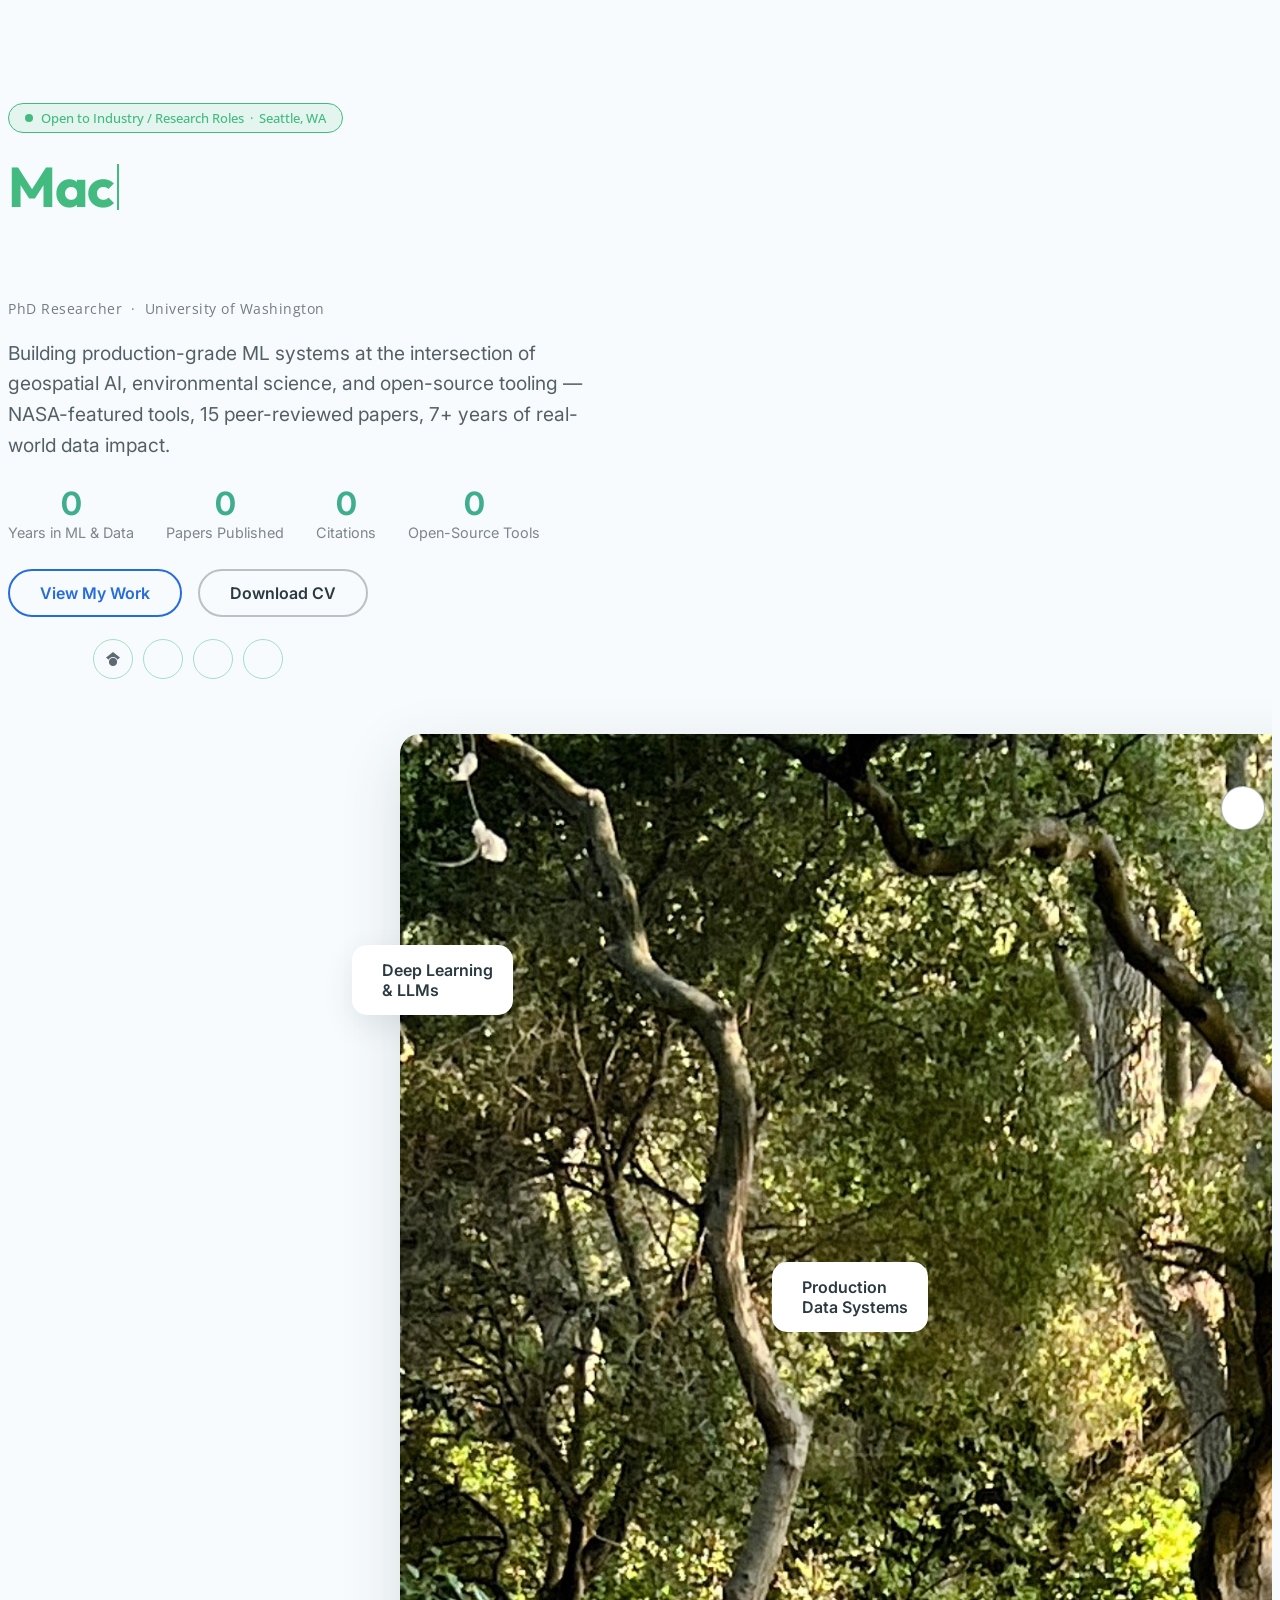
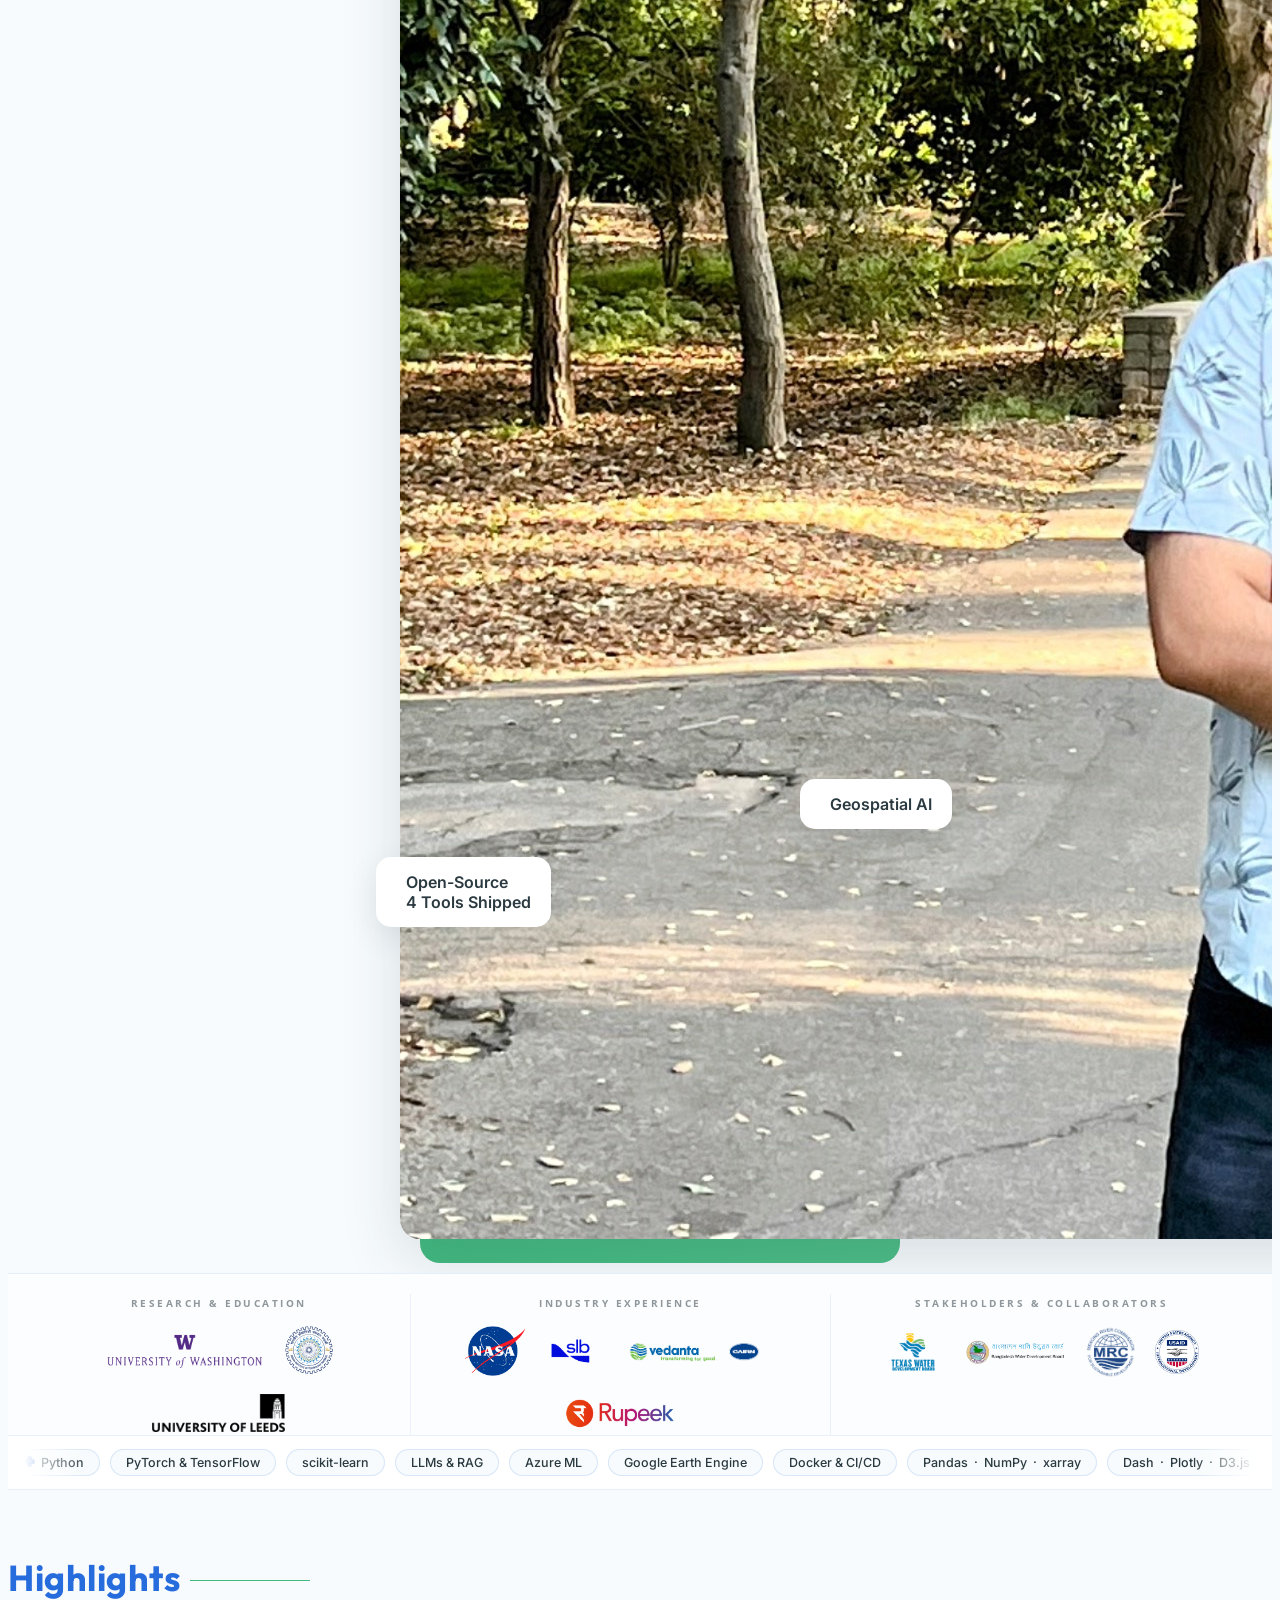
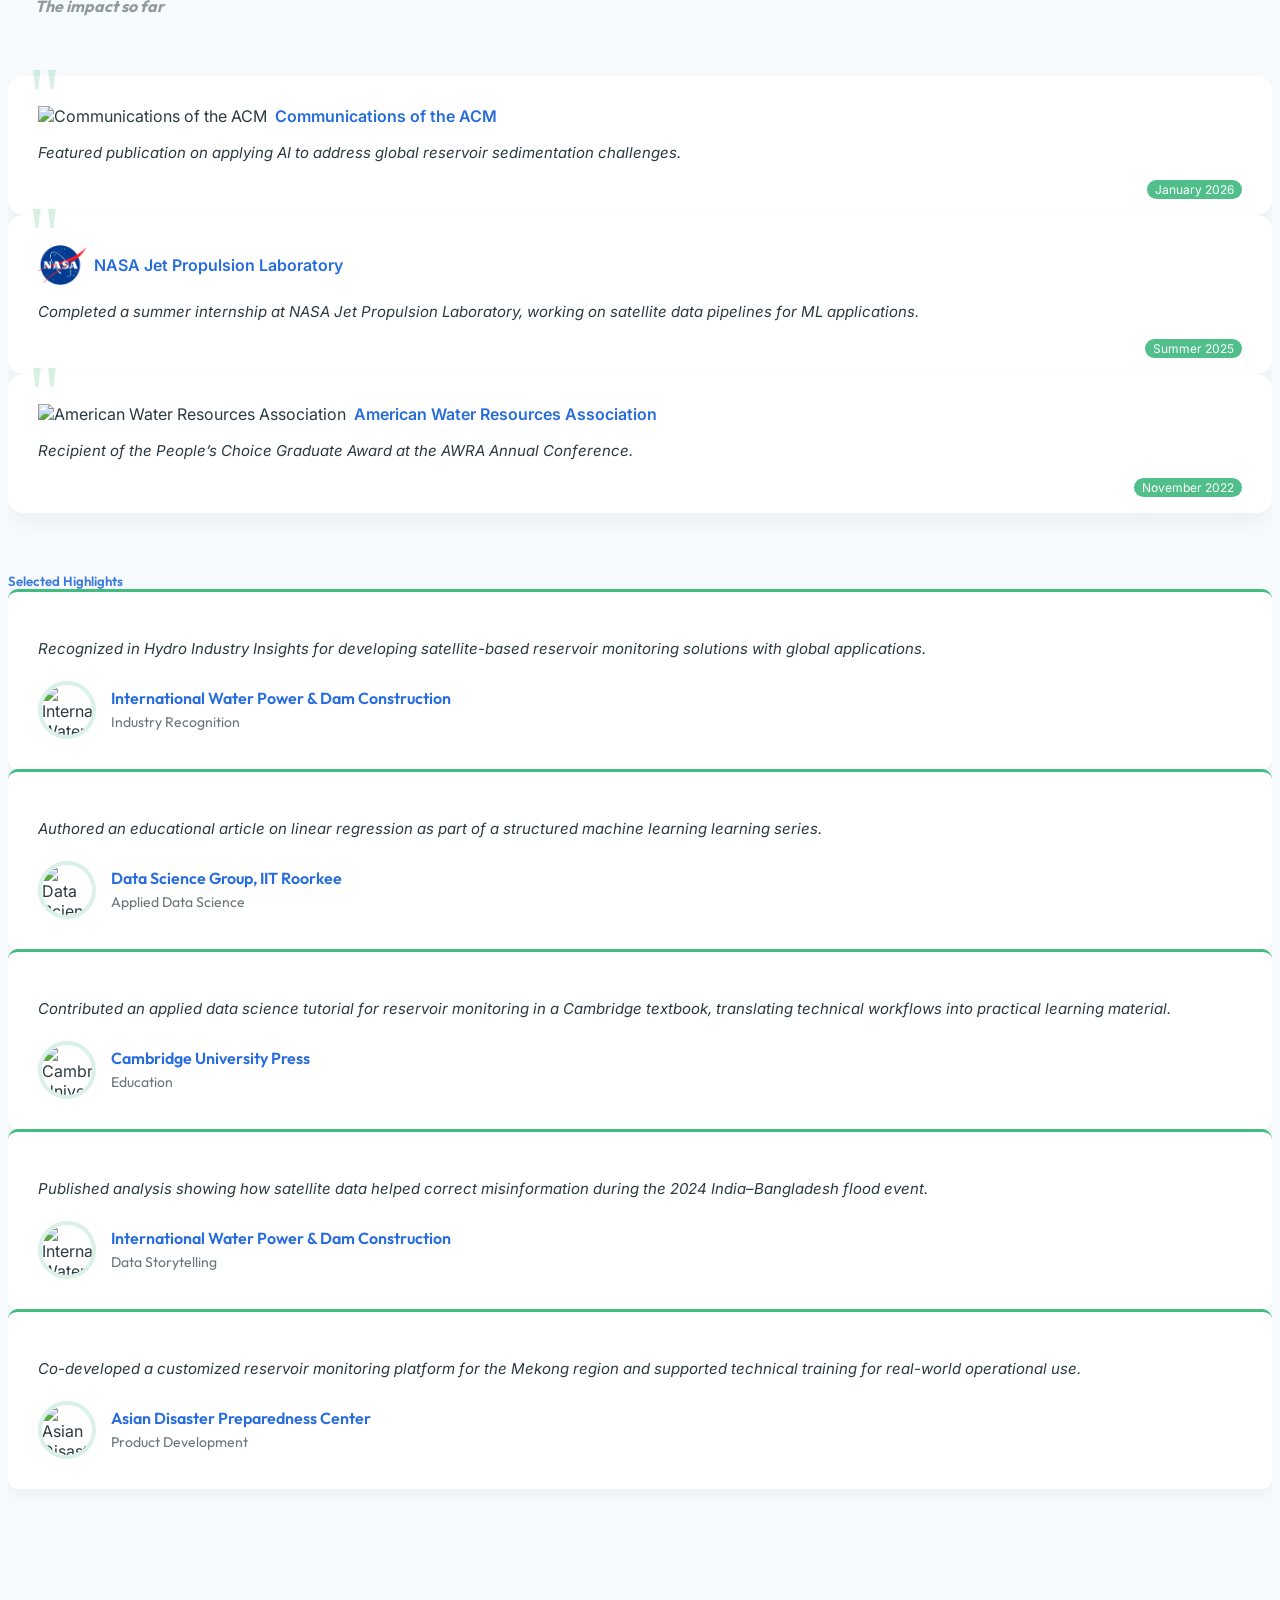
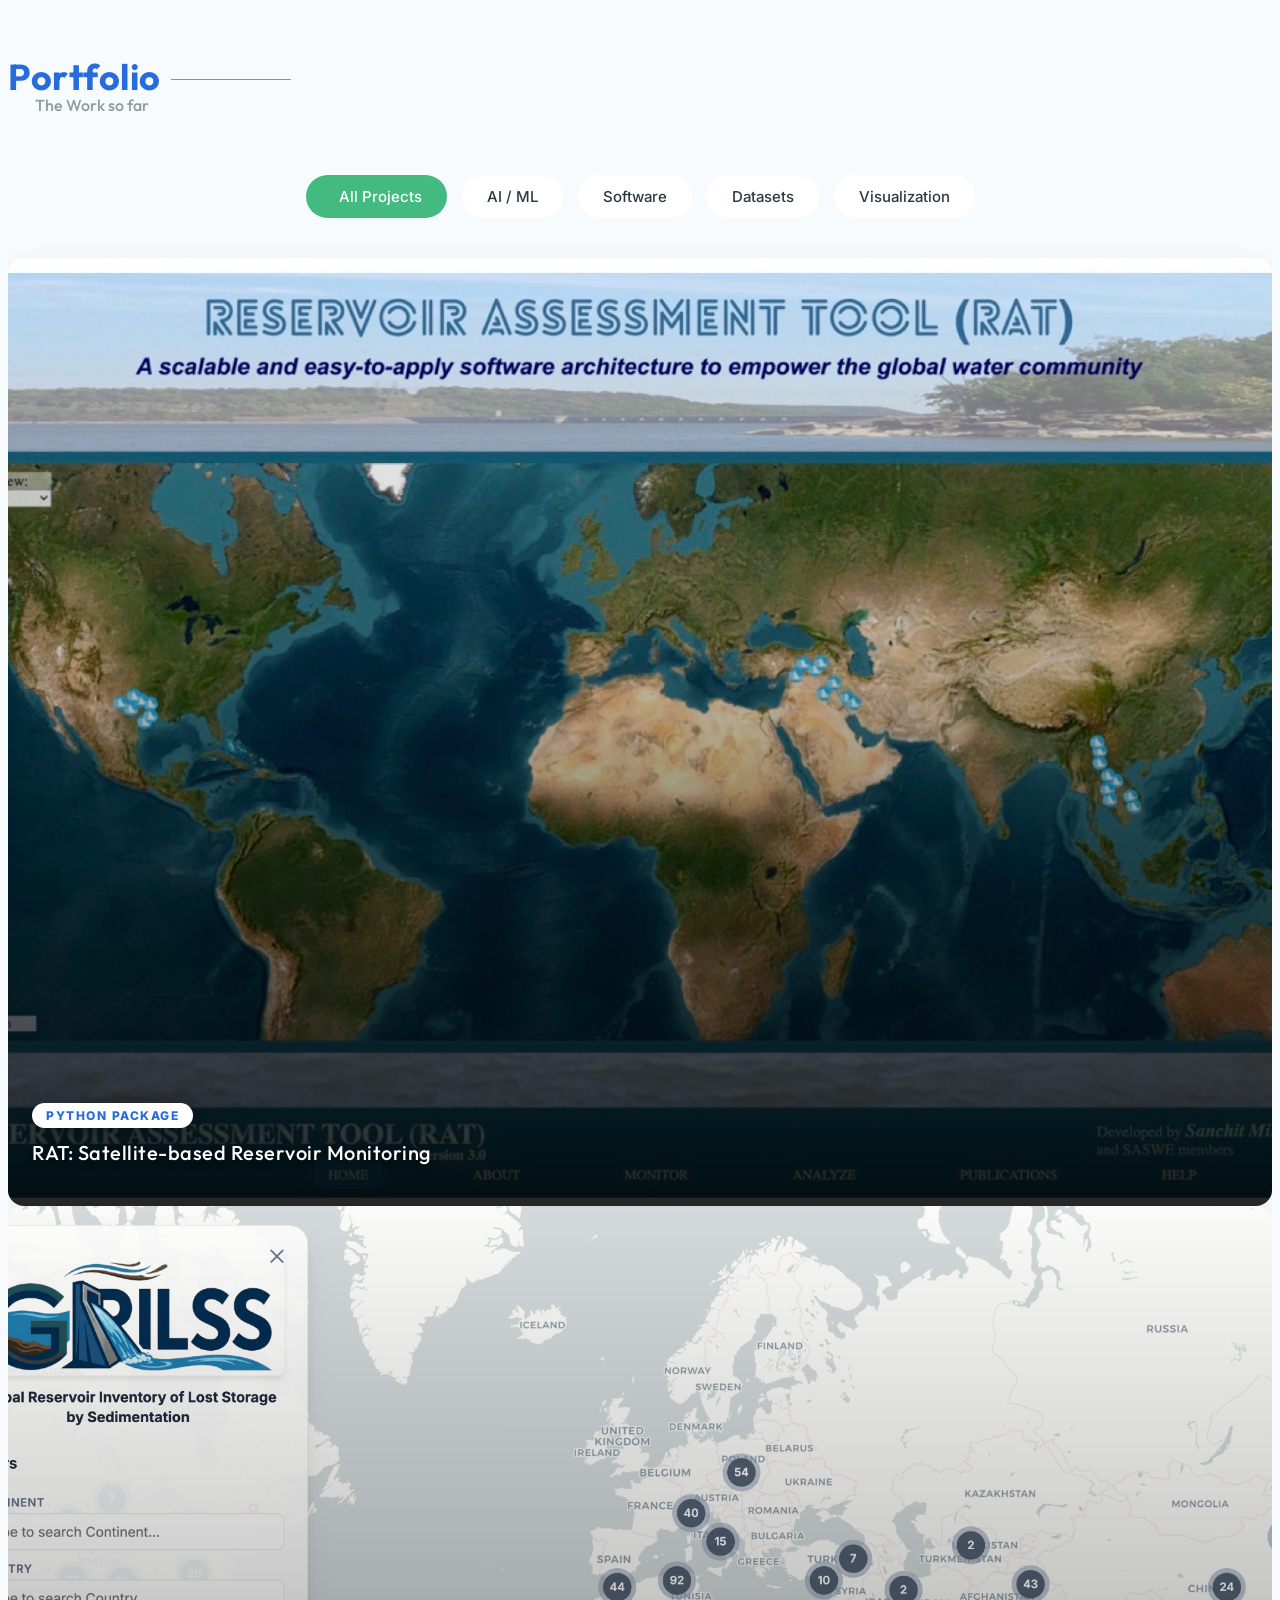
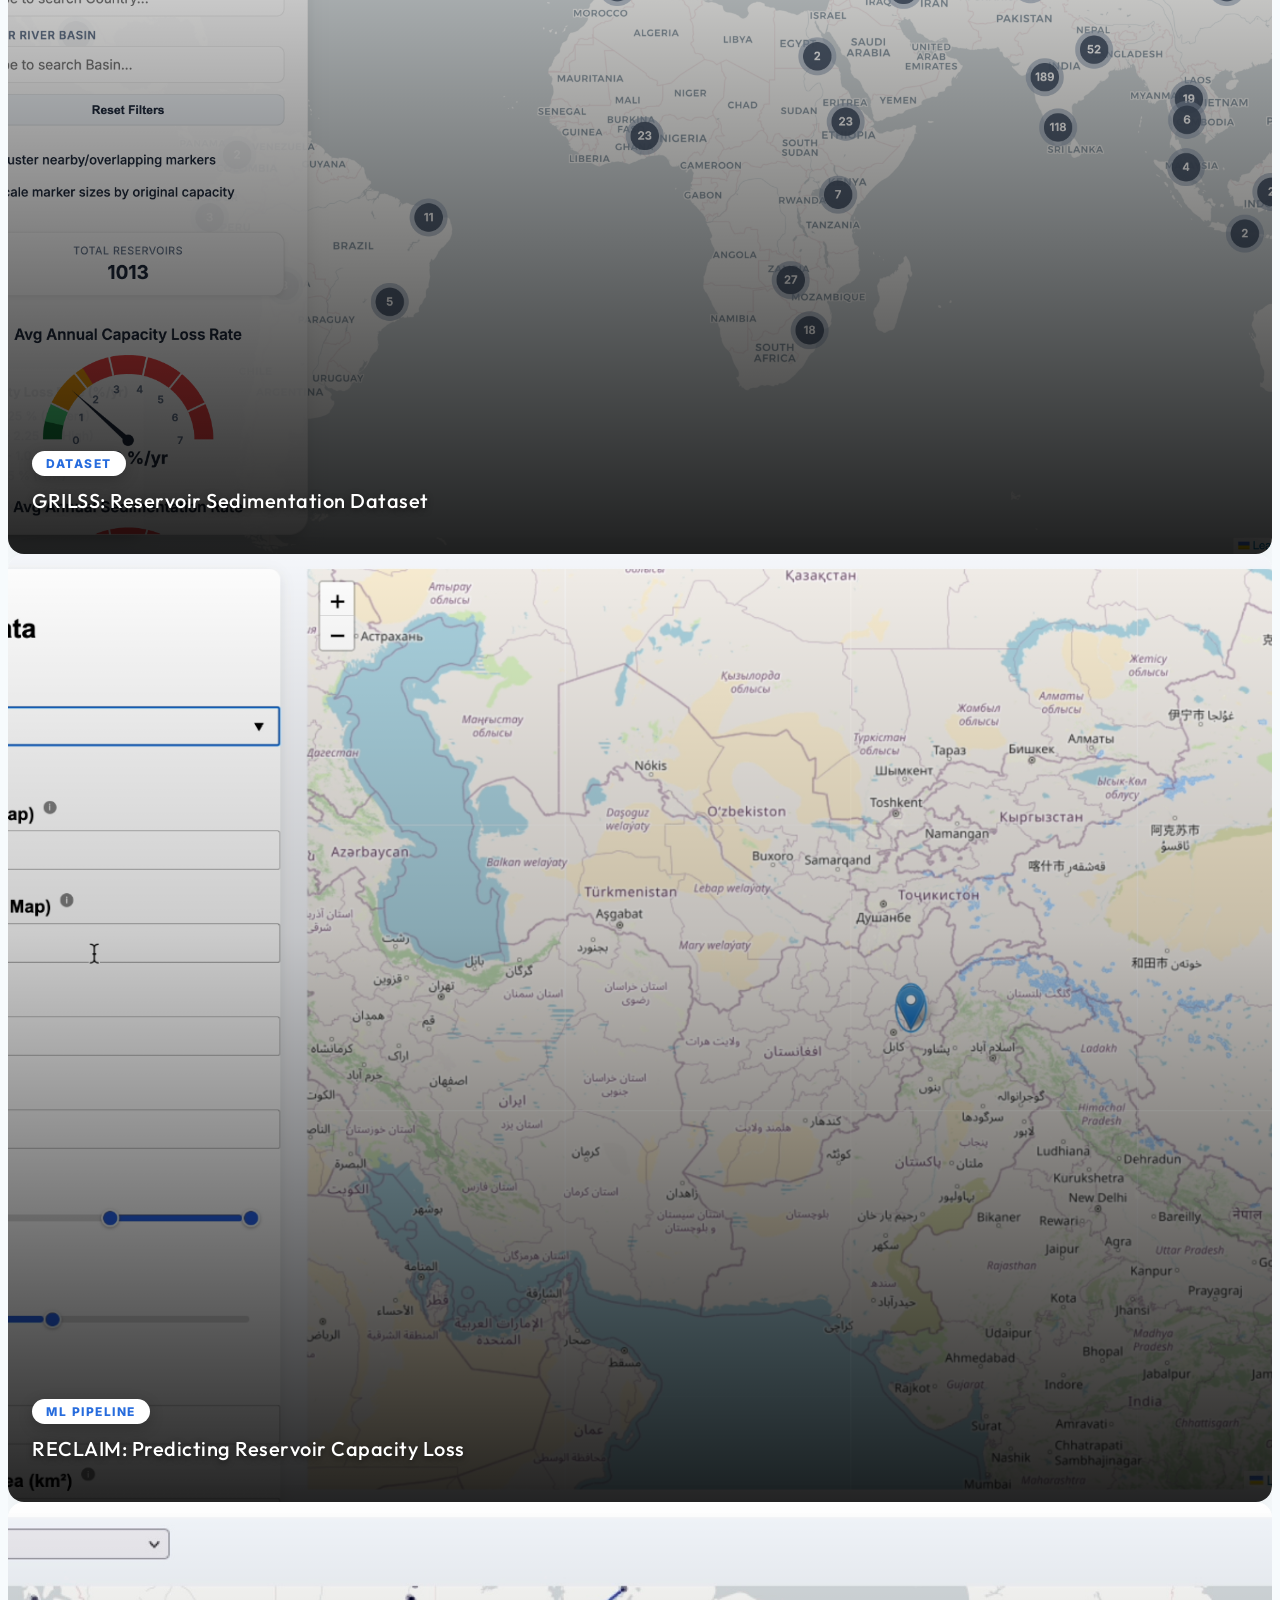
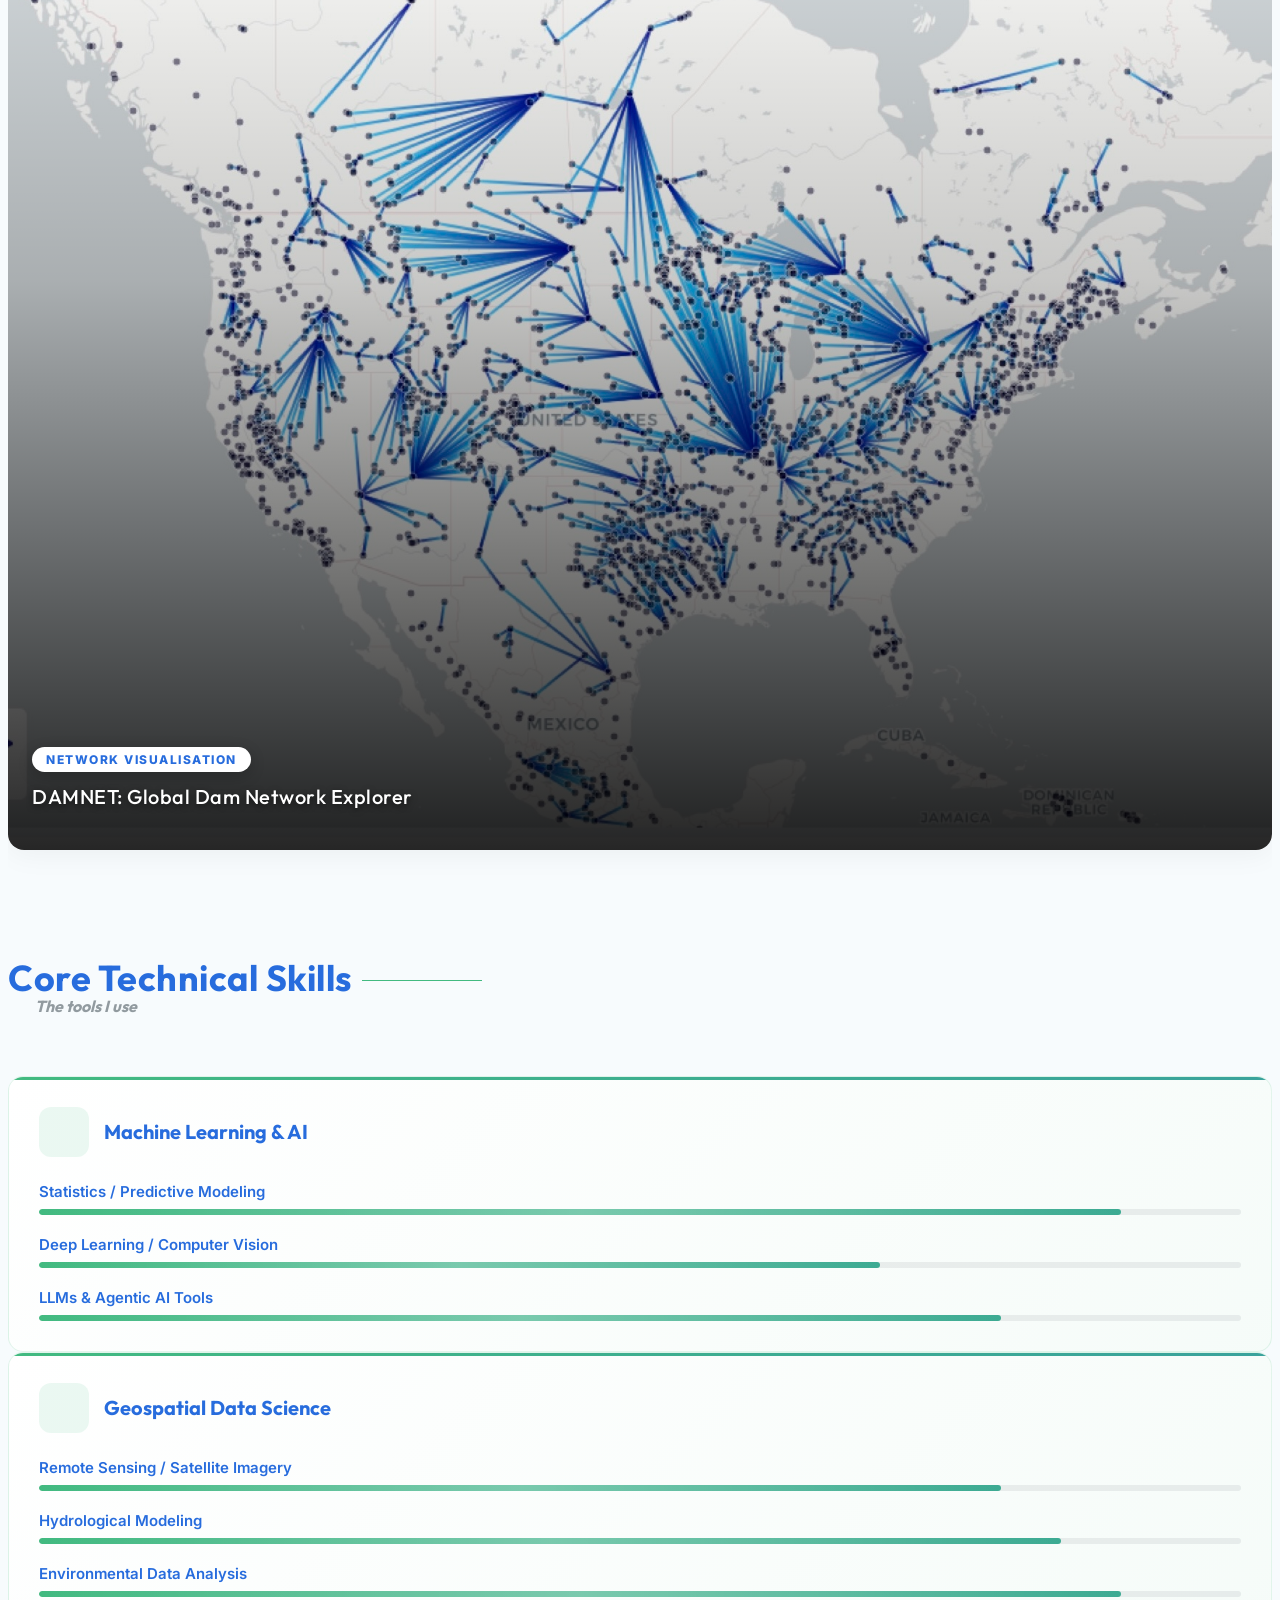
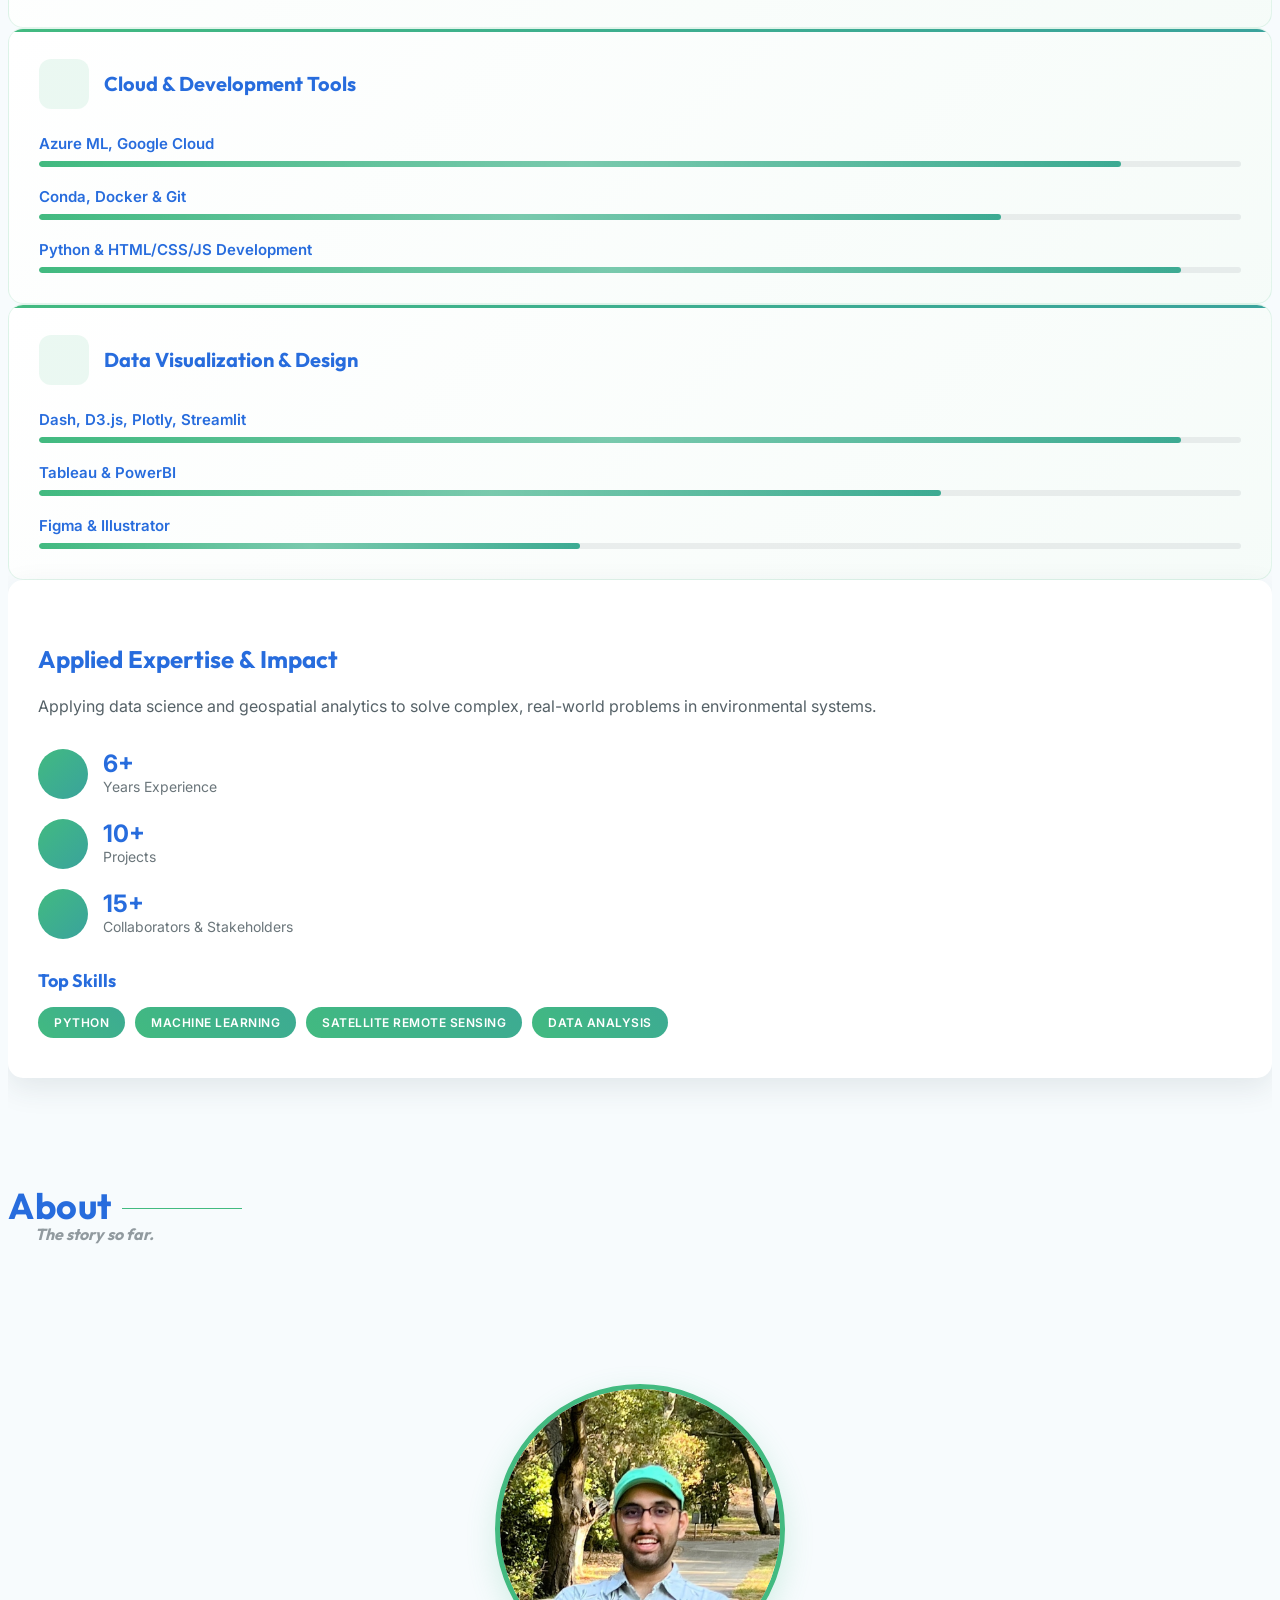
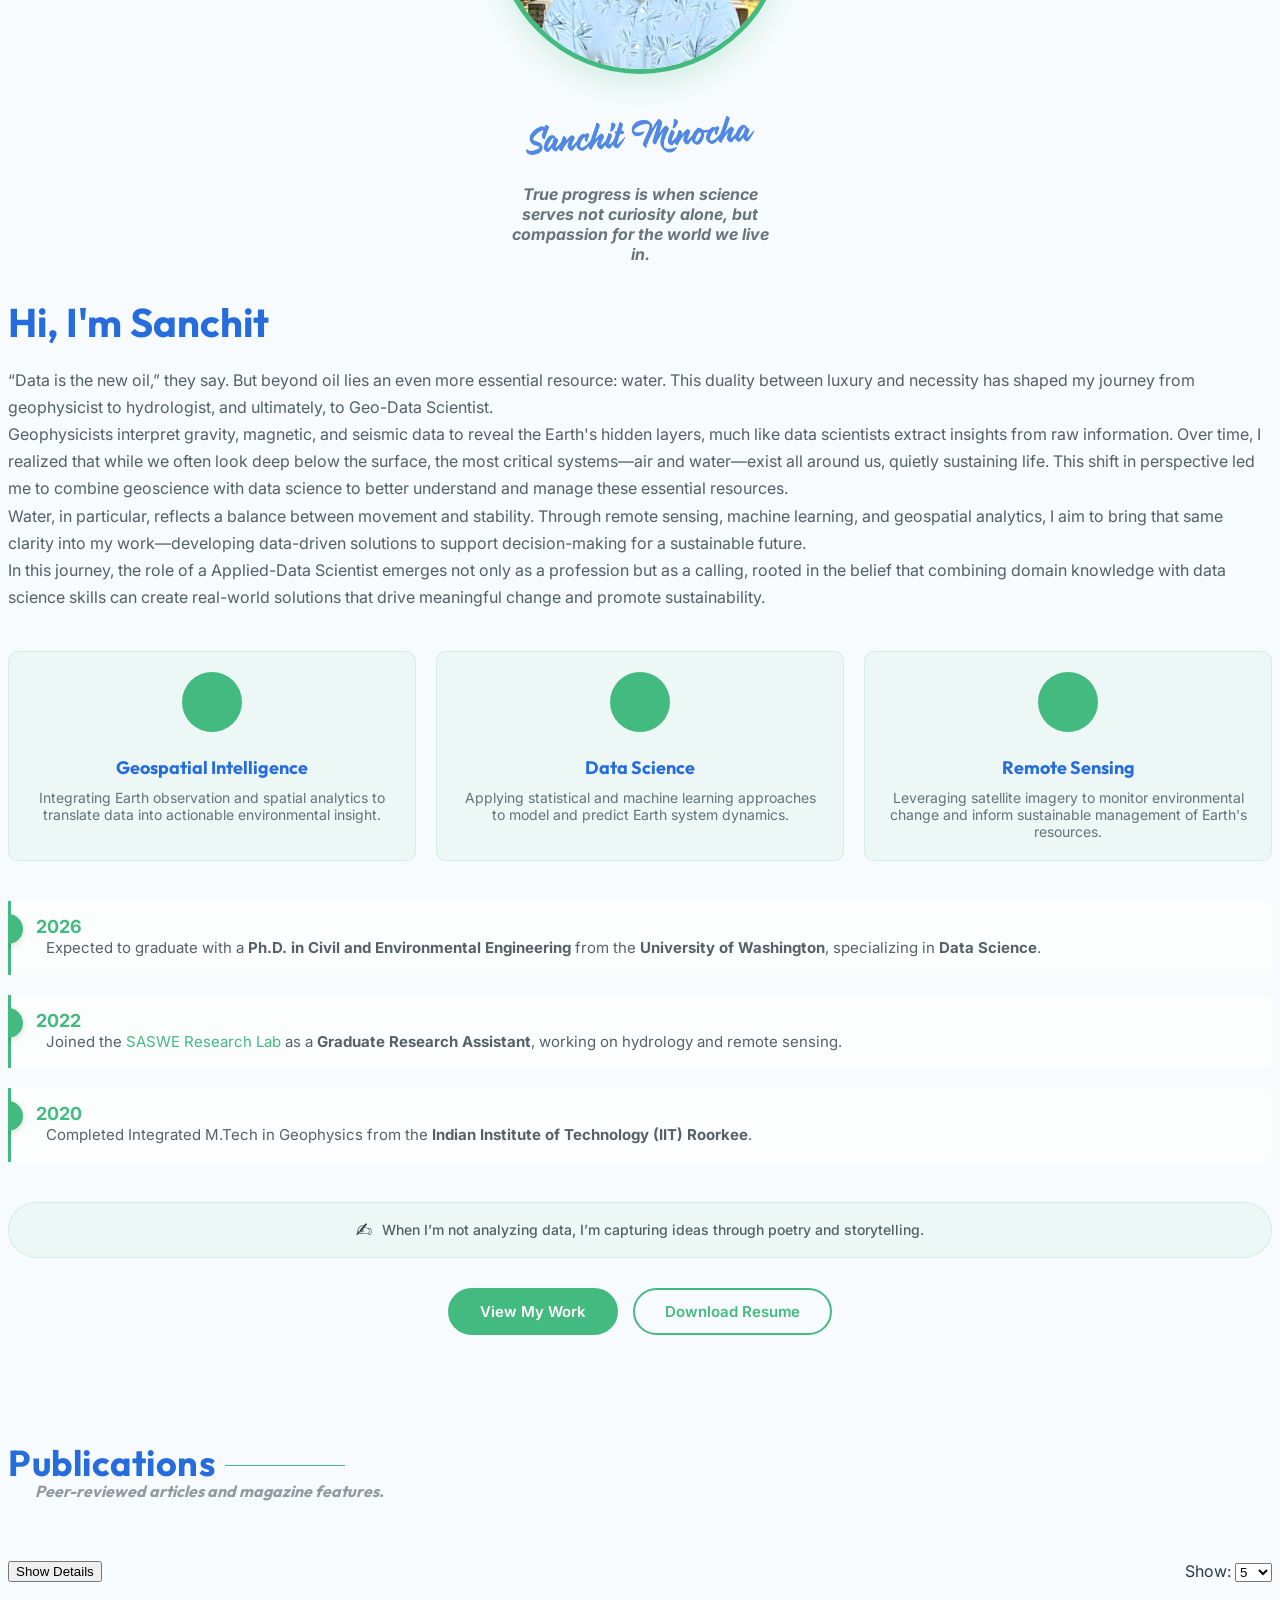
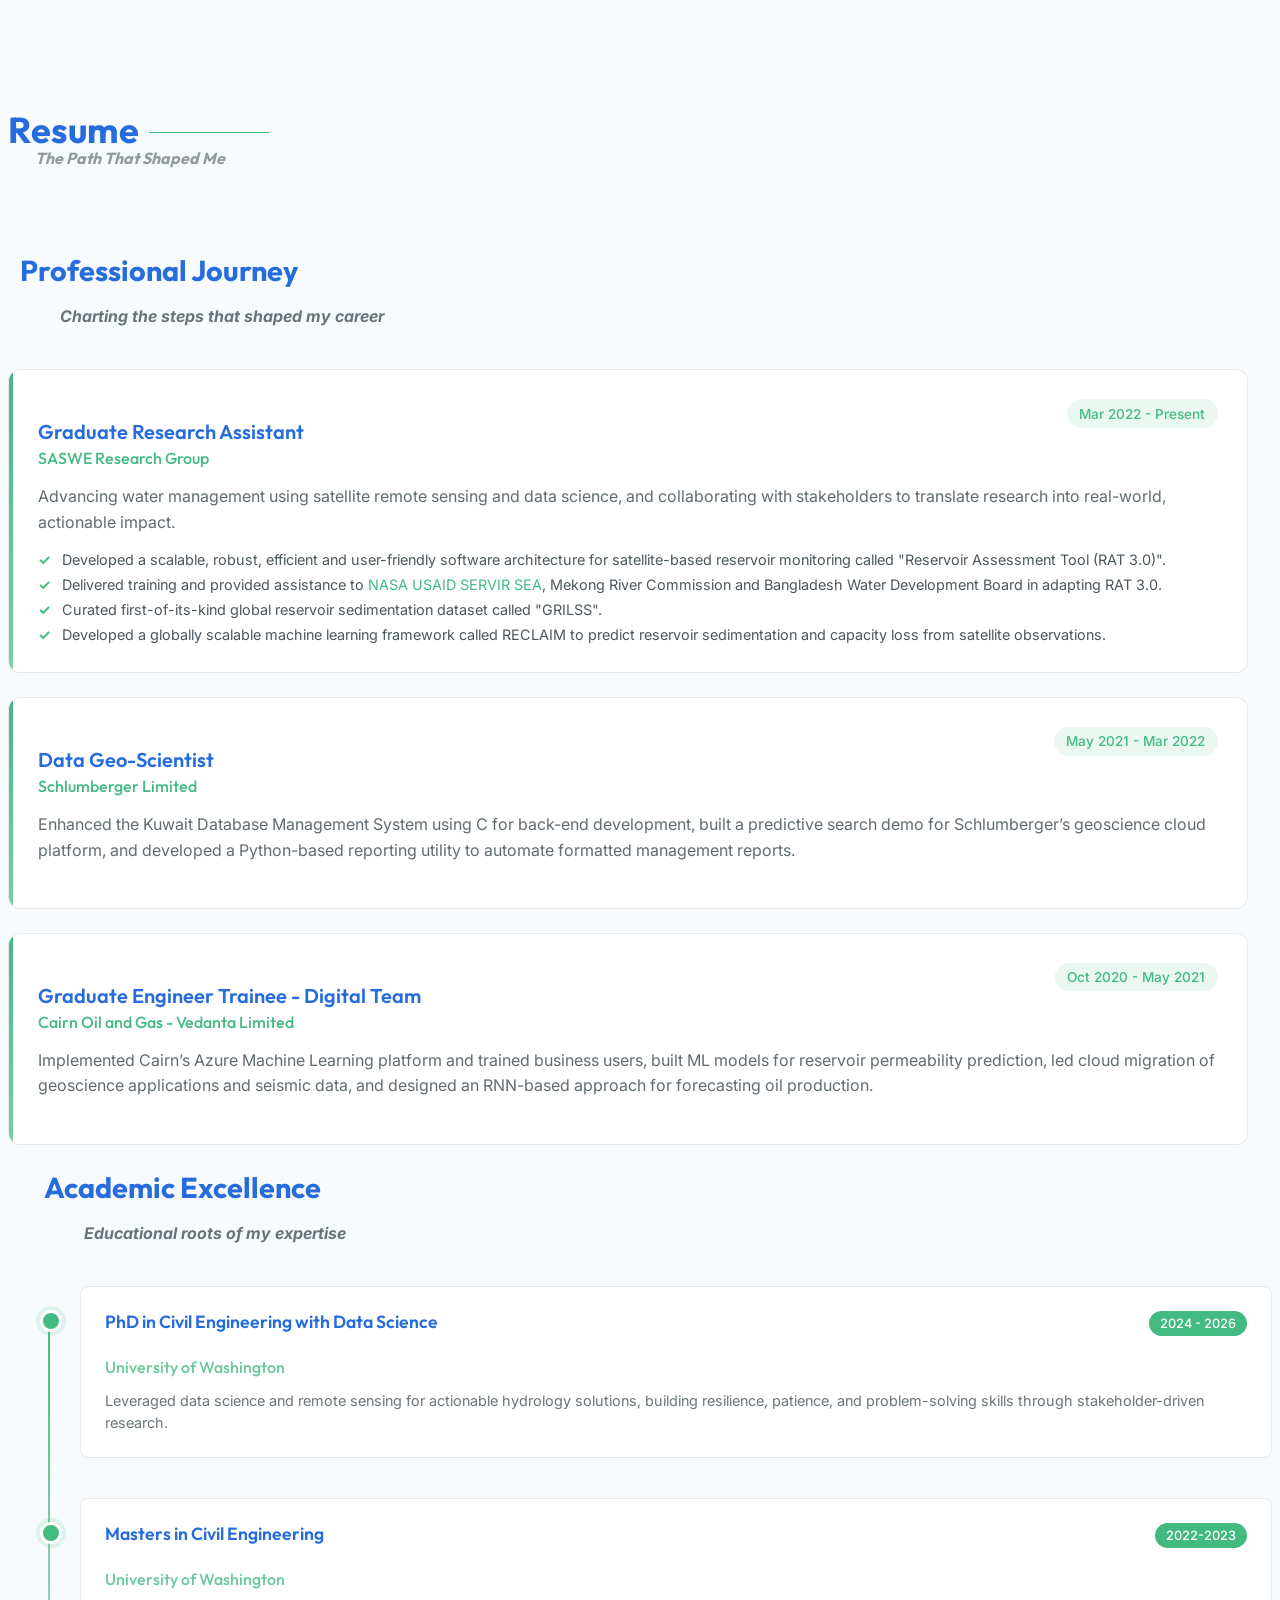
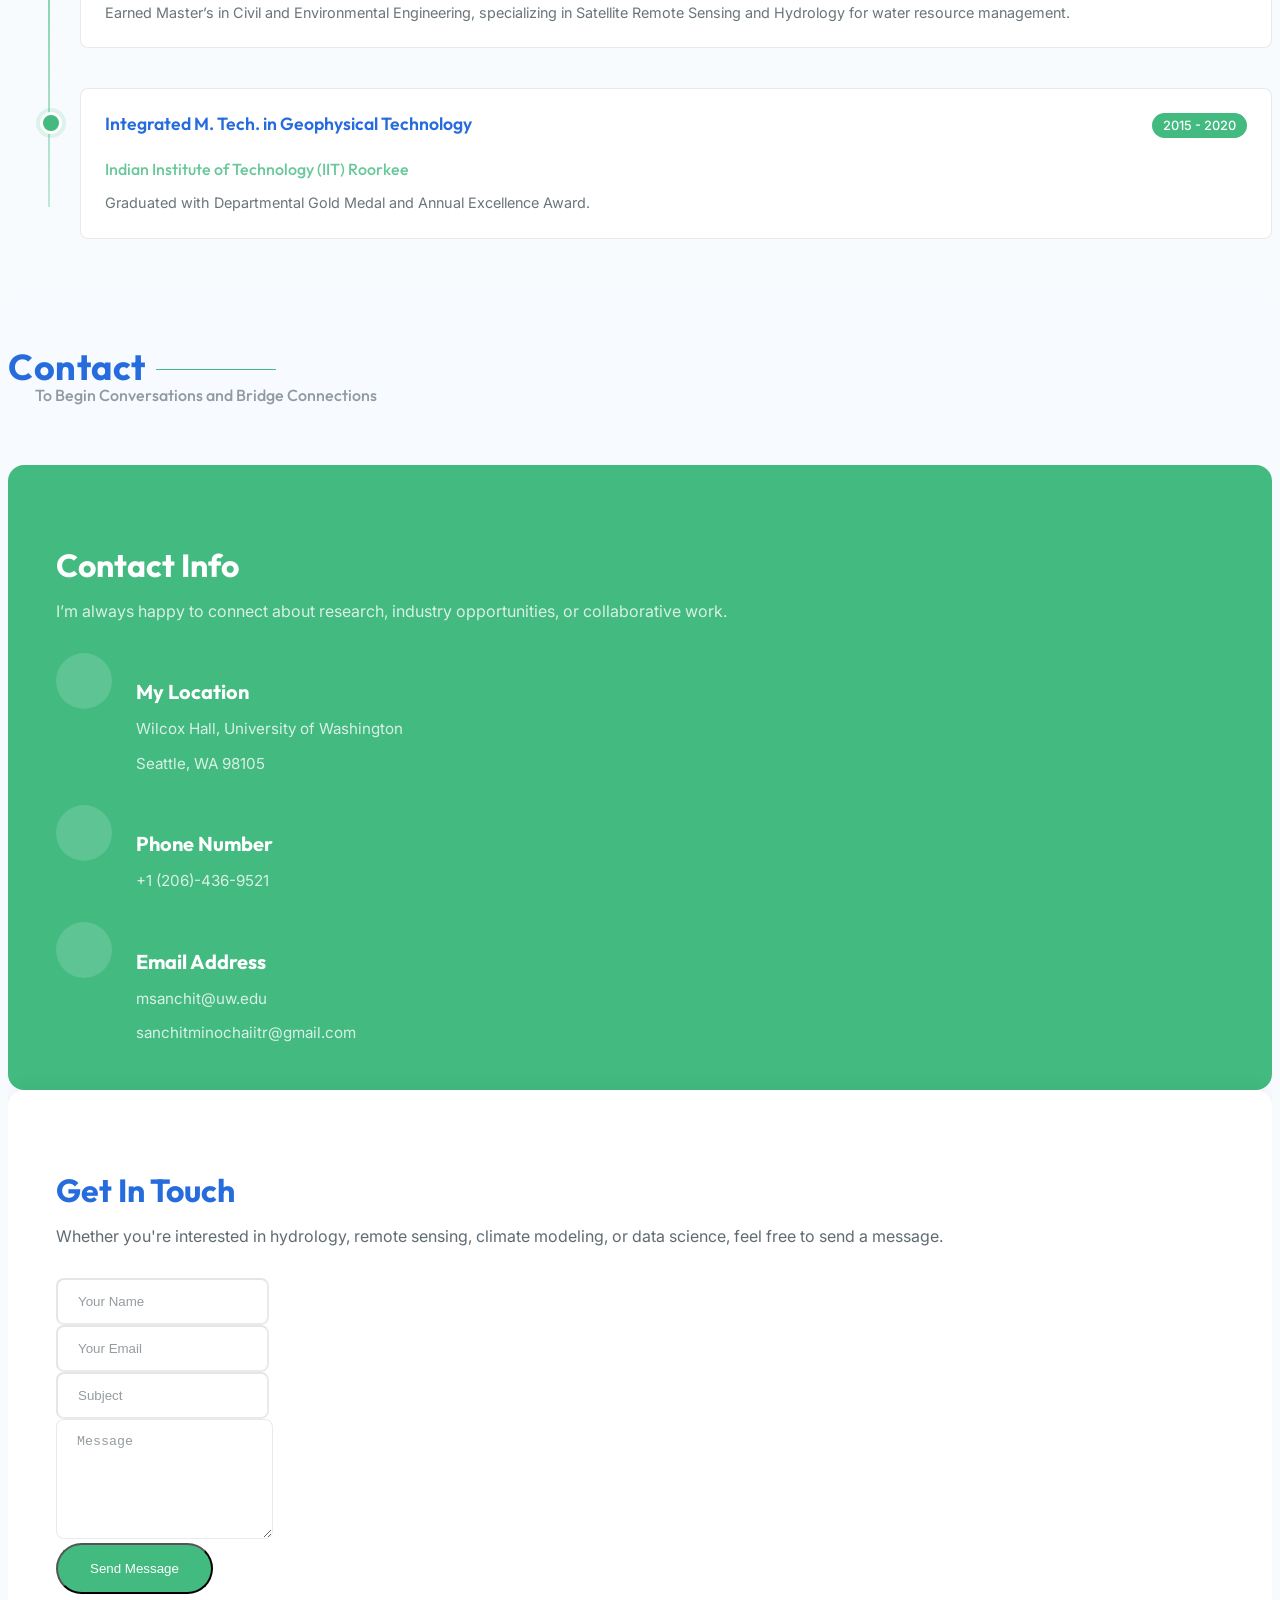
==== index.html @ d0133a41 "feat: update site favicon to new SM logo assets" ====
<!DOCTYPE html>
<html lang="en">

<head>
  <!-- Google tag (gtag.js) -->
  <script async src="https://www.googletagmanager.com/gtag/js?id=G-KWL5J6E2MZ"></script>
  <script>
    window.dataLayer = window.dataLayer || [];
    function gtag(){dataLayer.push(arguments);}
    gtag('js', new Date());

    gtag('config', 'G-KWL5J6E2MZ');
  </script>
  <meta charset="utf-8">
  <meta content="width=device-width, initial-scale=1.0" name="viewport">
  <title>Sanchit Minocha | Data & Geospatial Scientist</title>
  <meta name="description" content="Sanchit Minocha — Data Scientist at the intersection of geospatial analytics, remote sensing, and environmental systems. PhD researcher at UW Seattle with 15+ publications and 80+ citations.">
  <meta name="keywords" content="Sanchit Minocha, geospatial data science, remote sensing, machine learning, hydrology, reservoir monitoring, RAT, GRILSS, RECLAIM, University of Washington">

  <!-- Open Graph / Social Sharing -->
  <meta property="og:type" content="website">
  <meta property="og:title" content="Sanchit Minocha | Data & Geospatial Scientist">
  <meta property="og:description" content="Building data-driven solutions for real-world environmental impact — geospatial analytics, ML, and open-source research tools.">
  <meta property="og:image" content="assets/img/profile/main-profile-square-1.jpg">
  <meta name="twitter:card" content="summary_large_image">
  <meta name="twitter:title" content="Sanchit Minocha | Data & Geospatial Scientist">
  <meta name="twitter:description" content="Building data-driven solutions for real-world environmental impact — geospatial analytics, ML, and open-source research tools.">

  <!-- Favicons -->
  <link href="assets/img/misc/SM_logo.png" rel="icon">
  <link href="assets/img/apple-touch-icon.png" rel="apple-touch-icon">
  <link rel="stylesheet" href="https://cdnjs.cloudflare.com/ajax/libs/font-awesome/6.5.0/css/all.min.css">
  <link rel="stylesheet" href="https://cdn.jsdelivr.net/gh/jpswalsh/academicons@1/css/academicons.min.css">

  <!-- Fonts -->
  <link href="https://fonts.googleapis.com" rel="preconnect">
  <link href="https://fonts.gstatic.com" rel="preconnect" crossorigin>
  <link href="https://fonts.googleapis.com/css2?family=Inter:wght@300;400;500;600;700&family=Open+Sans:ital,wght@0,300;0,400;0,500;0,600;0,700;0,800;1,300;1,400;1,500;1,600;1,700;1,800&family=Outfit:wght@300;400;500;600;700;800&display=swap" rel="stylesheet">

  <!-- Vendor CSS Files -->
  <link href="assets/vendor/bootstrap/css/bootstrap.min.css" rel="stylesheet">
  <link href="assets/vendor/bootstrap-icons/bootstrap-icons.css" rel="stylesheet">
  <link href="assets/vendor/aos/aos.css" rel="stylesheet">
  <link href="assets/vendor/glightbox/css/glightbox.min.css" rel="stylesheet">
  <link href="assets/vendor/swiper/swiper-bundle.min.css" rel="stylesheet">

  <!-- Main CSS File -->
  <link href="assets/css/main.css" rel="stylesheet">

  <!-- Theme: apply saved preference immediately to prevent flash -->
  <script>(function(){var t=localStorage.getItem('sm-theme');if(t)document.documentElement.setAttribute('data-theme',t);}());</script>

  <!-- =======================================================
  * Template Name: Style
  * Template URL: https://bootstrapmade.com/style-bootstrap-portfolio-template/
  * Updated: Jul 02 2025 with Bootstrap v5.3.7
  * Author: BootstrapMade.com
  * License: https://bootstrapmade.com/license/
  ======================================================== -->
</head>

<body class="index-page">

  <!-- ======================================================
       SM Animated Splash / Preloader
  ======================================================== -->
  <div id="preloader">
    <div class="pl-wrapper">
      <div class="pl-logo-wrap">
        <svg class="pl-ring" viewBox="0 0 160 160" xmlns="http://www.w3.org/2000/svg">
          <defs>
            <linearGradient id="ringGrad" x1="0%" y1="0%" x2="100%" y2="100%">
              <stop offset="0%" style="stop-color:#276cdd"/>
              <stop offset="100%" style="stop-color:#42ba80"/>
            </linearGradient>
          </defs>
          <circle cx="80" cy="80" r="72" class="pl-ring-track"/>
          <circle cx="80" cy="80" r="72" class="pl-ring-progress" stroke="url(#ringGrad)"/>
        </svg>
        <div class="pl-monogram">
          <span class="pl-s">S</span><span class="pl-m">M</span>
        </div>
      </div>
      <div class="pl-name">Sanchit Minocha</div>
      <div class="pl-tagline">Machine Learning &nbsp;·&nbsp; Data Science &nbsp;·&nbsp; Research</div>
    </div>
  </div>
  <!-- /Preloader -->

  <header id="header" class="header d-flex align-items-center fixed-top">
    <div class="container-fluid position-relative d-flex align-items-center justify-content-between">

      <a href="index.html" class="logo d-flex align-items-center">
        <!-- Uncomment the line below if you also wish to use an image logo -->
        <!-- <img src="assets/img/logo.webp" alt=""> -->
        <!-- Uncomment the line below if you also wish to use an text logo -->
        <!-- <h1 class="sitename">Style</h1>  -->
      </a>

      <nav id="navmenu" class="navmenu">

        <div class="profile-img">
          <img src="assets/img/profile/main-profile-square-2.jpg" alt="" class="img-fluid rounded-circle">
        </div>

        <a href="index.html" class="logo d-flex align-items-center justify-content-center active">
          <!-- Uncomment the line below if you also wish to use an image logo -->
          <!-- <img src="assets/img/logo.webp" alt=""> -->
          <h1 class="sitename">Sanchit Minocha</h1>
        </a>

        <div class="social-links text-center">
          <a href="https://www.linkedin.com/in/sanchitminochaiitr/" target="_blank"><i class="bi bi-linkedin"></i></a>
          <a href="https://github.com/SanchitMinocha" target="_blank"><i class="bi bi-github"></i></a>
          <a href="https://scholar.google.com/citations?user=60hD2msAAAAJ&hl=en" target="_blank"><i class="fa-brands fa-google-scholar"></i></a>
          <a href="assets/data/Sanchit_Resume.pdf" target="_blank"><i class="bi bi-file-earmark-text"></i></a>
          <a href="https://orcid.org/0009-0007-1969-7521" target="_blank"><i class="ai ai-orcid"></i></a>
          <a href="https://www.youtube.com/@sanchitminocha479" target="_blank"><i class="bi bi-youtube"></i></a>
        </div>

        <ul>
          <li><a href="#hero">Home</a></li>
          <li><a href="#about">About</a></li>
          <li><a href="#portfolio">Portfolio</a></li>
          <li><a href="#skills">Skills</a></li>
          <li><a href="#publications">Publications</a></li>
          <li><a href="#resume">Resume</a></li>
          
          <!-- <li><a href="#services">Services</a></li>
          <li class="dropdown"><a href="#"><span>Dropdown</span> <i class="bi bi-chevron-down toggle-dropdown"></i></a>
            <ul>
              <li><a href="#">Dropdown 1</a></li>
              <li class="dropdown"><a href="#"><span>Deep Dropdown</span> <i class="bi bi-chevron-down toggle-dropdown"></i></a>
                <ul>
                  <li><a href="#">Deep Dropdown 1</a></li>
                  <li><a href="#">Deep Dropdown 2</a></li>
                  <li><a href="#">Deep Dropdown 3</a></li>
                  <li><a href="#">Deep Dropdown 4</a></li>
                  <li><a href="#">Deep Dropdown 5</a></li>
                </ul>
              </li>
              <li><a href="#">Dropdown 2</a></li>
              <li><a href="#">Dropdown 3</a></li>
              <li><a href="#">Dropdown 4</a></li>
            </ul>
          </li> -->
          <li><a href="#contact">Contact</a></li>
        </ul>
        <i class="mobile-nav-toggle d-xl-none bi bi-list"></i>
      </nav>

    </div>
  </header>

  <main class="main">

    <!-- Hero Section -->
    <section id="hero" class="hero section">

      <div class="container">
        <div class="row g-0 align-items-start">

          <div class="col-lg-6 hero-content" data-aos="fade-right" data-aos-delay="100">
            <div class="content-wrapper">

              <!-- Open-to-work availability badge -->
              <div class="hero-availability" data-aos="fade-right" data-aos-delay="50">
                <span class="avail-dot"></span>
                <span>Open to Industry / Research Roles &nbsp;·&nbsp; Seattle, WA</span>
              </div>

              <!-- Dual-cursor typewriter title -->
              <div class="hero-title-dual" aria-label="Machine Learning Engineer and Applied Data Scientist">
                <div class="dt-line">
                  <span class="dt-text dt-text-1"></span>
                </div>
                <div class="dt-line">
                  <span class="dt-text dt-text-2"></span>
                </div>
              </div>
              <p class="hero-subrole">PhD Researcher &nbsp;·&nbsp; University of Washington</p>
              <p class="lead">Building production-grade ML systems at the intersection of geospatial AI, environmental science, and open-source tooling — NASA-featured tools, 15 peer-reviewed papers, 7+ years of real-world data impact.</p>

              <div class="hero-stats" data-aos="fade-up" data-aos-delay="200">
                <div class="stat-item">
                  <span class="purecounter" data-purecounter-start="0" data-purecounter-end="7" data-purecounter-duration="2">0</span>
                  <span class="stat-label">Years in ML &amp; Data</span>
                </div>
                <div class="stat-item">
                  <span class="purecounter" data-purecounter-start="0" data-purecounter-end="15" data-purecounter-duration="2">0</span>
                  <span class="stat-label">Papers Published</span>
                </div>
                <div class="stat-item">
                  <span class="purecounter" data-purecounter-start="0" data-purecounter-end="83" data-purecounter-duration="2">0</span>
                  <span class="stat-label">Citations</span>
                </div>
                <div class="stat-item">
                  <span class="purecounter" data-purecounter-start="0" data-purecounter-end="4" data-purecounter-duration="1">0</span>
                  <span class="stat-label">Open-Source Tools</span>
                </div>
              </div>

              <div class="hero-cta-block" data-aos="fade-up" data-aos-delay="300">
                <div class="hero-actions">
                  <a href="#portfolio" class="btn btn-primary"><i class="bi bi-grid me-1"></i>View My Work</a>
                  <a href="assets/data/Sanchit_Resume.pdf" target="_blank" class="btn btn-outline"><i class="bi bi-download me-1"></i>Download CV</a>
                </div>
                <div class="hero-socials-row">
                  <a href="https://scholar.google.com/citations?user=60hD2msAAAAJ&hl=en" target="_blank" class="hero-social-btn" title="Google Scholar"><i class="fa-brands fa-google-scholar"></i></a>
                  <a href="https://www.linkedin.com/in/sanchitminochaiitr/" target="_blank" class="hero-social-btn" title="LinkedIn"><i class="bi bi-linkedin"></i></a>
                  <a href="https://github.com/SanchitMinocha" target="_blank" class="hero-social-btn" title="GitHub"><i class="bi bi-github"></i></a>
                  <a href="assets/data/Sanchit_Resume.pdf" target="_blank" class="hero-social-btn" title="Download Resume"><i class="bi bi-file-earmark-text"></i></a>
                </div>
              </div>

            </div>
          </div>

          <div class="col-lg-6 hero-image" data-aos="fade-left" data-aos-delay="200">
            <div class="image-container">
              <div class="floating-elements">
                <div class="floating-card card-1" data-aos="zoom-in" data-aos-delay="300">
                  <i class="bi bi-cpu"></i>
                  <span>Deep Learning<br>&amp; LLMs</span>
                </div>
                <div class="floating-card card-2" data-aos="zoom-in" data-aos-delay="400">
                  <i class="bi bi-geo-alt"></i>
                  <span>Geospatial AI</span>
                </div>
                <div class="floating-card card-3" data-aos="zoom-in" data-aos-delay="500">
                  <i class="bi bi-box-seam"></i>
                  <span>Open-Source<br>4 Tools Shipped</span>
                </div>
                <div class="floating-card card-4" data-aos="zoom-in" data-aos-delay="600">
                  <i class="bi bi-graph-up-arrow"></i>
                  <span>Production<br>Data Systems</span>
                </div>
              </div>
              <img src="assets/img/profile/main-profile-square-1.jpg" alt="Portfolio Hero" class="img-fluid hero-main-image">
              <div class="image-overlay"></div>
            </div>

          </div>

        </div>
      </div>

      <!-- Affiliation band — full-width, pinned to the bottom of the hero -->
      <div class="affiliation-section">
        <div class="container">
          <div class="affil-grid">

            <div class="affil-cell" data-affil-strip>
              <p class="affil-label">Research &amp; Education</p>
              <div class="affil-logos-row affil-research-logos"><!-- experience.js --></div>
            </div>

            <div class="affil-cell" data-affil-strip>
              <p class="affil-label">Industry Experience</p>
              <div class="affil-logos-row affil-industry-logos"><!-- experience.js --></div>
            </div>

            <div class="affil-cell" data-affil-strip>
              <p class="affil-label">Stakeholders &amp; Collaborators</p>
              <div class="affil-logos-row affil-collab-logos"><!-- experience.js --></div>
            </div>

          </div>
        </div>
      </div>

      <!-- Tech Stack Marquee -->
      <div class="tech-strip">
        <div class="tech-marquee-wrapper">
          <div class="tech-marquee-inner">
            <span class="tech-chip"><i class="fab fa-python"></i> Python</span>
            <span class="tech-chip">PyTorch &amp; TensorFlow</span>
            <span class="tech-chip">scikit-learn</span>
            <span class="tech-chip">LLMs &amp; RAG</span>
            <span class="tech-chip">Azure ML</span>
            <span class="tech-chip">Google Earth Engine</span>
            <span class="tech-chip">Docker &amp; CI/CD</span>
            <span class="tech-chip">Pandas &nbsp;·&nbsp; NumPy &nbsp;·&nbsp; xarray</span>
            <span class="tech-chip">Dash &nbsp;·&nbsp; Plotly &nbsp;·&nbsp; D3.js</span>
            <span class="tech-chip">SQL &amp; NoSQL</span>
            <span class="tech-chip">Remote Sensing</span>
            <span class="tech-chip">Geospatial AI</span>
            <span class="tech-chip">Git &amp; Open Source</span>
            <span class="tech-chip">Streamlit</span>
            <!-- duplicate set for seamless infinite scroll -->
            <span class="tech-chip"><i class="fab fa-python"></i> Python</span>
            <span class="tech-chip">PyTorch &amp; TensorFlow</span>
            <span class="tech-chip">scikit-learn</span>
            <span class="tech-chip">LLMs &amp; RAG</span>
            <span class="tech-chip">Azure ML</span>
            <span class="tech-chip">Google Earth Engine</span>
            <span class="tech-chip">Docker &amp; CI/CD</span>
            <span class="tech-chip">Pandas &nbsp;·&nbsp; NumPy &nbsp;·&nbsp; xarray</span>
            <span class="tech-chip">Dash &nbsp;·&nbsp; Plotly &nbsp;·&nbsp; D3.js</span>
            <span class="tech-chip">SQL &amp; NoSQL</span>
            <span class="tech-chip">Remote Sensing</span>
            <span class="tech-chip">Geospatial AI</span>
            <span class="tech-chip">Git &amp; Open Source</span>
            <span class="tech-chip">Streamlit</span>
          </div>
        </div>
      </div>
      <!-- /Tech Stack Marquee -->

    </section><!-- /Hero Section -->

    <!-- Highlights Section -->
    <section id="testimonials" class="testimonials section">
      <div class="container section-title">
        <h2>Highlights</h2>
        <p>
          <strong>
            <em>
              &nbsp&nbsp&nbsp&nbsp&nbsp&nbsp&nbsp&nbsp The impact so far
            </em>
          </strong>
        </p>
      </div>

      <div class="container" data-aos="fade-up" data-aos-delay="100">

        <!-- Featured Highlights -->
        <div class="row">
          <div class="col-12">
            <div class="critic-reviews" data-aos="fade-up" data-aos-delay="300">
              <div class="row g-4" id="featured-highlights"></div>
            </div>
          </div>
        </div>

        <!-- Recent Highlights Slider -->
        <div class="row mt-4">
          <div class="col-12">
            <div class="section-subtitle mb-3">
              <h5>Selected Highlights</h5>
            </div>

            <div class="testimonials-container">
              <div class="swiper testimonials-slider init-swiper" data-aos="fade-up" data-aos-delay="400">
                <script type="application/json" class="swiper-config">
                  {
                    "loop": true,
                    "speed": 800,
                    "autoplay": {
                      "delay": 4000
                    },
                    "slidesPerView": 1,
                    "spaceBetween": 30,
                    "pagination": {
                      "el": ".swiper-pagination",
                      "type": "bullets",
                      "clickable": true,
                      "dynamicBullets": true
                    },
                    "breakpoints": {
                      "768": {
                        "slidesPerView": 3
                      },
                      "992": {
                        "slidesPerView": 3
                      }
                    }
                  }
                </script>

                <div class="swiper-wrapper" id="recent-highlights"></div>
                <div class="swiper-pagination"></div>
              </div>
            </div>
          </div>
        </div>

      </div>
    </section>

    <!-- Portfolio Section -->
    <section id="portfolio" class="portfolio section">

      <!-- Section Title -->
      <div class="container section-title">
        <h2>Portfolio</h2>
        <p>&nbsp&nbsp&nbsp&nbsp&nbsp&nbsp&nbsp&nbsp The Work so far</p>
      </div><!-- End Section Title -->

      <div class="container-fluid" data-aos="fade-up" data-aos-delay="100">

        <div class="isotope-layout" data-default-filter="*" data-layout="masonry" data-sort="original-order">

          <ul class="portfolio-filters isotope-filters" data-aos="fade-up" data-aos-delay="200">
            <li data-filter="*" class="filter-active">
              <i class="bi bi-grid-3x3"></i> All Projects
            </li>
            <li data-filter=".filter-ai-ml">
              AI / ML
            </li>
            <li data-filter=".filter-software">
              Software
            </li>
            <li data-filter=".filter-datasets">
              Datasets
            </li>
            <li data-filter=".filter-visualization">
              Visualization
            </li>
          </ul>

          <div
            class="row g-4 isotope-container"
            id="portfolio-container"
            data-aos="fade-up"
            data-aos-delay="300">
          </div>

        </div>

      </div>

    </section><!-- /Portfolio Section -->

    <!-- Skills Section -->
    <section id="skills" class="skills section">

      <div class="container section-title" data-aos="fade-up">
        <h2>Core Technical Skills</h2>
        <p><strong><em>&nbsp&nbsp&nbsp&nbsp&nbsp&nbsp&nbsp&nbsp The tools I use</em></strong></p>
      </div>

      <div class="container" data-aos="fade-up" data-aos-delay="100">

        <div class="row">
          <!-- Skills Grid -->
          <div class="col-lg-8">
            <div class="skills-grid">
              <div class="row g-4">

                <!-- Machine Learning & AI -->
                <div class="col-md-6" data-aos="flip-left" data-aos-delay="300">
                  <div class="skill-card">
                    <div class="skill-header">
                      <i class="bi bi-robot"></i>
                      <h3>Machine Learning & AI</h3>
                    </div>
                    <div class="skills-animation">
                      <div class="skill-item">
                        <div class="skill-info">
                          <span class="skill-name">Statistics / Predictive Modeling</span>
                          <!-- <span class="skill-percentage">90%</span> -->
                        </div>
                        <div class="skill-bar progress">
                          <div class="progress-bar" role="progressbar" style="width:90%" aria-valuenow="90" aria-valuemin="0" aria-valuemax="100"></div>
                        </div>
                      </div>

                      <div class="skill-item">
                        <div class="skill-info">
                          <span class="skill-name">Deep Learning / Computer Vision</span>
                          <!-- <span class="skill-percentage">70%</span> -->
                        </div>
                        <div class="skill-bar progress">
                          <div class="progress-bar" role="progressbar" style="width:70%" aria-valuenow="70" aria-valuemin="0" aria-valuemax="100"></div>
                        </div>
                      </div>

                      <div class="skill-item">
                        <div class="skill-info">
                          <span class="skill-name">LLMs & Agentic AI Tools</span>
                          <!-- <span class="skill-percentage">80%</span> -->
                        </div>
                        <div class="skill-bar progress">
                          <div class="progress-bar" role="progressbar" style="width:80%" aria-valuenow="80" aria-valuemin="0" aria-valuemax="100"></div>
                        </div>
                      </div>
                    </div>
                  </div>
                </div>

                <!-- Geospatial Data Science -->
                <div class="col-md-6" data-aos="flip-left" data-aos-delay="200">
                  <div class="skill-card">
                    <div class="skill-header">
                      <i class="bi bi-bar-chart"></i>
                      <h3>Geospatial Data Science</h3>
                    </div>
                    <div class="skills-animation">
                      <div class="skill-item">
                        <div class="skill-info">
                          <span class="skill-name">Remote Sensing / Satellite Imagery</span>
                          <!-- <span class="skill-percentage">80%</span> -->
                        </div>
                        <div class="skill-bar progress">
                          <div class="progress-bar" role="progressbar" style="width:80%" aria-valuenow="80" aria-valuemin="0" aria-valuemax="100"></div>
                        </div>
                      </div>

                      <div class="skill-item">
                        <div class="skill-info">
                          <span class="skill-name">Hydrological Modeling</span>
                          <!-- <span class="skill-percentage">85%</span> -->
                        </div>
                        <div class="skill-bar progress">
                          <div class="progress-bar" role="progressbar" style="width:85%" aria-valuenow="85" aria-valuemin="0" aria-valuemax="100"></div>
                        </div>
                      </div>

                      <div class="skill-item">
                        <div class="skill-info">
                          <span class="skill-name">Environmental Data Analysis</span>
                          <!-- <span class="skill-percentage">90%</span> -->
                        </div>
                        <div class="skill-bar progress">
                          <div class="progress-bar" role="progressbar" style="width:90%" aria-valuenow="90" aria-valuemin="0" aria-valuemax="100"></div>
                        </div>
                      </div>
                    </div>
                  </div>
                </div>

                <!-- Cloud & Development Tools -->
                <div class="col-md-6" data-aos="flip-left" data-aos-delay="400">
                  <div class="skill-card">
                    <div class="skill-header">
                      <i class="bi bi-cloud"></i>
                      <h3>Cloud & Development Tools</h3>
                    </div>
                    <div class="skills-animation">
                      <div class="skill-item">
                        <div class="skill-info">
                          <span class="skill-name">Azure ML, Google Cloud</span>
                          <!-- <span class="skill-percentage">90%</span> -->
                        </div>
                        <div class="skill-bar progress">
                          <div class="progress-bar" role="progressbar" style="width:90%" aria-valuenow="90" aria-valuemin="0" aria-valuemax="100"></div>
                        </div>
                      </div>

                      <div class="skill-item">
                        <div class="skill-info">
                          <span class="skill-name">Conda, Docker & Git</span>
                          <!-- <span class="skill-percentage">55%</span> -->
                        </div>
                        <div class="skill-bar progress">
                          <div class="progress-bar" role="progressbar" style="width:80%" aria-valuenow="80" aria-valuemin="0" aria-valuemax="100"></div>
                        </div>
                      </div>

                      <div class="skill-item">
                        <div class="skill-info">
                          <span class="skill-name">Python & HTML/CSS/JS Development</span>
                          <!-- <span class="skill-percentage">95%</span> -->
                        </div>
                        <div class="skill-bar progress">
                          <div class="progress-bar" role="progressbar" style="width:95%" aria-valuenow="95" aria-valuemin="0" aria-valuemax="100"></div>
                        </div>
                      </div>
                    </div>
                  </div>
                </div>

                <!-- Data Visualization & Design -->
                <div class="col-md-6" data-aos="flip-left" data-aos-delay="500">
                  <div class="skill-card">
                    <div class="skill-header">
                      <i class="bi bi-pie-chart"></i>
                      <h3>Data Visualization & Design</h3>
                    </div>
                    <div class="skills-animation">
                      <div class="skill-item">
                        <div class="skill-info">
                          <span class="skill-name">Dash, D3.js, Plotly, Streamlit</span>
                          <!-- <span class="skill-percentage">95%</span> -->
                        </div>
                        <div class="skill-bar progress">
                          <div class="progress-bar" role="progressbar" style="width:95%" aria-valuenow="95" aria-valuemin="0" aria-valuemax="100"></div>
                        </div>
                      </div>

                      <div class="skill-item">
                        <div class="skill-info">
                          <span class="skill-name">Tableau & PowerBI</span>
                          <!-- <span class="skill-percentage">75%</span> -->
                        </div>
                        <div class="skill-bar progress">
                          <div class="progress-bar" role="progressbar" style="width:75%" aria-valuenow="75" aria-valuemin="0" aria-valuemax="100"></div>
                        </div>
                      </div>

                      <div class="skill-item">
                        <div class="skill-info">
                          <span class="skill-name">Figma & Illustrator</span>
                          <!-- <span class="skill-percentage">45%</span> -->
                        </div>
                        <div class="skill-bar progress">
                          <div class="progress-bar" role="progressbar" style="width:45%" aria-valuenow="45" aria-valuemin="0" aria-valuemax="100"></div>
                        </div>
                      </div>
                    </div>
                  </div>
                </div>

              </div>
            </div>
          </div>
          <!-- End Skills Grid -->

          <!-- Skills Summary Panel -->
          <div class="col-lg-4">
            <div class="skills-summary" data-aos="fade-left" data-aos-delay="200">
              <h3>Applied Expertise & Impact</h3>
              <p>Applying data science and geospatial analytics to solve complex, real-world problems in environmental systems.</p>

              <div class="summary-stats">
                <div class="stat-item" data-aos="zoom-in" data-aos-delay="300">
                  <div class="stat-circle">
                    <i class="bi bi-trophy"></i>
                  </div>
                  <div class="stat-info">
                    <span class="stat-number">6+</span>
                    <span class="stat-label">Years Experience</span>
                  </div>
                </div>

                <div class="stat-item" data-aos="zoom-in" data-aos-delay="400">
                  <div class="stat-circle">
                    <i class="bi bi-diagram-3"></i>
                  </div>
                  <div class="stat-info">
                    <span class="stat-number">10+</span>
                    <span class="stat-label">Projects</span>
                  </div>
                </div>

                <div class="stat-item" data-aos="zoom-in" data-aos-delay="500">
                  <div class="stat-circle">
                    <i class="bi bi-people"></i>
                  </div>
                  <div class="stat-info">
                    <span class="stat-number">15+</span>
                    <span class="stat-label">Collaborators & Stakeholders</span>
                  </div>
                </div>
              </div>

              <div class="skills-badges" data-aos="fade-up" data-aos-delay="600">
                <h4>Top Skills</h4>
                <div class="badge-list">
                  <div class="skill-badge">Python</div>
                  <div class="skill-badge">Machine Learning</div>
                  <div class="skill-badge">Satellite Remote Sensing</div>
                  <div class="skill-badge">Data Analysis</div>
                </div>
              </div>
            </div>
          </div>
          <!-- End Summary Panel -->

        </div>
      </div>

    </section>
    <!-- End Skills Section -->

    <!-- About Section -->
    <section id="about" class="about section">

      <!-- Section Title -->
      <div class="container section-title">
        <h2>About</h2>
        <p> 
          <strong><em>&nbsp&nbsp&nbsp&nbsp&nbsp&nbsp&nbsp&nbsp The story so far.</em></strong>
        </p>
      </div><!-- End Section Title -->

      <div class="container" data-aos="fade-up" data-aos-delay="100">

        <div class="row align-items-start">

          <div class="col-lg-5" data-aos="fade-right" data-aos-delay="200">
            <div class="profile-image-wrapper">
              <div class="profile-image">
                <img src="assets/img/profile/main-profile-square-2.jpg" alt="Profile" class="img-fluid">
              </div>
              <div class="signature-section">
                <img src="assets/img/misc/web_signature_bl.png" alt="Signature" class="signature">
                <p class="quote"><strong><em>True progress is when science serves not curiosity alone, but compassion for the world we live in.</em></strong></p>
                
              </div>
            </div>
          </div>

          <div class="col-lg-7" data-aos="fade-left" data-aos-delay="300">
            <div class="about-content">
              <div class="intro">
                <h2>Hi, I'm Sanchit</h2>
                <p>
                  “Data is the new oil,” they say. But beyond oil lies an even more essential resource: water. This duality between luxury and necessity has shaped my journey from geophysicist to hydrologist, and ultimately, to Geo-Data Scientist. 
                  <br>
                  Geophysicists interpret gravity, magnetic, and seismic data to reveal the Earth's hidden layers, much like data scientists extract insights from raw information. Over time, I realized that while we often look deep below the surface, the most critical systems—air and water—exist all around us, quietly sustaining life. This shift in perspective led me to combine geoscience with data science to better understand and manage these essential resources. 
                  <br>
                  Water, in particular, reflects a balance between movement and stability. Through remote sensing, machine learning, and geospatial analytics, I aim to bring that same clarity into my work—developing data-driven solutions to support decision-making for a sustainable future.
                  <br>
                  In this journey, the role of a Applied-Data Scientist emerges not only as a profession but as a calling, rooted in the belief that combining domain knowledge with data science skills can create real-world solutions that drive meaningful change and promote sustainability.
                </p>
              </div>

              <div class="skills-grid">
                <div class="skill-item" data-aos="zoom-in" data-aos-delay="400">
                  <div class="skill-icon">
                    <i class="bi bi-globe-asia-australia"></i>
                  </div>
                  <h4>Geospatial Intelligence</h4>
                  <p>Integrating Earth observation and spatial analytics to translate data into actionable environmental insight.</p>
                </div>
                <div class="skill-item" data-aos="zoom-in" data-aos-delay="450">
                  <div class="skill-icon">
                    <i class="bi bi-bar-chart-line"></i>
                  </div>
                  <h4>Data Science</h4>
                  <p>Applying statistical and machine learning approaches to model and predict Earth system dynamics.</p>
                </div>
                <div class="skill-item" data-aos="zoom-in" data-aos-delay="500">
                  <div class="skill-icon">
                    <i class="bi bi-broadcast"></i>
                  </div>
                  <h4>Remote Sensing</h4>
                  <p>Leveraging satellite imagery to monitor environmental change and inform sustainable management of Earth's resources.</p>
                </div>
              </div>

              <div class="journey-timeline" data-aos="fade-up" data-aos-delay="300">
                <div class="timeline-item">
                  <div class="timeline-icon"><i class="bi bi-mortarboard"></i></div>
                  <div class="timeline-content">
                    <div class="year">2026</div>
                    <div class="description">
                      Expected to graduate with a <strong>Ph.D. in Civil and Environmental Engineering</strong> from the 
                      <strong>University of Washington</strong>, specializing in <strong>Data Science</strong>.
                    </div>
                  </div>
                </div>

                
                <div class="timeline-item">
                  <div class="timeline-icon"><i class="bi bi-briefcase"></i></div>
                  <div class="timeline-content">
                    <div class="year">2022</div>
                    <div class="description">
                      Joined the <a href="https://www.saswe.net/" class="underline">SASWE Research Lab</a> as a 
                      <strong>Graduate Research Assistant</strong>, working on hydrology and remote sensing.
                    </div>
                  </div>
                </div>

                
                <div class="timeline-item">
                  <div class="timeline-icon"><i class="bi bi-book"></i></div>
                  <div class="timeline-content">
                    <div class="year">2020</div>
                    <div class="description">
                      Completed Integrated M.Tech in Geophysics from the <strong>Indian Institute of Technology (IIT) Roorkee</strong>.
                    </div>
                  </div>
                </div>
              </div>

              <div class="cta-section" data-aos="fade-up" data-aos-delay="400">
                <div class="fun-fact">
                  <span class="emoji">✍️</span>
                  <span class="text">When I’m not analyzing data, I’m capturing ideas through poetry and storytelling.</span>
                </div>
                <div class="action-buttons">
                  <a href="#portfolio" class="btn btn-primary">View My Work</a>
                  <a href="assets/data/Sanchit_Resume.pdf" class="btn btn-outline">Download Resume</a>
                </div>
              </div>

            </div>
          </div>

        </div>

      </div>

    </section><!-- /About Section -->

    <!-- Publications Section -->
    <section id="publications" class="faq section">

      <div class="container section-title" data-aos="fade-up">
        <h2>Publications</h2>
        <p><strong><em>&nbsp&nbsp&nbsp&nbsp&nbsp&nbsp&nbsp&nbsp Peer-reviewed articles and magazine features. </em></strong></p>
      </div>
      <!-- Show more control -->
      <div id="pub-show-more" class="container" data-aos="fade-up" data-aos-delay="400">
        <button id="toggle-all-pubs" class="btn btn-sm btn-outline-primary">
          <i class="bi bi-plus-circle me-1"></i> Show Details
        </button>
        <div class="pub-limit-control">
          <label for="pub-limit">Show:</label>
          <select id="pub-limit" class="form-select d-inline w-auto">
            <option value="5">5</option>
            <option value="10">10</option>
            <option value="15">15</option>
            <option value="all">All</option>
          </select>

          <!-- hidden link -->
          <a id="pub-all-link" href="publications.html" target="_blank" rel="noopener" hidden></a>
        </div>
      </div>
      <div id="pub-list" class="container faq-container" data-aos="fade-up" data-aos-delay="400"></div>
    </section>

    

    <!-- Resume Section -->
    <section id="resume" class="resume section">

      <!-- Section Title -->
      <div class="container section-title">
        <h2>Resume</h2>
        <p><strong><em>&nbsp&nbsp&nbsp&nbsp&nbsp&nbsp&nbsp&nbsp The Path That Shaped Me </em></strong></p>
      </div><!-- End Section Title -->

      <div class="container" data-aos="fade-up" data-aos-delay="100">

        <div class="row">
          <div class="col-lg-6" data-aos="fade-right" data-aos-delay="200">
            <div class="experience-section">
              <div class="section-header">
                <h2><i class="bi bi-briefcase"></i> Professional Journey</h2>
                <p class="section-subtitle"> 
                  <strong><em>&nbsp&nbsp&nbsp&nbsp&nbsp&nbsp&nbsp&nbsp&nbsp&nbsp&nbsp&nbsp Charting the steps that shaped my career </em></strong> 
                </p>
              </div>

              <div class="experience-cards">
                <div class="experience-card" data-aos="zoom-in" data-aos-delay="300">
                  <div class="card-header">
                    <div class="role-info">
                      <h3>Graduate Research Assistant</h3>
                      <h4><a href="https://saswe.net">SASWE Research Group</a></h4>
                    </div>
                    <span class="duration">Mar 2022 - Present</span>
                  </div>
                  <div class="card-body">
                    <p>Advancing water management using satellite remote sensing and data science, and collaborating with stakeholders to translate research into real-world, actionable impact.</p>
                    <ul class="achievements">
                      <li>Developed a scalable, robust, efficient and user-friendly software architecture for satellite-based reservoir monitoring called "Reservoir Assessment Tool (RAT 3.0)".</li>
                      <li>Delivered training and provided assistance to <a href="https://servir.adpc.net">NASA USAID SERVIR SEA</a>, Mekong River Commission and Bangladesh Water Development Board in adapting RAT 3.0.</li>
                      <li>Curated first-of-its-kind global reservoir sedimentation dataset called "GRILSS".</li>
                      <li>Developed a globally scalable machine learning framework called RECLAIM to predict reservoir sedimentation and capacity loss from satellite observations.</li>
                    </ul>
                  </div>
                </div>

                <div class="experience-card" data-aos="zoom-in" data-aos-delay="400">
                  <div class="card-header">
                    <div class="role-info">
                      <h3>Data Geo-Scientist</h3>
                      <h4>Schlumberger Limited</h4>
                    </div>
                    <span class="duration">May 2021 - Mar 2022</span>
                  </div>
                  <div class="card-body">
                    <p>Enhanced the Kuwait Database Management System using C for back-end development, built a predictive search demo for Schlumberger’s geoscience cloud platform, and developed a Python-based reporting utility to automate formatted management reports.</p>
                  </div>
                </div>

                <div class="experience-card" data-aos="zoom-in" data-aos-delay="500">
                  <div class="card-header">
                    <div class="role-info">
                      <h3>Graduate Engineer Trainee - Digital Team</h3>
                      <h4>Cairn Oil and Gas - Vedanta Limited</h4>
                    </div>
                    <span class="duration">Oct 2020 - May 2021</span>
                  </div>
                  <div class="card-body">
                    <p>Implemented Cairn’s Azure Machine Learning platform and trained business users, built ML models for reservoir permeability prediction, led cloud migration of geoscience applications and seismic data, and designed an RNN-based approach for forecasting oil production.</p>
                  </div>
                </div>
              </div>
            </div>
          </div>

          <div class="col-lg-6" data-aos="fade-left" data-aos-delay="200">
            <div class="education-section">
              <div class="section-header">
                <h2><i class="bi bi-mortarboard"></i> Academic Excellence</h2>
                <p class="section-subtitle">
                  <strong><em>&nbsp&nbsp&nbsp&nbsp&nbsp&nbsp&nbsp&nbsp&nbsp&nbsp&nbsp&nbsp Educational roots of my expertise </em></strong>
                </p>
              </div>

              <div class="education-timeline">
                <div class="timeline-track"></div>
                
                <div class="education-item" data-aos="slide-up" data-aos-delay="400">
                  <div class="timeline-marker"></div>
                  <div class="education-content">
                    <div class="degree-header">
                      <h3>PhD in Civil Engineering with Data Science</h3>
                      <span class="year">2024 - 2026</span>
                    </div>
                    <h4 class="institution">University of Washington</h4>
                    <p>Leveraged data science and remote sensing for actionable hydrology solutions, building resilience, patience, and problem-solving skills through stakeholder-driven research.</p>
                  </div>
                </div>

                <div class="education-item" data-aos="slide-up" data-aos-delay="500">
                  <div class="timeline-marker"></div>
                  <div class="education-content">
                    <div class="degree-header">
                      <h3>Masters in Civil Engineering</h3>
                      <span class="year">2022-2023</span>
                    </div>
                    <h4 class="institution">University of Washington</h4>
                    <p>Earned Master’s in Civil and Environmental Engineering, specializing in Satellite Remote Sensing and Hydrology for water resource management.</p>
                  </div>
                </div>

                <div class="education-item" data-aos="slide-up" data-aos-delay="300">
                  <div class="timeline-marker"></div>
                  <div class="education-content">
                    <div class="degree-header">
                      <h3>Integrated M. Tech. in Geophysical Technology</h3>
                      <span class="year">2015 - 2020</span>
                    </div>
                    <h4 class="institution">Indian Institute of Technology (IIT) Roorkee </h4>
                    <p>Graduated with Departmental Gold Medal and Annual Excellence Award.</p>
                  </div>
                </div>

              </div>
            </div>
          </div>
        </div>

      </div>

    </section><!-- /Resume Section -->


    <!-- Contact Section -->
    <section id="contact" class="contact section light-background">

      <!-- Section Title -->
      <div class="container section-title">
        <h2>Contact</h2>
        <p>&nbsp&nbsp&nbsp&nbsp&nbsp&nbsp&nbsp&nbsp To Begin Conversations and Bridge Connections</p>
      </div><!-- End Section Title -->

      <div class="container" data-aos="fade-up" data-aos-delay="100">

        <div class="row g-4 g-lg-5">
          <div class="col-lg-5">
            <div class="info-box" data-aos="fade-up" data-aos-delay="200">
              <h3>Contact Info</h3>
              <p>I’m always happy to connect about research, industry opportunities, or collaborative work.</p>

              <div class="info-item" data-aos="fade-up" data-aos-delay="300">
                <div class="icon-box">
                  <i class="bi bi-geo-alt"></i>
                </div>
                <div class="content">
                  <h4>My Location</h4>
                  <p>Wilcox Hall, University of Washington</p>
                  <p>Seattle, WA 98105</p>
                </div>
              </div>

              <div class="info-item" data-aos="fade-up" data-aos-delay="400">
                <div class="icon-box">
                  <i class="bi bi-telephone"></i>
                </div>
                <div class="content">
                  <h4>Phone Number</h4>
                  <p>+1 (206)-436-9521</p>
                  <!-- <p>+1 6678 254445 41</p> -->
                </div>
              </div>

              <div class="info-item" data-aos="fade-up" data-aos-delay="500">
                <div class="icon-box">
                  <i class="bi bi-envelope"></i>
                </div>
                <div class="content">
                  <h4>Email Address</h4>
                  <p>msanchit@uw.edu</p>
                  <p>sanchitminochaiitr@gmail.com</p>
                </div>
              </div>
            </div>
          </div>

          <div class="col-lg-7">
            <div class="contact-form" data-aos="fade-up" data-aos-delay="300">
              <h3>Get In Touch</h3>
              <p>Whether you're interested in hydrology, remote sensing, climate modeling, or data science, feel free to send a message.</p>

              <form action="https://api.web3forms.com/submit" method="POST" class="php-email-form" data-aos="fade-up" data-aos-delay="200">

                <!-- Your Web3Forms Access Key -->
                <input type="hidden" name="access_key" value="79cbf69d-5ea2-4caa-a930-96ab7d65f75f">

                <!-- Optional: To prevent spam -->
                <input type="hidden" name="subject" value="New message from your website contact form">
                <input type="checkbox" name="botcheck" class="d-none" style="display:none;">

                <div class="row gy-4">

                  <div class="col-md-6">
                    <input type="text" name="name" class="form-control" placeholder="Your Name" required>
                  </div>

                  <div class="col-md-6">
                    <input type="email" class="form-control" name="email" placeholder="Your Email" required>
                  </div>

                  <div class="col-12">
                    <input type="text" class="form-control" name="user_subject" placeholder="Subject" required>
                  </div>

                  <div class="col-12">
                    <textarea class="form-control" name="message" rows="6" placeholder="Message" required></textarea>
                  </div>

                  <div class="col-12 text-center">
                    <div class="loading">Loading</div>
                    <div class="error-message"></div>
                    <div class="sent-message">Your message has been sent. Thank you!</div>

                    <button type="submit" class="btn">Send Message</button>
                  </div>

                </div>
              </form>


            </div>
          </div>

        </div>

      </div>

    </section><!-- /Contact Section -->

  </main>

  <footer id="footer" class="footer footer-background">

    <div class="container">
      <div class="copyright text-center ">
        <p>© <strong class="px-1 sitename">Sanchit Minocha</strong> <span>2022-2026. All Rights Reserved.</span></p>
      </div>
      <div class="social-links d-flex justify-content-center">
        <a href="https://www.youtube.com/@sanchitminocha479"><i class="bi bi-youtube"></i></a>
        <a href="https://www.instagram.com/sat.chit.n.bliss/"><i class="bi bi-instagram"></i></a>
        <a href="https://www.linkedin.com/in/sanchitminochaiitr/"><i class="bi bi-linkedin"></i></a>
      </div>
      <div class="credits">
        <!-- All the links in the footer should remain intact. -->
        <!-- You can delete the links only if you've purchased the pro version. -->
        <!-- Licensing information: https://bootstrapmade.com/license/ -->
        <!-- Purchase the pro version with working PHP/AJAX contact form: [buy-url] -->
        Developed & Modified by Sanchit Minocha | Based on template from <a href="https://bootstrapmade.com/">BootstrapMade</a>
      </div>
    </div>

  </footer>

  <!-- Scroll Top -->
  <a href="#" id="scroll-top" class="scroll-top d-flex align-items-center justify-content-center"><i class="bi bi-arrow-up-short"></i></a>

  <!-- Theme Toggle -->
  <button id="theme-toggle" class="theme-toggle" title="Switch Theme" aria-label="Switch Theme">
    <i class="bi bi-moon-stars-fill"></i>
  </button>

  <!-- Vendor JS Files -->
  <script src="assets/vendor/bootstrap/js/bootstrap.bundle.min.js"></script>
  <script src="assets/vendor/aos/aos.js"></script>
  <script src="assets/vendor/purecounter/purecounter_vanilla.js"></script>
  <script src="assets/vendor/typed.js/typed.umd.js"></script>
  <script src="assets/vendor/waypoints/noframework.waypoints.js"></script>
  <script src="assets/vendor/glightbox/js/glightbox.min.js"></script>
  <script src="assets/vendor/imagesloaded/imagesloaded.pkgd.min.js"></script>
  <script src="assets/vendor/isotope-layout/isotope.pkgd.min.js"></script>
  <script src="assets/vendor/swiper/swiper-bundle.min.js"></script>

  <!-- Theme Switcher -->
  <script src="assets/js/theme.js"></script>

  <!-- Main JS File -->
  <script src="assets/js/publications.js"></script>
  <script src="assets/js/main.js"></script>
  <script src="assets/js/portfolios.js"></script>
  <script src="assets/js/highlights.js"></script>
  <script src="assets/js/experience.js"></script>

</body>

</html>
---- assets/css/main.css ----
/**
* Template Name: Style
* Template URL: https://bootstrapmade.com/style-bootstrap-portfolio-template/
* Updated: Jul 02 2025 with Bootstrap v5.3.7
* Author: BootstrapMade.com
* License: https://bootstrapmade.com/license/
*/

@charset "UTF-8";

/*--------------------------------------------------------------
# Font & Color Variables
# Help: https://bootstrapmade.com/color-system/
--------------------------------------------------------------*/
/* Fonts */
:root {
  --default-font: "Inter", system-ui, -apple-system, "Segoe UI", sans-serif;
  --heading-font: "Outfit", sans-serif;
  --nav-font: "Open Sans", sans-serif;
}

/* Global Colors - The following color variables are used throughout the website. Updating them here will change the color scheme of the entire website */
:root { 
  --background-color: #F7FBFD; /* Background color for the entire website, including individual sections */
  --default-color: #2B3A41; /* Default color used for the majority of the text content across the entire website */
  --heading-color: rgb(39, 108, 221); /* Color for headings, subheadings and title throughout the website */
  --accent-color: #42ba80; /* Accent color that represents your brand on the website. It's used for buttons, links, and other elements that need to stand out */
  --surface-color: #ffffff; /* The surface color is used as a background of boxed elements within sections, such as cards, icon boxes, or other elements that require a visual separation from the global background. */
  --contrast-color: #ffffff; /* Contrast color for text, ensuring readability against backgrounds of accent, heading, or default colors. */
}

/* Nav Menu Colors - The following color variables are used specifically for the navigation menu. They are separate from the global colors to allow for more customization options */
:root {
  --nav-color: #2B3A41;  /* The default color of the main navmenu links */
  --nav-hover-color: #6b98a8; /* Applied to main navmenu links when they are hovered over or active */
  --nav-mobile-background-color: #102545; /* Used as the background color for mobile navigation menu */
  --nav-dropdown-background-color: #2083A9; /* Used as the background color for dropdown items that appear when hovering over primary navigation items */
  --nav-dropdown-color: #b5e3f1; /* Used for navigation links of the dropdown items in the navigation menu. */
  --nav-dropdown-hover-color: #ffffff; /* Similar to --nav-hover-color, this color is applied to dropdown navigation links when they are hovered over. */
}

/* Color Presets - These classes override global colors when applied to any section or element, providing reuse of the sam color scheme. */

.light-background {
  --background-color: #f7faff;
  --surface-color: #ffffff;
}

.dark-background {
  --background-color: #065cc2;
  --default-color: #ffffff;
  --heading-color: #ffffff;
  --accent-color: #afcdf1;
  --surface-color: #2973cc;
  --contrast-color: #ffffff;
}

.footer-background {
  --background-color: #153d2c;
  --default-color: #ffffff;
  --heading-color: #ffffff;
  --accent-color: #afcdf1;
  --surface-color: #2973cc;
  --contrast-color: #ffffff;
}

/*--------------------------------------------------------------
# Color Themes
# Six palettes — 4 light, 2 dark — applied via [data-theme] on <html>.
# Toggle button wired in assets/js/theme.js.
# To change which light/dark pair the button cycles through, edit
# LIGHT_THEME / DARK_THEME at the top of theme.js.
#
# Light themes : ocean | amber | forest | rose
# Dark  themes : midnight | aurora
--------------------------------------------------------------*/

/* ── Ocean (default light — blue/teal) ─────────────────────── */
[data-theme="ocean"] {
  --background-color:              #F7FBFD;
  --default-color:                 #2B3A41;
  --heading-color:                 #276cdd;
  --accent-color:                  #42ba80;
  --surface-color:                 #ffffff;
  --contrast-color:                #ffffff;
  --nav-color:                     #2B3A41;
  --nav-hover-color:               #6b98a8;
  --nav-mobile-background-color:   #102545;
  --nav-dropdown-background-color: #2083A9;
  --nav-dropdown-color:            #b5e3f1;
  --nav-dropdown-hover-color:      #ffffff;
}
[data-theme="ocean"] .light-background  { --background-color: #f7faff; --surface-color: #ffffff; }
[data-theme="ocean"] .dark-background   { --background-color: #065cc2; --default-color: #ffffff; --heading-color: #ffffff; --accent-color: #afcdf1; --surface-color: #2973cc; --contrast-color: #ffffff; }
[data-theme="ocean"] .footer-background { --background-color: #153d2c; --default-color: #ffffff; --heading-color: #ffffff; --accent-color: #afcdf1; --surface-color: #1e5e3a; --contrast-color: #ffffff; }

/* ── Amber (warm, earthy — orange/gold) ────────────────────── */
[data-theme="amber"] {
  --background-color:              #FDF8F0;
  --default-color:                 #3D2B1F;
  --heading-color:                 #B8560A;
  --accent-color:                  #E8930F;
  --surface-color:                 #ffffff;
  --contrast-color:                #ffffff;
  --nav-color:                     #3D2B1F;
  --nav-hover-color:               #E8930F;
  --nav-mobile-background-color:   #2C1A0E;
  --nav-dropdown-background-color: #B8560A;
  --nav-dropdown-color:            #FFD5A0;
  --nav-dropdown-hover-color:      #ffffff;
}
[data-theme="amber"] .light-background  { --background-color: #FEF4E6; --surface-color: #ffffff; }
[data-theme="amber"] .dark-background   { --background-color: #8B3A0A; --default-color: #ffffff; --heading-color: #FFE0A0; --accent-color: #FFB830; --surface-color: #C0560F; --contrast-color: #ffffff; }
[data-theme="amber"] .footer-background { --background-color: #2C1A0E; --default-color: #ffffff; --heading-color: #FFD5A0; --accent-color: #E8930F; --surface-color: #3D2410; --contrast-color: #ffffff; }

/* ── Forest (nature — green) ───────────────────────────────── */
[data-theme="forest"] {
  --background-color:              #F0F7F2;
  --default-color:                 #1A3025;
  --heading-color:                 #2D6A4F;
  --accent-color:                  #52B788;
  --surface-color:                 #ffffff;
  --contrast-color:                #ffffff;
  --nav-color:                     #1A3025;
  --nav-hover-color:               #52B788;
  --nav-mobile-background-color:   #0D2018;
  --nav-dropdown-background-color: #2D6A4F;
  --nav-dropdown-color:            #B7E4C7;
  --nav-dropdown-hover-color:      #ffffff;
}
[data-theme="forest"] .light-background  { --background-color: #E8F5ED; --surface-color: #ffffff; }
[data-theme="forest"] .dark-background   { --background-color: #1B4332; --default-color: #ffffff; --heading-color: #B7E4C7; --accent-color: #74C69D; --surface-color: #2D6A4F; --contrast-color: #ffffff; }
[data-theme="forest"] .footer-background { --background-color: #0D2018; --default-color: #ffffff; --heading-color: #B7E4C7; --accent-color: #52B788; --surface-color: #1B4332; --contrast-color: #ffffff; }

/* ── Rose (soft pink / rose-gold) ──────────────────────────── */
[data-theme="rose"] {
  --background-color:              #FDF5F7;
  --default-color:                 #3D1F28;
  --heading-color:                 #A8385C;
  --accent-color:                  #D4547A;
  --surface-color:                 #ffffff;
  --contrast-color:                #ffffff;
  --nav-color:                     #3D1F28;
  --nav-hover-color:               #D4547A;
  --nav-mobile-background-color:   #2C0E1A;
  --nav-dropdown-background-color: #A8385C;
  --nav-dropdown-color:            #FFD0DE;
  --nav-dropdown-hover-color:      #ffffff;
}
[data-theme="rose"] .light-background  { --background-color: #FDE8EF; --surface-color: #ffffff; }
[data-theme="rose"] .dark-background   { --background-color: #801035; --default-color: #ffffff; --heading-color: #FFD0DE; --accent-color: #FFB8CC; --surface-color: #A8385C; --contrast-color: #ffffff; }
[data-theme="rose"] .footer-background { --background-color: #2C0E1A; --default-color: #ffffff; --heading-color: #FFD0DE; --accent-color: #D4547A; --surface-color: #3D1525; --contrast-color: #ffffff; }

/* ── Midnight (dark — GitHub-style blue) ───────────────────── */
[data-theme="midnight"] {
  --background-color:              #0D1117;
  --default-color:                 #C9D1D9;
  --heading-color:                 #58A6FF;
  --accent-color:                  #3FB950;
  --surface-color:                 #161B22;
  --contrast-color:                #ffffff;
  --nav-color:                     #C9D1D9;
  --nav-hover-color:               #58A6FF;
  --nav-mobile-background-color:   #010409;
  --nav-dropdown-background-color: #1C2128;
  --nav-dropdown-color:            #8B949E;
  --nav-dropdown-hover-color:      #ffffff;
}
[data-theme="midnight"] .light-background  { --background-color: #161B22; --surface-color: #21262D; }
[data-theme="midnight"] .dark-background   { --background-color: #1C2128; --default-color: #E6EDF3; --heading-color: #79C0FF; --accent-color: #56D364; --surface-color: #2D333B; --contrast-color: #ffffff; }
[data-theme="midnight"] .footer-background { --background-color: #010409; --default-color: #8B949E; --heading-color: #58A6FF; --accent-color: #3FB950; --surface-color: #161B22; --contrast-color: #ffffff; }

/* ── Aurora (dark — deep teal / space) ─────────────────────── */
[data-theme="aurora"] {
  --background-color:              #0B1120;
  --default-color:                 #B2C8D8;
  --heading-color:                 #64DFDF;
  --accent-color:                  #80FFDB;
  --surface-color:                 #111E30;
  --contrast-color:                #ffffff;
  --nav-color:                     #B2C8D8;
  --nav-hover-color:               #80FFDB;
  --nav-mobile-background-color:   #060D18;
  --nav-dropdown-background-color: #111E30;
  --nav-dropdown-color:            #64DFDF;
  --nav-dropdown-hover-color:      #ffffff;
}
[data-theme="aurora"] .light-background  { --background-color: #111E30; --surface-color: #172640; }
[data-theme="aurora"] .dark-background   { --background-color: #172640; --default-color: #D0E8F2; --heading-color: #80FFDB; --accent-color: #64DFDF; --surface-color: #1E3050; --contrast-color: #ffffff; }
[data-theme="aurora"] .footer-background { --background-color: #060D18; --default-color: #6B8FA8; --heading-color: #64DFDF; --accent-color: #80FFDB; --surface-color: #0B1120; --contrast-color: #ffffff; }

/* Smooth scroll */
:root {
  scroll-behavior: smooth;
}

/*--------------------------------------------------------------
# General Styling & Shared Classes
--------------------------------------------------------------*/
body {
  color: var(--default-color);
  background-color: var(--background-color);
  font-family: var(--default-font);
}

a {
  color: var(--accent-color);
  text-decoration: none;
  transition: 0.3s;
}

a:hover {
  color: color-mix(in srgb, var(--accent-color), transparent 25%);
  text-decoration: none;
}

h1,
h2,
h3,
h4,
h5,
h6 {
  color: var(--heading-color);
  font-family: var(--heading-font);
}

/* PHP Email Form Messages
------------------------------*/
.php-email-form .error-message {
  display: none;
  background: #df1529;
  color: #ffffff;
  text-align: left;
  padding: 15px;
  margin-bottom: 24px;
  font-weight: 600;
}

.php-email-form .sent-message {
  display: none;
  color: #ffffff;
  background: #059652;
  text-align: center;
  padding: 15px;
  margin-bottom: 24px;
  font-weight: 600;
}

.php-email-form .loading {
  display: none;
  background: var(--surface-color);
  text-align: center;
  padding: 15px;
  margin-bottom: 24px;
}

.php-email-form .loading:before {
  content: "";
  display: inline-block;
  border-radius: 50%;
  width: 24px;
  height: 24px;
  margin: 0 10px -6px 0;
  border: 3px solid var(--accent-color);
  border-top-color: var(--surface-color);
  animation: php-email-form-loading 1s linear infinite;
}

@keyframes php-email-form-loading {
  0% {
    transform: rotate(0deg);
  }

  100% {
    transform: rotate(360deg);
  }
}

/*--------------------------------------------------------------
# Global Header
--------------------------------------------------------------*/
.header {
  --background-color: rgba(255, 255, 255, 0);
  color: var(--default-color);
  background-color: var(--background-color);
  padding: 15px 0;
  transition: all 0.5s;
  z-index: 997;
}

.header .logo {
  line-height: 1;
}

.header .logo img {
  max-height: 32px;
  margin-right: 8px;
}

.header .logo h1 {
  font-size: 30px;
  margin: 0;
  font-weight: 700;
  color: var(--heading-color);
}

/*--------------------------------------------------------------
# Navigation Menu
--------------------------------------------------------------*/
/* Navmenu */
.mobile-nav-toggle {
  color: var(--nav-color);
  position: fixed;
  top: 20px;
  right: 20px;
  font-size: 32px;
  line-height: 0;
  cursor: pointer;
  display: block !important;
  z-index: 998;
  transition: 0.3s;
}

.mobile-nav-toggle:hover {
  color: var(--nav-hover-color);
}

.navmenu {
  position: fixed;
  top: 0;
  bottom: 0;
  right: -300px;
  z-index: 997;
  transition: 0.3s;
  width: 300px;
  overflow: hidden;
}

.navmenu .profile-img img {
  margin: 15px auto;
  display: block;
  width: 160px;
  border: 8px solid color-mix(in srgb, var(--contrast-color), transparent 85%);
}

.navmenu .logo {
  line-height: 1;
  margin-bottom: 15px;
}

.navmenu .logo img {
  max-height: 32px;
  margin-right: 8px;
}

.navmenu .logo h1 {
  font-size: 24px;
  margin: 0;
  font-weight: 700;
  color: var(--contrast-color);
}

.navmenu .social-links {
  margin: 0 0 20px 0;
}

.navmenu .social-links a {
  font-size: 16px;
  display: inline-flex;
  align-items: center;
  justify-content: center;
  padding: 0;
  background: color-mix(in srgb, var(--contrast-color), transparent 90%);
  color: var(--contrast-color);
  margin: 0 2px;
  border-radius: 50%;
  width: 40px;
  height: 40px;
  transition: 0.3s;
}

.navmenu .social-links a i {
  margin: 0;
}

.navmenu .social-links a:hover {
  color: var(--contrast-color);
  background: var(--accent-color);
}

.navmenu ul {
  display: block;
  list-style: none;
  padding: 10px 0;
  margin: 0;
  overflow-y: auto;
  transition: 0.3s;
  z-index: 998;
}

.navmenu a,
.navmenu a:focus {
  color: var(--nav-dropdown-color);
  padding: 10px 20px;
  font-family: var(--nav-font);
  font-size: 17px;
  font-weight: 500;
  display: flex;
  align-items: center;
  justify-content: space-between;
  white-space: nowrap;
  transition: 0.3s;
}

.navmenu a i,
.navmenu a:focus i {
  font-size: 12px;
  line-height: 0;
  margin-left: 5px;
  width: 30px;
  height: 30px;
  display: flex;
  align-items: center;
  justify-content: center;
  border-radius: 50%;
  transition: 0.3s;
  background-color: color-mix(in srgb, var(--accent-color), transparent 90%);
}

.navmenu a i:hover,
.navmenu a:focus i:hover {
  background-color: var(--accent-color);
  color: var(--contrast-color);
}

.navmenu a:hover,
.navmenu .active,
.navmenu .active:focus {
  color: var(--nav-dropdown-hover-color);
}

.navmenu .active i,
.navmenu .active:focus i {
  background-color: var(--accent-color);
  color: var(--contrast-color);
  transform: rotate(180deg);
}

.navmenu .dropdown ul {
  position: static;
  display: none;
  z-index: 99;
  padding: 10px 0;
  margin: 10px 20px;
  box-shadow: none;
  transition: all 0.5s ease-in-out;
}

.navmenu .dropdown>.dropdown-active {
  display: block;
  background-color: var(--nav-dropdown-background-color);
  border: 1px solid color-mix(in srgb, var(--nav-dropdown-color), transparent 90%);
}

.mobile-nav-active {
  overflow: hidden;
}

.mobile-nav-active .mobile-nav-toggle {
  right: 310px;
  font-size: 36px;
}

.mobile-nav-active .navmenu {
  position: fixed;
  overflow: hidden;
  top: 0;
  bottom: 0;
  right: 0;
  background-color: var(--nav-mobile-background-color);
  transition: 0.3s;
}

/*--------------------------------------------------------------
# Global Footer
--------------------------------------------------------------*/
.footer {
  color: var(--default-color);
  background-color: var(--background-color);
  font-size: 14px;
  padding: 40px 0;
  position: relative;
}

.footer .copyright p {
  margin-bottom: 0;
}

.footer .social-links {
  margin-top: 20px;
}

.footer .social-links a {
  display: flex;
  align-items: center;
  justify-content: center;
  width: 40px;
  height: 40px;
  border-radius: 50%;
  border: 1px solid color-mix(in srgb, var(--default-color), transparent 50%);
  font-size: 16px;
  color: color-mix(in srgb, var(--default-color), transparent 50%);
  margin: 0 5px;
  transition: 0.3s;
}

.footer .social-links a:hover {
  color: var(--accent-color);
  border-color: var(--accent-color);
}

.footer .credits {
  margin-top: 10px;
  font-size: 13px;
  text-align: center;
}

/*--------------------------------------------------------------
# Scroll Top Button
--------------------------------------------------------------*/
.scroll-top {
  position: fixed;
  visibility: hidden;
  opacity: 0;
  right: 15px;
  bottom: -15px;
  z-index: 99999;
  background-color: var(--accent-color);
  width: 44px;
  height: 44px;
  border-radius: 50px;
  transition: all 0.4s;
}

.scroll-top i {
  font-size: 24px;
  color: var(--contrast-color);
  line-height: 0;
}

.scroll-top:hover {
  background-color: color-mix(in srgb, var(--accent-color), transparent 20%);
  color: var(--contrast-color);
}

.scroll-top.active {
  visibility: visible;
  opacity: 1;
  bottom: 15px;
}

/*--------------------------------------------------------------
# Theme Toggle Button
--------------------------------------------------------------*/
.theme-toggle {
  position: fixed;
  right: 15px;
  bottom: 70px; /* sits just above the scroll-top button */
  z-index: 99999;
  background-color: var(--surface-color);
  border: 1px solid color-mix(in srgb, var(--default-color), transparent 65%);
  color: var(--heading-color);
  width: 44px;
  height: 44px;
  border-radius: 50px;
  cursor: pointer;
  display: flex;
  align-items: center;
  justify-content: center;
  transition: all 0.4s;
  box-shadow: 0 2px 10px color-mix(in srgb, var(--default-color), transparent 80%);
}

.theme-toggle i {
  font-size: 18px;
  line-height: 0;
  pointer-events: none;
}

.theme-toggle:hover {
  background-color: var(--accent-color);
  color: var(--contrast-color);
  border-color: var(--accent-color);
}

/*--------------------------------------------------------------
# Disable aos animation delay on mobile devices
--------------------------------------------------------------*/
@media screen and (max-width: 768px) {
  [data-aos-delay] {
    transition-delay: 0 !important;
  }
}

/*--------------------------------------------------------------
# Global Page Titles & Breadcrumbs
--------------------------------------------------------------*/
.page-title {
  color: var(--default-color);
  background-color: var(--background-color);
  padding: 25px 0;
  position: relative;
}

.page-title h1 {
  font-size: 24px;
  font-weight: 700;
}

.page-title .breadcrumbs ol {
  display: flex;
  flex-wrap: wrap;
  list-style: none;
  padding-right: 14px;
  margin: 0;
  font-size: 14px;
  font-weight: 400;
}

.page-title .breadcrumbs ol li+li {
  padding-left: 10px;
}

.page-title .breadcrumbs ol li+li::before {
  content: "/";
  display: inline-block;
  padding-right: 10px;
  color: color-mix(in srgb, var(--default-color), transparent 70%);
}

/*--------------------------------------------------------------
# Global Sections
--------------------------------------------------------------*/
section,
.section {
  color: var(--default-color);
  background-color: var(--background-color);
  padding: 60px 0;
  overflow: clip;
}

/*--------------------------------------------------------------
# Global Section Titles
--------------------------------------------------------------*/
.section-title {
  padding-bottom: 60px;
  position: relative;
}

.section-title h2 {
  font-size: 36px;
  font-weight: 700;
  padding: 0;
  line-height: 1px;
  margin: 0;
  letter-spacing: 0.5px;
  position: relative;
}

.section-title h2::after {
  content: "";
  width: 120px;
  height: 1px;
  display: inline-block;
  background: var(--accent-color);
  margin: 10px 10px;
}

.section-title p {
  color: color-mix(in srgb, var(--default-color), transparent 50%);
  margin: 5px 0 0 0;
  font-size: 16px;
  font-weight: 500;
  font-family: var(--heading-font);
}

/*--------------------------------------------------------------
# Hero Section
--------------------------------------------------------------*/
.hero {
  padding: 50px 0 0; /* bottom padding removed — affiliation band is the footer */
  position: relative;
  overflow: hidden;
  min-height: 100vh;
  display: flex;
  flex-direction: column;  /* stack: content row + affiliation band */
  justify-content: center;
}


.hero::before {
  content: "";
  position: absolute;
  top: 0;
  left: 0;
  right: 0;
  bottom: 0;
  background: url("../img/bg/abstract-bg-1.webp") no-repeat center center;
  background-size: cover;
  opacity: 0.08;
  z-index: 1;
  pointer-events: none;  /* must not block clicks/hover on affiliation or tech strip */
}

.hero .container {
  position: relative;
  z-index: 2;
}

@media (max-width: 991px) {
  .hero .hero-content {
    padding: 60px 30px;
    text-align: center;
  }
}

@media (max-width: 576px) {
  .hero .hero-content {
    padding: 80px 20px;
  }
}

.hero .content-wrapper {
  max-width: 600px;
  padding-top: 15px;  /* align badge top with photo top on desktop */
}

.hero .hero-title {
  font-size: 3.5rem;
  font-weight: 700;
  margin-bottom: 1.5rem;
  line-height: 1.2;
  /* Reserve height for 2 lines — prevents layout shift as typed prefix changes length */
  min-height: calc(3.5rem * 1.2 * 2);
}

@media (max-width: 768px) {
  .hero .hero-title {
    font-size: 2.8rem;
  }
}

@media (max-width: 576px) {
  .hero .hero-title {
    font-size: 2.2rem;
  }
}

.hero .hero-title .typed {
  color: var(--accent-color);
  position: relative;
}

.hero .lead {
  font-size: 1.2rem;
  color: color-mix(in srgb, var(--default-color), transparent 20%);
  margin-bottom: 1.75rem;
  line-height: 1.6;
}

@media (max-width: 768px) {
  .hero .lead {
    font-size: 1.1rem;
    margin-bottom: 1.25rem;
  }
}

.hero .hero-stats {
  display: flex;
  gap: 2rem;
  margin-bottom: 1.75rem;
}

@media (max-width: 768px) {
  .hero .hero-stats {
    justify-content: center;
    gap: 1.5rem;
    margin-bottom: 1.25rem;
  }
}

@media (max-width: 576px) {
  .hero .hero-stats {
    flex-direction: column;
    gap: 1rem;
  }
}

.hero .hero-stats .stat-item {
  display: flex;
  flex-direction: column;
  align-items: center;
}

.hero .hero-stats .stat-item .purecounter {
  font-size: 2rem;
  font-weight: 700;
  color: color-mix(in srgb, var(--heading-color) 15%, var(--accent-color) 85%);
  line-height: 1;
}

.hero .hero-stats .stat-item .stat-label {
  font-size: 0.9rem;
  color: color-mix(in srgb, var(--default-color), transparent 40%);
  margin-top: 0.25rem;
}

/* Outer wrapper: column flex — buttons on top, socials centred below */
.hero-cta-block {
  display: inline-flex;
  flex-direction: column;
  align-items: flex-start;
  gap: 0.75rem;
  margin-bottom: 2.5rem;
}

@media (max-width: 768px) {
  .hero-cta-block {
    align-items: center;
    width: 100%;
  }
}

.hero .hero-actions {
  display: flex;
  gap: 1rem;
}

@media (max-width: 576px) {
  .hero .hero-actions {
    flex-direction: column;
    align-items: stretch;
  }
}

.hero .hero-actions .btn {
  padding: 12px 30px;
  font-weight: 600;
  border-radius: 50px;
  text-decoration: none;
  transition: all 0.3s ease;
}

.hero .hero-actions .btn.btn-primary {
  background-color: transparent;
  color: var(--heading-color);
  border: 2px solid var(--heading-color);
}

.hero .hero-actions .btn.btn-primary:hover {
  background-color: var(--accent-color);
  color: var(--contrast-color);
  border: 2px solid var(--accent-color);
}

.hero .hero-actions .btn.btn-outline {
  background-color: transparent;
  color: var(--default-color);
  border: 2px solid color-mix(in srgb, var(--default-color), transparent 70%);
}

.hero .hero-actions .btn.btn-outline:hover {
  background-color: var(--accent-color);
  color: var(--contrast-color);
  border-color: var(--accent-color);
}

.hero .social-links {
  display: flex;
  gap: 1rem;
}

@media (max-width: 768px) {
  .hero .social-links {
    justify-content: center;
  }
}

.hero .social-links a {
  width: 45px;
  height: 45px;
  display: flex;
  align-items: center;
  justify-content: center;
  border-radius: 50%;
  background-color: var(--surface-color);
  color: var(--default-color);
  text-decoration: none;
  transition: all 0.3s ease;
  box-shadow: 0 2px 10px color-mix(in srgb, var(--default-color), transparent 90%);
}

.hero .social-links a:hover {
  background-color: var(--accent-color);
  color: var(--contrast-color);
  transform: translateY(-3px);
}

.hero .social-links a i {
  font-size: 1.2rem;
}

.hero .hero-image {
  position: relative;
  display: flex;
  align-items: flex-start;
  justify-content: center;
  padding: 15px 30px 30px;
}

@media (max-width: 991px) {
  .hero .hero-image {
    min-height: auto;
    padding: 40px 30px;
  }
}

.hero .image-container {
  position: relative;
  max-width: 480px;
  width: 100%;
  margin: 0 auto;
}

.hero .hero-main-image {
  border-radius: 20px;
  box-shadow: 0 20px 60px color-mix(in srgb, var(--default-color), transparent 85%);
  position: relative;
  z-index: 2;
}

.hero .image-overlay {
  position: absolute;
  top: 20px;
  left: 20px;
  right: -20px;
  bottom: -20px;
  background: linear-gradient(45deg, var(--accent-color), color-mix(in srgb, var(--accent-color), transparent 30%));
  border-radius: 20px;
  z-index: 1;
}

.hero .floating-elements {
  position: absolute;
  top: 0;
  left: 0;
  right: 0;
  bottom: 0;
  z-index: 3;
}

.hero .floating-card {
  position: absolute;
  background-color: var(--surface-color);
  padding: 15px 20px;
  border-radius: 15px;
  box-shadow: 0 10px 30px color-mix(in srgb, var(--default-color), transparent 90%);
  display: flex;
  align-items: center;
  gap: 10px;
  white-space: nowrap;
  animation: float 6s ease-in-out infinite;
}

@media (max-width: 768px) {
  .hero .floating-card {
    padding: 10px 15px;
    font-size: 0.9rem;
  }
}

.hero .floating-card i {
  font-size: 1.5rem;
  color: var(--accent-color);
}

@media (max-width: 768px) {
  .hero .floating-card i {
    font-size: 1.2rem;
  }
}

.hero .floating-card span {
  font-weight: 600;
  color: var(--default-color);
}

.hero .floating-card.card-1 {
  top: 10%;
  left: -10%;
  animation-delay: 0s;
}

@media (max-width: 768px) {
  .hero .floating-card.card-1 {
    top: 5%;
    left: -5%;
  }
}

.hero .floating-card.card-2 {
  top: 78%;
  right: -15%;
  animation-delay: 2s;
}

@media (max-width: 768px) {
  .hero .floating-card.card-2 {
    top: 68%;
    right: -10%;
  }
}

.hero .floating-card.card-3 {
  bottom: 15%;
  left: -5%;
  animation-delay: 4s;
}

@media (max-width: 768px) {
  .hero .floating-card.card-3 {
    bottom: 10%;
    left: 0%;
  }
}

.hero .floating-card.card-4 {
  top: 25%;
  right: -10%;
  animation-delay: 1s;
}

@media (max-width: 768px) {
  .hero .floating-card.card-4 {
    top: 5%;
    right: 0%;
  }
}

@keyframes float {

  0%,
  100% {
    transform: translateY(0px);
  }

  50% {
    transform: translateY(-20px);
  }
}

/*--------------------------------------------------------------
# About Section
--------------------------------------------------------------*/
.about .profile-image-wrapper {
  position: relative;
  margin-top: 80px;
}

.about .profile-image-wrapper .profile-image {
  position: relative;
  width: 280px;
  height: 280px;
  margin: 0 auto 40px;
  border-radius: 50%;
  overflow: hidden;
  border: 5px solid var(--accent-color);
  box-shadow: 0 10px 30px color-mix(in srgb, var(--accent-color), transparent 80%);
}

.about .profile-image-wrapper .profile-image img {
  width: 100%;
  height: 100%;
  object-fit: cover;
}

@media (max-width: 768px) {
  .about .profile-image-wrapper .profile-image {
    width: 200px;
    height: 200px;
  }
}

.about .profile-image-wrapper .signature-section {
  text-align: center;
}

.about .profile-image-wrapper .signature-section .signature {
  max-width: 230px;
  height: auto;
  margin-bottom: 20px;
  opacity: 0.8;
}

.about .profile-image-wrapper .signature-section .quote {
  font-style: italic;
  color: color-mix(in srgb, var(--default-color), transparent 30%);
  font-size: 16px;
  margin: 0;
  max-width: 270px;
  margin: 0 auto;
}

.about .about-content .intro {
  margin-bottom: 40px;
}

.about .about-content .intro h2 {
  font-size: 2.5rem;
  margin-bottom: 20px;
  font-weight: 700;
}

@media (max-width: 768px) {
  .about .about-content .intro h2 {
    font-size: 2rem;
    text-align: center;
  }
}

.about .about-content .intro p {
  font-size: 16px;
  line-height: 1.7;
  color: color-mix(in srgb, var(--default-color), transparent 20%);
}

@media (max-width: 768px) {
  .about .about-content .intro p {
    text-align: center;
  }
}

.about .about-content .skills-grid {
  display: grid;
  grid-template-columns: repeat(auto-fit, minmax(200px, 1fr));
  gap: 20px;
  margin-bottom: 40px;
}

.about .about-content .skills-grid .skill-item {
  text-align: center;
  padding: 20px;
  border-radius: 10px;
  background: color-mix(in srgb, var(--accent-color), transparent 94%);
  border: 1px solid color-mix(in srgb, var(--accent-color), transparent 85%);
  transition: all 0.3s ease;
}

.about .about-content .skills-grid .skill-item:hover {
  transform: translateY(-5px);
  box-shadow: 0 10px 25px color-mix(in srgb, var(--accent-color), transparent 85%);
}

.about .about-content .skills-grid .skill-item .skill-icon {
  width: 60px;
  height: 60px;
  margin: 0 auto 15px;
  display: flex;
  align-items: center;
  justify-content: center;
  background: var(--accent-color);
  border-radius: 50%;
  color: var(--contrast-color);
  font-size: 24px;
}

.about .about-content .skills-grid .skill-item h4 {
  font-size: 18px;
  margin-bottom: 10px;
  color: var(--heading-color);
}

.about .about-content .skills-grid .skill-item p {
  font-size: 14px;
  color: color-mix(in srgb, var(--default-color), transparent 30%);
  margin: 0;
}



.about .about-content .journey-timeline {
  margin-bottom: 40px;
  position: relative;
}

.about .about-content .journey-timeline .timeline-icon {
  position: absolute;
  left: -15px;
  transform: translateY(-30%); 
  width: 30px;
  height: 30px;
  background-color: var(--accent-color);
  color: #fff;
  border-radius: 50%;
  display: flex;
  align-items: center;
  justify-content: center;
  font-size: 16px;
  box-shadow: 0 2px 6px rgba(0,0,0,0.15);
  transition: all 0.3s ease;
}

.about .about-content .journey-timeline .timeline-item:hover .timeline-icon {
  transform: scale(1.2);
  background-color: color-mix(in srgb, var(--accent-color), transparent 40%);
}

@media (max-width: 576px) {
  .about .about-content .journey-timeline .timeline-icon {
    position: relative;
    left: 0;
    margin-bottom: 8px;
  }
}

.about .about-content .journey-timeline .timeline-item {
  display: flex;
  align-items: center;
  margin-bottom: 20px;
  padding: 15px;
  border-left: 3px solid var(--accent-color);
  background: color-mix(in srgb, var(--surface-color), transparent 30%);
  border-radius: 0 8px 8px 0;
  transition: all 0.3s ease;
}

.about .about-content .journey-timeline .timeline-item:hover {
  background: color-mix(in srgb, var(--accent-color), transparent 95%);
  border-left-color: color-mix(in srgb, var(--accent-color), transparent 10%);
}

.about .about-content .journey-timeline .timeline-item:last-child {
  margin-bottom: 0;
}

.about .about-content .journey-timeline .timeline-item .year {
  font-weight: 700;
  color: var(--accent-color);
  font-size: 18px;
  min-width: 80px;
  margin-left: 10px;
  margin-right: 20px;
}

.about .about-content .journey-timeline .timeline-item .description {
  margin-left: 20px;
  color: color-mix(in srgb, var(--default-color), transparent 20%);
  font-size: 15px;
  line-height: 1.5;
}

@media (max-width: 576px) {
  .about .about-content .journey-timeline .timeline-item {
    flex-direction: column;
    align-items: flex-start;
  }

  .about .about-content .journey-timeline .timeline-item .year {
    margin-right: 0;
    margin-bottom: 8px;
  }
}

.about .about-content .cta-section .fun-fact {
  display: flex;
  align-items: center;
  justify-content: center;
  margin-bottom: 30px;
  padding: 15px 25px;
  background: color-mix(in srgb, var(--accent-color), transparent 94%);
  border-radius: 50px;
  border: 1px solid color-mix(in srgb, var(--accent-color), transparent 85%);
}

.about .about-content .cta-section .fun-fact .emoji {
  font-size: 20px;
  margin-right: 10px;
}

.about .about-content .cta-section .fun-fact .text {
  color: color-mix(in srgb, var(--default-color), transparent 20%);
  font-size: 14px;
  font-weight: 500;
}

@media (max-width: 768px) {
  .about .about-content .cta-section .fun-fact {
    justify-content: center;
    text-align: center;
  }
}

.about .about-content .cta-section .action-buttons {
  display: flex;
  gap: 15px;
  justify-content: center;
}

@media (max-width: 576px) {
  .about .about-content .cta-section .action-buttons {
    flex-direction: column;
    align-items: center;
  }
}

.about .about-content .cta-section .action-buttons .btn {
  padding: 12px 30px;
  font-weight: 600;
  border-radius: 50px;
  text-decoration: none;
  transition: all 0.3s ease;
  font-size: 15px;
}

.about .about-content .cta-section .action-buttons .btn.btn-primary {
  background: var(--accent-color);
  color: var(--contrast-color);
  border: 2px solid var(--accent-color);
}

.about .about-content .cta-section .action-buttons .btn.btn-primary:hover {
  background: color-mix(in srgb, var(--accent-color), black 10%);
  border-color: color-mix(in srgb, var(--accent-color), black 10%);
  transform: translateY(-2px);
}

.about .about-content .cta-section .action-buttons .btn.btn-outline {
  background: transparent;
  color: var(--accent-color);
  border: 2px solid var(--accent-color);
}

.about .about-content .cta-section .action-buttons .btn.btn-outline:hover {
  background: var(--accent-color);
  color: var(--contrast-color);
  transform: translateY(-2px);
}

@media (max-width: 992px) {
  .about .profile-image-wrapper {
    margin-bottom: 40px;
  }
}

/*--------------------------------------------------------------
# Skills Section
--------------------------------------------------------------*/
.skills .skills-grid .skill-card {
  background: linear-gradient(135deg, var(--surface-color) 0%, color-mix(in srgb, var(--surface-color), var(--accent-color) 5%) 100%);
  border-radius: 15px;
  padding: 30px;
  height: 100%;
  position: relative;
  overflow: hidden;
  border: 1px solid color-mix(in srgb, var(--accent-color), transparent 85%);
  transition: all 0.3s ease;
}

.skills .skills-grid .skill-card:before {
  content: "";
  position: absolute;
  top: 0;
  left: 0;
  width: 100%;
  height: 3px;
  background: linear-gradient(90deg, var(--accent-color), color-mix(in srgb, var(--accent-color), var(--heading-color) 30%));
}

.skills .skills-grid .skill-card:hover {
  transform: translateY(-10px);
  box-shadow: 0 20px 40px color-mix(in srgb, var(--accent-color), transparent 80%);
  border-color: color-mix(in srgb, var(--accent-color), transparent 60%);
}

.skills .skills-grid .skill-card .skill-header {
  display: flex;
  align-items: center;
  margin-bottom: 25px;
  gap: 15px;
}

.skills .skills-grid .skill-card .skill-header i {
  font-size: 28px;
  color: var(--accent-color);
  width: 50px;
  height: 50px;
  display: flex;
  align-items: center;
  justify-content: center;
  background: color-mix(in srgb, var(--accent-color), transparent 90%);
  border-radius: 12px;
}

.skills .skills-grid .skill-card .skill-header h3 {
  font-size: 20px;
  margin: 0;
  color: var(--heading-color);
}

.skills .skills-grid .skill-card .skill-item {
  margin-bottom: 20px;
}

.skills .skills-grid .skill-card .skill-item:last-child {
  margin-bottom: 0;
}

.skills .skills-grid .skill-card .skill-item .skill-info {
  display: flex;
  justify-content: space-between;
  align-items: center;
  margin-bottom: 8px;
}

.skills .skills-grid .skill-card .skill-item .skill-info .skill-name {
  font-weight: 600;
  color: var(--heading-color);
  font-size: 15px;
}

.skills .skills-grid .skill-card .skill-item .skill-info .skill-percentage {
  font-size: 14px;
  font-weight: 700;
  color: var(--accent-color);
}

.skills .skills-grid .skill-card .skill-item .skill-bar {
  height: 6px;
  background: color-mix(in srgb, var(--default-color), transparent 92%);
  border-radius: 10px;
  overflow: hidden;
  position: relative;
}

.skills .skills-grid .skill-card .skill-item .skill-bar .progress-bar {
  height: 100%;
  background: linear-gradient(45deg, var(--accent-color), color-mix(in srgb, var(--accent-color), var(--heading-color) 20%));
  border-radius: 10px;
  width: 0;
  transition: width 1.8s cubic-bezier(0.4, 0, 0.2, 1);
  position: relative;
}

.skills .skills-grid .skill-card .skill-item .skill-bar .progress-bar:after {
  content: "";
  position: absolute;
  top: 0;
  left: 0;
  right: 0;
  bottom: 0;
  background: linear-gradient(90deg, transparent, rgba(255, 255, 255, 0.3), transparent);
  animation: shimmer 2s infinite;
}

.skills .skills-summary {
  background: var(--surface-color);
  padding: 40px 30px;
  border-radius: 15px;
  height: fit-content;
  position: sticky;
  top: 20px;
  box-shadow: 0 10px 30px color-mix(in srgb, var(--default-color), transparent 90%);
}

.skills .skills-summary h3 {
  color: var(--heading-color);
  margin-bottom: 20px;
  font-size: 24px;
}

.skills .skills-summary p {
  color: color-mix(in srgb, var(--default-color), transparent 20%);
  margin-bottom: 30px;
  line-height: 1.6;
}

.skills .skills-summary .summary-stats {
  margin-bottom: 30px;
}

.skills .skills-summary .summary-stats .stat-item {
  display: flex;
  align-items: center;
  margin-bottom: 20px;
  gap: 15px;
}

.skills .skills-summary .summary-stats .stat-item:last-child {
  margin-bottom: 0;
}

.skills .skills-summary .summary-stats .stat-item .stat-circle {
  width: 50px;
  height: 50px;
  border-radius: 50%;
  background: linear-gradient(135deg, var(--accent-color), color-mix(in srgb, var(--accent-color), var(--heading-color) 30%));
  display: flex;
  align-items: center;
  justify-content: center;
  flex-shrink: 0;
}

.skills .skills-summary .summary-stats .stat-item .stat-circle i {
  color: var(--contrast-color);
  font-size: 20px;
}

.skills .skills-summary .summary-stats .stat-item .stat-info .stat-number {
  display: block;
  font-size: 24px;
  font-weight: 700;
  color: var(--heading-color);
  line-height: 1;
}

.skills .skills-summary .summary-stats .stat-item .stat-info .stat-label {
  font-size: 14px;
  color: color-mix(in srgb, var(--default-color), transparent 30%);
}

.skills .skills-summary .skills-badges h4 {
  color: var(--heading-color);
  margin-bottom: 15px;
  font-size: 18px;
}

.skills .skills-summary .skills-badges .badge-list {
  display: flex;
  flex-wrap: wrap;
  gap: 10px;
}

.skills .skills-summary .skills-badges .badge-list .skill-badge {
  background: linear-gradient(45deg, var(--accent-color), color-mix(in srgb, var(--accent-color), var(--heading-color) 20%));
  color: var(--contrast-color);
  padding: 8px 16px;
  border-radius: 20px;
  font-size: 12px;
  font-weight: 600;
  text-transform: uppercase;
  letter-spacing: 0.5px;
}

@keyframes shimmer {
  0% {
    transform: translateX(-100%);
  }

  100% {
    transform: translateX(100%);
  }
}

@media (max-width: 991px) {
  .skills .skills-summary {
    margin-top: 30px;
    position: relative;
    top: auto;
  }
}

@media (max-width: 767px) {
  .skills .skills-grid .skill-card {
    padding: 25px 20px;
  }

  .skills .skills-grid .skill-card .skill-header {
    flex-direction: column;
    text-align: center;
    gap: 10px;
  }

  .skills .skills-grid .skill-card .skill-header h3 {
    font-size: 18px;
  }

  .skills .skills-summary {
    padding: 30px 20px;
  }

  .skills .skills-summary .summary-stats .stat-item .stat-circle {
    width: 45px;
    height: 45px;
  }

  .skills .skills-summary .summary-stats .stat-item .stat-circle i {
    font-size: 18px;
  }

  .skills .skills-summary .summary-stats .stat-item .stat-info .stat-number {
    font-size: 20px;
  }
}

/*--------------------------------------------------------------
# Resume Section
--------------------------------------------------------------*/
.resume .section-header {
  margin-bottom: 2.5rem;
}

.resume .section-header h2 {
  font-size: 1.8rem;
  font-weight: 700;
  margin-bottom: 1rem;
  display: flex;
  align-items: center;
  gap: 0.75rem;
}

.resume .section-header h2 i {
  color: var(--accent-color);
  font-size: 1.5rem;
}

.resume .section-header .section-subtitle {
  color: color-mix(in srgb, var(--default-color), transparent 30%);
  font-size: 1rem;
  line-height: 1.6;
}

.resume .experience-section {
  padding-right: 1.5rem;
}

.resume .experience-section .experience-cards .experience-card {
  background: var(--surface-color);
  border: 1px solid color-mix(in srgb, var(--default-color), transparent 90%);
  border-radius: 12px;
  padding: 1.8rem;
  margin-bottom: 1.5rem;
  transition: all 0.3s ease;
  position: relative;
  overflow: hidden;
}

.resume .experience-section .experience-cards .experience-card::before {
  content: "";
  position: absolute;
  top: 0;
  left: 0;
  width: 4px;
  height: 100%;
  background: linear-gradient(135deg, var(--accent-color), color-mix(in srgb, var(--accent-color), transparent 30%));
}

.resume .experience-section .experience-cards .experience-card:hover {
  box-shadow: 0 8px 30px color-mix(in srgb, var(--default-color), transparent 85%);
  transform: translateY(-5px);
}

.resume .experience-section .experience-cards .experience-card .card-header {
  display: flex;
  justify-content: space-between;
  align-items: flex-start;
  margin-bottom: 1rem;
}

.resume .experience-section .experience-cards .experience-card .card-header .role-info h3 {
  color: var(--heading-color);
  font-size: 1.25rem;
  font-weight: 600;
  margin-bottom: 0.25rem;
}

.resume .experience-section .experience-cards .experience-card .card-header .role-info h4 {
  color: var(--accent-color);
  font-size: 1rem;
  font-weight: 500;
  margin: 0;
}

.resume .experience-section .experience-cards .experience-card .card-header .duration {
  background: color-mix(in srgb, var(--accent-color), transparent 90%);
  color: var(--accent-color);
  padding: 0.4rem 0.8rem;
  border-radius: 20px;
  font-size: 0.85rem;
  font-weight: 500;
  white-space: nowrap;
}

.resume .experience-section .experience-cards .experience-card .card-body p {
  color: color-mix(in srgb, var(--default-color), transparent 25%);
  margin-bottom: 1rem;
  line-height: 1.6;
}

.resume .experience-section .experience-cards .experience-card .card-body .achievements {
  margin: 0;
  padding-left: 0;
  list-style: none;
}

.resume .experience-section .experience-cards .experience-card .card-body .achievements li {
  position: relative;
  padding-left: 1.5rem;
  margin-bottom: 0.5rem;
  color: color-mix(in srgb, var(--default-color), transparent 15%);
  font-size: 0.9rem;
}

.resume .experience-section .experience-cards .experience-card .card-body .achievements li::before {
  content: "✓";
  position: absolute;
  left: 0;
  top: 0;
  color: var(--accent-color);
  font-weight: bold;
}

.resume .experience-section .experience-cards .experience-card .card-body .achievements li:last-child {
  margin-bottom: 0;
}

.resume .education-section {
  padding-left: 1.5rem;
}

.resume .education-section .education-timeline {
  position: relative;
}

.resume .education-section .education-timeline .timeline-track {
  position: absolute;
  left: 1rem;
  top: 2rem;
  bottom: 2rem;
  width: 2px;
  background: linear-gradient(to bottom, var(--accent-color), color-mix(in srgb, var(--accent-color), transparent 70%));
}

.resume .education-section .education-timeline .education-item {
  position: relative;
  padding-left: 3rem;
  margin-bottom: 2.5rem;
}

.resume .education-section .education-timeline .education-item:last-child {
  margin-bottom: 0;
}

.resume .education-section .education-timeline .education-item .timeline-marker {
  position: absolute;
  left: 0.5rem;
  top: 1.5rem;
  width: 1rem;
  height: 1rem;
  background: var(--accent-color);
  border: 3px solid var(--surface-color);
  border-radius: 50%;
  box-shadow: 0 0 0 4px color-mix(in srgb, var(--accent-color), transparent 85%);
}

.resume .education-section .education-timeline .education-item .education-content {
  background: var(--surface-color);
  border: 1px solid color-mix(in srgb, var(--default-color), transparent 90%);
  border-radius: 8px;
  padding: 1.5rem;
  transition: all 0.3s ease;
}

.resume .education-section .education-timeline .education-item .education-content:hover {
  box-shadow: 0 5px 20px color-mix(in srgb, var(--default-color), transparent 90%);
}

.resume .education-section .education-timeline .education-item .education-content .degree-header {
  display: flex;
  justify-content: space-between;
  align-items: flex-start;
  margin-bottom: 0.5rem;
}

.resume .education-section .education-timeline .education-item .education-content .degree-header h3 {
  color: var(--heading-color);
  font-size: 1.1rem;
  font-weight: 600;
  margin: 0;
  line-height: 1.3;
}

.resume .education-section .education-timeline .education-item .education-content .degree-header .year {
  background: var(--accent-color);
  color: var(--contrast-color);
  padding: 0.3rem 0.7rem;
  border-radius: 15px;
  font-size: 0.8rem;
  font-weight: 500;
  white-space: nowrap;
}

.resume .education-section .education-timeline .education-item .education-content .institution {
  color: color-mix(in srgb, var(--accent-color), transparent 20%);
  font-size: 1rem;
  font-weight: 500;
  margin-bottom: 0.8rem;
}

.resume .education-section .education-timeline .education-item .education-content p {
  color: color-mix(in srgb, var(--default-color), transparent 30%);
  margin: 0;
  font-size: 0.9rem;
  line-height: 1.5;
}

@media (max-width: 992px) {

  .resume .experience-section,
  .resume .education-section {
    padding-left: 0;
    padding-right: 0;
    margin-bottom: 3rem;
  }

  .resume .section-header h2 {
    font-size: 1.6rem;
  }

  .resume .experience-cards .experience-card .card-header {
    flex-direction: column;
    gap: 0.8rem;
  }

  .resume .experience-cards .experience-card .card-header .duration {
    align-self: flex-start;
  }

  .resume .education-timeline .education-item .education-content .degree-header {
    flex-direction: column;
    gap: 0.5rem;
  }

  .resume .education-timeline .education-item .education-content .degree-header .year {
    align-self: flex-start;
  }
}

@media (max-width: 576px) {
  .resume .section-header h2 {
    font-size: 1.4rem;
  }

  .resume .section-header h2 i {
    font-size: 1.2rem;
  }

  .resume .experience-cards .experience-card {
    padding: 1.3rem;
  }

  .resume .education-timeline .timeline-track {
    left: 0.5rem;
  }

  .resume .education-timeline .education-item {
    padding-left: 2rem;
  }

  .resume .education-timeline .education-item .timeline-marker {
    left: 0;
  }
}

/*--------------------------------------------------------------
# Services Section
--------------------------------------------------------------*/
.services .service-item {
  height: 100%;
  padding: 2rem;
  background-color: var(--surface-color);
  border-radius: 12px;
  box-shadow: 0 5px 25px -5px rgba(0, 0, 0, 0.05);
  transition: all 0.3s ease-in-out;
  position: relative;
  overflow: hidden;
}

.services .service-item::before {
  content: "";
  position: absolute;
  top: 0;
  left: 0;
  width: 3px;
  height: 0;
  background-color: var(--accent-color);
  transition: height 0.3s ease-in-out;
}

.services .service-item:hover {
  transform: translateY(-5px);
  box-shadow: 0 8px 30px -5px rgba(0, 0, 0, 0.08);
}

.services .service-item:hover::before {
  height: 100%;
}

.services .service-item:hover .icon i {
  transform: scale(1.1) rotate(5deg);
  color: var(--accent-color);
}

.services .service-item:hover .link-item i {
  transform: translateX(5px);
}

.services .service-item .icon {
  margin-bottom: 1.5rem;
}

.services .service-item .icon i {
  font-size: 2.5rem;
  color: color-mix(in srgb, var(--accent-color), transparent 15%);
  transition: all 0.3s ease-in-out;
}

.services .service-item h3 {
  font-size: 1.5rem;
  margin-bottom: 1rem;
  font-weight: 600;
  color: var(--heading-color);
  font-family: var(--heading-font);
}

.services .service-item p {
  color: color-mix(in srgb, var(--default-color), transparent 25%);
  font-size: 1rem;
  line-height: 1.6;
  margin-bottom: 1.5rem;
}

.services .service-item .card-links {
  margin-top: auto;
}

.services .service-item .card-links .link-item {
  display: inline-flex;
  align-items: center;
  color: var(--accent-color);
  font-weight: 500;
  font-size: 0.95rem;
  transition: color 0.3s ease;
}

.services .service-item .card-links .link-item i {
  margin-left: 0.5rem;
  font-size: 1.1rem;
  transition: transform 0.3s ease;
}

.services .service-item .card-links .link-item:hover {
  color: color-mix(in srgb, var(--accent-color), transparent 25%);
}

@media (max-width: 991px) {
  .services .card-item {
    padding: 1.75rem;
  }

  .services .card-item h3 {
    font-size: 1.35rem;
  }

  .services .card-item .icon i {
    font-size: 2.25rem;
  }
}

@media (max-width: 767px) {
  .services .card-item {
    padding: 1.5rem;
  }

  .services .card-item h3 {
    font-size: 1.25rem;
  }

  .services .card-item .icon i {
    font-size: 2rem;
  }

  .services .card-item:hover {
    transform: translateY(-3px);
  }
}

/*--------------------------------------------------------------
# Portfolio Section
--------------------------------------------------------------*/
.project-badges img {
  margin: 4px 6px 4px 0;
  height: 19px;
}

.portfolio .portfolio-filters {
  display: flex;
  justify-content: center;
  flex-wrap: wrap;
  gap: 15px;
  padding: 0;
  margin: 0 0 40px;
  list-style: none;
}

.portfolio .portfolio-filters li {
  font-size: 15px;
  font-weight: 500;
  padding: 12px 25px;
  cursor: pointer;
  background: var(--surface-color);
  color: var(--default-color);
  border-radius: 30px;
  display: flex;
  align-items: center;
  gap: 8px;
  transition: all 0.3s ease;
}

.portfolio .portfolio-filters li i {
  font-size: 1.1em;
  transition: transform 0.3s ease;
}

.portfolio .portfolio-filters li:hover {
  color: var(--accent-color);
  transform: translateY(-2px);
  background: color-mix(in srgb, var(--accent-color), transparent 92%);
}

.portfolio .portfolio-filters li:hover i {
  transform: scale(1.1);
}

.portfolio .portfolio-filters li.filter-active {
  background: var(--accent-color);
  color: var(--contrast-color);
}

@media (max-width: 768px) {
  .portfolio .portfolio-filters {
    gap: 10px;
  }

  .portfolio .portfolio-filters li {
    padding: 8px 20px;
    font-size: 14px;
  }
}

.portfolio .portfolio-entry {
  position: relative;
  border-radius: 16px;
  overflow: hidden;
  background: var(--surface-color);
  box-shadow: 0 4px 30px rgba(0, 0, 0, 0.05);
}

.portfolio .portfolio-entry .entry-image {
  position: relative;
  margin: 0;
  overflow: hidden;
  aspect-ratio: 16/9;
}

.portfolio .portfolio-entry .entry-image img {
  width: 100%;
  height: 100%;
  object-fit: cover;
  transition: transform 0.6s cubic-bezier(0.4, 0, 0.2, 1);
}

.portfolio .portfolio-entry .entry-image .entry-overlay {
  position: absolute;
  inset: 0;
  background: linear-gradient(180deg, rgba(0, 0, 0, 0) 0%, rgba(0, 0, 0, 0.2) 40%, rgba(0, 0, 0, 0.85) 100%);
  display: flex;
  align-items: flex-end;
  padding: 24px;
}

.portfolio .portfolio-entry .entry-image .entry-overlay .overlay-content {
  width: 100%;
  transform: translateY(0);
  transition: transform 0.4s cubic-bezier(0.4, 0, 0.2, 1);
}

.portfolio .portfolio-entry .entry-image .entry-overlay .entry-meta {
  color: var(--heading-color);
  background: var(--surface-color);
  font-size: 12px;
  font-weight: 800;
  text-transform: uppercase;
  letter-spacing: 1.5px;
  margin-bottom: 12px;
  padding: 5px 14px;
  border-radius: 30px;
  display: inline-block;
  box-shadow: 0 4px 15px rgba(0, 0, 0, 0.2);
}

.portfolio .portfolio-entry .entry-image .entry-overlay .entry-title {
  color: var(--contrast-color);
  font-size: 20px;
  font-weight: 500;
  font-family: var(--heading-font), sans-serif;
  line-height: 1.3;
  margin: 0;
  letter-spacing: 0.5px;
  text-shadow: 0 2px 6px rgba(0, 0, 0, 0.6);
}

.portfolio .portfolio-entry .entry-image .entry-overlay .entry-links {
  display: flex;
  gap: 12px;
  margin-top: 16px;
  opacity: 0;
  max-height: 0;
  overflow: hidden;
  transform: translateY(10px);
  transition: all 0.35s ease;
}

.portfolio .portfolio-entry .entry-image .entry-overlay .entry-links a {
  width: 44px;
  height: 44px;
  display: flex;
  align-items: center;
  justify-content: center;
  background: rgba(255, 255, 255, 0.95);
  color: var(--accent-color);
  border-radius: 12px;
  font-size: 18px;
  transition: all 0.3s ease;
}

.portfolio .portfolio-entry .entry-image .entry-overlay .entry-links a:hover {
  background: var(--accent-color);
  color: var(--contrast-color);
  transform: translateY(-2px);
}

.portfolio .portfolio-entry:hover .entry-image img {
  transform: scale(1.05);
}

.portfolio .portfolio-entry:hover .entry-image .entry-overlay .overlay-content {
  transform: translateY(-10px);
}

.portfolio .portfolio-entry:hover .entry-image .entry-overlay .entry-links {
  opacity: 1;
  max-height: 60px;
  transform: translateY(0);
}

.portfolio .portfolio-entry .entry-image .entry-overlay .entry-links a {
  width: 46px;
  height: 46px;
  display: flex;
  align-items: center;
  justify-content: center;
  background: var(--surface-color);
  color: var(--accent-color);
  border-radius: 12px;
  font-size: 20px;
  transition: all 0.3s ease;
  opacity: 0;
  transform: translateY(20px);
}

.portfolio .portfolio-entry .entry-image .entry-overlay .entry-links a:hover {
  background: var(--accent-color);
  color: var(--contrast-color);
  transform: translateY(-2px);
}

.portfolio .portfolio-entry .entry-image .entry-overlay .entry-links a:nth-child(1) {
  transition-delay: 0.1s;
}

.portfolio .portfolio-entry .entry-image .entry-overlay .entry-links a:nth-child(2) {
  transition-delay: 0.2s;
}

.portfolio .portfolio-entry:hover .entry-image img {
  transform: scale(1.05);
}

.portfolio .portfolio-entry:hover .entry-image .entry-overlay {
  opacity: 1;
  transform: translateY(0);
}

.portfolio .portfolio-entry:hover .entry-image .entry-overlay .overlay-content {
  transform: translateY(0);
}

.portfolio .portfolio-entry:hover .entry-image .entry-overlay .entry-links a {
  opacity: 1;
  transform: translateY(0);
}

@media (max-width: 768px) {
  .portfolio .portfolio-entry .entry-image .entry-overlay {
    padding: 20px;
  }

  .portfolio .portfolio-entry .entry-image .entry-overlay .entry-title {
    font-size: 20px;
    margin-bottom: 15px;
  }

  .portfolio .portfolio-entry .entry-image .entry-overlay .entry-links a {
    width: 40px;
    height: 40px;
    font-size: 18px;
  }
}

.portfolio .portfolio-item .entry-image {
  aspect-ratio: 4/3;
}

@media (min-width: 1200px) {
  .portfolio .portfolio-item .entry-title {
    font-size: 20px;
  }
}

@media (min-width: 768px) {
  .portfolio .row {
    margin-left: -10px;
    margin-right: -10px;
  }

  .portfolio .row .portfolio-item {
    padding-left: 10px;
    padding-right: 10px;
  }
}

@media (min-width: 992px) {
  .portfolio .row {
    margin-left: -12px;
    margin-right: -12px;
  }

  .portfolio .row .portfolio-item {
    padding-left: 12px;
    padding-right: 12px;
  }
}

@media (min-width: 1200px) {
  .portfolio .row {
    margin-left: -15px;
    margin-right: -15px;
  }

  .portfolio .row .portfolio-item {
    padding-left: 15px;
    padding-right: 15px;
  }
}

@media (min-width: 1200px) {
  .portfolio .entry-overlay {
    padding: 25px;
  }
}

@media (min-width: 992px) and (max-width: 1199px) {
  .portfolio .entry-overlay {
    padding: 20px;
  }
}

@media (max-width: 991px) {
  .portfolio .entry-overlay {
    padding: 20px;
  }
}

/*--------------------------------------------------------------
# Testimonials Section
--------------------------------------------------------------*/
.testimonials {
  padding: 80px 0;
  overflow: hidden;
}

.testimonials .critic-reviews {
  margin-bottom: 60px;
}

.testimonials .critic-reviews .critic-review {
  position: relative;
  background-color: var(--surface-color);
  padding: 30px;
  border-radius: 15px;
  position: relative;
  box-shadow: 0 10px 25px rgba(0, 0, 0, 0.05);
  height: 100%;
  transition: transform 0.3s ease;
  cursor: pointer;
}

.testimonials .critic-reviews .critic-review .review-quote {
  position: absolute;
  top: -20px;
  left: 20px;
  font-size: 80px;
  font-family: Georgia, serif;
  color: var(--accent-color);
  opacity: 0.2;
  line-height: 1;
}

.testimonials .critic-reviews .critic-review .stars {
  margin-bottom: 15px;
  display: flex;
}

.testimonials .critic-reviews .critic-review .stars i {
  color: #FFD700;
  margin-right: 3px;
  font-size: 18px;
}

.testimonials .critic-reviews .critic-review p {
  font-size: 15px;
  line-height: 1.6;
  margin-bottom: 20px;
  color: var(--default-color);
  font-style: italic;
}

.testimonials .critic-reviews .critic-review .critic-info .critic-name {
  font-weight: 600;
  color: var(--heading-color);
  font-size: 16px;
}

.testimonials .critic-reviews .critic-review:hover {
  transform: translateY(-10px);
}


/* Additional css for critic reviews to media mentions (start) */

/* Position quote + logo on same horizontal line with spacing */
.critic-review .review-top {
  display: flex;
  align-items: center;
  margin-bottom: 15px;
}

/* Apply spacing between quote and logo */
.critic-review .review-quote {
  position: static; /* remove absolute positioning */
  font-size: 40px;
  margin-right: 10px;
  opacity: 0.25;
}

/* Logo + name side-by-side */
.critic-review .media-header {
  display: flex;
  align-items: center;
  gap: 8px;
}

/* Restrict logo size */
.critic-review .media-header img {
  max-height: 40px;
}

/* Adjust the critic name style */
.critic-review .media-header .critic-name {
  font-weight: 600;
  color: var(--heading-color);
  font-size: 16px;
}

/* Additional css for critic reviews to media mentions (end) */

/* Additional css for highlights section (start) */
.highlight-link {
  cursor: pointer;
  transition: transform 0.2s ease, box-shadow 0.2s ease;
}

.highlight-link:hover {
  transform: translateY(-4px);
}

.section-subtitle h5 {
  font-weight: 600;
  margin-bottom: 0;
  opacity: 0.9;
}

.highlight-note-row {
  display: flex;
  justify-content: flex-end;
  margin-top: 8px;
}

.highlight-note {
  position: absolute;
  bottom: 16px;
  right: 30px;

  display: inline-block;
  padding: 2px 8px;
  font-size: 0.75rem;
  background: color-mix(in srgb, var(--accent-color), transparent 8%);
  color: var(--contrast-color);
  border-radius: 12px;
  white-space: nowrap;
}

/* Additional css for highlights section (end) */



.testimonials .testimonials-container {
  margin-bottom: 5px;
}

.testimonials .testimonials-container .swiper-wrapper {
  height: auto !important;
  padding-bottom: 20px;
}

.testimonials-slider .swiper-slide {
  height: auto;
  display: flex;
}

.testimonials .testimonials-container .testimonial-item {
  display: flex;
  flex-direction: column;
  justify-content: space-between;
  height: 100%;
  width: 100%;
  background-color: var(--surface-color);
  padding: 30px;
  border-radius: 10px;
  box-shadow: 0 5px 15px rgba(0, 0, 0, 0.05);
  height: 100%;
  border-top: 3px solid var(--accent-color);
  cursor: pointer;
}

.testimonials .testimonials-container .testimonial-item .stars {
  margin-bottom: 15px;
  display: flex;
}

.testimonials .testimonials-container .testimonial-item .stars i {
  color: #FFD700;
  margin-right: 3px;
  font-size: 16px;
}

.testimonials .testimonials-container .testimonial-item p {
  font-size: 15px;
  font-style: italic;
  margin-bottom: 20px;
  color: var(--default-color);
  line-height: 1.6;
  flex-grow: 1;
}

.testimonials .testimonials-container .testimonial-item .testimonial-profile {
  display: flex;
  align-items: center;
}

.testimonials .testimonials-container .testimonial-item .testimonial-profile img {
  width: 50px;
  height: 50px;
  border-radius: 50%;
  border: 4px solid color-mix(in srgb, var(--accent-color), transparent 80%);
  margin-right: 15px;
}

.testimonials .testimonials-container .testimonial-item .testimonial-profile div h3 {
  font-size: 16px;
  font-weight: 600;
  margin: 0 0 5px;
  color: var(--heading-color);
}

.testimonials .testimonials-container .testimonial-item .testimonial-profile div h4 {
  font-size: 14px;
  color: color-mix(in srgb, var(--default-color), transparent 30%);
  margin: 0;
  font-weight: normal;
}

.testimonials .testimonials-container .swiper-pagination {
  margin-top: 20px;
  position: relative;
}

.testimonials .testimonials-container .swiper-pagination .swiper-pagination-bullet {
  width: 10px;
  height: 10px;
  background-color: color-mix(in srgb, var(--accent-color), transparent 70%);
  opacity: 1;
}

.testimonials .testimonials-container .swiper-pagination .swiper-pagination-bullet.swiper-pagination-bullet-active {
  background-color: var(--accent-color);
  width: 20px;
  border-radius: 10px;
}

.testimonials .overall-rating {
  background-color: var(--surface-color);
  padding: 40px;
  border-radius: 15px;
  box-shadow: 0 10px 25px rgba(0, 0, 0, 0.05);
  display: inline-block;
}

.testimonials .overall-rating .rating-number {
  font-size: 48px;
  font-weight: 700;
  color: var(--heading-color);
  line-height: 1;
  margin-bottom: 10px;
}

.testimonials .overall-rating .rating-stars {
  margin-bottom: 15px;
}

.testimonials .overall-rating .rating-stars i {
  color: #FFD700;
  font-size: 22px;
  margin: 0 3px;
}

.testimonials .overall-rating p {
  color: var(--default-color);
  font-size: 15px;
  margin-bottom: 15px;
}

.testimonials .overall-rating .rating-platforms {
  display: flex;
  justify-content: center;
  flex-wrap: wrap;
  gap: 15px;
}

.testimonials .overall-rating .rating-platforms span {
  font-size: 14px;
  color: var(--accent-color);
  background-color: color-mix(in srgb, var(--accent-color), transparent 90%);
  padding: 5px 15px;
  border-radius: 20px;
}

@media (max-width: 992px) {
  .testimonials .section-header h2 {
    font-size: 28px;
  }

  .testimonials .critic-reviews .critic-review {
    margin-bottom: 30px;
  }

  .testimonials .testimonials-container .testimonial-item {
    margin-bottom: 30px;
  }
}

@media (max-width: 768px) {
  .testimonials {
    padding: 60px 0;
  }

  .testimonials .section-header h2 {
    font-size: 24px;
  }

  .testimonials .overall-rating {
    padding: 30px;
  }

  .testimonials .overall-rating .rating-number {
    font-size: 36px;
  }

  .testimonials .overall-rating .rating-stars i {
    font-size: 18px;
  }
}
/* Publications Section */
/* Publications reuse FAQ structure but styled tighter */

/* Base FAQ item style */
.faq .faq-container .faq-item {
  background-color: var(--surface-color);
  position: relative;
  padding: 12px 20px;
  margin-bottom: 10px;
  border: 1px solid color-mix(in srgb, var(--default-color), transparent 85%);
  border-radius: 6px;
  overflow: hidden;
  cursor: pointer;
  transition: background 0.3s, border-color 0.3s;
}

/* Compact when collapsed */
.faq .faq-container .faq-item:not(.faq-active) {
  min-height: auto;
  display: flex;
  align-items: center;
}

/* Citation style in collapsed state */
.faq .faq-container .faq-item:not(.faq-active) .pub-citation {
  display: inline;
  font-size: 15px;
  line-height: 1.3;
  margin-top: 0;
}

.faq .faq-container .faq-item:not(.faq-active) .pub-citation .citation-authors {
  color: color-mix(in srgb, var(--default-color), transparent 3%);
  font-weight: 500;
}

.faq .faq-container .faq-item:not(.faq-active) .pub-citation .citation-title {
  color: var(--heading-color);
  font-weight: 600;
}

.faq .faq-container .faq-item:not(.faq-active) .pub-citation .citation-journal {
  color: color-mix(in srgb, var(--default-color), transparent 30%);
  font-style: italic;
}

/* Abstract visible only in citation or expanded */
.faq .faq-container .faq-item.faq-active .pub-citation {
  display: none;
}

/* FAQ content hidden by default */
.faq .faq-container .faq-item .faq-content {
  display: none;
  opacity: 0;
  transition: opacity 0.3s ease-in-out;
}

/* Show when active */
.faq .faq-container .faq-item.faq-active .faq-content {
  display: block;
  opacity: 1;
}

/* Title colors when expanded */
.faq .faq-container .faq-item.faq-active h3 .pub-title {
  color: var(--heading-color);
}

/* Title */
.faq .faq-container .faq-item h3 {
  display: flex;
  align-items: flex-start;
  font-weight: 600;
  font-size: 16px;
  margin: 0;
  line-height: 1.3;
  width: 100%;
}

/* Active style */
.faq .faq-container .faq-item.faq-active {
  background-color: color-mix(in srgb, var(--accent-color), transparent 97%);
  border-left: 3px solid var(--accent-color);
  max-height: none;
}

#pub-show-more {
  margin-top: 0px;
  margin-bottom: 20px;
  display: flex;
  justify-content: space-between;
  align-items: center;
}

#toggle-all-pubs {
  transition: all 0.3s ease;
}

/* Buttons and text inside expanded state */
#publications .pub-header-expanded {
  display: flex;
  justify-content: space-between;
  align-items: flex-start;
  gap: 20px;
  margin-bottom: 10px;
}

@media (max-width: 768px) {
  #publications .pub-header-expanded {
    flex-direction: column;
    gap: 10px;
  }
}

#publications .pub-buttons {
  display: flex;
  flex-wrap: wrap;
  gap: 8px;
  justify-content: flex-end;
}

@media (max-width: 768px) {
  #publications .pub-buttons {
    justify-content: flex-start;
  }
}

#publications .pub-abstract {
  display: none;
  margin-top: 15px;
  font-size: 14px;
  color: color-mix(in srgb, var(--default-color), transparent 10%);
  padding: 15px;
  background: color-mix(in srgb, var(--accent-color), transparent 95%);
  border-radius: 4px;
  border-left: 2px solid var(--accent-color);
}


/*--------------------------------------------------------------
# Faq Section
--------------------------------------------------------------*/
.faq {
  padding-top: 60px;
  padding-bottom: 60px;
}

.faq .faq-container .faq-item {
  background-color: var(--surface-color);
  position: relative;
  padding: 12px 20px;
  margin-bottom: 12px;
  border: 1px solid color-mix(in srgb, var(--default-color), transparent 85%);
  border-radius: 5px;
  overflow: hidden;
}

.faq .faq-container .faq-item:last-child {
  margin-bottom: 0;
}

.faq .faq-container .faq-item h3 .pub-title{
  font-weight: 600;
  font-size: 16px;
  line-height: 24px;
  margin: 0 30px 0 0;
  transition: 0.3s;
  cursor: pointer;
  display: none;
  align-items: flex-start;
}

.faq .faq-container .faq-item h3 .num{
  color: var(--accent-color);
  padding-right: 5px;
  font-weight: 700;
  margin-right: 10px; 
  flex-shrink: 0;
}

.faq .faq-container .faq-item h3 .pub-year{
  font-weight: 500;
  color: var(--accent-color);
  align-items: flex-end;
  /* margin-left: 10px; */
  font-size: 15px;
  white-space: nowrap;
}

.faq .faq-container .faq-item h3:hover {
  color: var(--accent-color);
}

.faq .faq-container .faq-item .faq-content {
  display: none;
  grid-template-rows: 0fr;
  transition: none;
  visibility: hidden;
  opacity: 0;
  width: 3%;
}

.faq .faq-container .faq-item .faq-content p {
  margin-bottom: 0;
  overflow: hidden;
}

.faq .faq-container .faq-item .faq-toggle {
  position: relative;
  font-size: 16px;
  line-height: 0;
  transition: 0.3s;
  cursor: pointer;
}

.faq .faq-container .faq-item .faq-toggle:hover {
  color: var(--accent-color);
}

.faq .faq-container .faq-active {
  background-color: color-mix(in srgb, var(--accent-color), transparent 97%);
  border-color: color-mix(in srgb, var(--accent-color), transparent 80%);
}

.faq .faq-container .faq-active h3 {
  color: var(--accent-color);
}

.faq .faq-container .faq-active h3 .pub-title{
  display: flex;
}

.faq .faq-container .faq-active .faq-content {
  display: grid;
  grid-template-rows: 1fr;
  visibility: visible;
  opacity: 1;
  width: 100%;
  transition:
    grid-template-rows 0.3s ease-in-out,
    opacity 0.3s ease-in-out,
    width 0.6s ease-in-out;
}

.faq .faq-container .faq-active .faq-content .pub-journal{
  color: color-mix(in srgb, var(--default-color), transparent 40%);
}

.faq .faq-container .faq-active .faq-content .pub-buttons{
  min-width: 205px;
}

.faq .faq-container .faq-active .faq-toggle {
  transform: rotate(90deg);
  color: var(--accent-color);
}

/*--------------------------------------------------------------
# Contact Section
--------------------------------------------------------------*/
.contact .info-box {
  background-color: var(--accent-color);
  color: var(--contrast-color);
  padding: 3rem;
  border-radius: 1rem;
  height: 100%;
}

.contact .info-box h3 {
  color: var(--contrast-color);
  font-size: 2rem;
  margin-bottom: 1rem;
}

@media (max-width: 767.98px) {
  .contact .info-box h3 {
    font-size: 1.75rem;
  }
}

.contact .info-box p {
  opacity: 0.8;
  margin-bottom: 2rem;
}

.contact .info-box a {
  color: var(--contrast-color);
}

@media (max-width: 992px) {
  .contact .info-box {
    padding: 1.5rem;
  }
}

.contact .info-item {
  display: flex;
  gap: 1.5rem;
  margin-bottom: 2rem;
}

.contact .info-item:last-child {
  margin-bottom: 0;
}

.contact .info-item .icon-box {
  width: 3.5rem;
  height: 3.5rem;
  background-color: color-mix(in srgb, var(--contrast-color), transparent 85%);
  border-radius: 50%;
  display: flex;
  align-items: center;
  justify-content: center;
  flex-shrink: 0;
  transition: 0.3s;
}

.contact .info-item .icon-box i {
  font-size: 1.5rem;
  color: var(--contrast-color);
}

.contact .info-item:hover .icon-box {
  background-color: color-mix(in srgb, var(--contrast-color), transparent 70%);
}

.contact .info-item .content h4 {
  color: var(--contrast-color);
  font-size: 1.25rem;
  margin-bottom: 0.5rem;
  font-weight: 700;
}

.contact .info-item .content p {
  margin-bottom: 0.25rem;
  font-size: 0.95rem;
}

.contact .info-item .content p:last-child {
  margin-bottom: 0;
}

.contact .contact-form {
  background-color: var(--surface-color);
  padding: 3rem;
  border-radius: 1rem;
  height: 100%;
  box-shadow: 0 0 25px rgba(0, 0, 0, 0.05);
}

@media (max-width: 992px) {
  .contact .contact-form {
    padding: 1.5rem;
  }
}

.contact .contact-form h3 {
  font-size: 2rem;
  margin-bottom: 1rem;
}

@media (max-width: 768px) {
  .contact .contact-form h3 {
    font-size: 1.75rem;
  }
}

.contact .contact-form p {
  color: color-mix(in srgb, var(--default-color), transparent 25%);
  margin-bottom: 2rem;
}

.contact .contact-form .form-control,
.contact .contact-form .form-select {
  padding: 0.875rem 1.25rem;
  border-color: color-mix(in srgb, var(--default-color), transparent 90%);
  border-radius: 0.5rem;
  background-color: color-mix(in srgb, var(--surface-color) 90%, white 5%);
  color: var(--default-color);
}

.contact .contact-form .form-control:focus,
.contact .contact-form .form-select:focus {
  box-shadow: none;
  border-color: var(--accent-color);
}

.contact .contact-form .form-control::placeholder,
.contact .contact-form .form-select::placeholder {
  color: color-mix(in srgb, var(--default-color), transparent 50%);
}

.contact .contact-form .btn {
  background-color: var(--accent-color);
  color: var(--contrast-color);
  padding: 1rem 2rem;
  border-radius: 2rem;
  display: inline-flex;
  align-items: center;
  gap: 0.5rem;
  transition: 0.3s;
}

.contact .contact-form .btn i {
  font-size: 1.25rem;
}

.contact .contact-form .btn:hover {
  background-color: color-mix(in srgb, var(--accent-color), var(--contrast-color) 20%);
}

/*--------------------------------------------------------------
# Portfolio Details Section
--------------------------------------------------------------*/
.portfolio-details {
  --section-spacing: 2.5rem;
}

.portfolio-details .portfolio-details-media {
  position: relative;
}

.portfolio-details .portfolio-details-media .main-image {
  margin-bottom: 1rem;
  border-radius: 20px;
  overflow: hidden;
  box-shadow: 0 10px 30px rgba(0, 0, 0, 0.08);
}

.portfolio-details .portfolio-details-media .main-image .portfolio-details-slider {
  position: relative;
}

.portfolio-details .portfolio-details-media .main-image .portfolio-details-slider .swiper-wrapper {
  height: auto !important;
}

.portfolio-details .portfolio-details-media .main-image .portfolio-details-slider .swiper-slide img {
  aspect-ratio: 3/2;
  object-fit: cover;
  width: 100%;
}

.portfolio-details .portfolio-details-media .main-image .portfolio-details-slider .swiper-button-next,
.portfolio-details .portfolio-details-media .main-image .portfolio-details-slider .swiper-button-prev {
  background-color: var(--contrast-color);
  width: 40px;
  height: 40px;
  border-radius: 50%;
  transition: all 0.3s ease;
}

.portfolio-details .portfolio-details-media .main-image .portfolio-details-slider .swiper-button-next:after,
.portfolio-details .portfolio-details-media .main-image .portfolio-details-slider .swiper-button-prev:after {
  font-size: 16px;
  color: var(--accent-color);
  font-weight: bold;
}

.portfolio-details .portfolio-details-media .main-image .portfolio-details-slider .swiper-button-next:hover,
.portfolio-details .portfolio-details-media .main-image .portfolio-details-slider .swiper-button-prev:hover {
  background-color: var(--accent-color);
}

.portfolio-details .portfolio-details-media .main-image .portfolio-details-slider .swiper-button-next:hover:after,
.portfolio-details .portfolio-details-media .main-image .portfolio-details-slider .swiper-button-prev:hover:after {
  color: var(--contrast-color);
}

.portfolio-details .portfolio-details-media .thumbnail-grid img {
  height: 80px;
  object-fit: cover;
  border-radius: 8px;
  cursor: pointer;
  transition: all 0.3s ease;
  box-shadow: 0 4px 10px rgba(0, 0, 0, 0.05);
}

.portfolio-details .portfolio-details-media .thumbnail-grid img:hover {
  transform: translateY(-5px);
  box-shadow: 0 8px 15px rgba(0, 0, 0, 0.1);
}

.portfolio-details .portfolio-details-media .tech-stack-badges {
  display: flex;
  flex-wrap: wrap;
  gap: 10px;
  margin-top: 1.5rem;
}

.portfolio-details .portfolio-details-media .tech-stack-badges span {
  display: inline-block;
  padding: 7px 16px;
  font-size: 13px;
  font-weight: 600;
  letter-spacing: 0.3px;
  border-radius: 6px;
  background: color-mix(in srgb, var(--accent-color), transparent 92%);
  color: var(--accent-color);
  border: 1.5px solid color-mix(in srgb, var(--accent-color), transparent 50%);
  transition: all 0.3s ease;
}

.portfolio-details .portfolio-details-media .tech-stack-badges span:hover {
  background: color-mix(in srgb, var(--accent-color), transparent 82%);
  transform: translateY(-2px);
}

.portfolio-details .portfolio-details-content {
  padding: 0 0 0 2rem;
  height: 100%;
  display: flex;
  flex-direction: column;
}

.portfolio-details .portfolio-details-content .project-meta {
  display: flex;
  flex-wrap: wrap;
  justify-content: space-between;
  margin-bottom: 1.5rem;
}

.portfolio-details .portfolio-details-content .project-meta .badge-wrapper .project-badge {
  display: inline-block;
  padding: 8px 16px;
  background-color: color-mix(in srgb, var(--accent-color), transparent 90%);
  color: var(--accent-color);
  border-radius: 30px;
  font-weight: 600;
  font-size: 14px;
}

.portfolio-details .portfolio-details-content .project-meta .date-client {
  display: flex;
  gap: 1.5rem;
}

.portfolio-details .portfolio-details-content .project-meta .date-client .meta-item {
  display: flex;
  align-items: center;
  font-size: 14px;
  color: color-mix(in srgb, var(--default-color), transparent 30%);
}

.portfolio-details .portfolio-details-content .project-meta .date-client .meta-item i {
  margin-right: 6px;
  color: var(--accent-color);
}

.portfolio-details .portfolio-details-content .project-title {
  font-size: 2.2rem;
  margin-bottom: 1rem;
  font-weight: 700;
  line-height: 1.2;
  color: var(--heading-color);
}

.portfolio-details .portfolio-details-content .project-website {
  display: flex;
  align-items: center;
  margin-bottom: 1.5rem;
}

.portfolio-details .portfolio-details-content .project-website i {
  font-size: 22px;
  color: var(--accent-color);
  margin-right: 8px;
}

.portfolio-details .portfolio-details-content .project-website a {
  font-weight: 500;
  transition: all 0.3s;
}

.portfolio-details .portfolio-details-content .project-website a:hover {
  letter-spacing: 0.5px;
}

.portfolio-details .portfolio-details-content .project-overview {
  margin-bottom: var(--section-spacing);
}

.portfolio-details .portfolio-details-content .project-overview .lead {
  font-size: 1.1rem;
  line-height: 1.7;
  color: color-mix(in srgb, var(--default-color), transparent 15%);
  margin-bottom: 1.5rem;
}

.portfolio-details .portfolio-details-content .project-overview .project-accordion .accordion-item {
  border: none;
  background: none;
  margin-bottom: 10px;
}

.portfolio-details .portfolio-details-content .project-overview .project-accordion .accordion-item .accordion-header .accordion-button {
  padding: 1rem;
  font-weight: 600;
  font-size: 1rem;
  color: var(--heading-color);
  background-color: color-mix(in srgb, var(--surface-color), transparent 70%);
  border-radius: 8px !important;
  box-shadow: none;
}

.portfolio-details .portfolio-details-content .project-overview .project-accordion .accordion-item .accordion-header .accordion-button:not(.collapsed) {
  background-color: var(--surface-color);
  color: var(--accent-color);
  border-bottom-left-radius: 0 !important;
  border-bottom-right-radius: 0 !important;
  box-shadow: 0 4px 10px rgba(0, 0, 0, 0.03);
}

.portfolio-details .portfolio-details-content .project-overview .project-accordion .accordion-item .accordion-header .accordion-button:not(.collapsed) i {
  color: var(--accent-color);
}

.portfolio-details .portfolio-details-content .project-overview .project-accordion .accordion-item .accordion-header .accordion-button::after {
  background-size: 14px;
  width: 14px;
  height: 14px;
}

.portfolio-details .portfolio-details-content .project-overview .project-accordion .accordion-item .accordion-header .accordion-button i {
  font-size: 1.1rem;
}

.portfolio-details .portfolio-details-content .project-overview .project-accordion .accordion-item .accordion-body {
  padding: 1rem;
  background-color: var(--surface-color);
  border-bottom-left-radius: 8px;
  border-bottom-right-radius: 8px;
}

.portfolio-details .portfolio-details-content .project-overview .project-accordion .accordion-item .accordion-body p {
  margin-bottom: 0;
  color: color-mix(in srgb, var(--default-color), transparent 25%);
  line-height: 1.6;
}

.portfolio-details .portfolio-details-content .project-features {
  margin-bottom: var(--section-spacing);
}

.portfolio-details .portfolio-details-content .project-features h3 {
  display: flex;
  align-items: center;
  font-size: 1.25rem;
  margin-bottom: 1.2rem;
}

.portfolio-details .portfolio-details-content .project-features h3 i {
  margin-right: 10px;
  color: var(--accent-color);
  font-size: 1.1em;
}

.portfolio-details .portfolio-details-content .project-features .feature-list {
  list-style: none;
  padding-left: 0;
}

.portfolio-details .portfolio-details-content .project-features .feature-list li {
  display: flex;
  align-items: center;
  padding: 8px 0;
  font-size: 15px;
  color: color-mix(in srgb, var(--default-color), transparent 15%);
}

.portfolio-details .portfolio-details-content .project-features .feature-list li i {
  color: var(--accent-color);
  margin-right: 10px;
  font-size: 1.1em;
}

.portfolio-details .cta-buttons {
  display: flex;
  flex-wrap: wrap;
  gap: 1rem;
  margin-top: 1.5rem;
}

.portfolio-details .cta-buttons .btn-view-project {
  padding: 12px 28px;
  background-color: var(--accent-color);
  color: var(--contrast-color);
  border-radius: 30px;
  font-weight: 500;
  transition: all 0.3s ease;
  display: inline-flex;
  align-items: center;
  gap: 8px;
}

.portfolio-details .cta-buttons .btn-view-project:hover {
  background-color: color-mix(in srgb, var(--accent-color), black 15%);
  transform: translateY(-3px);
  box-shadow: 0 8px 15px rgba(0, 0, 0, 0.1);
}

.portfolio-details .cta-buttons .btn-outlined {
  padding: 12px 28px;
  background-color: transparent;
  color: var(--heading-color);
  border: 2px solid var(--heading-color);
  border-radius: 30px;
  font-weight: 500;
  transition: all 0.3s ease;
  display: inline-flex;
  align-items: center;
  gap: 8px;
}

.portfolio-details .cta-buttons .btn-outlined:hover {
  background-color: var(--heading-color);
  color: var(--contrast-color);
  transform: translateY(-3px);
  box-shadow: 0 8px 15px rgba(0, 0, 0, 0.1);
}

@media (max-width: 1199.98px) {
  .portfolio-details .portfolio-details-content {
    padding-left: 1rem;
  }
}

@media (max-width: 991.98px) {
  .portfolio-details .portfolio-details-content {
    padding: 2rem 0 0 0;
  }

  .portfolio-details .cta-buttons {
    margin-top: 2rem;
  }
}

@media (max-width: 767.98px) {
  .portfolio-details .project-meta {
    flex-direction: column;
    gap: 1rem;
  }

  .portfolio-details .project-meta .date-client {
    flex-direction: column;
    gap: 0.5rem;
  }

  .portfolio-details .cta-buttons {
    flex-direction: column;
    width: 100%;
  }

  .portfolio-details .cta-buttons a {
    width: 100%;
    text-align: center;
  }
}

/*--------------------------------------------------------------
# Service Details Section
--------------------------------------------------------------*/
.service-details .service-hero {
  position: relative;
  margin-bottom: 40px;
  border-radius: 12px;
  overflow: hidden;
}

.service-details .service-hero img {
  width: 100%;
  height: 400px;
  object-fit: cover;
}

.service-details .service-hero .service-badge {
  position: absolute;
  top: 20px;
  right: 20px;
  background: var(--accent-color);
  color: var(--contrast-color);
  padding: 8px 20px;
  border-radius: 25px;
  font-size: 14px;
  font-weight: 600;
}

.service-details .service-content .service-header {
  margin-bottom: 40px;
}

.service-details .service-content .service-header h2 {
  font-size: 32px;
  font-weight: 700;
  margin-bottom: 20px;
  color: var(--heading-color);
}

.service-details .service-content .service-header .service-intro {
  font-size: 18px;
  line-height: 1.7;
  color: color-mix(in srgb, var(--default-color), transparent 20%);
}

.service-details .service-content h4 {
  font-size: 24px;
  font-weight: 600;
  margin-bottom: 30px;
  color: var(--heading-color);
}

.service-details .service-features {
  margin-bottom: 50px;
}

.service-details .service-features .feature-item {
  display: flex;
  align-items: flex-start;
  padding: 20px;
  background: var(--surface-color);
  border-radius: 8px;
  border: 1px solid color-mix(in srgb, var(--default-color), transparent 90%);
  transition: all 0.3s ease;
}

.service-details .service-features .feature-item:hover {
  box-shadow: 0 8px 25px color-mix(in srgb, var(--default-color), transparent 90%);
  transform: translateY(-2px);
}

.service-details .service-features .feature-item .feature-icon {
  background: color-mix(in srgb, var(--accent-color), transparent 90%);
  width: 60px;
  height: 60px;
  border-radius: 50%;
  display: flex;
  align-items: center;
  justify-content: center;
  margin-right: 20px;
  flex-shrink: 0;
}

.service-details .service-features .feature-item .feature-icon i {
  font-size: 24px;
  color: var(--accent-color);
}

.service-details .service-features .feature-item .feature-content h5 {
  font-size: 18px;
  font-weight: 600;
  margin-bottom: 8px;
  color: var(--heading-color);
}

.service-details .service-features .feature-item .feature-content p {
  font-size: 14px;
  margin: 0;
  color: color-mix(in srgb, var(--default-color), transparent 30%);
}

.service-details .service-process {
  margin-bottom: 50px;
}

.service-details .service-process .process-steps .process-step {
  display: flex;
  margin-bottom: 30px;
  position: relative;
}

.service-details .service-process .process-steps .process-step:not(:last-child)::after {
  content: "";
  position: absolute;
  left: 25px;
  top: 60px;
  width: 2px;
  height: 40px;
  background: color-mix(in srgb, var(--accent-color), transparent 70%);
}

.service-details .service-process .process-steps .process-step .step-number {
  background: var(--accent-color);
  color: var(--contrast-color);
  width: 50px;
  height: 50px;
  border-radius: 50%;
  display: flex;
  align-items: center;
  justify-content: center;
  font-weight: 700;
  margin-right: 25px;
  flex-shrink: 0;
  font-size: 16px;
}

.service-details .service-process .process-steps .process-step .step-content h5 {
  font-size: 20px;
  font-weight: 600;
  margin-bottom: 10px;
  color: var(--heading-color);
}

.service-details .service-process .process-steps .process-step .step-content p {
  font-size: 15px;
  line-height: 1.6;
  margin: 0;
  color: color-mix(in srgb, var(--default-color), transparent 20%);
}

.service-details .service-gallery {
  margin-bottom: 30px;
}

.service-details .service-gallery img {
  transition: transform 0.3s ease;
}

.service-details .service-gallery img:hover {
  transform: scale(1.05);
}

.service-details .service-sidebar .service-menu {
  background: var(--surface-color);
  padding: 30px;
  border-radius: 10px;
  margin-bottom: 30px;
  border: 1px solid color-mix(in srgb, var(--default-color), transparent 90%);
}

.service-details .service-sidebar .service-menu h4 {
  font-size: 20px;
  font-weight: 600;
  margin-bottom: 25px;
  color: var(--heading-color);
}

.service-details .service-sidebar .service-menu .menu-list .menu-item {
  display: flex;
  align-items: center;
  padding: 15px 0;
  border-bottom: 1px solid color-mix(in srgb, var(--default-color), transparent 90%);
  color: var(--default-color);
  text-decoration: none;
  transition: all 0.3s ease;
}

.service-details .service-sidebar .service-menu .menu-list .menu-item:last-child {
  border-bottom: none;
}

.service-details .service-sidebar .service-menu .menu-list .menu-item:hover,
.service-details .service-sidebar .service-menu .menu-list .menu-item.active {
  color: var(--accent-color);
  padding-left: 10px;
}

.service-details .service-sidebar .service-menu .menu-list .menu-item:hover i,
.service-details .service-sidebar .service-menu .menu-list .menu-item.active i {
  color: var(--accent-color);
}

.service-details .service-sidebar .service-menu .menu-list .menu-item i {
  margin-right: 12px;
  font-size: 16px;
  color: color-mix(in srgb, var(--default-color), transparent 40%);
  transition: color 0.3s ease;
}

.service-details .service-sidebar .service-menu .menu-list .menu-item span {
  font-weight: 500;
}

.service-details .service-sidebar .service-info {
  background: var(--surface-color);
  padding: 30px;
  border-radius: 10px;
  margin-bottom: 30px;
  border: 1px solid color-mix(in srgb, var(--default-color), transparent 90%);
}

.service-details .service-sidebar .service-info h4 {
  font-size: 20px;
  font-weight: 600;
  margin-bottom: 25px;
  color: var(--heading-color);
}

.service-details .service-sidebar .service-info .info-list .info-item {
  display: flex;
  justify-content: space-between;
  align-items: center;
  padding: 12px 0;
  border-bottom: 1px solid color-mix(in srgb, var(--default-color), transparent 90%);
}

.service-details .service-sidebar .service-info .info-list .info-item:last-child {
  border-bottom: none;
}

.service-details .service-sidebar .service-info .info-list .info-item .info-label {
  font-weight: 500;
  color: var(--default-color);
}

.service-details .service-sidebar .service-info .info-list .info-item .info-value {
  font-weight: 600;
  color: var(--accent-color);
}

.service-details .service-sidebar .contact-card {
  background: linear-gradient(135deg, var(--accent-color), color-mix(in srgb, var(--accent-color), #000 20%));
  padding: 30px;
  border-radius: 10px;
  color: var(--contrast-color);
}

.service-details .service-sidebar .contact-card .contact-content h4 {
  font-size: 20px;
  font-weight: 600;
  margin-bottom: 15px;
  color: var(--contrast-color);
}

.service-details .service-sidebar .contact-card .contact-content p {
  margin-bottom: 20px;
  opacity: 0.9;
  font-size: 14px;
  line-height: 1.6;
}

.service-details .service-sidebar .contact-card .contact-content .contact-info {
  margin-bottom: 25px;
}

.service-details .service-sidebar .contact-card .contact-content .contact-info .contact-item {
  display: flex;
  align-items: center;
  margin-bottom: 10px;
}

.service-details .service-sidebar .contact-card .contact-content .contact-info .contact-item i {
  margin-right: 10px;
  opacity: 0.8;
}

.service-details .service-sidebar .contact-card .contact-content .contact-info .contact-item span {
  font-size: 14px;
}

.service-details .service-sidebar .contact-card .contact-content .btn {
  background: var(--contrast-color);
  color: var(--accent-color);
  border: none;
  padding: 12px 25px;
  font-weight: 600;
  border-radius: 6px;
  transition: all 0.3s ease;
}

.service-details .service-sidebar .contact-card .contact-content .btn:hover {
  background: color-mix(in srgb, var(--contrast-color), transparent 10%);
  transform: translateY(-2px);
}

@media (max-width: 768px) {
  .service-details .service-hero img {
    height: 250px;
  }

  .service-details .service-hero .service-badge {
    top: 15px;
    right: 15px;
    padding: 6px 15px;
    font-size: 12px;
  }

  .service-details .service-content .service-header h2 {
    font-size: 24px;
  }

  .service-details .feature-item {
    padding: 15px !important;
  }

  .service-details .feature-item .feature-icon {
    width: 50px !important;
    height: 50px !important;
    margin-right: 15px !important;
  }

  .service-details .feature-item .feature-icon i {
    font-size: 20px !important;
  }

  .service-details .service-sidebar {
    margin-top: 30px;
  }
}

/*--------------------------------------------------------------
# Starter Section Section
--------------------------------------------------------------*/
.starter-section {
  /* Add your styles here */
}

/*--------------------------------------------------------------
# SM Animated Preloader / Splash Screen
--------------------------------------------------------------*/
#preloader {
  position: fixed;
  inset: 0;
  background: #080e1c;
  z-index: 99999;
  display: flex;
  align-items: center;
  justify-content: center;
  transition: opacity 0.85s cubic-bezier(0.4, 0, 0.2, 1),
              visibility 0.85s ease;
}

#preloader.pl-loaded {
  opacity: 0;
  visibility: hidden;
  pointer-events: none;
}

.pl-wrapper {
  display: flex;
  flex-direction: column;
  align-items: center;
  gap: 28px;
}

/* --- Ring --- */
.pl-logo-wrap {
  position: relative;
  width: 160px;
  height: 160px;
  display: flex;
  align-items: center;
  justify-content: center;
}

.pl-ring {
  position: absolute;
  inset: 0;
  width: 100%;
  height: 100%;
  transform: rotate(-90deg);
}

.pl-ring-track {
  fill: none;
  stroke: rgba(255, 255, 255, 0.07);
  stroke-width: 2;
}

.pl-ring-progress {
  fill: none;
  stroke-width: 2.5;
  stroke-linecap: round;
  /* circumference of r=72: 2 * π * 72 ≈ 452.4 */
  stroke-dasharray: 453;
  stroke-dashoffset: 453;
  animation: pl-draw-ring 1.1s cubic-bezier(0.4, 0, 0.2, 1) 0.3s forwards;
  filter: drop-shadow(0 0 10px rgba(39, 108, 221, 0.7));
}

@keyframes pl-draw-ring {
  to { stroke-dashoffset: 0; }
}

/* --- SM Monogram --- */
.pl-monogram {
  display: flex;
  align-items: center;
  font-family: "Outfit", sans-serif;
  font-weight: 700;
  font-size: 74px;
  line-height: 1;
  letter-spacing: -6px;
  user-select: none;
}

.pl-s {
  color: #276cdd;
  opacity: 0;
  display: inline-block;
  transform: translateX(-22px);
  animation: pl-slide-s 0.55s cubic-bezier(0.23, 1, 0.32, 1) 1.25s forwards;
  text-shadow: 0 0 28px rgba(39, 108, 221, 0.8);
}

.pl-m {
  color: #42ba80;
  opacity: 0;
  display: inline-block;
  transform: translateX(22px);
  animation: pl-slide-m 0.55s cubic-bezier(0.23, 1, 0.32, 1) 1.5s forwards;
  text-shadow: 0 0 28px rgba(66, 186, 128, 0.8);
}

@keyframes pl-slide-s {
  to { opacity: 1; transform: translateX(0); }
}

@keyframes pl-slide-m {
  to { opacity: 1; transform: translateX(0); }
}

/* --- Name --- */
.pl-name {
  color: rgba(255, 255, 255, 0.88);
  font-family: "Open Sans", sans-serif;
  font-size: 14px;
  font-weight: 300;
  letter-spacing: 7px;
  text-transform: uppercase;
  opacity: 0;
  animation: pl-fade-up 0.65s ease 2.0s forwards;
}

/* --- Tagline --- */
.pl-tagline {
  color: rgba(255, 255, 255, 0.5);
  font-family: "Open Sans", sans-serif;
  font-size: 13px;
  letter-spacing: 3px;
  text-transform: uppercase;
  opacity: 0;
  animation: pl-fade-up 0.65s ease 2.3s forwards;
}

@keyframes pl-fade-up {
  from { opacity: 0; transform: translateY(14px); }
  to   { opacity: 1; transform: translateY(0); }
}

@media (max-width: 480px) {
  .pl-monogram { font-size: 58px; }
  .pl-logo-wrap { width: 130px; height: 130px; }
  .pl-name { font-size: 12px; letter-spacing: 5px; }
}

/*--------------------------------------------------------------
# Social Icons Row (below hero CTAs)
--------------------------------------------------------------*/
.hero-socials-row {
  padding-top: 10px;
  display: flex;
  align-items: center;
  gap: 10px;
  align-self: center;  /* centre under the wider CTA buttons row */
}

.hero-social-btn {
  width: 38px;
  height: 38px;
  border-radius: 50%;
  border: 1.5px solid color-mix(in srgb, var(--accent-color), transparent 55%);
  display: flex;
  align-items: center;
  justify-content: center;
  color: color-mix(in srgb, var(--default-color), transparent 25%);
  font-size: 14px;
  text-decoration: none;
  transition: border-color 0.25s ease, color 0.25s ease, transform 0.25s ease;
}

.hero-social-btn:hover {
  border-color: var(--heading-color);
  color: var(--heading-color);
  transform: translateY(-3px);
}

/*--------------------------------------------------------------
# Role Fader — Hero Title
--------------------------------------------------------------*/
.hero-title-dual {
  font-family: var(--heading-font);
  font-size: 3.5rem;
  font-weight: 700;
  letter-spacing: -0.02em;
  line-height: 1.2;
  margin-bottom: 1.5rem;
  /* Reserve two full lines so layout never shifts during transitions */
  min-height: calc(3.5rem * 1.2 * 2);
}

.dt-line {
  display: block;
  white-space: nowrap;
  overflow: hidden;  /* clip the slide so text doesn't escape the line box */
}

.dt-text {
  display: inline-block;  /* required for transform to apply */
}

.dt-text-1 { color: var(--accent-color);  }  /* green */
.dt-text-2 { color: var(--heading-color); }  /* blue  */

/* Exit: fade up */
.dt-text.dt-out {
  animation: dt-fade-out 0.42s ease forwards;
}

/* Enter: rise from below */
.dt-text.dt-in {
  animation: dt-fade-in 0.42s ease forwards;
}

@keyframes dt-fade-out {
  from { opacity: 1; transform: translateY(0);     }
  to   { opacity: 0; transform: translateY(-14px); }
}

@keyframes dt-fade-in {
  from { opacity: 0; transform: translateY(14px); }
  to   { opacity: 1; transform: translateY(0);    }
}

/* Blinking cursor for typewriter/stagger/scramble modes */
.dt-cursor {
  display: inline-block;
  width: 2px;
  height: 0.82em;
  background: currentColor;
  margin-left: 3px;
  vertical-align: -0.05em;
  animation: dt-blink 0.8s step-end infinite;
}

@keyframes dt-blink {
  0%, 100% { opacity: 1; }
  50%       { opacity: 0; }
}

@media (max-width: 768px) {
  .hero-title-dual {
    font-size: 2.5rem;
    min-height: calc(2.5rem * 1.2 * 2);
  }
  .dt-line { white-space: normal; }
}

@media (max-width: 576px) {
  .hero-title-dual {
    font-size: 1.9rem;
    min-height: calc(1.9rem * 1.2 * 2);
  }
}

/*--------------------------------------------------------------
# Hero — Availability Badge & Subrole
--------------------------------------------------------------*/
.hero-availability {
  display: inline-flex;
  align-items: center;
  gap: 8px;
  background: color-mix(in srgb, var(--accent-color), transparent 90%);
  border: 1px solid var(--accent-color);
  border-radius: 20px;
  padding: 5px 16px;
  font-size: 13px;
  font-family: var(--nav-font);
  font-weight: 500;
  color: var(--accent-color);
  margin-bottom: 20px;
  cursor: default;
}

.avail-dot {
  width: 8px;
  height: 8px;
  background: var(--accent-color);
  border-radius: 50%;
  flex-shrink: 0;
  animation: avail-pulse 2s ease-in-out infinite;
}

@keyframes avail-pulse {
  0%, 100% { box-shadow: 0 0 0 0 color-mix(in srgb, var(--accent-color), transparent 55%); }
  50%       { box-shadow: 0 0 0 7px color-mix(in srgb, var(--accent-color), transparent 20%); }
}

.hero .hero-subrole {
  font-family: var(--nav-font);
  font-size: 14px;
  font-weight: 400;
  color: color-mix(in srgb, var(--default-color), transparent 35%);
  letter-spacing: 0.5px;
  margin-top: -0.75rem;
  margin-bottom: 1.2rem;
}

/*--------------------------------------------------------------
# Tech Stack Marquee Strip
--------------------------------------------------------------*/
.tech-strip {
  padding: 13px 0;
  background: var(--surface-color);
  border-top: 1px solid rgba(39, 108, 221, 0.10);
  border-bottom: 1px solid rgba(39, 108, 221, 0.10);
  overflow: visible;  /* allow hovered chips to lift above the strip edge */
  position: relative;
  z-index: 10;  /* decisively above affiliation section (z-index: 2) */
  isolation: isolate;  /* ensure a definite stacking context */
}

/* Fade edges */
.tech-strip::before,
.tech-strip::after {
  content: '';
  position: absolute;
  top: 0;
  bottom: 0;
  width: 80px;
  z-index: 2;
  pointer-events: none;
}

.tech-strip::before {
  left: 0;
  background: linear-gradient(to right, var(--surface-color) 20%, transparent);
}

.tech-strip::after {
  right: 0;
  background: linear-gradient(to left, var(--surface-color) 20%, transparent);
}

.tech-marquee-wrapper {
  overflow-x: clip;    /* clip horizontal marquee overflow without locking overflow-y */
  overflow-y: visible; /* let hovered chips lift upward past the wrapper edge */
}

.tech-marquee-inner {
  display: flex;
  align-items: center;
  gap: 10px;
  width: max-content;
  animation: marquee-scroll 38s linear infinite;
}

/* Pause the scroll whenever the cursor enters anywhere in the strip */
.tech-strip:hover .tech-marquee-inner {
  animation-play-state: paused;
}

@keyframes marquee-scroll {
  from { transform: translateX(0); }
  to   { transform: translateX(-50%); }
}

.tech-chip {
  display: inline-flex;
  align-items: center;
  gap: 6px;
  padding: 5px 15px;
  border-radius: 20px;
  background: var(--background-color);
  border: 1px solid rgba(39, 108, 221, 0.15);
  color: var(--default-color);
  font-size: 12.5px;
  font-family: var(--default-font);
  font-weight: 500;
  white-space: nowrap;
  cursor: pointer;
  transition: background 0.2s, border-color 0.2s, color 0.2s, transform 0.2s;
}

.tech-chip i {
  color: var(--heading-color);
  font-size: 12px;
  transition: color 0.2s;
}

.tech-chip:hover {
  background: color-mix(in srgb, var(--heading-color), transparent 88%);
  border-color: var(--heading-color);
  color: var(--heading-color);
  transform: translateY(-2px);
  position: relative;
  z-index: 5;  /* lift above neighbouring chips within the strip */
}

.tech-chip:hover i {
  color: var(--accent-color);
}

/*--------------------------------------------------------------
# Affiliation — pinned bottom band inside hero section
--------------------------------------------------------------*/
.affiliation-section {
  padding: 0;
  background: color-mix(in srgb, var(--surface-color), var(--background-color) 40%);
  border-top: 1px solid rgba(39, 108, 221, 0.10);
  margin-top: auto;  /* pushes band to the bottom when hero is taller than content */
  width: 100%;
  position: relative;
  z-index: 2;  /* above hero::before overlay */
}

.affiliation-section .container {
  max-width: 100%;
  padding-left: 20px;
  padding-right: 20px;
  padding-top: 20px;
  

}

/* Columns sized by logo count — Research(3) · Industry(4) · Collaborators(5) */
.affil-grid {
  display: grid;
  grid-template-columns: 5fr 5.5fr 5.5fr;
}

/* Each column cell */
.affil-cell {
  padding: 2px 20px;
  display: flex;
  flex-direction: column;
  align-items: center;       /* centre everything horizontally */
  border-right: 1px solid rgba(39, 108, 221, 0.08);
  transition: background 0.25s ease;
}
.affil-cell:last-child {
  border-right: none;
}

/* Centered category label */
.affil-label {
  font-family: var(--nav-font);
  font-size: 10px;
  font-weight: 700;
  letter-spacing: 2.5px;
  text-transform: uppercase;
  text-align: center;
  color: color-mix(in srgb, var(--default-color), transparent 48%);
  margin: 0 0 16px 0;
}

/* Logo row — centered, wraps if needed */
.affil-logos-row {
  display: flex;
  align-items: center;
  justify-content: center;
  flex-wrap: wrap;
  gap: 20px;
  min-height: 52px;   /* prevent layout shift while JS renders */
}

/* Logo anchor */
.affil-logo-link {
  display: inline-flex;
  align-items: center;
  justify-content: center;
  text-decoration: none;
}

/* Logo image — muted tint at rest that sits with the site's blue palette */
.affil-logo {
  display: block;
  width: auto;
  height: auto;
  object-fit: contain;
  /*
   * grayscale(1)  : strip all colour so logos don't compete
   * sepia(0.25)   : add a faint warm-cool haze instead of cold grey
   * opacity(0.42) : subdued, reads as background not foreground
   */
  filter: grayscale(1) sepia(0.25) opacity(0.58);
  transition: filter 0.45s ease, transform 0.3s ease;
  animation: logo-bob 3.5s ease-in-out infinite;
}

@keyframes logo-bob {
  0%, 100% { transform: translateY(0); }
  50%       { transform: translateY(-4px); }
}

/* Stagger the bob so logos don't all bounce in sync */
.affil-logo-link:nth-child(1) .affil-logo { animation-delay: 0s; }
.affil-logo-link:nth-child(2) .affil-logo { animation-delay: 0.5s; }
.affil-logo-link:nth-child(3) .affil-logo { animation-delay: 1.0s; }
.affil-logo-link:nth-child(4) .affil-logo { animation-delay: 1.5s; }
.affil-logo-link:nth-child(5) .affil-logo { animation-delay: 2.0s; }

/* Pause bob on hover so the lift-on-hover transform isn't fighting the animation */
.affil-logo-link:hover .affil-logo { animation-play-state: paused; }

/*
 * Hover the ENTIRE affiliation section → every logo goes full colour
 * simultaneously. No per-cell, no scroll trigger — clean and intentional.
 */
.affiliation-section:hover .affil-logo {
  filter: grayscale(0) opacity(1);
}

/* Individual logo: lift on hover (bob is paused so this runs cleanly) */
.affil-logo-link:hover .affil-logo {
  transform: translateY(-4px);
}

/*--------------------------------------------------------------
# Affiliation Logo Color Mode
# Controlled by AFFIL_LOGO_COLORED in assets/js/experience.js.
# Set to true → JS adds .affil-logos-colored → full-colour logos.
# Set to false (default) → grayscale/muted treatment below.
--------------------------------------------------------------*/
.affiliation-section.affil-logos-colored .affil-logo,
.affiliation-section.affil-logos-colored:hover .affil-logo,
.affiliation-section.affil-logos-colored .affil-logo-link:hover .affil-logo {
  filter: none;  /* override all grayscale/sepia/opacity filters */
  opacity: 1;
}

/* ── Mobile ──────────────────────────────────────────────────── */
@media (max-width: 768px) {
  /* Stack to single column; each section gets a bottom separator */
  .affil-grid {
    grid-template-columns: 1fr;
  }
  .affil-cell {
    border-right: none;
    border-bottom: 1px solid rgba(39, 108, 221, 0.08);
    padding: 18px 16px;
  }
  .affil-cell:last-child { border-bottom: none; }
  .affil-logos-row { gap: 14px; }
}

@media (max-width: 480px) {
  .affil-cell { padding: 14px 12px; }
  .affil-logos-row { gap: 10px; }
}
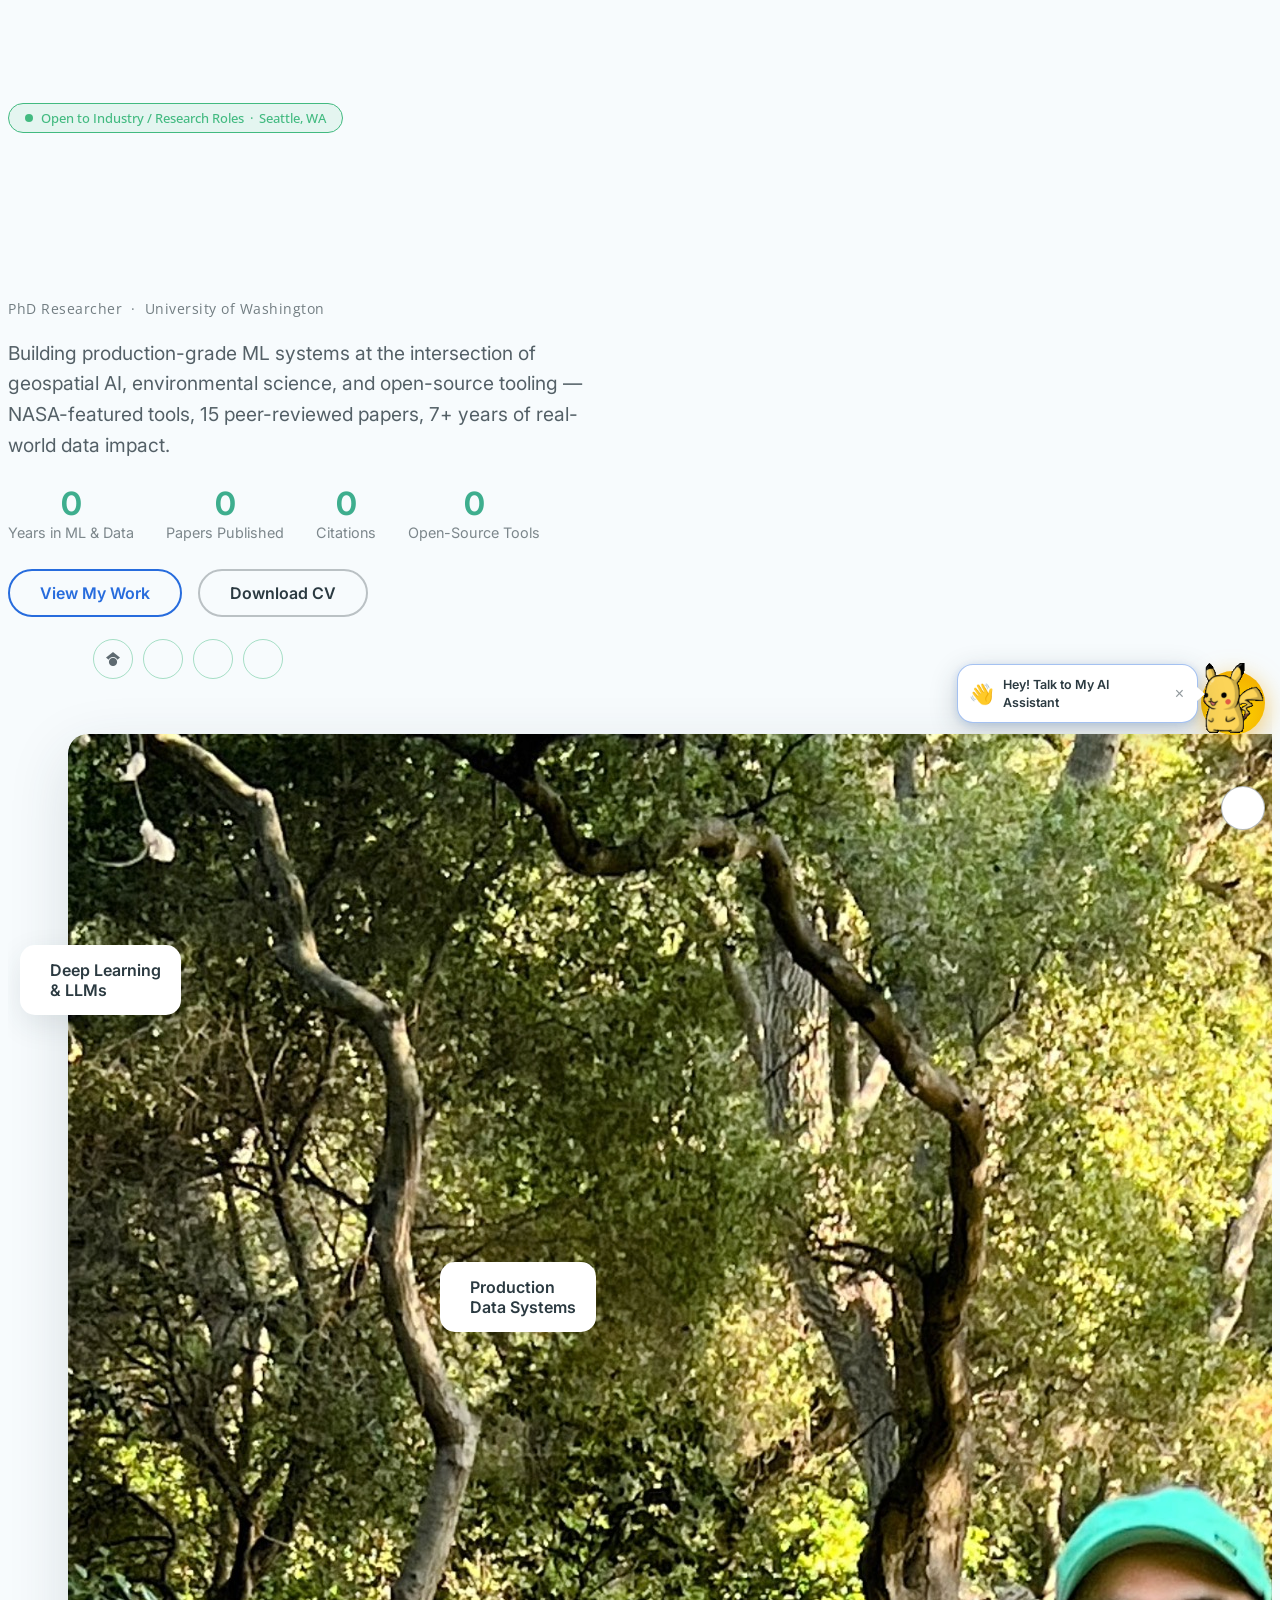
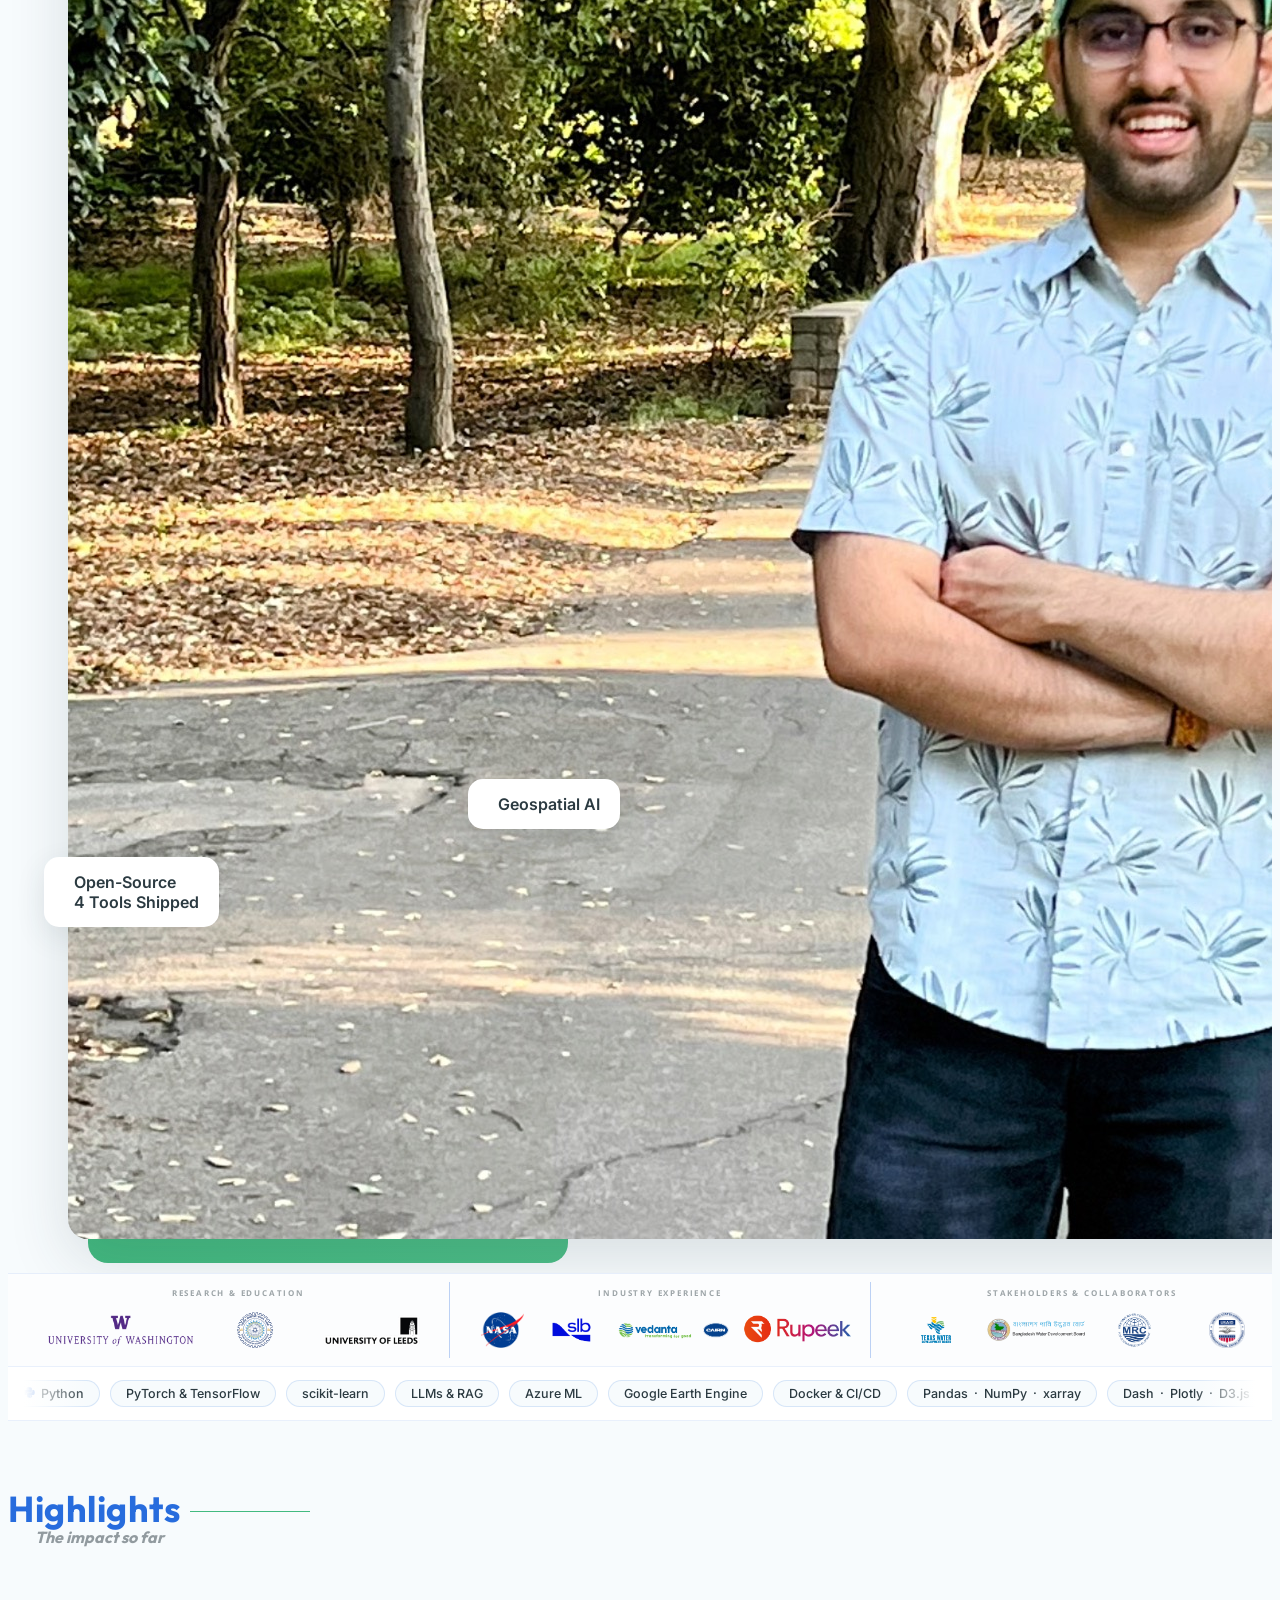
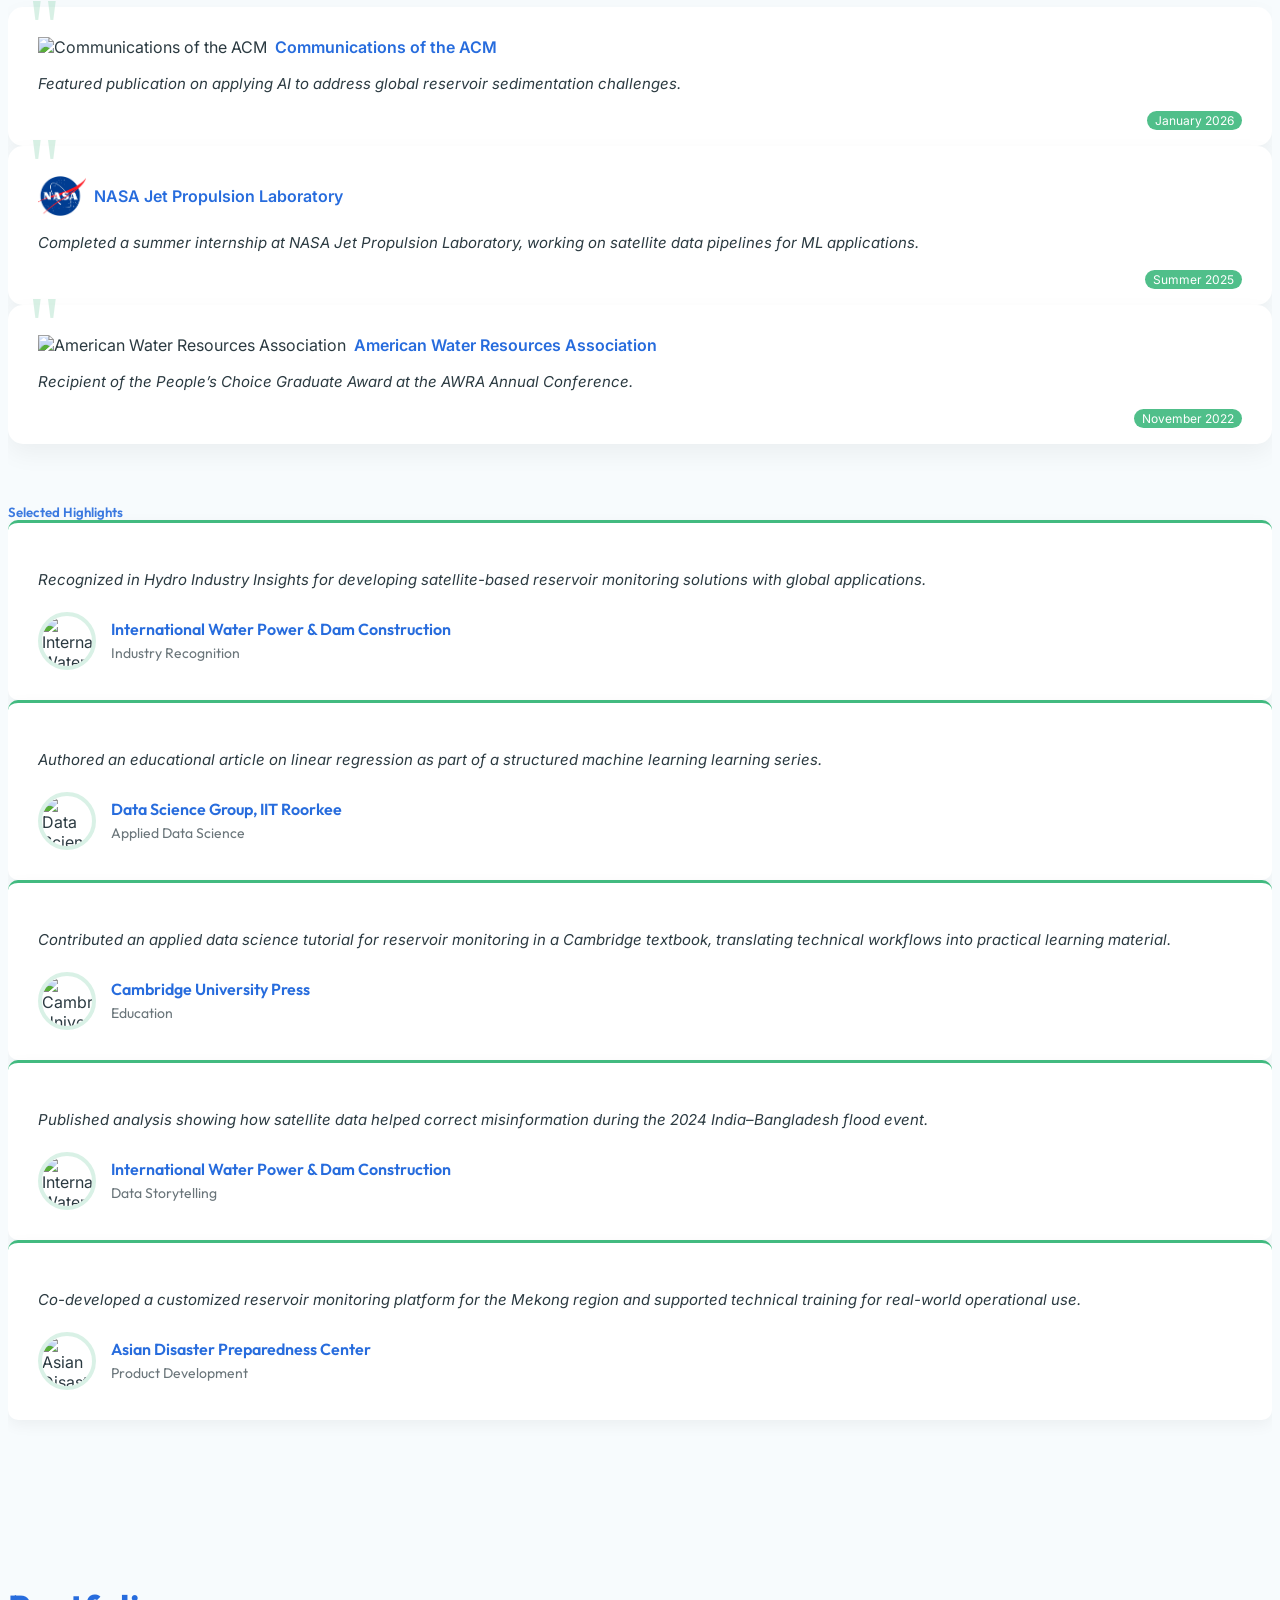
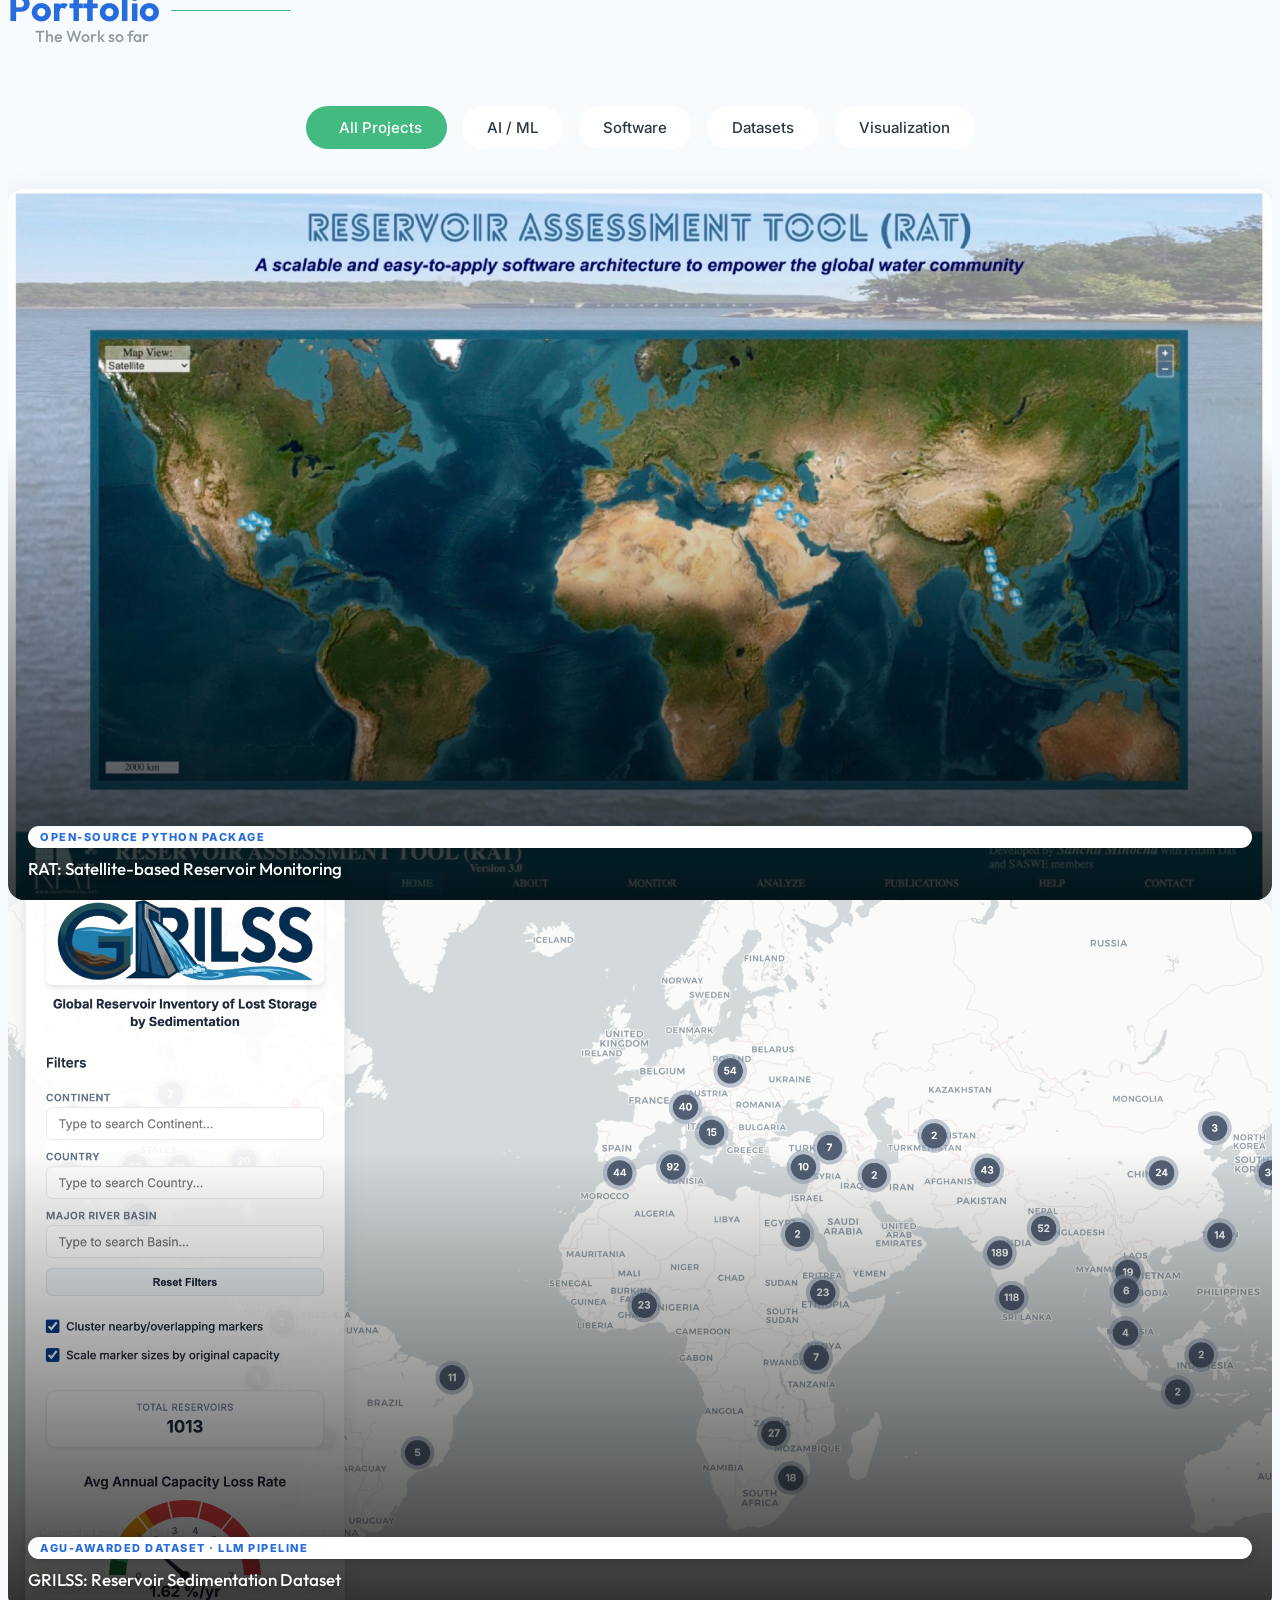
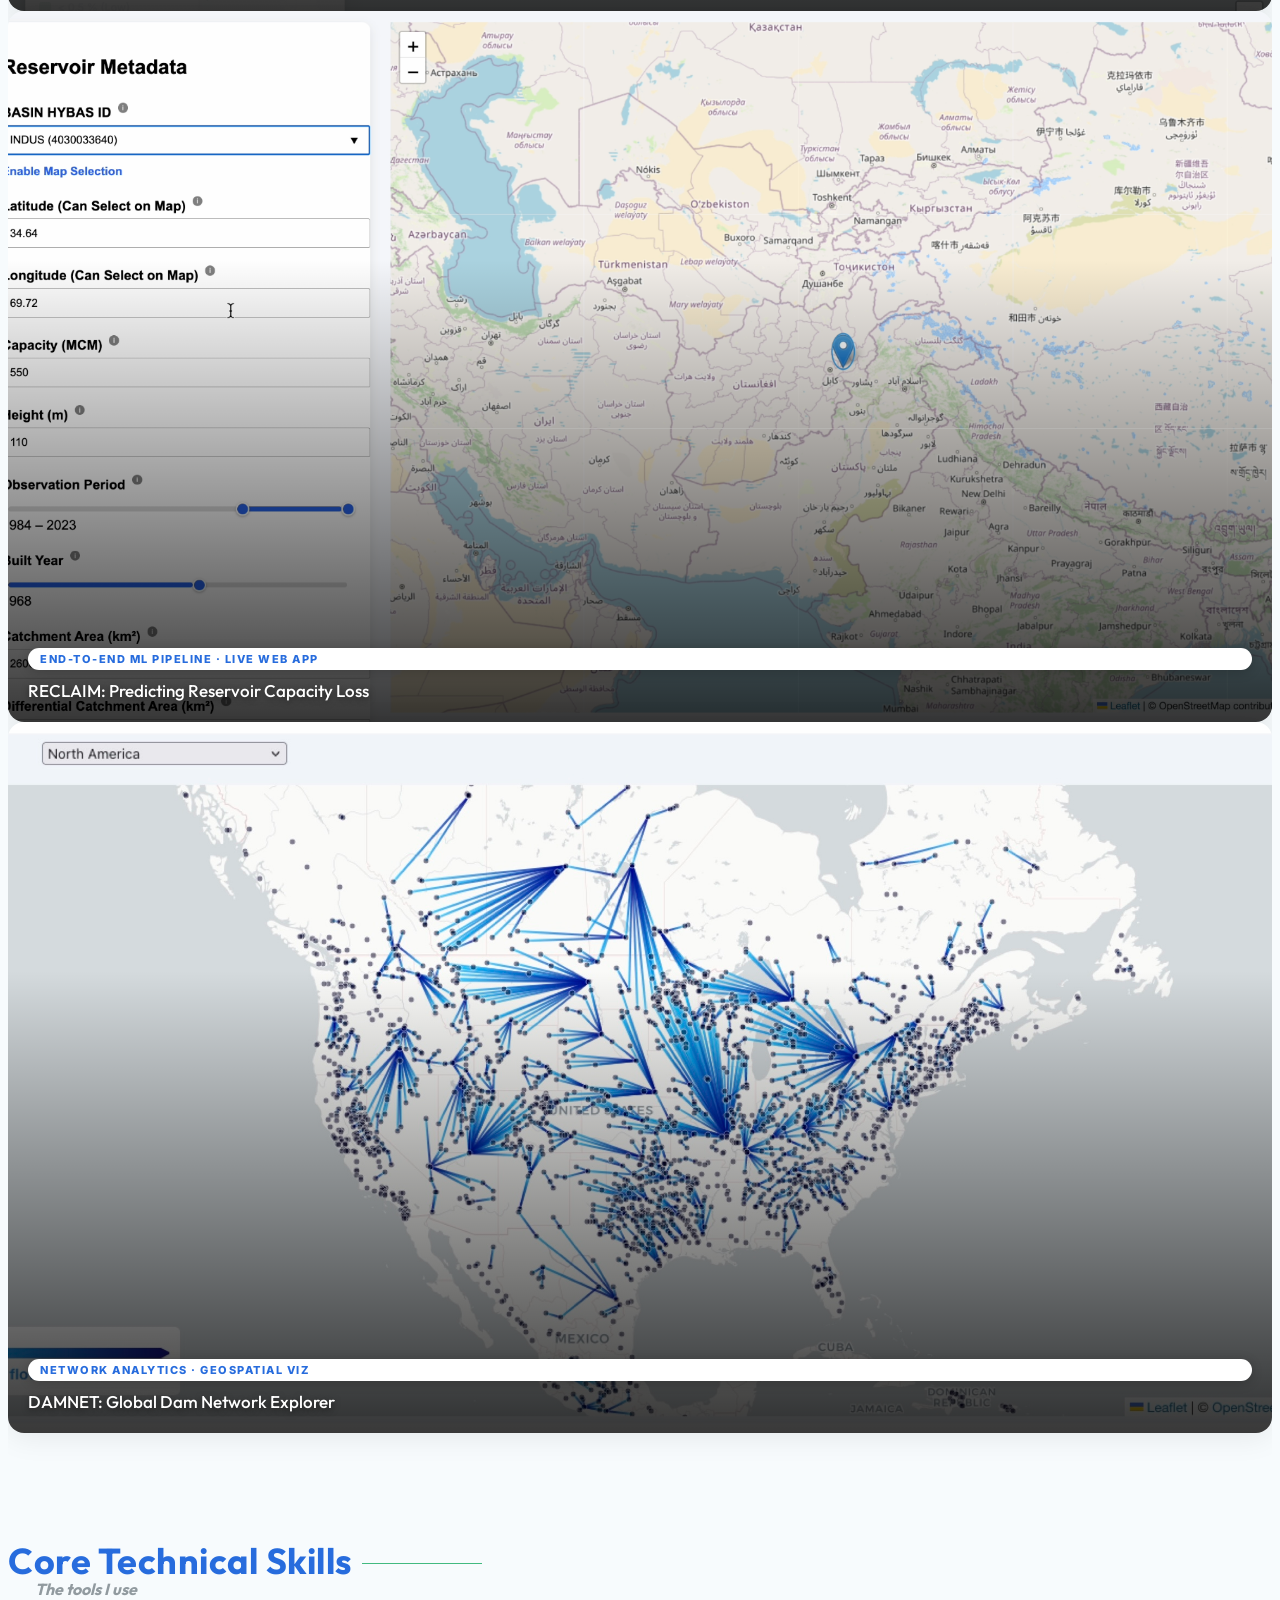
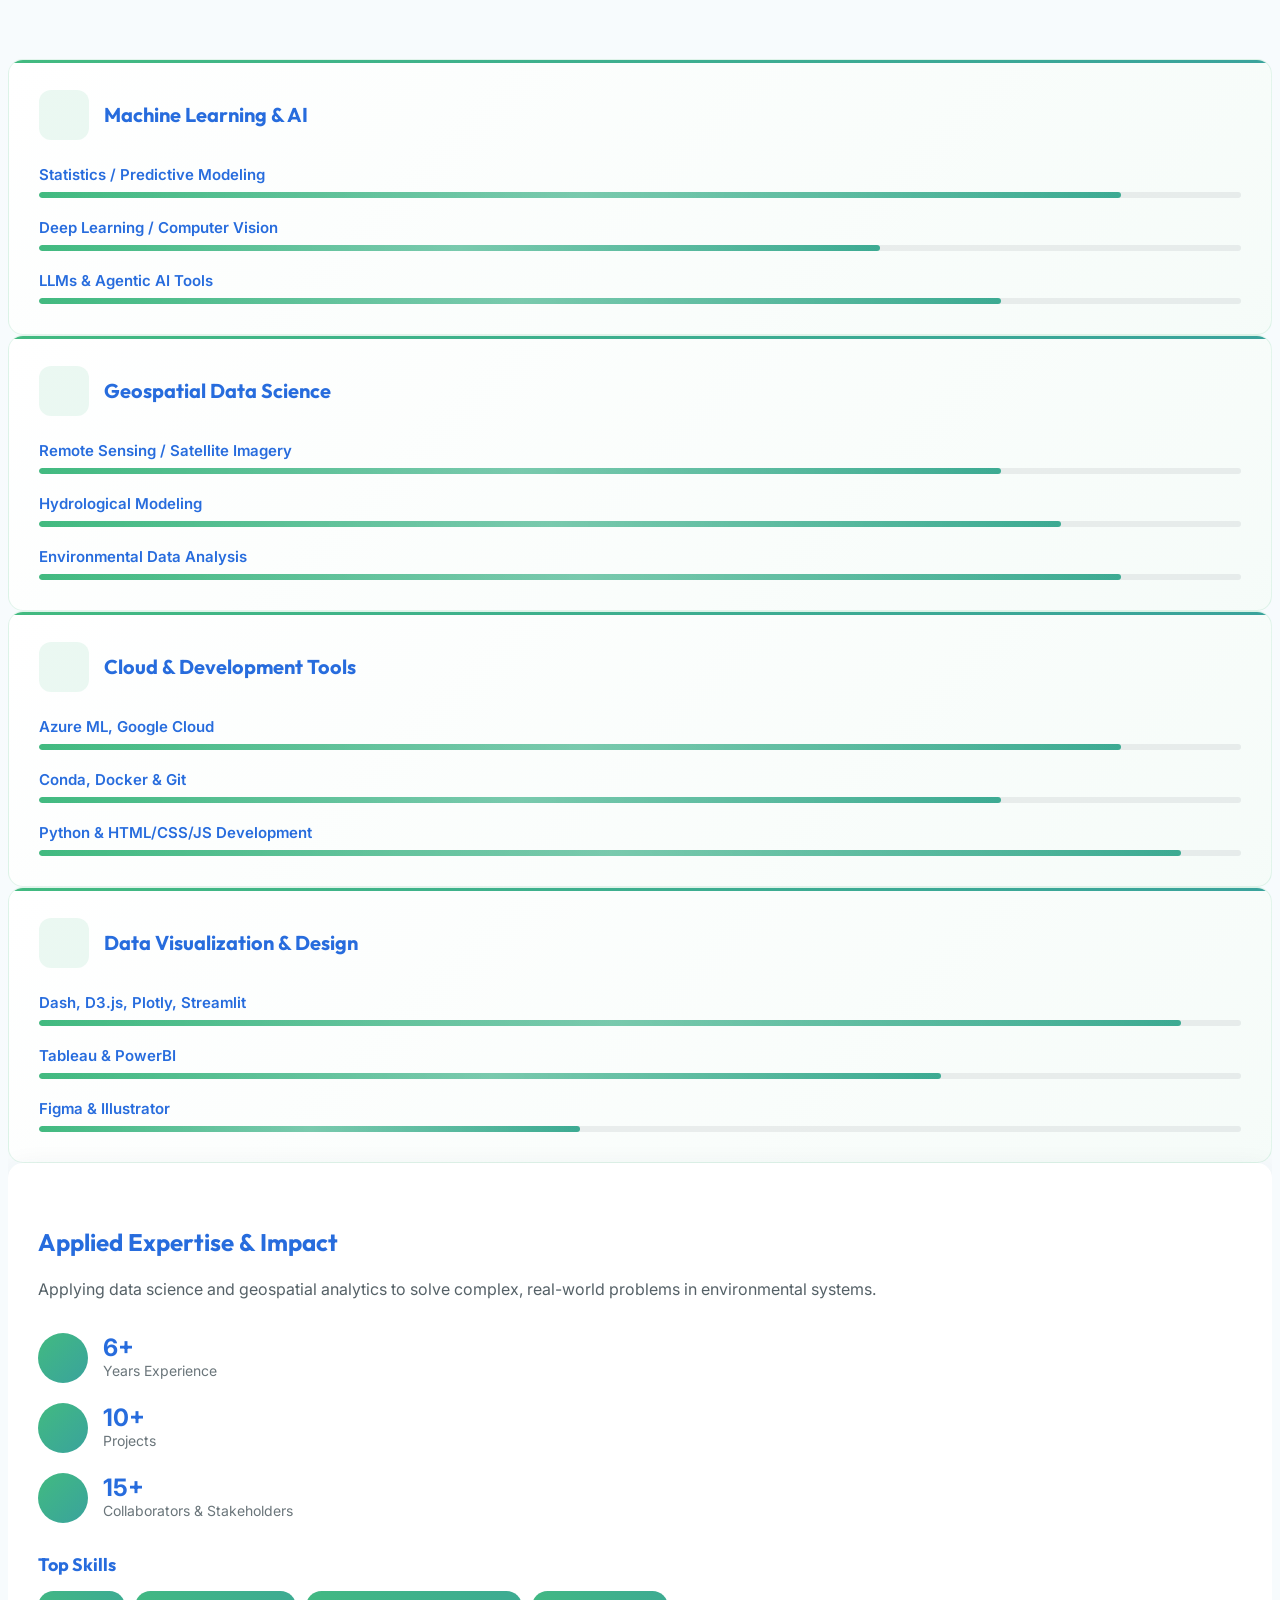
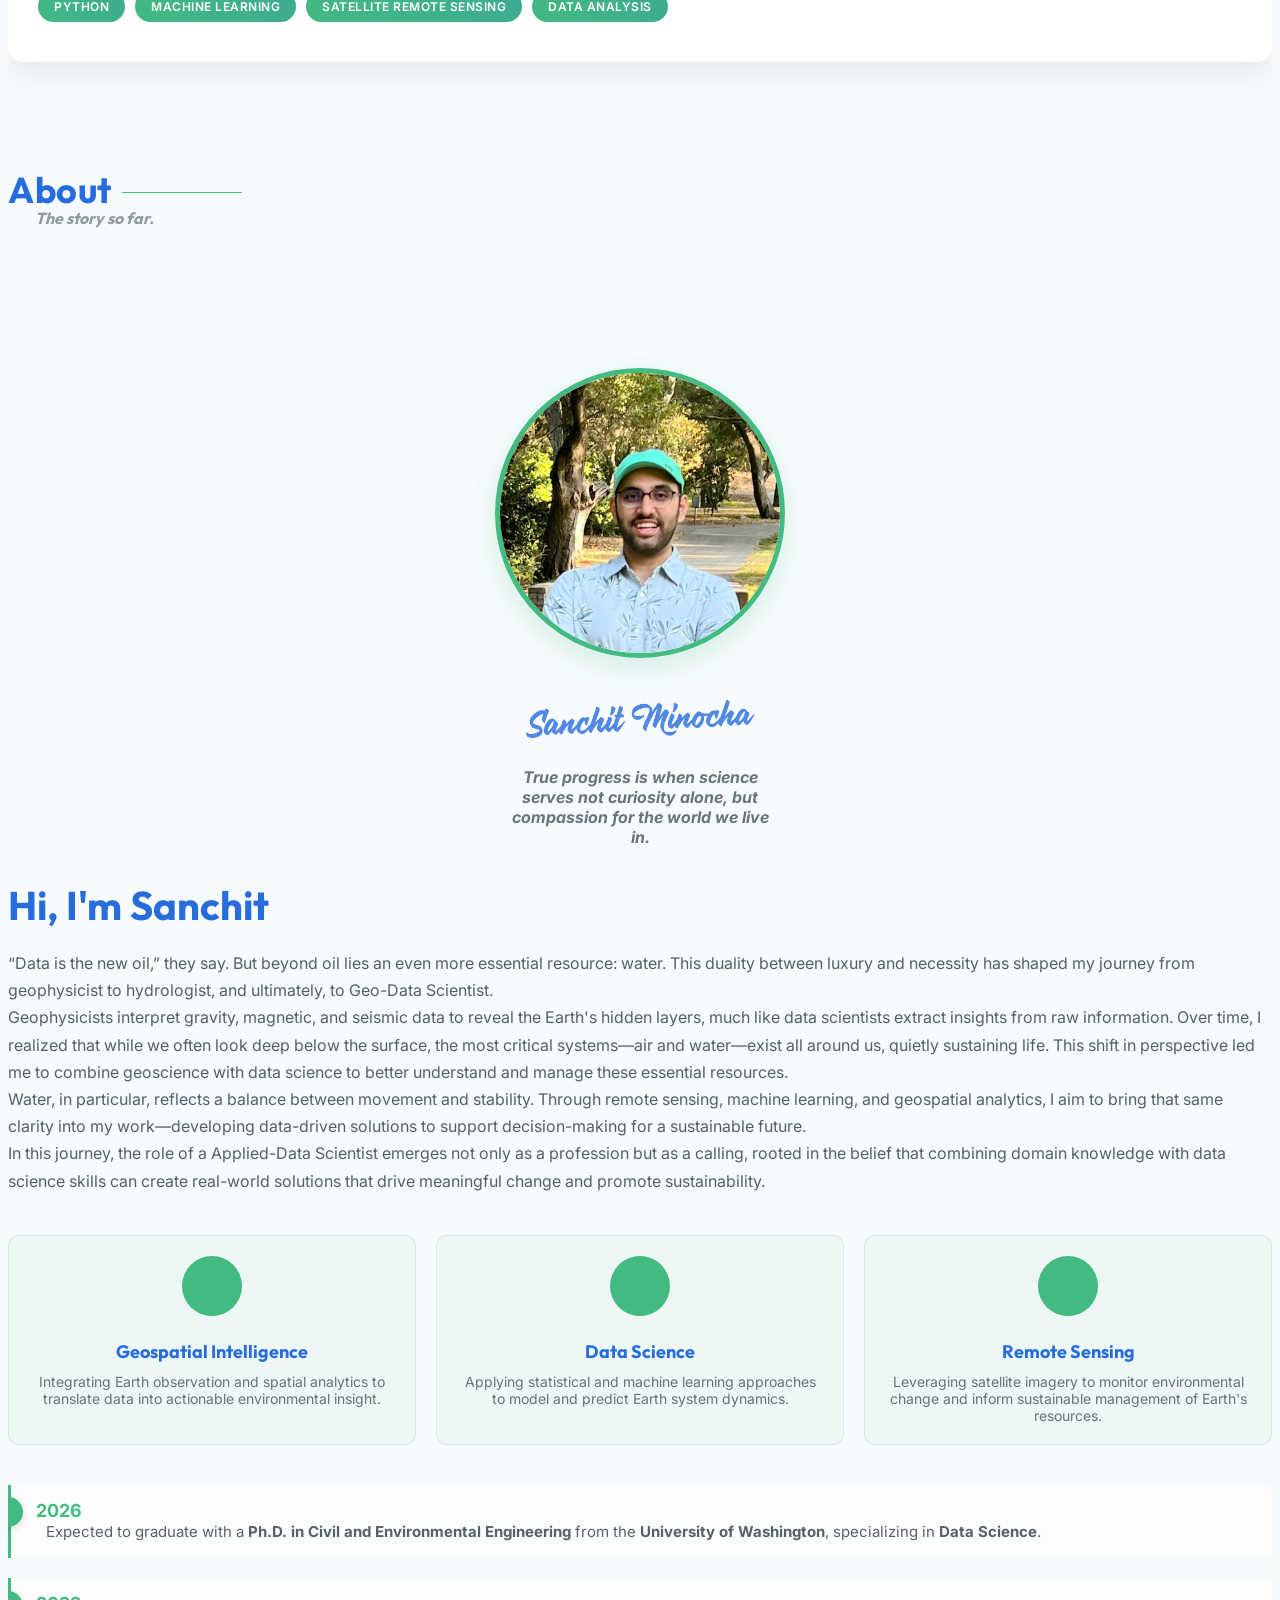
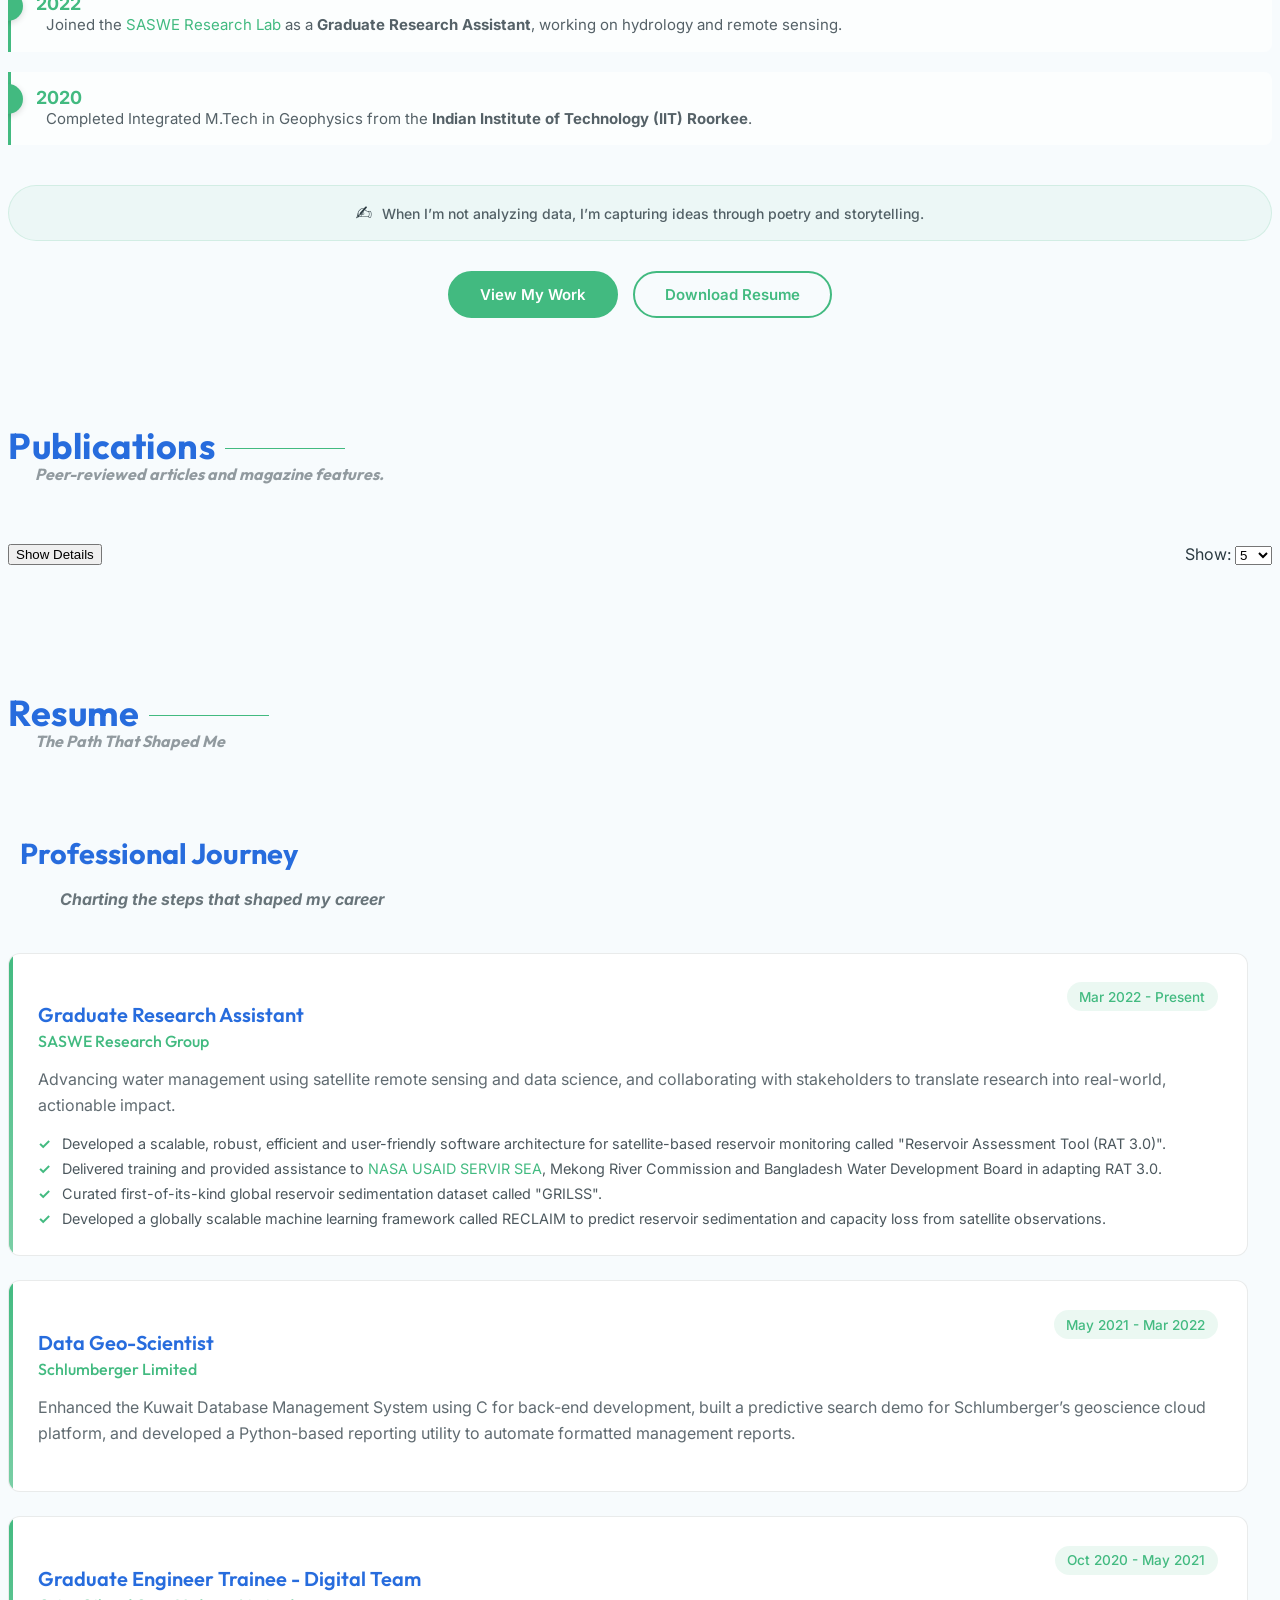
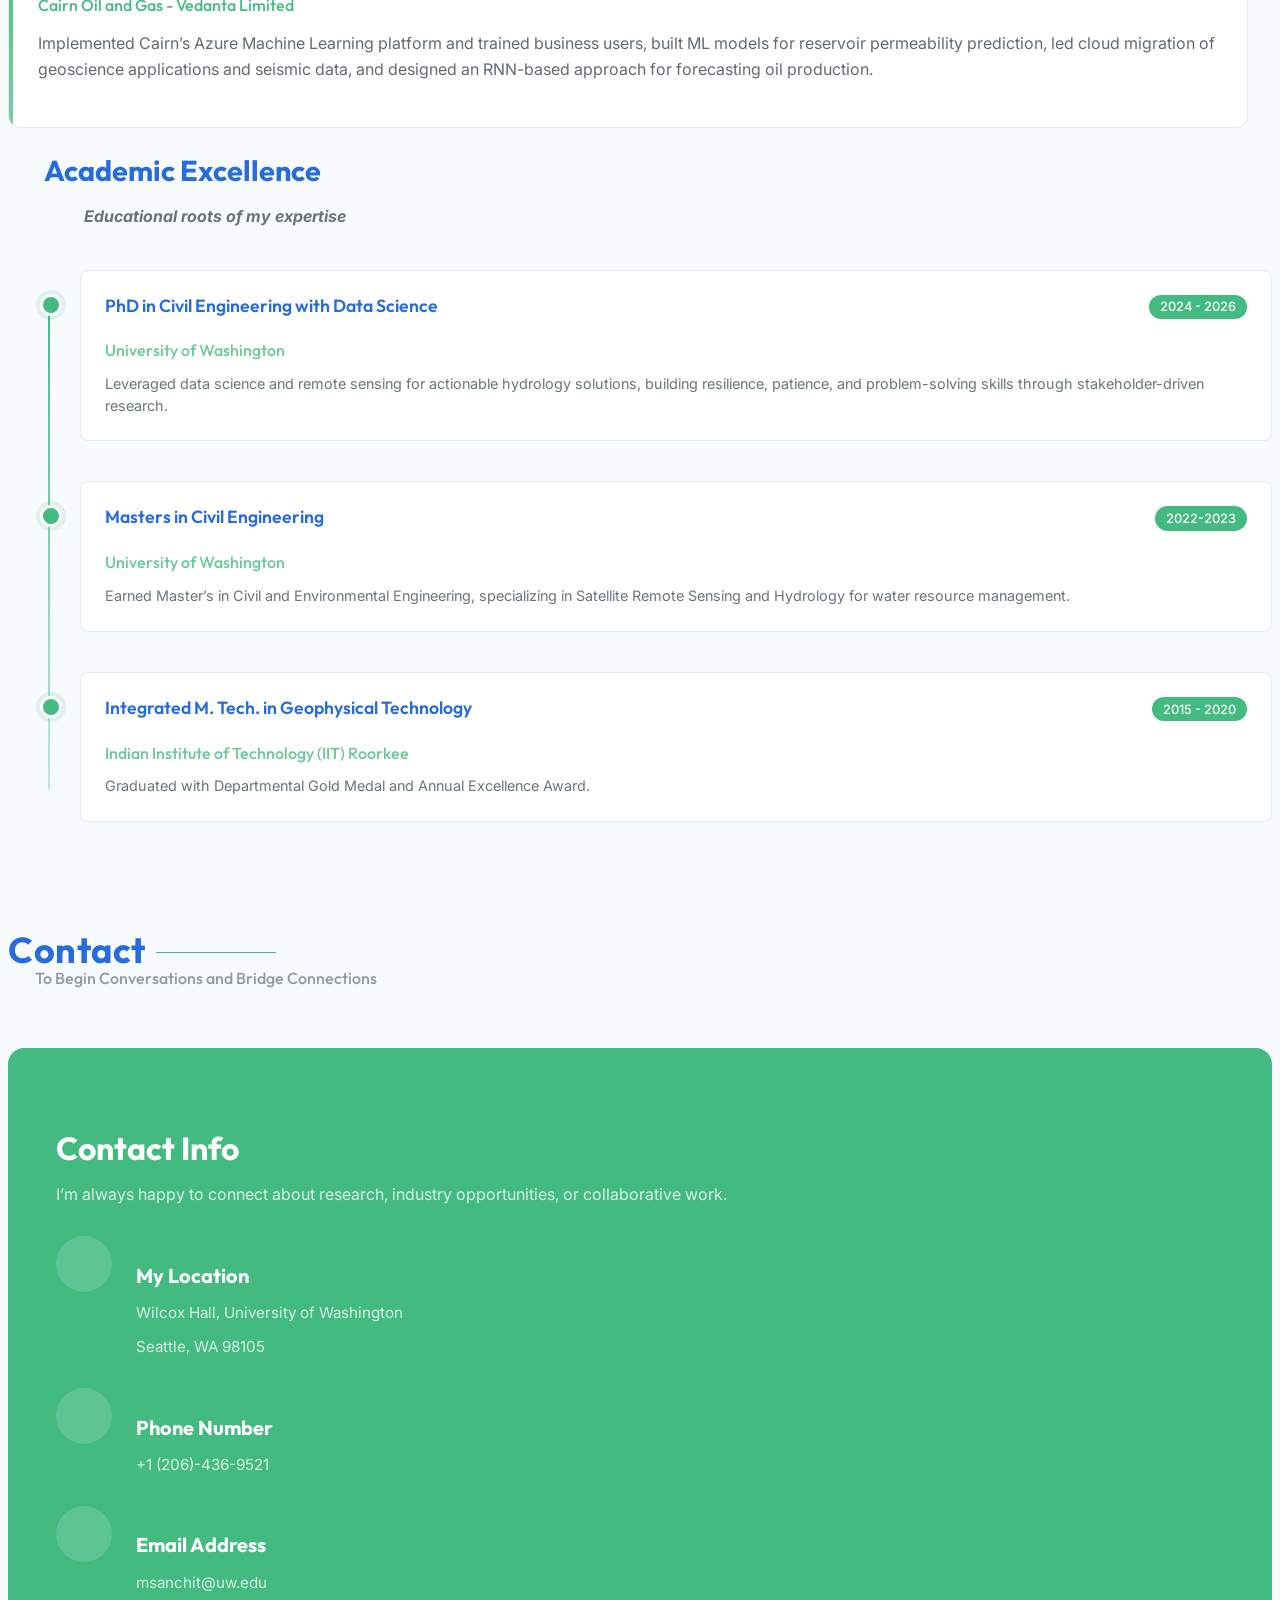
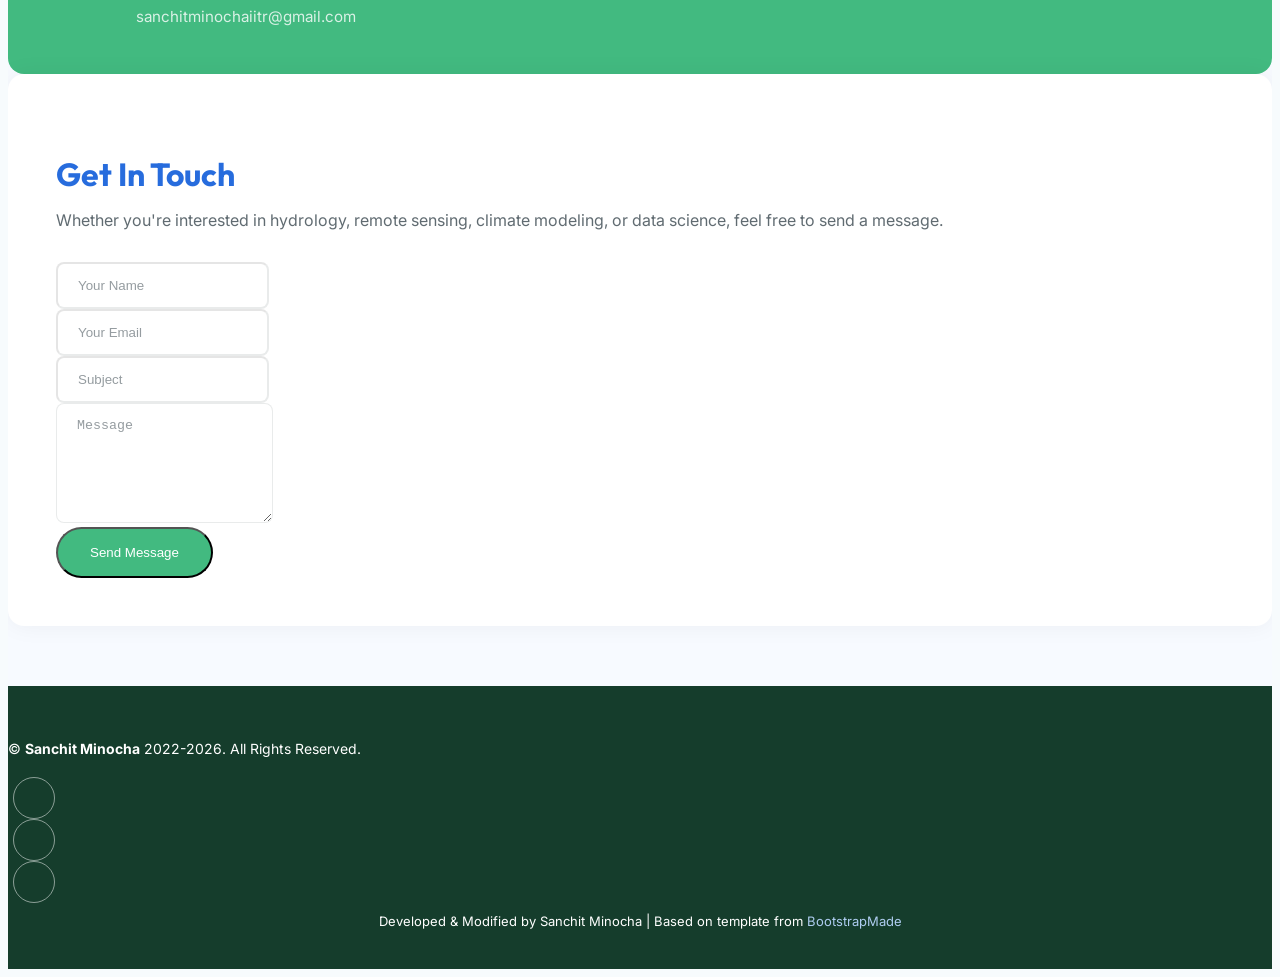
==== commit 1d060c85: "feat: implement Pikachu-themed AI chatbot with dynamic UI and data consolidation pipeline" ====
--- a/index.html
+++ b/index.html
@@ -6,7 +6,7 @@
   <script async src="https://www.googletagmanager.com/gtag/js?id=G-KWL5J6E2MZ"></script>
   <script>
     window.dataLayer = window.dataLayer || [];
-    function gtag(){dataLayer.push(arguments);}
+    function gtag() { dataLayer.push(arguments); }
     gtag('js', new Date());
 
     gtag('config', 'G-KWL5J6E2MZ');
@@ -14,17 +14,21 @@
   <meta charset="utf-8">
   <meta content="width=device-width, initial-scale=1.0" name="viewport">
   <title>Sanchit Minocha | Data & Geospatial Scientist</title>
-  <meta name="description" content="Sanchit Minocha — Data Scientist at the intersection of geospatial analytics, remote sensing, and environmental systems. PhD researcher at UW Seattle with 15+ publications and 80+ citations.">
-  <meta name="keywords" content="Sanchit Minocha, geospatial data science, remote sensing, machine learning, hydrology, reservoir monitoring, RAT, GRILSS, RECLAIM, University of Washington">
+  <meta name="description"
+    content="Sanchit Minocha — Data Scientist at the intersection of geospatial analytics, remote sensing, and environmental systems. PhD researcher at UW Seattle with 15+ publications and 80+ citations.">
+  <meta name="keywords"
+    content="Sanchit Minocha, geospatial data science, remote sensing, machine learning, hydrology, reservoir monitoring, RAT, GRILSS, RECLAIM, University of Washington">
 
   <!-- Open Graph / Social Sharing -->
   <meta property="og:type" content="website">
   <meta property="og:title" content="Sanchit Minocha | Data & Geospatial Scientist">
-  <meta property="og:description" content="Building data-driven solutions for real-world environmental impact — geospatial analytics, ML, and open-source research tools.">
+  <meta property="og:description"
+    content="Building data-driven solutions for real-world environmental impact — geospatial analytics, ML, and open-source research tools.">
   <meta property="og:image" content="assets/img/profile/main-profile-square-1.jpg">
   <meta name="twitter:card" content="summary_large_image">
   <meta name="twitter:title" content="Sanchit Minocha | Data & Geospatial Scientist">
-  <meta name="twitter:description" content="Building data-driven solutions for real-world environmental impact — geospatial analytics, ML, and open-source research tools.">
+  <meta name="twitter:description"
+    content="Building data-driven solutions for real-world environmental impact — geospatial analytics, ML, and open-source research tools.">
 
   <!-- Favicons -->
   <link href="assets/img/misc/SM_logo.png" rel="icon">
@@ -35,7 +39,9 @@
   <!-- Fonts -->
   <link href="https://fonts.googleapis.com" rel="preconnect">
   <link href="https://fonts.gstatic.com" rel="preconnect" crossorigin>
-  <link href="https://fonts.googleapis.com/css2?family=Inter:wght@300;400;500;600;700&family=Open+Sans:ital,wght@0,300;0,400;0,500;0,600;0,700;0,800;1,300;1,400;1,500;1,600;1,700;1,800&family=Outfit:wght@300;400;500;600;700;800&display=swap" rel="stylesheet">
+  <link
+    href="https://fonts.googleapis.com/css2?family=Inter:wght@300;400;500;600;700&family=Open+Sans:ital,wght@0,300;0,400;0,500;0,600;0,700;0,800;1,300;1,400;1,500;1,600;1,700;1,800&family=Outfit:wght@300;400;500;600;700;800&display=swap"
+    rel="stylesheet">
 
   <!-- Vendor CSS Files -->
   <link href="assets/vendor/bootstrap/css/bootstrap.min.css" rel="stylesheet">
@@ -48,7 +54,7 @@
   <link href="assets/css/main.css" rel="stylesheet">
 
   <!-- Theme: apply saved preference immediately to prevent flash -->
-  <script>(function(){var t=localStorage.getItem('sm-theme');if(t)document.documentElement.setAttribute('data-theme',t);}());</script>
+  <script>(function () { var t = localStorage.getItem('sm-theme'); if (t) document.documentElement.setAttribute('data-theme', t); }());</script>
 
   <!-- =======================================================
   * Template Name: Style
@@ -70,12 +76,12 @@
         <svg class="pl-ring" viewBox="0 0 160 160" xmlns="http://www.w3.org/2000/svg">
           <defs>
             <linearGradient id="ringGrad" x1="0%" y1="0%" x2="100%" y2="100%">
-              <stop offset="0%" style="stop-color:#276cdd"/>
-              <stop offset="100%" style="stop-color:#42ba80"/>
+              <stop offset="0%" style="stop-color:var(--heading-color)" />
+              <stop offset="100%" style="stop-color:var(--accent-color)" />
             </linearGradient>
           </defs>
-          <circle cx="80" cy="80" r="72" class="pl-ring-track"/>
-          <circle cx="80" cy="80" r="72" class="pl-ring-progress" stroke="url(#ringGrad)"/>
+          <circle cx="80" cy="80" r="72" class="pl-ring-track" />
+          <circle cx="80" cy="80" r="72" class="pl-ring-progress" stroke="url(#ringGrad)" />
         </svg>
         <div class="pl-monogram">
           <span class="pl-s">S</span><span class="pl-m">M</span>
@@ -112,7 +118,8 @@
         <div class="social-links text-center">
           <a href="https://www.linkedin.com/in/sanchitminochaiitr/" target="_blank"><i class="bi bi-linkedin"></i></a>
           <a href="https://github.com/SanchitMinocha" target="_blank"><i class="bi bi-github"></i></a>
-          <a href="https://scholar.google.com/citations?user=60hD2msAAAAJ&hl=en" target="_blank"><i class="fa-brands fa-google-scholar"></i></a>
+          <a href="https://scholar.google.com/citations?user=60hD2msAAAAJ&hl=en" target="_blank"><i
+              class="fa-brands fa-google-scholar"></i></a>
           <a href="assets/data/Sanchit_Resume.pdf" target="_blank"><i class="bi bi-file-earmark-text"></i></a>
           <a href="https://orcid.org/0009-0007-1969-7521" target="_blank"><i class="ai ai-orcid"></i></a>
           <a href="https://www.youtube.com/@sanchitminocha479" target="_blank"><i class="bi bi-youtube"></i></a>
@@ -125,7 +132,7 @@
           <li><a href="#skills">Skills</a></li>
           <li><a href="#publications">Publications</a></li>
           <li><a href="#resume">Resume</a></li>
-          
+
           <!-- <li><a href="#services">Services</a></li>
           <li class="dropdown"><a href="#"><span>Dropdown</span> <i class="bi bi-chevron-down toggle-dropdown"></i></a>
             <ul>
@@ -158,7 +165,7 @@
     <section id="hero" class="hero section">
 
       <div class="container">
-        <div class="row g-0 align-items-start">
+        <div class="row g-0 align-items-start w-100">
 
           <div class="col-lg-6 hero-content" data-aos="fade-right" data-aos-delay="100">
             <div class="content-wrapper">
@@ -179,23 +186,29 @@
                 </div>
               </div>
               <p class="hero-subrole">PhD Researcher &nbsp;·&nbsp; University of Washington</p>
-              <p class="lead">Building production-grade ML systems at the intersection of geospatial AI, environmental science, and open-source tooling — NASA-featured tools, 15 peer-reviewed papers, 7+ years of real-world data impact.</p>
+              <p class="lead">Building production-grade ML systems at the intersection of geospatial AI, environmental
+                science, and open-source tooling — NASA-featured tools, 15 peer-reviewed papers, 7+ years of real-world
+                data impact.</p>
 
               <div class="hero-stats" data-aos="fade-up" data-aos-delay="200">
                 <div class="stat-item">
-                  <span class="purecounter" data-purecounter-start="0" data-purecounter-end="7" data-purecounter-duration="2">0</span>
+                  <span class="purecounter" data-purecounter-start="0" data-purecounter-end="7"
+                    data-purecounter-duration="2">0</span>
                   <span class="stat-label">Years in ML &amp; Data</span>
                 </div>
                 <div class="stat-item">
-                  <span class="purecounter" data-purecounter-start="0" data-purecounter-end="15" data-purecounter-duration="2">0</span>
+                  <span class="purecounter" data-purecounter-start="0" data-purecounter-end="15"
+                    data-purecounter-duration="2">0</span>
                   <span class="stat-label">Papers Published</span>
                 </div>
                 <div class="stat-item">
-                  <span class="purecounter" data-purecounter-start="0" data-purecounter-end="83" data-purecounter-duration="2">0</span>
+                  <span class="purecounter" data-purecounter-start="0" data-purecounter-end="83"
+                    data-purecounter-duration="2">0</span>
                   <span class="stat-label">Citations</span>
                 </div>
                 <div class="stat-item">
-                  <span class="purecounter" data-purecounter-start="0" data-purecounter-end="4" data-purecounter-duration="1">0</span>
+                  <span class="purecounter" data-purecounter-start="0" data-purecounter-end="4"
+                    data-purecounter-duration="1">0</span>
                   <span class="stat-label">Open-Source Tools</span>
                 </div>
               </div>
@@ -203,13 +216,18 @@
               <div class="hero-cta-block" data-aos="fade-up" data-aos-delay="300">
                 <div class="hero-actions">
                   <a href="#portfolio" class="btn btn-primary"><i class="bi bi-grid me-1"></i>View My Work</a>
-                  <a href="assets/data/Sanchit_Resume.pdf" target="_blank" class="btn btn-outline"><i class="bi bi-download me-1"></i>Download CV</a>
+                  <a href="assets/data/Sanchit_Resume.pdf" target="_blank" class="btn btn-outline"><i
+                      class="bi bi-download me-1"></i>Download CV</a>
                 </div>
                 <div class="hero-socials-row">
-                  <a href="https://scholar.google.com/citations?user=60hD2msAAAAJ&hl=en" target="_blank" class="hero-social-btn" title="Google Scholar"><i class="fa-brands fa-google-scholar"></i></a>
-                  <a href="https://www.linkedin.com/in/sanchitminochaiitr/" target="_blank" class="hero-social-btn" title="LinkedIn"><i class="bi bi-linkedin"></i></a>
-                  <a href="https://github.com/SanchitMinocha" target="_blank" class="hero-social-btn" title="GitHub"><i class="bi bi-github"></i></a>
-                  <a href="assets/data/Sanchit_Resume.pdf" target="_blank" class="hero-social-btn" title="Download Resume"><i class="bi bi-file-earmark-text"></i></a>
+                  <a href="https://scholar.google.com/citations?user=60hD2msAAAAJ&hl=en" target="_blank"
+                    class="hero-social-btn" title="Google Scholar"><i class="fa-brands fa-google-scholar"></i></a>
+                  <a href="https://www.linkedin.com/in/sanchitminochaiitr/" target="_blank" class="hero-social-btn"
+                    title="LinkedIn"><i class="bi bi-linkedin"></i></a>
+                  <a href="https://github.com/SanchitMinocha" target="_blank" class="hero-social-btn" title="GitHub"><i
+                      class="bi bi-github"></i></a>
+                  <a href="assets/data/Sanchit_Resume.pdf" target="_blank" class="hero-social-btn"
+                    title="Download Resume"><i class="bi bi-file-earmark-text"></i></a>
                 </div>
               </div>
 
@@ -236,7 +254,8 @@
                   <span>Production<br>Data Systems</span>
                 </div>
               </div>
-              <img src="assets/img/profile/main-profile-square-1.jpg" alt="Portfolio Hero" class="img-fluid hero-main-image">
+              <img src="assets/img/profile/main-profile-square-1.jpg" alt="Portfolio Hero"
+                class="img-fluid hero-main-image">
               <div class="image-overlay"></div>
             </div>
 
@@ -247,7 +266,7 @@
 
       <!-- Affiliation band — full-width, pinned to the bottom of the hero -->
       <div class="affiliation-section">
-        <div class="container">
+        <div class="affil-wrapper">
           <div class="affil-grid">
 
             <div class="affil-cell" data-affil-strip>
@@ -409,11 +428,7 @@
             </li>
           </ul>
 
-          <div
-            class="row g-4 isotope-container"
-            id="portfolio-container"
-            data-aos="fade-up"
-            data-aos-delay="300">
+          <div class="row g-4 isotope-container" id="portfolio-container" data-aos="fade-up" data-aos-delay="300">
           </div>
 
         </div>
@@ -452,7 +467,8 @@
                           <!-- <span class="skill-percentage">90%</span> -->
                         </div>
                         <div class="skill-bar progress">
-                          <div class="progress-bar" role="progressbar" style="width:90%" aria-valuenow="90" aria-valuemin="0" aria-valuemax="100"></div>
+                          <div class="progress-bar" role="progressbar" style="width:90%" aria-valuenow="90"
+                            aria-valuemin="0" aria-valuemax="100"></div>
                         </div>
                       </div>
 
@@ -462,7 +478,8 @@
                           <!-- <span class="skill-percentage">70%</span> -->
                         </div>
                         <div class="skill-bar progress">
-                          <div class="progress-bar" role="progressbar" style="width:70%" aria-valuenow="70" aria-valuemin="0" aria-valuemax="100"></div>
+                          <div class="progress-bar" role="progressbar" style="width:70%" aria-valuenow="70"
+                            aria-valuemin="0" aria-valuemax="100"></div>
                         </div>
                       </div>
 
@@ -472,7 +489,8 @@
                           <!-- <span class="skill-percentage">80%</span> -->
                         </div>
                         <div class="skill-bar progress">
-                          <div class="progress-bar" role="progressbar" style="width:80%" aria-valuenow="80" aria-valuemin="0" aria-valuemax="100"></div>
+                          <div class="progress-bar" role="progressbar" style="width:80%" aria-valuenow="80"
+                            aria-valuemin="0" aria-valuemax="100"></div>
                         </div>
                       </div>
                     </div>
@@ -493,7 +511,8 @@
                           <!-- <span class="skill-percentage">80%</span> -->
                         </div>
                         <div class="skill-bar progress">
-                          <div class="progress-bar" role="progressbar" style="width:80%" aria-valuenow="80" aria-valuemin="0" aria-valuemax="100"></div>
+                          <div class="progress-bar" role="progressbar" style="width:80%" aria-valuenow="80"
+                            aria-valuemin="0" aria-valuemax="100"></div>
                         </div>
                       </div>
 
@@ -503,7 +522,8 @@
                           <!-- <span class="skill-percentage">85%</span> -->
                         </div>
                         <div class="skill-bar progress">
-                          <div class="progress-bar" role="progressbar" style="width:85%" aria-valuenow="85" aria-valuemin="0" aria-valuemax="100"></div>
+                          <div class="progress-bar" role="progressbar" style="width:85%" aria-valuenow="85"
+                            aria-valuemin="0" aria-valuemax="100"></div>
                         </div>
                       </div>
 
@@ -513,7 +533,8 @@
                           <!-- <span class="skill-percentage">90%</span> -->
                         </div>
                         <div class="skill-bar progress">
-                          <div class="progress-bar" role="progressbar" style="width:90%" aria-valuenow="90" aria-valuemin="0" aria-valuemax="100"></div>
+                          <div class="progress-bar" role="progressbar" style="width:90%" aria-valuenow="90"
+                            aria-valuemin="0" aria-valuemax="100"></div>
                         </div>
                       </div>
                     </div>
@@ -534,7 +555,8 @@
                           <!-- <span class="skill-percentage">90%</span> -->
                         </div>
                         <div class="skill-bar progress">
-                          <div class="progress-bar" role="progressbar" style="width:90%" aria-valuenow="90" aria-valuemin="0" aria-valuemax="100"></div>
+                          <div class="progress-bar" role="progressbar" style="width:90%" aria-valuenow="90"
+                            aria-valuemin="0" aria-valuemax="100"></div>
                         </div>
                       </div>
 
@@ -544,7 +566,8 @@
                           <!-- <span class="skill-percentage">55%</span> -->
                         </div>
                         <div class="skill-bar progress">
-                          <div class="progress-bar" role="progressbar" style="width:80%" aria-valuenow="80" aria-valuemin="0" aria-valuemax="100"></div>
+                          <div class="progress-bar" role="progressbar" style="width:80%" aria-valuenow="80"
+                            aria-valuemin="0" aria-valuemax="100"></div>
                         </div>
                       </div>
 
@@ -554,7 +577,8 @@
                           <!-- <span class="skill-percentage">95%</span> -->
                         </div>
                         <div class="skill-bar progress">
-                          <div class="progress-bar" role="progressbar" style="width:95%" aria-valuenow="95" aria-valuemin="0" aria-valuemax="100"></div>
+                          <div class="progress-bar" role="progressbar" style="width:95%" aria-valuenow="95"
+                            aria-valuemin="0" aria-valuemax="100"></div>
                         </div>
                       </div>
                     </div>
@@ -575,7 +599,8 @@
                           <!-- <span class="skill-percentage">95%</span> -->
                         </div>
                         <div class="skill-bar progress">
-                          <div class="progress-bar" role="progressbar" style="width:95%" aria-valuenow="95" aria-valuemin="0" aria-valuemax="100"></div>
+                          <div class="progress-bar" role="progressbar" style="width:95%" aria-valuenow="95"
+                            aria-valuemin="0" aria-valuemax="100"></div>
                         </div>
                       </div>
 
@@ -585,7 +610,8 @@
                           <!-- <span class="skill-percentage">75%</span> -->
                         </div>
                         <div class="skill-bar progress">
-                          <div class="progress-bar" role="progressbar" style="width:75%" aria-valuenow="75" aria-valuemin="0" aria-valuemax="100"></div>
+                          <div class="progress-bar" role="progressbar" style="width:75%" aria-valuenow="75"
+                            aria-valuemin="0" aria-valuemax="100"></div>
                         </div>
                       </div>
 
@@ -595,7 +621,8 @@
                           <!-- <span class="skill-percentage">45%</span> -->
                         </div>
                         <div class="skill-bar progress">
-                          <div class="progress-bar" role="progressbar" style="width:45%" aria-valuenow="45" aria-valuemin="0" aria-valuemax="100"></div>
+                          <div class="progress-bar" role="progressbar" style="width:45%" aria-valuenow="45"
+                            aria-valuemin="0" aria-valuemax="100"></div>
                         </div>
                       </div>
                     </div>
@@ -611,7 +638,8 @@
           <div class="col-lg-4">
             <div class="skills-summary" data-aos="fade-left" data-aos-delay="200">
               <h3>Applied Expertise & Impact</h3>
-              <p>Applying data science and geospatial analytics to solve complex, real-world problems in environmental systems.</p>
+              <p>Applying data science and geospatial analytics to solve complex, real-world problems in environmental
+                systems.</p>
 
               <div class="summary-stats">
                 <div class="stat-item" data-aos="zoom-in" data-aos-delay="300">
@@ -670,7 +698,7 @@
       <!-- Section Title -->
       <div class="container section-title">
         <h2>About</h2>
-        <p> 
+        <p>
           <strong><em>&nbsp&nbsp&nbsp&nbsp&nbsp&nbsp&nbsp&nbsp The story so far.</em></strong>
         </p>
       </div><!-- End Section Title -->
@@ -686,8 +714,9 @@
               </div>
               <div class="signature-section">
                 <img src="assets/img/misc/web_signature_bl.png" alt="Signature" class="signature">
-                <p class="quote"><strong><em>True progress is when science serves not curiosity alone, but compassion for the world we live in.</em></strong></p>
-                
+                <p class="quote"><strong><em>True progress is when science serves not curiosity alone, but compassion
+                      for the world we live in.</em></strong></p>
+
               </div>
             </div>
           </div>
@@ -697,13 +726,23 @@
               <div class="intro">
                 <h2>Hi, I'm Sanchit</h2>
                 <p>
-                  “Data is the new oil,” they say. But beyond oil lies an even more essential resource: water. This duality between luxury and necessity has shaped my journey from geophysicist to hydrologist, and ultimately, to Geo-Data Scientist. 
+                  “Data is the new oil,” they say. But beyond oil lies an even more essential resource: water. This
+                  duality between luxury and necessity has shaped my journey from geophysicist to hydrologist, and
+                  ultimately, to Geo-Data Scientist.
                   <br>
-                  Geophysicists interpret gravity, magnetic, and seismic data to reveal the Earth's hidden layers, much like data scientists extract insights from raw information. Over time, I realized that while we often look deep below the surface, the most critical systems—air and water—exist all around us, quietly sustaining life. This shift in perspective led me to combine geoscience with data science to better understand and manage these essential resources. 
+                  Geophysicists interpret gravity, magnetic, and seismic data to reveal the Earth's hidden layers, much
+                  like data scientists extract insights from raw information. Over time, I realized that while we often
+                  look deep below the surface, the most critical systems—air and water—exist all around us, quietly
+                  sustaining life. This shift in perspective led me to combine geoscience with data science to better
+                  understand and manage these essential resources.
                   <br>
-                  Water, in particular, reflects a balance between movement and stability. Through remote sensing, machine learning, and geospatial analytics, I aim to bring that same clarity into my work—developing data-driven solutions to support decision-making for a sustainable future.
+                  Water, in particular, reflects a balance between movement and stability. Through remote sensing,
+                  machine learning, and geospatial analytics, I aim to bring that same clarity into my work—developing
+                  data-driven solutions to support decision-making for a sustainable future.
                   <br>
-                  In this journey, the role of a Applied-Data Scientist emerges not only as a profession but as a calling, rooted in the belief that combining domain knowledge with data science skills can create real-world solutions that drive meaningful change and promote sustainability.
+                  In this journey, the role of a Applied-Data Scientist emerges not only as a profession but as a
+                  calling, rooted in the belief that combining domain knowledge with data science skills can create
+                  real-world solutions that drive meaningful change and promote sustainability.
                 </p>
               </div>
 
@@ -713,21 +752,24 @@
                     <i class="bi bi-globe-asia-australia"></i>
                   </div>
                   <h4>Geospatial Intelligence</h4>
-                  <p>Integrating Earth observation and spatial analytics to translate data into actionable environmental insight.</p>
+                  <p>Integrating Earth observation and spatial analytics to translate data into actionable environmental
+                    insight.</p>
                 </div>
                 <div class="skill-item" data-aos="zoom-in" data-aos-delay="450">
                   <div class="skill-icon">
                     <i class="bi bi-bar-chart-line"></i>
                   </div>
                   <h4>Data Science</h4>
-                  <p>Applying statistical and machine learning approaches to model and predict Earth system dynamics.</p>
+                  <p>Applying statistical and machine learning approaches to model and predict Earth system dynamics.
+                  </p>
                 </div>
                 <div class="skill-item" data-aos="zoom-in" data-aos-delay="500">
                   <div class="skill-icon">
                     <i class="bi bi-broadcast"></i>
                   </div>
                   <h4>Remote Sensing</h4>
-                  <p>Leveraging satellite imagery to monitor environmental change and inform sustainable management of Earth's resources.</p>
+                  <p>Leveraging satellite imagery to monitor environmental change and inform sustainable management of
+                    Earth's resources.</p>
                 </div>
               </div>
 
@@ -737,31 +779,32 @@
                   <div class="timeline-content">
                     <div class="year">2026</div>
                     <div class="description">
-                      Expected to graduate with a <strong>Ph.D. in Civil and Environmental Engineering</strong> from the 
+                      Expected to graduate with a <strong>Ph.D. in Civil and Environmental Engineering</strong> from the
                       <strong>University of Washington</strong>, specializing in <strong>Data Science</strong>.
                     </div>
                   </div>
                 </div>
 
-                
+
                 <div class="timeline-item">
                   <div class="timeline-icon"><i class="bi bi-briefcase"></i></div>
                   <div class="timeline-content">
                     <div class="year">2022</div>
                     <div class="description">
-                      Joined the <a href="https://www.saswe.net/" class="underline">SASWE Research Lab</a> as a 
+                      Joined the <a href="https://www.saswe.net/" class="underline">SASWE Research Lab</a> as a
                       <strong>Graduate Research Assistant</strong>, working on hydrology and remote sensing.
                     </div>
                   </div>
                 </div>
 
-                
+
                 <div class="timeline-item">
                   <div class="timeline-icon"><i class="bi bi-book"></i></div>
                   <div class="timeline-content">
                     <div class="year">2020</div>
                     <div class="description">
-                      Completed Integrated M.Tech in Geophysics from the <strong>Indian Institute of Technology (IIT) Roorkee</strong>.
+                      Completed Integrated M.Tech in Geophysics from the <strong>Indian Institute of Technology (IIT)
+                        Roorkee</strong>.
                     </div>
                   </div>
                 </div>
@@ -770,7 +813,8 @@
               <div class="cta-section" data-aos="fade-up" data-aos-delay="400">
                 <div class="fun-fact">
                   <span class="emoji">✍️</span>
-                  <span class="text">When I’m not analyzing data, I’m capturing ideas through poetry and storytelling.</span>
+                  <span class="text">When I’m not analyzing data, I’m capturing ideas through poetry and
+                    storytelling.</span>
                 </div>
                 <div class="action-buttons">
                   <a href="#portfolio" class="btn btn-primary">View My Work</a>
@@ -792,7 +836,8 @@
 
       <div class="container section-title" data-aos="fade-up">
         <h2>Publications</h2>
-        <p><strong><em>&nbsp&nbsp&nbsp&nbsp&nbsp&nbsp&nbsp&nbsp Peer-reviewed articles and magazine features. </em></strong></p>
+        <p><strong><em>&nbsp&nbsp&nbsp&nbsp&nbsp&nbsp&nbsp&nbsp Peer-reviewed articles and magazine features.
+            </em></strong></p>
       </div>
       <!-- Show more control -->
       <div id="pub-show-more" class="container" data-aos="fade-up" data-aos-delay="400">
@@ -815,7 +860,7 @@
       <div id="pub-list" class="container faq-container" data-aos="fade-up" data-aos-delay="400"></div>
     </section>
 
-    
+
 
     <!-- Resume Section -->
     <section id="resume" class="resume section">
@@ -833,8 +878,9 @@
             <div class="experience-section">
               <div class="section-header">
                 <h2><i class="bi bi-briefcase"></i> Professional Journey</h2>
-                <p class="section-subtitle"> 
-                  <strong><em>&nbsp&nbsp&nbsp&nbsp&nbsp&nbsp&nbsp&nbsp&nbsp&nbsp&nbsp&nbsp Charting the steps that shaped my career </em></strong> 
+                <p class="section-subtitle">
+                  <strong><em>&nbsp&nbsp&nbsp&nbsp&nbsp&nbsp&nbsp&nbsp&nbsp&nbsp&nbsp&nbsp Charting the steps that
+                      shaped my career </em></strong>
                 </p>
               </div>
 
@@ -848,12 +894,17 @@
                     <span class="duration">Mar 2022 - Present</span>
                   </div>
                   <div class="card-body">
-                    <p>Advancing water management using satellite remote sensing and data science, and collaborating with stakeholders to translate research into real-world, actionable impact.</p>
+                    <p>Advancing water management using satellite remote sensing and data science, and collaborating
+                      with stakeholders to translate research into real-world, actionable impact.</p>
                     <ul class="achievements">
-                      <li>Developed a scalable, robust, efficient and user-friendly software architecture for satellite-based reservoir monitoring called "Reservoir Assessment Tool (RAT 3.0)".</li>
-                      <li>Delivered training and provided assistance to <a href="https://servir.adpc.net">NASA USAID SERVIR SEA</a>, Mekong River Commission and Bangladesh Water Development Board in adapting RAT 3.0.</li>
+                      <li>Developed a scalable, robust, efficient and user-friendly software architecture for
+                        satellite-based reservoir monitoring called "Reservoir Assessment Tool (RAT 3.0)".</li>
+                      <li>Delivered training and provided assistance to <a href="https://servir.adpc.net">NASA USAID
+                          SERVIR SEA</a>, Mekong River Commission and Bangladesh Water Development Board in adapting RAT
+                        3.0.</li>
                       <li>Curated first-of-its-kind global reservoir sedimentation dataset called "GRILSS".</li>
-                      <li>Developed a globally scalable machine learning framework called RECLAIM to predict reservoir sedimentation and capacity loss from satellite observations.</li>
+                      <li>Developed a globally scalable machine learning framework called RECLAIM to predict reservoir
+                        sedimentation and capacity loss from satellite observations.</li>
                     </ul>
                   </div>
                 </div>
@@ -867,7 +918,9 @@
                     <span class="duration">May 2021 - Mar 2022</span>
                   </div>
                   <div class="card-body">
-                    <p>Enhanced the Kuwait Database Management System using C for back-end development, built a predictive search demo for Schlumberger’s geoscience cloud platform, and developed a Python-based reporting utility to automate formatted management reports.</p>
+                    <p>Enhanced the Kuwait Database Management System using C for back-end development, built a
+                      predictive search demo for Schlumberger’s geoscience cloud platform, and developed a Python-based
+                      reporting utility to automate formatted management reports.</p>
                   </div>
                 </div>
 
@@ -880,7 +933,9 @@
                     <span class="duration">Oct 2020 - May 2021</span>
                   </div>
                   <div class="card-body">
-                    <p>Implemented Cairn’s Azure Machine Learning platform and trained business users, built ML models for reservoir permeability prediction, led cloud migration of geoscience applications and seismic data, and designed an RNN-based approach for forecasting oil production.</p>
+                    <p>Implemented Cairn’s Azure Machine Learning platform and trained business users, built ML models
+                      for reservoir permeability prediction, led cloud migration of geoscience applications and seismic
+                      data, and designed an RNN-based approach for forecasting oil production.</p>
                   </div>
                 </div>
               </div>
@@ -892,13 +947,14 @@
               <div class="section-header">
                 <h2><i class="bi bi-mortarboard"></i> Academic Excellence</h2>
                 <p class="section-subtitle">
-                  <strong><em>&nbsp&nbsp&nbsp&nbsp&nbsp&nbsp&nbsp&nbsp&nbsp&nbsp&nbsp&nbsp Educational roots of my expertise </em></strong>
+                  <strong><em>&nbsp&nbsp&nbsp&nbsp&nbsp&nbsp&nbsp&nbsp&nbsp&nbsp&nbsp&nbsp Educational roots of my
+                      expertise </em></strong>
                 </p>
               </div>
 
               <div class="education-timeline">
                 <div class="timeline-track"></div>
-                
+
                 <div class="education-item" data-aos="slide-up" data-aos-delay="400">
                   <div class="timeline-marker"></div>
                   <div class="education-content">
@@ -907,7 +963,8 @@
                       <span class="year">2024 - 2026</span>
                     </div>
                     <h4 class="institution">University of Washington</h4>
-                    <p>Leveraged data science and remote sensing for actionable hydrology solutions, building resilience, patience, and problem-solving skills through stakeholder-driven research.</p>
+                    <p>Leveraged data science and remote sensing for actionable hydrology solutions, building
+                      resilience, patience, and problem-solving skills through stakeholder-driven research.</p>
                   </div>
                 </div>
 
@@ -919,7 +976,8 @@
                       <span class="year">2022-2023</span>
                     </div>
                     <h4 class="institution">University of Washington</h4>
-                    <p>Earned Master’s in Civil and Environmental Engineering, specializing in Satellite Remote Sensing and Hydrology for water resource management.</p>
+                    <p>Earned Master’s in Civil and Environmental Engineering, specializing in Satellite Remote Sensing
+                      and Hydrology for water resource management.</p>
                   </div>
                 </div>
 
@@ -1000,9 +1058,11 @@
           <div class="col-lg-7">
             <div class="contact-form" data-aos="fade-up" data-aos-delay="300">
               <h3>Get In Touch</h3>
-              <p>Whether you're interested in hydrology, remote sensing, climate modeling, or data science, feel free to send a message.</p>
-
-              <form action="https://api.web3forms.com/submit" method="POST" class="php-email-form" data-aos="fade-up" data-aos-delay="200">
+              <p>Whether you're interested in hydrology, remote sensing, climate modeling, or data science, feel free to
+                send a message.</p>
+
+              <form action="https://api.web3forms.com/submit" method="POST" class="php-email-form" data-aos="fade-up"
+                data-aos-delay="200">
 
                 <!-- Your Web3Forms Access Key -->
                 <input type="hidden" name="access_key" value="79cbf69d-5ea2-4caa-a930-96ab7d65f75f">
@@ -1068,14 +1128,16 @@
         <!-- You can delete the links only if you've purchased the pro version. -->
         <!-- Licensing information: https://bootstrapmade.com/license/ -->
         <!-- Purchase the pro version with working PHP/AJAX contact form: [buy-url] -->
-        Developed & Modified by Sanchit Minocha | Based on template from <a href="https://bootstrapmade.com/">BootstrapMade</a>
+        Developed & Modified by Sanchit Minocha | Based on template from <a
+          href="https://bootstrapmade.com/">BootstrapMade</a>
       </div>
     </div>
 
   </footer>
 
   <!-- Scroll Top -->
-  <a href="#" id="scroll-top" class="scroll-top d-flex align-items-center justify-content-center"><i class="bi bi-arrow-up-short"></i></a>
+  <a href="#" id="scroll-top" class="scroll-top d-flex align-items-center justify-content-center"><i
+      class="bi bi-arrow-up-short"></i></a>
 
   <!-- Theme Toggle -->
   <button id="theme-toggle" class="theme-toggle" title="Switch Theme" aria-label="Switch Theme">
@@ -1103,6 +1165,62 @@
   <script src="assets/js/highlights.js"></script>
   <script src="assets/js/experience.js"></script>
 
+  <!-- AI Chatbot -->
+  <div id="cb-popup">
+    <span class="cb-popup-icon">👋</span>
+    <span class="cb-popup-text">Hey! Talk to My AI Assistant</span>
+    <button id="cb-popup-dismiss" aria-label="Dismiss">&times;</button>
+  </div>
+
+  <button id="cb-launcher" aria-label="Open AI Assistant"></button>
+
+  <div id="cb-window" role="dialog" aria-label="AI Assistant Chat">
+    <div class="cb-header">
+      <div class="cb-header-info">
+        <div class="cb-header-avatar" id="cb-header-avatar"></div>
+        <div class="cb-header-text">
+          <h4>Pikachu &nbsp;·&nbsp; Sanchit's AI Assistant</h4>
+          <div class="cb-header-status">
+            <span class="cb-online-dot"></span>
+            <span class="cb-status-text">Online &nbsp;·&nbsp; Ask me anything</span>
+          </div>
+        </div>
+      </div>
+      <div class="cb-header-actions">
+        <button id="cb-close" aria-label="Close chat"><i class="bi bi-x-lg"></i></button>
+      </div>
+    </div>
+
+    <div class="cb-model-bar">
+      <div class="cb-model-track">
+        <div id="cb-model-pill"></div>
+        <button class="cb-model-btn" data-model="local">
+          <span class="cb-model-btn-name">🏠 Local AI</span>
+          <span class="cb-model-btn-desc">Unlimited · Slightly slower</span>
+        </button>
+        <button class="cb-model-btn active" data-model="cloud">
+          <span class="cb-model-btn-name">⚡ Groq Cloud</span>
+          <span class="cb-model-btn-desc">Fast · Rate-limited</span>
+        </button>
+      </div>
+      <select id="cb-length" aria-label="Response length">
+        <option value="short">✦ Short</option>
+        <option value="long">✦ Long</option>
+      </select>
+    </div>
+
+    <div id="cb-messages"></div>
+
+    <div class="cb-input-area">
+      <input id="cb-input" type="text" placeholder="Ask about research, projects…" autocomplete="off">
+      <button id="cb-send" aria-label="Send message">
+        <i class="bi bi-send-fill"></i>
+      </button>
+    </div>
+  </div>
+
+  <script src="assets/js/chatbot.js"></script>
+
 </body>
 
 </html>
--- a/assets/css/main.css
+++ b/assets/css/main.css
@@ -691,10 +691,17 @@
   padding: 50px 0 0; /* bottom padding removed — affiliation band is the footer */
   position: relative;
   overflow: hidden;
-  min-height: 100vh;
+  min-height: 100dvh;
   display: flex;
   flex-direction: column;  /* stack: content row + affiliation band */
-  justify-content: center;
+  justify-content: flex-start;
+}
+
+@media (max-width: 991px) {
+  .hero {
+    min-height: auto;
+    padding-bottom: 0;
+  }
 }
 
 
@@ -715,6 +722,9 @@
 .hero .container {
   position: relative;
   z-index: 2;
+  flex: 1;
+  display: flex;
+  align-items: center;
 }
 
 @media (max-width: 991px) {
@@ -970,6 +980,12 @@
   gap: 10px;
   white-space: nowrap;
   animation: float 6s ease-in-out infinite;
+}
+
+@media (max-width: 991px) {
+  .hero .floating-elements {
+    display: none;
+  }
 }
 
 @media (max-width: 768px) {
@@ -2057,183 +2073,152 @@
   }
 }
 
+/* ─── Portfolio Cards — 3-D Flip Interaction ──────────────── */
 .portfolio .portfolio-entry {
   position: relative;
   border-radius: 16px;
+  overflow: visible;        /* perspective requires visible overflow */
+  background: transparent;
+  box-shadow: 0 4px 30px rgba(0, 0, 0, 0.08);
+  perspective: 1200px;
+  cursor: pointer;
+}
+
+/* Flip container */
+.portfolio .portfolio-entry .flip-card-inner {
+  position: relative;
+  width: 100%;
+  aspect-ratio: 16/9;
+  transform-style: preserve-3d;
+  transition: transform 0.7s cubic-bezier(0.4, 0, 0.2, 1);
+}
+
+.portfolio .portfolio-entry:hover .flip-card-inner {
+  transform: rotateY(180deg);
+}
+
+/* Shared face styles */
+.portfolio .portfolio-entry .flip-front,
+.portfolio .portfolio-entry .flip-back {
+  position: absolute;
+  inset: 0;
+  backface-visibility: hidden;
+  -webkit-backface-visibility: hidden;
+  border-radius: 16px;
   overflow: hidden;
-  background: var(--surface-color);
-  box-shadow: 0 4px 30px rgba(0, 0, 0, 0.05);
-}
-
-.portfolio .portfolio-entry .entry-image {
-  position: relative;
-  margin: 0;
-  overflow: hidden;
-  aspect-ratio: 16/9;
-}
-
-.portfolio .portfolio-entry .entry-image img {
+}
+
+/* Back face starts at 180° so it's invisible at rest */
+.portfolio .portfolio-entry .flip-back {
+  transform: rotateY(180deg);
+}
+
+/* ─── FRONT FACE ─── */
+.portfolio .portfolio-entry .flip-front img.entry-static-img {
   width: 100%;
   height: 100%;
   object-fit: cover;
-  transition: transform 0.6s cubic-bezier(0.4, 0, 0.2, 1);
-}
-
-.portfolio .portfolio-entry .entry-image .entry-overlay {
+  display: block;
+}
+
+.portfolio .portfolio-entry .flip-front .front-overlay {
   position: absolute;
   inset: 0;
-  background: linear-gradient(180deg, rgba(0, 0, 0, 0) 0%, rgba(0, 0, 0, 0.2) 40%, rgba(0, 0, 0, 0.85) 100%);
-  display: flex;
-  align-items: flex-end;
-  padding: 24px;
-}
-
-.portfolio .portfolio-entry .entry-image .entry-overlay .overlay-content {
-  width: 100%;
-  transform: translateY(0);
-  transition: transform 0.4s cubic-bezier(0.4, 0, 0.2, 1);
-}
-
-.portfolio .portfolio-entry .entry-image .entry-overlay .entry-meta {
+  background: linear-gradient(180deg, rgba(0,0,0,0) 35%, rgba(0,0,0,0.78) 100%);
+  display: flex;
+  flex-direction: column;
+  justify-content: flex-end;
+  padding: 20px;
+}
+
+.portfolio .portfolio-entry .flip-front .entry-meta {
   color: var(--heading-color);
   background: var(--surface-color);
-  font-size: 12px;
+  font-size: 11px;
   font-weight: 800;
   text-transform: uppercase;
   letter-spacing: 1.5px;
-  margin-bottom: 12px;
-  padding: 5px 14px;
+  margin-bottom: 10px;
+  padding: 4px 12px;
   border-radius: 30px;
   display: inline-block;
-  box-shadow: 0 4px 15px rgba(0, 0, 0, 0.2);
-}
-
-.portfolio .portfolio-entry .entry-image .entry-overlay .entry-title {
-  color: var(--contrast-color);
-  font-size: 20px;
+  box-shadow: 0 2px 12px rgba(0, 0, 0, 0.2);
+}
+
+.portfolio .portfolio-entry .flip-front .entry-title {
+  color: #fff;
+  font-size: 17px;
   font-weight: 500;
   font-family: var(--heading-font), sans-serif;
   line-height: 1.3;
   margin: 0;
-  letter-spacing: 0.5px;
-  text-shadow: 0 2px 6px rgba(0, 0, 0, 0.6);
-}
-
-.portfolio .portfolio-entry .entry-image .entry-overlay .entry-links {
-  display: flex;
-  gap: 12px;
-  margin-top: 16px;
-  opacity: 0;
-  max-height: 0;
-  overflow: hidden;
-  transform: translateY(10px);
-  transition: all 0.35s ease;
-}
-
-.portfolio .portfolio-entry .entry-image .entry-overlay .entry-links a {
-  width: 44px;
-  height: 44px;
-  display: flex;
-  align-items: center;
-  justify-content: center;
-  background: rgba(255, 255, 255, 0.95);
-  color: var(--accent-color);
-  border-radius: 12px;
-  font-size: 18px;
-  transition: all 0.3s ease;
-}
-
-.portfolio .portfolio-entry .entry-image .entry-overlay .entry-links a:hover {
-  background: var(--accent-color);
-  color: var(--contrast-color);
-  transform: translateY(-2px);
-}
-
-.portfolio .portfolio-entry:hover .entry-image img {
-  transform: scale(1.05);
-}
-
-.portfolio .portfolio-entry:hover .entry-image .entry-overlay .overlay-content {
-  transform: translateY(-10px);
-}
-
-.portfolio .portfolio-entry:hover .entry-image .entry-overlay .entry-links {
-  opacity: 1;
-  max-height: 60px;
-  transform: translateY(0);
-}
-
-.portfolio .portfolio-entry .entry-image .entry-overlay .entry-links a {
-  width: 46px;
-  height: 46px;
+  text-shadow: 0 2px 6px rgba(0,0,0,0.5);
+}
+
+/* ─── BACK FACE ─── */
+.portfolio .portfolio-entry .flip-back img.entry-hover-gif {
+  position: absolute;
+  inset: 0;
+  width: 100%;
+  height: 100%;
+  object-fit: cover;
+  display: block;
+}
+
+.portfolio .portfolio-entry .flip-back .back-overlay {
+  position: absolute;
+  inset: 0;
+  background: linear-gradient(180deg, rgba(0,0,0,0.25) 0%, rgba(0,0,0,0.88) 100%);
+  display: flex;
+  flex-direction: column;
+  justify-content: flex-end;
+  padding: 20px;
+  z-index: 2;
+}
+
+.portfolio .portfolio-entry .flip-back .entry-impact {
+  color: rgba(255,255,255,0.92);
+  font-size: 13px;
+  font-weight: 500;
+  line-height: 1.55;
+  margin: 0 0 14px 0;
+}
+
+.portfolio .portfolio-entry .flip-back .entry-links {
+  display: flex;
+  gap: 10px;
+}
+
+.portfolio .portfolio-entry .flip-back .entry-links a {
+  width: 42px;
+  height: 42px;
   display: flex;
   align-items: center;
   justify-content: center;
   background: var(--surface-color);
   color: var(--accent-color);
   border-radius: 12px;
-  font-size: 20px;
-  transition: all 0.3s ease;
-  opacity: 0;
-  transform: translateY(20px);
-}
-
-.portfolio .portfolio-entry .entry-image .entry-overlay .entry-links a:hover {
+  font-size: 18px;
+  transition: all 0.25s ease;
+  text-decoration: none;
+}
+
+.portfolio .portfolio-entry .flip-back .entry-links a:hover {
   background: var(--accent-color);
-  color: var(--contrast-color);
+  color: #fff;
   transform: translateY(-2px);
 }
 
-.portfolio .portfolio-entry .entry-image .entry-overlay .entry-links a:nth-child(1) {
-  transition-delay: 0.1s;
-}
-
-.portfolio .portfolio-entry .entry-image .entry-overlay .entry-links a:nth-child(2) {
-  transition-delay: 0.2s;
-}
-
-.portfolio .portfolio-entry:hover .entry-image img {
-  transform: scale(1.05);
-}
-
-.portfolio .portfolio-entry:hover .entry-image .entry-overlay {
-  opacity: 1;
-  transform: translateY(0);
-}
-
-.portfolio .portfolio-entry:hover .entry-image .entry-overlay .overlay-content {
-  transform: translateY(0);
-}
-
-.portfolio .portfolio-entry:hover .entry-image .entry-overlay .entry-links a {
-  opacity: 1;
-  transform: translateY(0);
-}
-
 @media (max-width: 768px) {
-  .portfolio .portfolio-entry .entry-image .entry-overlay {
-    padding: 20px;
-  }
-
-  .portfolio .portfolio-entry .entry-image .entry-overlay .entry-title {
-    font-size: 20px;
-    margin-bottom: 15px;
-  }
-
-  .portfolio .portfolio-entry .entry-image .entry-overlay .entry-links a {
-    width: 40px;
-    height: 40px;
-    font-size: 18px;
-  }
-}
-
-.portfolio .portfolio-item .entry-image {
-  aspect-ratio: 4/3;
-}
-
-@media (min-width: 1200px) {
-  .portfolio .portfolio-item .entry-title {
-    font-size: 20px;
+  .portfolio .portfolio-entry .flip-front .front-overlay,
+  .portfolio .portfolio-entry .flip-back .back-overlay {
+    padding: 16px;
+  }
+  .portfolio .portfolio-entry .flip-front .entry-title {
+    font-size: 15px;
+  }
+  .portfolio .portfolio-entry .flip-back .entry-impact {
+    font-size: 12px;
   }
 }
 
@@ -2242,7 +2227,6 @@
     margin-left: -10px;
     margin-right: -10px;
   }
-
   .portfolio .row .portfolio-item {
     padding-left: 10px;
     padding-right: 10px;
@@ -2254,7 +2238,6 @@
     margin-left: -12px;
     margin-right: -12px;
   }
-
   .portfolio .row .portfolio-item {
     padding-left: 12px;
     padding-right: 12px;
@@ -2266,28 +2249,9 @@
     margin-left: -15px;
     margin-right: -15px;
   }
-
   .portfolio .row .portfolio-item {
     padding-left: 15px;
     padding-right: 15px;
-  }
-}
-
-@media (min-width: 1200px) {
-  .portfolio .entry-overlay {
-    padding: 25px;
-  }
-}
-
-@media (min-width: 992px) and (max-width: 1199px) {
-  .portfolio .entry-overlay {
-    padding: 20px;
-  }
-}
-
-@media (max-width: 991px) {
-  .portfolio .entry-overlay {
-    padding: 20px;
   }
 }
 
@@ -3723,7 +3687,7 @@
 #preloader {
   position: fixed;
   inset: 0;
-  background: #080e1c;
+  background: var(--background-color);
   z-index: 99999;
   display: flex;
   align-items: center;
@@ -3765,7 +3729,7 @@
 
 .pl-ring-track {
   fill: none;
-  stroke: rgba(255, 255, 255, 0.07);
+  stroke: color-mix(in srgb, var(--default-color), transparent 93%);
   stroke-width: 2;
 }
 
@@ -3777,7 +3741,7 @@
   stroke-dasharray: 453;
   stroke-dashoffset: 453;
   animation: pl-draw-ring 1.1s cubic-bezier(0.4, 0, 0.2, 1) 0.3s forwards;
-  filter: drop-shadow(0 0 10px rgba(39, 108, 221, 0.7));
+  filter: drop-shadow(0 0 10px color-mix(in srgb, var(--heading-color), transparent 30%));
 }
 
 @keyframes pl-draw-ring {
@@ -3797,21 +3761,21 @@
 }
 
 .pl-s {
-  color: #276cdd;
+  color: var(--heading-color);
   opacity: 0;
   display: inline-block;
   transform: translateX(-22px);
   animation: pl-slide-s 0.55s cubic-bezier(0.23, 1, 0.32, 1) 1.25s forwards;
-  text-shadow: 0 0 28px rgba(39, 108, 221, 0.8);
+  text-shadow: 0 0 28px color-mix(in srgb, var(--heading-color), transparent 20%);
 }
 
 .pl-m {
-  color: #42ba80;
+  color: var(--accent-color);
   opacity: 0;
   display: inline-block;
   transform: translateX(22px);
   animation: pl-slide-m 0.55s cubic-bezier(0.23, 1, 0.32, 1) 1.5s forwards;
-  text-shadow: 0 0 28px rgba(66, 186, 128, 0.8);
+  text-shadow: 0 0 28px color-mix(in srgb, var(--accent-color), transparent 20%);
 }
 
 @keyframes pl-slide-s {
@@ -3824,7 +3788,7 @@
 
 /* --- Name --- */
 .pl-name {
-  color: rgba(255, 255, 255, 0.88);
+  color: var(--default-color);
   font-family: "Open Sans", sans-serif;
   font-size: 14px;
   font-weight: 300;
@@ -3836,7 +3800,7 @@
 
 /* --- Tagline --- */
 .pl-tagline {
-  color: rgba(255, 255, 255, 0.5);
+  color: color-mix(in srgb, var(--default-color), transparent 45%);
   font-family: "Open Sans", sans-serif;
   font-size: 13px;
   letter-spacing: 3px;
@@ -4104,87 +4068,101 @@
 }
 
 /*--------------------------------------------------------------
-# Affiliation — pinned bottom band inside hero section
+# Affiliation — compact single-row band inside hero section
 --------------------------------------------------------------*/
 .affiliation-section {
   padding: 0;
   background: color-mix(in srgb, var(--surface-color), var(--background-color) 40%);
   border-top: 1px solid rgba(39, 108, 221, 0.10);
-  margin-top: auto;  /* pushes band to the bottom when hero is taller than content */
+  margin-top: auto;
   width: 100%;
   position: relative;
-  z-index: 2;  /* above hero::before overlay */
-}
-
-.affiliation-section .container {
-  max-width: 100%;
-  padding-left: 20px;
-  padding-right: 20px;
-  padding-top: 20px;
-  
-
-}
-
-/* Columns sized by logo count — Research(3) · Industry(4) · Collaborators(5) */
+  z-index: 2;
+  overflow: visible;   /* tagline tooltips must escape the band */
+}
+
+.affil-wrapper {
+  width: 100%;
+  padding: 8px 20px;
+}
+
+/* Single horizontal row — three groups side by side */
 .affil-grid {
-  display: grid;
-  grid-template-columns: 5fr 5.5fr 5.5fr;
-}
-
-/* Each column cell */
+  display: flex;
+  flex-direction: row;
+  align-items: center;
+  width: 100%;
+}
+
+/* Each group: label on top, logos below */
 .affil-cell {
-  padding: 2px 20px;
   display: flex;
   flex-direction: column;
-  align-items: center;       /* centre everything horizontally */
-  border-right: 1px solid rgba(39, 108, 221, 0.08);
-  transition: background 0.25s ease;
+  align-items: center;
+  gap: 6px;
+  padding: 8px 18px;
+  flex: 1;
+  border-right: 1px solid color-mix(in srgb, var(--heading-color), transparent 70%);
 }
 .affil-cell:last-child {
   border-right: none;
 }
 
-/* Centered category label */
+/* Horizontal category label above logos */
 .affil-label {
   font-family: var(--nav-font);
-  font-size: 10px;
+  font-size: 7.5px;
   font-weight: 700;
-  letter-spacing: 2.5px;
+  letter-spacing: 1.8px;
   text-transform: uppercase;
+  color: color-mix(in srgb, var(--default-color), transparent 55%);
+  writing-mode: horizontal-tb;
+  transform: none;
+  margin: 0 0 6px 0;
+  flex-shrink: 0;
+  white-space: nowrap;
+  line-height: 1;
   text-align: center;
-  color: color-mix(in srgb, var(--default-color), transparent 48%);
-  margin: 0 0 16px 0;
-}
-
-/* Logo row — centered, wraps if needed */
+  width: 100%;
+}
+
+/* Logo row — spread evenly across full cell width */
 .affil-logos-row {
   display: flex;
   align-items: center;
+  justify-content: space-evenly;
+  flex-wrap: nowrap;
+  gap: 0;
+  min-height: 40px;
+  width: 100%;
+}
+
+/* Logo item wrapper — each item claims equal share of the row width */
+.affil-logo-item {
+  position: relative;
+  display: flex;
+  flex: 1;
+  flex-direction: column;
+  align-items: center;
   justify-content: center;
-  flex-wrap: wrap;
-  gap: 20px;
-  min-height: 52px;   /* prevent layout shift while JS renders */
+  gap: 0;
 }
 
 /* Logo anchor */
 .affil-logo-link {
-  display: inline-flex;
+  display: flex;
   align-items: center;
   justify-content: center;
   text-decoration: none;
-}
-
-/* Logo image — muted tint at rest that sits with the site's blue palette */
+  width: 100%;
+}
+
+/* Logo image */
 .affil-logo {
   display: block;
   width: auto;
-  height: auto;
+  height: 36px;
   object-fit: contain;
-  /*
-   * grayscale(1)  : strip all colour so logos don't compete
-   * sepia(0.25)   : add a faint warm-cool haze instead of cold grey
-   * opacity(0.42) : subdued, reads as background not foreground
-   */
   filter: grayscale(1) sepia(0.25) opacity(0.58);
   transition: filter 0.45s ease, transform 0.3s ease;
   animation: logo-bob 3.5s ease-in-out infinite;
@@ -4192,61 +4170,640 @@
 
 @keyframes logo-bob {
   0%, 100% { transform: translateY(0); }
-  50%       { transform: translateY(-4px); }
-}
-
-/* Stagger the bob so logos don't all bounce in sync */
-.affil-logo-link:nth-child(1) .affil-logo { animation-delay: 0s; }
-.affil-logo-link:nth-child(2) .affil-logo { animation-delay: 0.5s; }
-.affil-logo-link:nth-child(3) .affil-logo { animation-delay: 1.0s; }
-.affil-logo-link:nth-child(4) .affil-logo { animation-delay: 1.5s; }
-.affil-logo-link:nth-child(5) .affil-logo { animation-delay: 2.0s; }
-
-/* Pause bob on hover so the lift-on-hover transform isn't fighting the animation */
-.affil-logo-link:hover .affil-logo { animation-play-state: paused; }
-
-/*
- * Hover the ENTIRE affiliation section → every logo goes full colour
- * simultaneously. No per-cell, no scroll trigger — clean and intentional.
- */
-.affiliation-section:hover .affil-logo {
-  filter: grayscale(0) opacity(1);
-}
-
-/* Individual logo: lift on hover (bob is paused so this runs cleanly) */
+  50%       { transform: translateY(-3px); }
+}
+
+.affil-logo-item:nth-child(1) .affil-logo { animation-delay: 0s; }
+.affil-logo-item:nth-child(2) .affil-logo { animation-delay: 0.5s; }
+.affil-logo-item:nth-child(3) .affil-logo { animation-delay: 1.0s; }
+.affil-logo-item:nth-child(4) .affil-logo { animation-delay: 1.5s; }
+.affil-logo-item:nth-child(5) .affil-logo { animation-delay: 2.0s; }
+
+.affil-logo-item:hover .affil-logo { animation-play-state: paused; }
+
+/* Tagline tooltip — appears ABOVE the logo only for the hovered logo */
+.affil-tagline {
+  position: absolute;
+  bottom: calc(100% + 6px);
+  left: 50%;
+  transform: translateX(-50%) translateY(6px);
+  font-size: 9.5px;
+  font-family: var(--nav-font);
+  font-weight: 600;
+  color: var(--heading-color);
+  opacity: 0;
+  transition: opacity 0.22s ease, transform 0.22s ease;
+  text-align: center;
+  white-space: nowrap;
+  pointer-events: none;
+  letter-spacing: 0.2px;
+  background: var(--surface-color);
+  padding: 3px 9px;
+  border-radius: 6px;
+  box-shadow: 0 2px 10px rgba(0,0,0,0.14);
+  z-index: 20;
+}
+
+/* Only the hovered logo shows its tagline */
+.affil-logo-item:hover .affil-tagline {
+  opacity: 1;
+  transform: translateX(-50%) translateY(0);
+}
+
+/* Individual logo: lift on hover */
+.affil-logo-item:hover .affil-logo,
 .affil-logo-link:hover .affil-logo {
-  transform: translateY(-4px);
+  transform: translateY(-3px);
 }
 
 /*--------------------------------------------------------------
 # Affiliation Logo Color Mode
-# Controlled by AFFIL_LOGO_COLORED in assets/js/experience.js.
-# Set to true → JS adds .affil-logos-colored → full-colour logos.
-# Set to false (default) → grayscale/muted treatment below.
+# Set AFFIL_LOGO_COLORED = true in experience.js → full colour.
 --------------------------------------------------------------*/
 .affiliation-section.affil-logos-colored .affil-logo,
-.affiliation-section.affil-logos-colored:hover .affil-logo,
-.affiliation-section.affil-logos-colored .affil-logo-link:hover .affil-logo {
-  filter: none;  /* override all grayscale/sepia/opacity filters */
+.affiliation-section.affil-logos-colored .affil-logo-link:hover .affil-logo,
+.affiliation-section.affil-logos-colored .affil-logo-item:hover .affil-logo {
+  filter: none;
   opacity: 1;
 }
 
-/* ── Mobile ──────────────────────────────────────────────────── */
+/* ── Mobile: stack vertically, logos wrap into multiple rows ── */
 @media (max-width: 768px) {
-  /* Stack to single column; each section gets a bottom separator */
   .affil-grid {
-    grid-template-columns: 1fr;
+    flex-direction: column;
+    gap: 0;
   }
   .affil-cell {
     border-right: none;
-    border-bottom: 1px solid rgba(39, 108, 221, 0.08);
-    padding: 18px 16px;
+    border-bottom: 1px solid color-mix(in srgb, var(--heading-color), transparent 70%);
+    padding: 10px 14px;
+    width: 100%;
+    flex-direction: column;
+    align-items: center;
   }
   .affil-cell:last-child { border-bottom: none; }
-  .affil-logos-row { gap: 14px; }
+  .affil-label {
+    font-size: 8px;
+    margin-bottom: 8px;
+    margin-right: 0;
+    text-align: center;
+    flex-shrink: 0;
+  }
+  .affil-logos-row {
+    flex-wrap: wrap;
+    gap: 10px 20px;
+    justify-content: space-evenly;
+    align-items: center;
+    width: 100%;
+  }
+  .affil-logo-item {
+    flex: 0 0 auto;
+  }
+  .affil-logo { height: 28px !important; }
 }
 
 @media (max-width: 480px) {
-  .affil-cell { padding: 14px 12px; }
-  .affil-logos-row { gap: 10px; }
-}+  .affil-cell { padding: 8px 10px; }
+  .affil-logos-row { gap: 8px 14px; }
+  .affil-logo { height: 24px !important; }
+}
+
+/*--------------------------------------------------------------
+# AI Chatbot
+--------------------------------------------------------------*/
+
+/* ── Launcher ── */
+#cb-launcher {
+  position: fixed;
+  right: 15px;
+  bottom: 165px;          /* well above theme toggle at 70px */
+  z-index: 99998;
+  width: 64px;
+  height: 64px;
+  border-radius: 50%;
+  background: radial-gradient(circle at 50% 65%, #FFD700, #F0A500);
+  border: none;
+  cursor: grab;
+  display: flex;
+  align-items: center;
+  justify-content: center;
+  box-shadow: 0 6px 24px rgba(240, 165, 0, 0.55);
+  transition: transform 0.25s cubic-bezier(0.34, 1.56, 0.64, 1),
+              box-shadow 0.25s ease;
+  overflow: visible;
+  padding: 0;
+  user-select: none;
+  -webkit-user-select: none;
+}
+
+/* Pikachu image inside launcher */
+#cb-launcher img.cb-launcher-img {
+  position: absolute;
+  bottom: 0;
+  left: 50%;
+  transform: translateX(-50%);
+  width: 72px;
+  height: 72px;
+  object-fit: contain;
+  pointer-events: none;
+  transition: transform 0.25s cubic-bezier(0.34, 1.56, 0.64, 1),
+              filter 0.25s ease;
+  z-index: 1;
+}
+
+#cb-launcher:hover img.cb-launcher-img {
+  transform: translateX(-50%) translateY(-14px) scale(1.18);
+  filter: drop-shadow(0 8px 12px rgba(0,0,0,0.32));
+}
+
+#cb-launcher.active img.cb-launcher-img {
+  transform: translateX(-50%) scale(0.88);
+}
+
+#cb-launcher:hover {
+  box-shadow: 0 4px 20px rgba(240, 165, 0, 0.55),
+              0 0 0 5px   rgba(255, 215, 0, 0.28);
+}
+
+#cb-launcher::before {
+  content: '';
+  position: absolute;
+  inset: 0;
+  border-radius: 50%;
+  background: radial-gradient(circle at 50% 65%, #FFD700, #F0A500);
+  opacity: 0.28;
+  animation: cb-pulse 2.6s ease-out infinite;
+  z-index: 0;
+}
+
+@keyframes cb-pulse {
+  0%   { transform: scale(1); opacity: 0.28; }
+  100% { transform: scale(2.2); opacity: 0; }
+}
+
+/* ── Popup toast ── */
+#cb-popup {
+  position: fixed;
+  right: 82px;
+  bottom: 177px;
+  z-index: 99999;
+  background-color: var(--surface-color);
+  border: 1.5px solid color-mix(in srgb, var(--heading-color), transparent 58%);
+  border-radius: 16px;
+  padding: 11px 13px 11px 11px;
+  display: flex;
+  align-items: center;
+  gap: 9px;
+  box-shadow: 0 8px 28px color-mix(in srgb, var(--default-color), transparent 78%),
+              0 2px 8px  color-mix(in srgb, var(--heading-color), transparent 82%);
+  max-width: 215px;
+  opacity: 0;
+  transform: translateX(12px) scale(0.92);
+  pointer-events: none;
+  transition: opacity 0.35s cubic-bezier(0.34, 1.56, 0.64, 1),
+              transform 0.35s cubic-bezier(0.34, 1.56, 0.64, 1);
+}
+
+#cb-popup.show { opacity: 1; transform: translateX(0) scale(1); pointer-events: auto; }
+
+#cb-popup::after {
+  content: '';
+  position: absolute;
+  right: -8px; top: 50%;
+  transform: translateY(-50%);
+  width: 0; height: 0;
+  border-top: 7px solid transparent;
+  border-bottom: 7px solid transparent;
+  border-left: 8px solid var(--surface-color);
+}
+
+.cb-popup-icon  { font-size: 20px; flex-shrink: 0; }
+
+.cb-popup-text {
+  font-family: 'Inter', -apple-system, BlinkMacSystemFont, 'Segoe UI', sans-serif;
+  font-size: 12.5px;
+  font-weight: 600;
+  color: var(--default-color);
+  line-height: 1.4;
+  flex: 1;
+}
+
+#cb-popup-dismiss {
+  background: none; border: none; cursor: pointer;
+  color: color-mix(in srgb, var(--default-color), transparent 48%);
+  font-size: 16px; padding: 0; line-height: 1; flex-shrink: 0;
+  transition: color 0.2s;
+}
+#cb-popup-dismiss:hover { color: var(--default-color); }
+
+/* ── Chat window ── */
+#cb-window {
+  position: fixed;
+  right: 15px;
+  bottom: 233px;          /* default — overridden by JS on open */
+  z-index: 99997;
+  width: 375px;
+  height: 550px;
+  background-color: var(--surface-color);
+  border-radius: 22px;
+  border: 1px solid color-mix(in srgb, var(--default-color), transparent 88%);
+  box-shadow: 0 20px 60px color-mix(in srgb, var(--default-color), transparent 66%),
+              0 4px  16px color-mix(in srgb, var(--heading-color), transparent 88%);
+  display: flex;
+  flex-direction: column;
+  overflow: hidden;
+  opacity: 0;
+  transform: translateY(20px) scale(0.94);
+  pointer-events: none;
+  transition: opacity 0.35s cubic-bezier(0.34, 1.56, 0.64, 1),
+              transform 0.35s cubic-bezier(0.34, 1.56, 0.64, 1);
+  transform-origin: bottom center;
+  font-family: 'Inter', -apple-system, BlinkMacSystemFont, 'Segoe UI', system-ui, sans-serif;
+  user-select: none;
+  -webkit-user-select: none;
+}
+
+#cb-window.open { opacity: 1; transform: translateY(0) scale(1); pointer-events: auto; }
+
+/* Allow text selection inside messages & input */
+#cb-messages, #cb-input { user-select: text; -webkit-user-select: text; }
+
+/* ── Header ── */
+.cb-header {
+  background: linear-gradient(135deg,
+    var(--heading-color) 0%,
+    color-mix(in srgb, var(--heading-color), var(--accent-color) 55%) 100%
+  );
+  padding: 13px 15px 11px;
+  display: flex;
+  align-items: center;
+  justify-content: space-between;
+  flex-shrink: 0;
+  cursor: grab;
+}
+
+.cb-header:active { cursor: grabbing; }
+
+.cb-header-info { display: flex; align-items: center; gap: 11px; }
+
+.cb-header-avatar {
+  width: 48px; height: 48px;
+  border-radius: 50%;
+  background: linear-gradient(145deg, rgba(255,255,255,0.32), rgba(255,255,255,0.14));
+  display: flex; align-items: center; justify-content: center;
+  flex-shrink: 0;
+  box-shadow: 0 2px 10px rgba(0,0,0,0.2);
+  border: 1.5px solid rgba(255,255,255,0.28);
+  overflow: hidden;
+}
+
+.cb-header-img {
+  width: 100%;
+  height: 100%;
+  object-fit: contain;
+  border-radius: 50%;
+}
+
+.cb-header-text h4 {
+  color: #fff;
+  font-size: 14.5px;
+  font-weight: 700;
+  margin: 0 0 3px;
+  letter-spacing: -0.01em;
+}
+
+.cb-header-status { display: flex; align-items: center; gap: 5px; }
+
+.cb-online-dot {
+  width: 7px; height: 7px;
+  background: #4ade80; border-radius: 50%; flex-shrink: 0;
+  animation: cb-blink 2.4s ease-in-out infinite;
+}
+
+@keyframes cb-blink { 0%, 100% { opacity: 1; } 50% { opacity: 0.3; } }
+
+.cb-status-text { color: rgba(255,255,255,0.72); font-size: 11px; }
+
+.cb-header-actions { display: flex; align-items: center; }
+
+#cb-close {
+  background: rgba(255,255,255,0.14);
+  border: 1px solid rgba(255,255,255,0.18);
+  color: #fff; width: 30px; height: 30px;
+  border-radius: 50%; cursor: pointer;
+  display: flex; align-items: center; justify-content: center;
+  font-size: 15px; line-height: 0;
+  transition: background 0.2s, transform 0.2s;
+}
+#cb-close:hover { background: rgba(255,255,255,0.28); transform: scale(1.08); }
+
+/* ── Model selector (segmented sliding pill) ── */
+.cb-model-bar {
+  padding: 8px 12px 6px;
+  border-bottom: 1px solid color-mix(in srgb, var(--default-color), transparent 91%);
+  flex-shrink: 0;
+  display: flex;
+  align-items: center;
+  gap: 8px;
+}
+.cb-model-track { flex: 1; }
+
+/* ── Response-length select ── */
+#cb-length {
+  flex-shrink: 0;
+  appearance: none;
+  -webkit-appearance: none;
+  background: color-mix(in srgb, var(--default-color), transparent 93%)
+    url("data:image/svg+xml,%3Csvg xmlns='http://www.w3.org/2000/svg' width='10' height='6'%3E%3Cpath d='M0 0l5 6 5-6z' fill='%23888'/%3E%3C/svg%3E")
+    no-repeat right 8px center / 8px 5px;
+  border: 1px solid color-mix(in srgb, var(--default-color), transparent 80%);
+  border-radius: 999px;
+  padding: 4px 24px 4px 10px;
+  font-size: 11px;
+  font-weight: 600;
+  color: var(--default-color);
+  cursor: pointer;
+  transition: background 0.2s, border-color 0.2s;
+  white-space: nowrap;
+}
+#cb-length:hover {
+  border-color: #F5C518;
+  background-color: color-mix(in srgb, #F5C518, transparent 85%);
+}
+#cb-length:focus { outline: none; border-color: #F5C518; }
+
+.cb-model-track {
+  position: relative;
+  display: flex;
+  background: color-mix(in srgb, var(--default-color), transparent 93%);
+  border-radius: 999px;
+  padding: 3px;
+}
+
+#cb-model-pill {
+  position: absolute;
+  top: 3px; left: 3px;
+  height: calc(100% - 6px);
+  width: calc(50% - 3px);
+  background: var(--surface-color);
+  border-radius: 999px;
+  box-shadow: 0 2px 6px color-mix(in srgb, var(--default-color), transparent 86%);
+  transition: transform 0.3s cubic-bezier(0.34, 1.56, 0.64, 1);
+  pointer-events: none;
+}
+
+.cb-model-btn {
+  flex: 1; position: relative; z-index: 1;
+  padding: 5px 6px 4px;
+  border: none; background: transparent; cursor: pointer;
+  border-radius: 999px; text-align: center; transition: opacity 0.2s;
+}
+
+.cb-model-btn-name {
+  display: block; font-size: 11.5px; font-weight: 700;
+  color: var(--heading-color); line-height: 1.3; letter-spacing: -0.01em;
+}
+
+.cb-model-btn-desc {
+  display: block; font-size: 9.5px;
+  color: color-mix(in srgb, var(--default-color), transparent 44%);
+  line-height: 1.2; margin-top: 1px;
+}
+
+/* ── Messages ── */
+#cb-messages {
+  flex: 1;
+  overflow-y: auto;
+  padding: 14px 12px 8px;
+  display: flex;
+  flex-direction: column;
+  gap: 4px;
+  scroll-behavior: smooth;
+  background: color-mix(in srgb, #f5c518, var(--background-color) 96%);
+}
+
+#cb-messages::-webkit-scrollbar { width: 3px; }
+#cb-messages::-webkit-scrollbar-track { background: transparent; }
+#cb-messages::-webkit-scrollbar-thumb {
+  background: color-mix(in srgb, var(--default-color), transparent 78%);
+  border-radius: 2px;
+}
+
+/* Message row */
+.cb-row {
+  display: flex;
+  align-items: flex-end;
+  gap: 7px;
+  animation: cb-slide-in 0.22s cubic-bezier(0.34, 1.4, 0.64, 1) both;
+}
+
+.cb-row--ai   { justify-content: flex-start; }
+.cb-row--user { justify-content: flex-end; margin-bottom: 4px; }
+
+@keyframes cb-slide-in {
+  from { opacity: 0; transform: translateY(10px) scale(0.97); }
+  to   { opacity: 1; transform: translateY(0)    scale(1); }
+}
+
+.cb-row-avatar {
+  width: 32px; height: 32px;
+  border-radius: 50%;
+  background: linear-gradient(145deg,
+    var(--heading-color),
+    color-mix(in srgb, var(--heading-color), var(--accent-color) 50%)
+  );
+  display: flex; align-items: center; justify-content: center;
+  flex-shrink: 0;
+  box-shadow: 0 2px 8px color-mix(in srgb, var(--heading-color), transparent 55%);
+  overflow: hidden;
+}
+
+.cb-msg-pika {
+  width: 100%;
+  height: 100%;
+  object-fit: contain;
+  border-radius: 50%;
+}
+
+/* ── Bubbles ── */
+.cb-bubble {
+  max-width: 78%;
+  padding: 9px 13px 5px;
+  border-radius: 18px;
+  position: relative;
+}
+
+/* AI bubble: soft yellow-tinted base (Pikachu theme) */
+.cb-bubble--ai {
+  background: color-mix(in srgb,
+    color-mix(in srgb, #f5c518, var(--surface-color) 72%),
+    var(--surface-color) 60%
+  );
+  border: 1px solid color-mix(in srgb, #f5c518, transparent 68%);
+  border-bottom-left-radius: 5px;
+  box-shadow: 0 1px 4px color-mix(in srgb, #e6b800, transparent 82%);
+}
+
+/* User bubble: Pikachu yellow-amber gradient */
+.cb-bubble--user {
+  background: linear-gradient(135deg,
+    #FFD700 0%,
+    #F5A623 100%
+  );
+  border-bottom-right-radius: 5px;
+  box-shadow: 0 3px 12px rgba(245, 166, 35, 0.38);
+}
+
+.cb-bubble--error {
+  background: color-mix(in srgb, #ef4444, transparent 82%) !important;
+  border-color: color-mix(in srgb, #ef4444, transparent 62%) !important;
+}
+
+.cb-bubble p {
+  margin: 0;
+  font-family: 'Inter', -apple-system, BlinkMacSystemFont, 'Segoe UI', system-ui, sans-serif;
+  font-size: 13.5px;
+  line-height: 1.6;
+  letter-spacing: -0.01em;
+  color: var(--default-color);
+}
+
+.cb-bubble--user p { color: #2d1800; }
+
+.cb-ts {
+  display: block;
+  font-family: 'Inter', -apple-system, BlinkMacSystemFont, 'Segoe UI', system-ui, sans-serif;
+  font-size: 10px;
+  margin-top: 4px;
+  opacity: 0.52;
+  text-align: right;
+  color: var(--default-color);
+  letter-spacing: 0.01em;
+}
+.cb-bubble--user .cb-ts { color: rgba(45, 24, 0, 0.6); }
+
+/* Typing dots */
+.cb-bubble--typing {
+  padding: 12px 16px !important;
+  display: flex !important;
+  align-items: center;
+  gap: 5px;
+}
+.cb-bubble--typing span {
+  width: 7px; height: 7px; border-radius: 50%;
+  background: color-mix(in srgb, var(--heading-color), transparent 22%);
+  animation: cb-bounce 1.3s ease-in-out infinite;
+}
+.cb-bubble--typing span:nth-child(2) { animation-delay: 0.18s; }
+.cb-bubble--typing span:nth-child(3) { animation-delay: 0.36s; }
+
+@keyframes cb-bounce {
+  0%, 60%, 100% { transform: translateY(0); }
+  30%           { transform: translateY(-8px); }
+}
+
+/* ── Suggestion chips ── */
+.cb-chips {
+  display: flex;
+  flex-wrap: wrap;
+  gap: 6px;
+  margin-top: 6px;
+  transition: opacity 0.2s ease;
+}
+
+.cb-chip {
+  font-family: 'Inter', -apple-system, BlinkMacSystemFont, 'Segoe UI', system-ui, sans-serif;
+  font-size: 12px;
+  font-weight: 500;
+  padding: 6px 12px;
+  border-radius: 999px;
+  border: 1.5px solid color-mix(in srgb, var(--heading-color), transparent 58%);
+  background: color-mix(in srgb, var(--heading-color), transparent 91%);
+  color: var(--heading-color);
+  cursor: pointer;
+  transition: all 0.2s ease;
+  white-space: nowrap;
+  line-height: 1.3;
+  letter-spacing: -0.01em;
+}
+
+.cb-chip:hover {
+  background: color-mix(in srgb, var(--heading-color), transparent 78%);
+  border-color: var(--heading-color);
+  transform: translateY(-1px);
+  box-shadow: 0 3px 10px color-mix(in srgb, var(--heading-color), transparent 70%);
+}
+
+/* ── Input area ── */
+.cb-input-area {
+  display: flex;
+  align-items: center;
+  gap: 8px;
+  padding: 10px 12px 12px;
+  background: var(--surface-color);
+  border-top: 1px solid color-mix(in srgb, var(--default-color), transparent 91%);
+  flex-shrink: 0;
+}
+
+#cb-input {
+  flex: 1;
+  font-family: 'Inter', -apple-system, BlinkMacSystemFont, 'Segoe UI', system-ui, sans-serif;
+  font-size: 13.5px;
+  letter-spacing: -0.01em;
+  border: 1.5px solid color-mix(in srgb, var(--default-color), transparent 80%);
+  border-radius: 22px;
+  padding: 9px 15px;
+  background: color-mix(in srgb, var(--heading-color), var(--background-color) 96%);
+  color: var(--default-color);
+  outline: none;
+  transition: border-color 0.2s, box-shadow 0.2s;
+  line-height: 1.4;
+  user-select: text;
+  -webkit-user-select: text;
+}
+
+#cb-input:focus {
+  border-color: var(--heading-color);
+  box-shadow: 0 0 0 3px color-mix(in srgb, var(--heading-color), transparent 84%);
+}
+
+#cb-input::placeholder {
+  color: color-mix(in srgb, var(--default-color), transparent 55%);
+}
+
+#cb-send {
+  width: 40px; height: 40px;
+  border-radius: 50%;
+  background: color-mix(in srgb, var(--heading-color), transparent 55%);
+  color: #fff; border: none; cursor: pointer;
+  display: flex; align-items: center; justify-content: center;
+  font-size: 15px; flex-shrink: 0;
+  transition: all 0.25s cubic-bezier(0.34, 1.56, 0.64, 1);
+}
+
+#cb-send.has-text {
+  background: linear-gradient(135deg,
+    var(--heading-color),
+    color-mix(in srgb, var(--heading-color), var(--accent-color) 42%)
+  );
+  box-shadow: 0 3px 12px color-mix(in srgb, var(--heading-color), transparent 50%);
+  transform: scale(1.06);
+}
+
+#cb-send:hover { transform: scale(1.12) rotate(6deg); }
+
+/* ── Mobile ── */
+@media (max-width: 480px) {
+  #cb-launcher { bottom: 155px; }
+
+  #cb-window {
+    right: 8px; left: 8px;
+    width: auto; height: 470px;
+    border-radius: 18px;
+  }
+
+  #cb-popup {
+    right: auto; left: 14px; bottom: 167px;
+  }
+  #cb-popup::after { display: none; }
+}
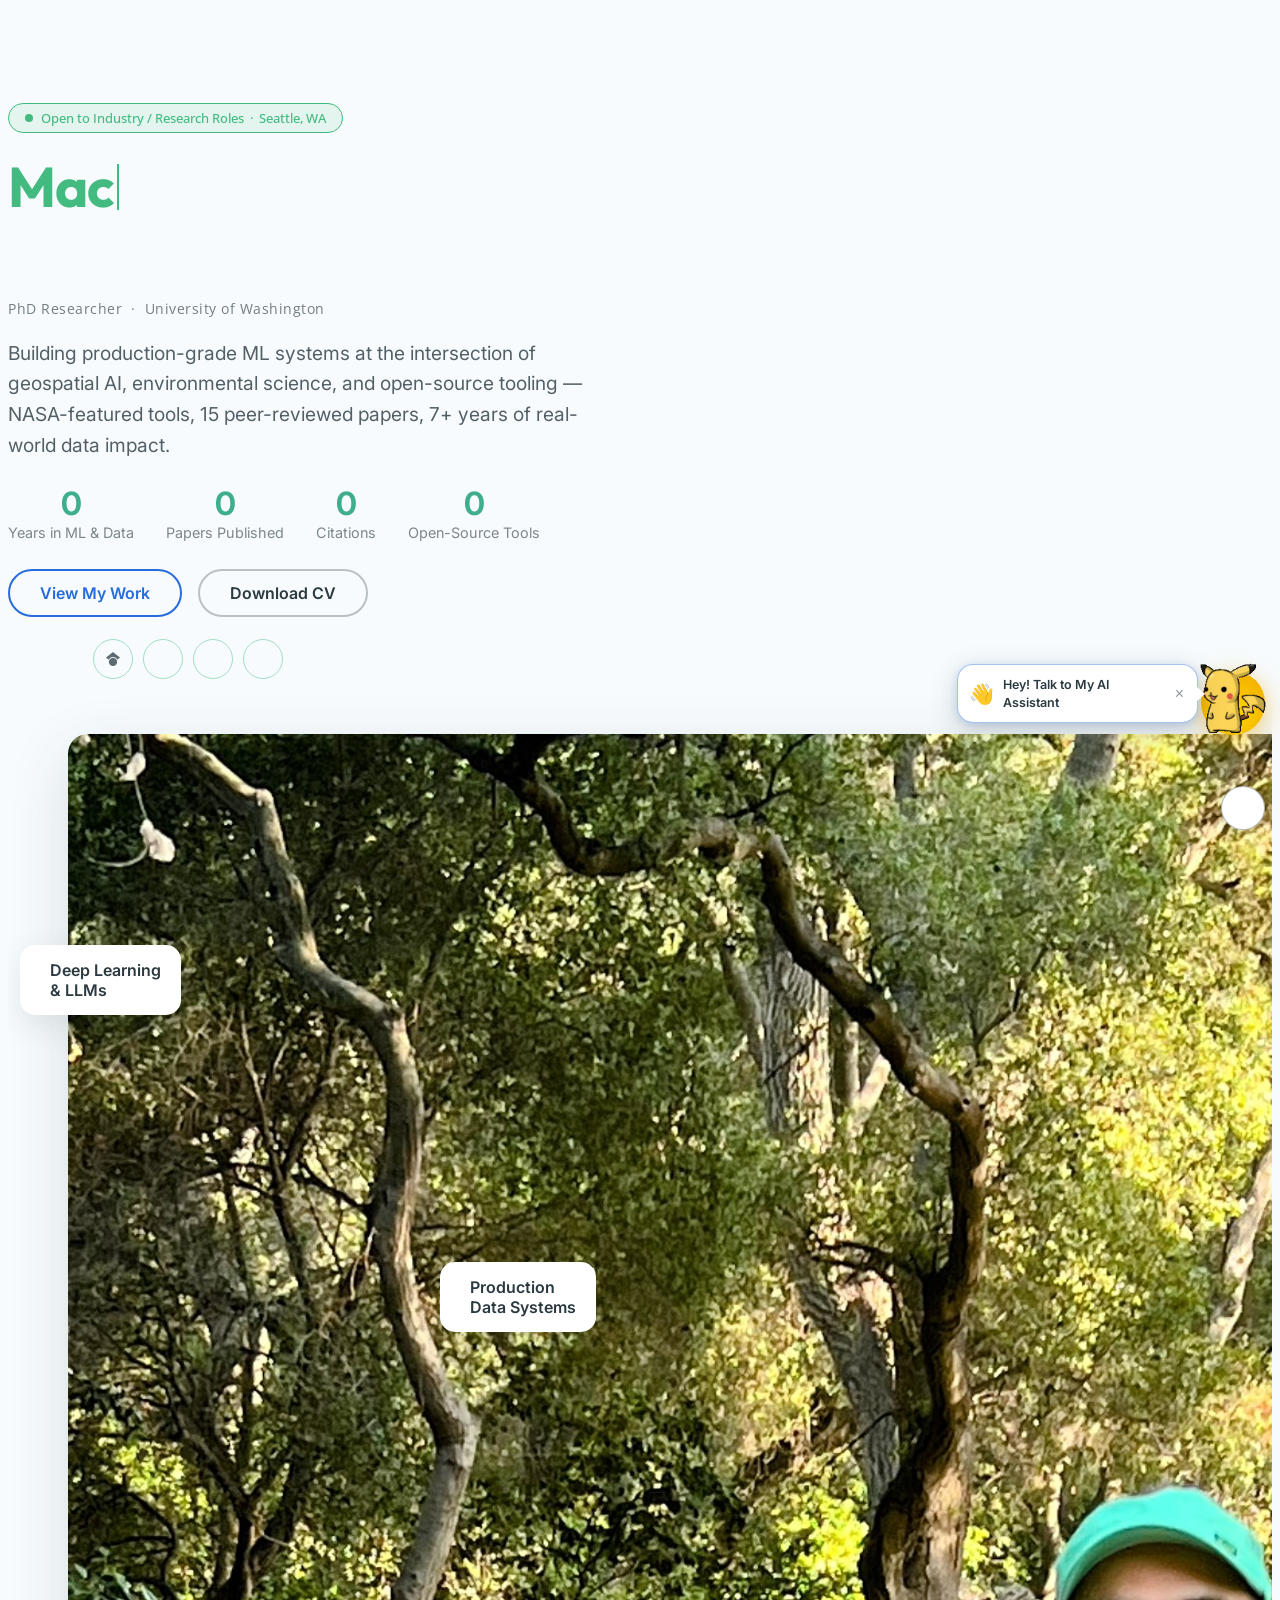
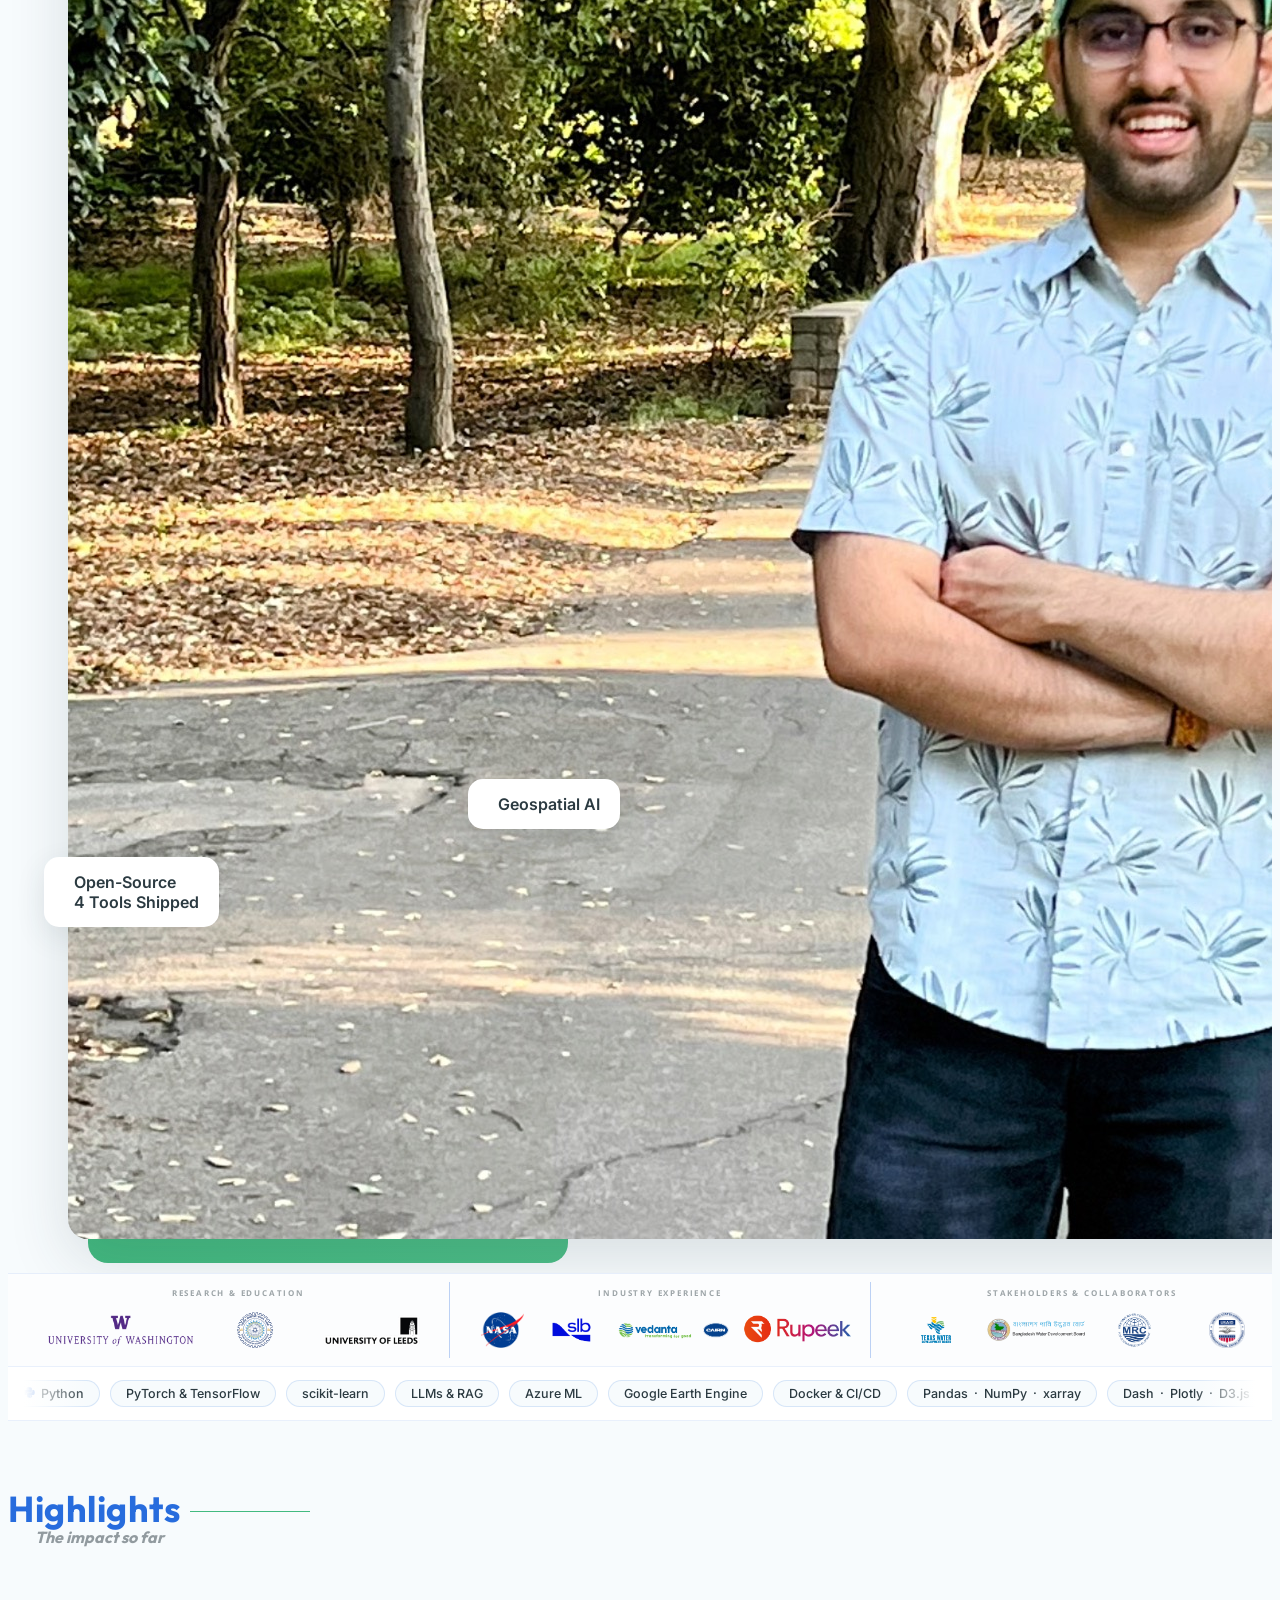
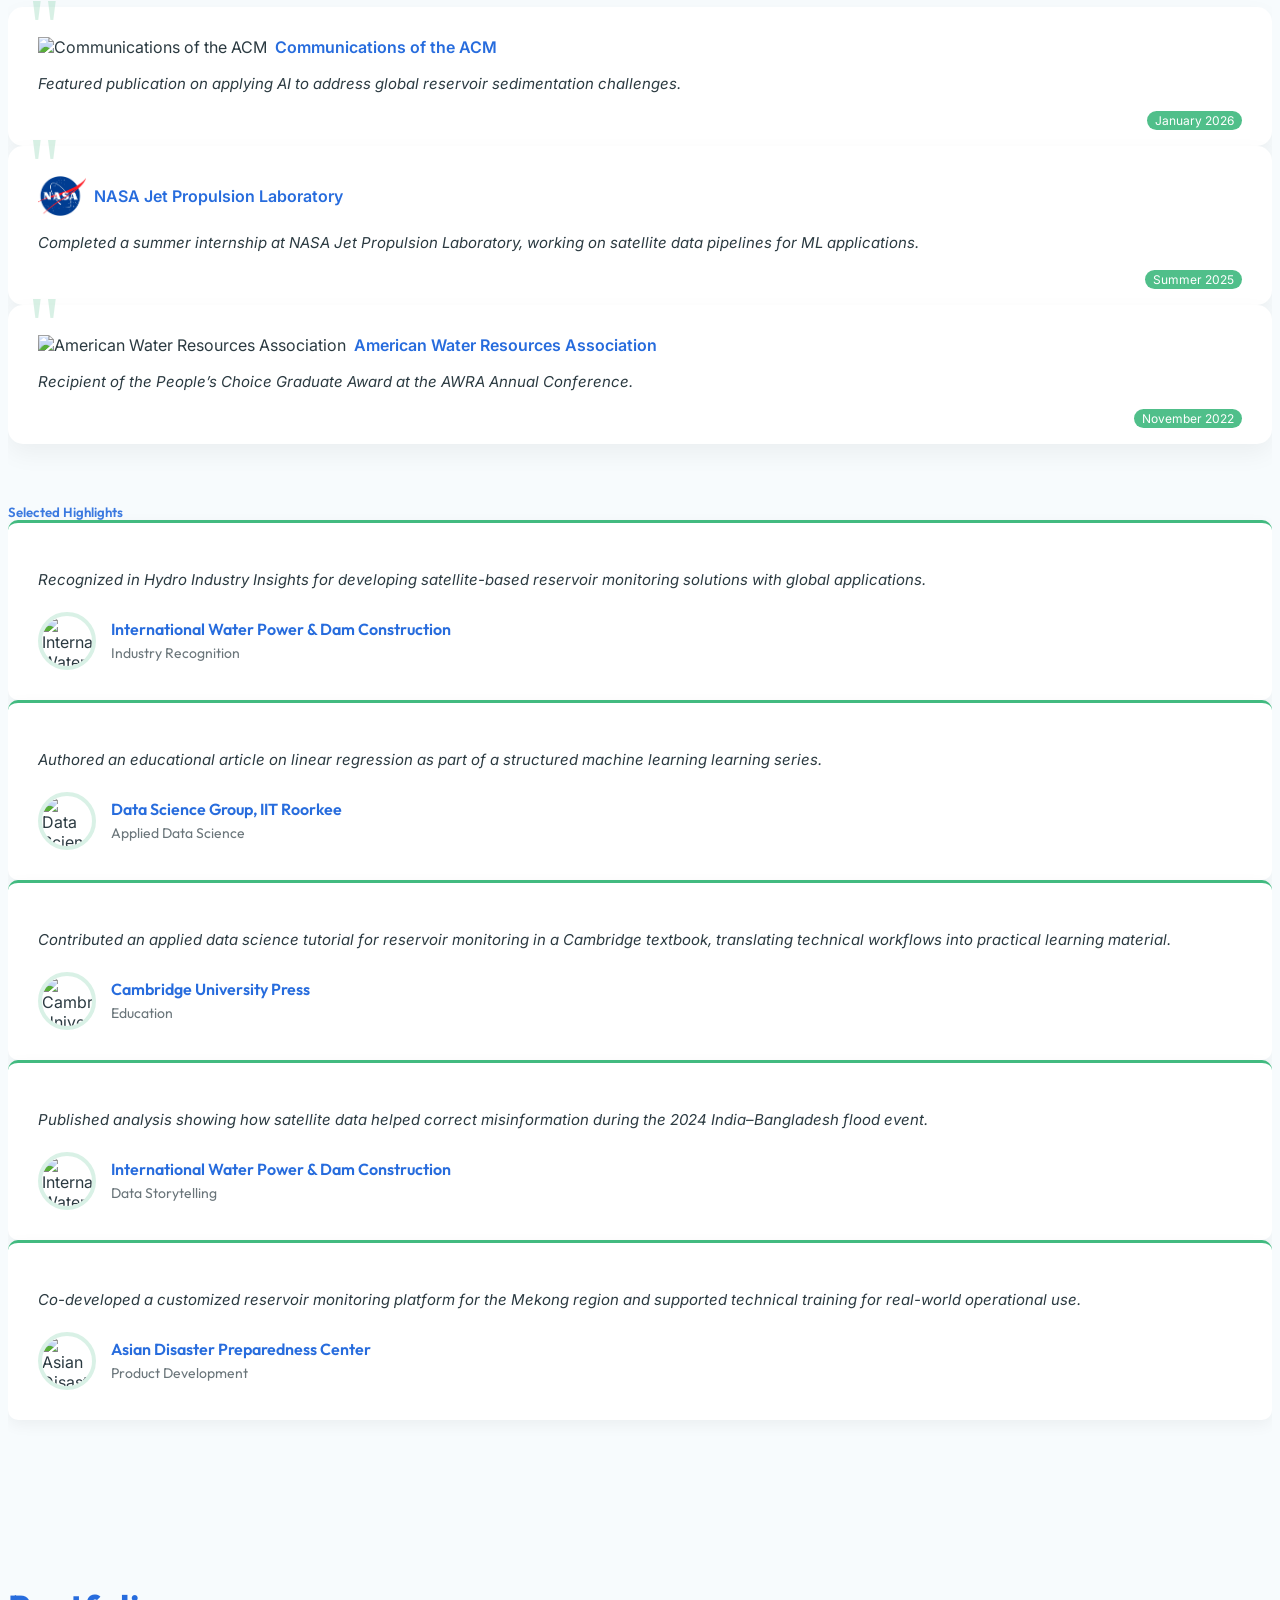
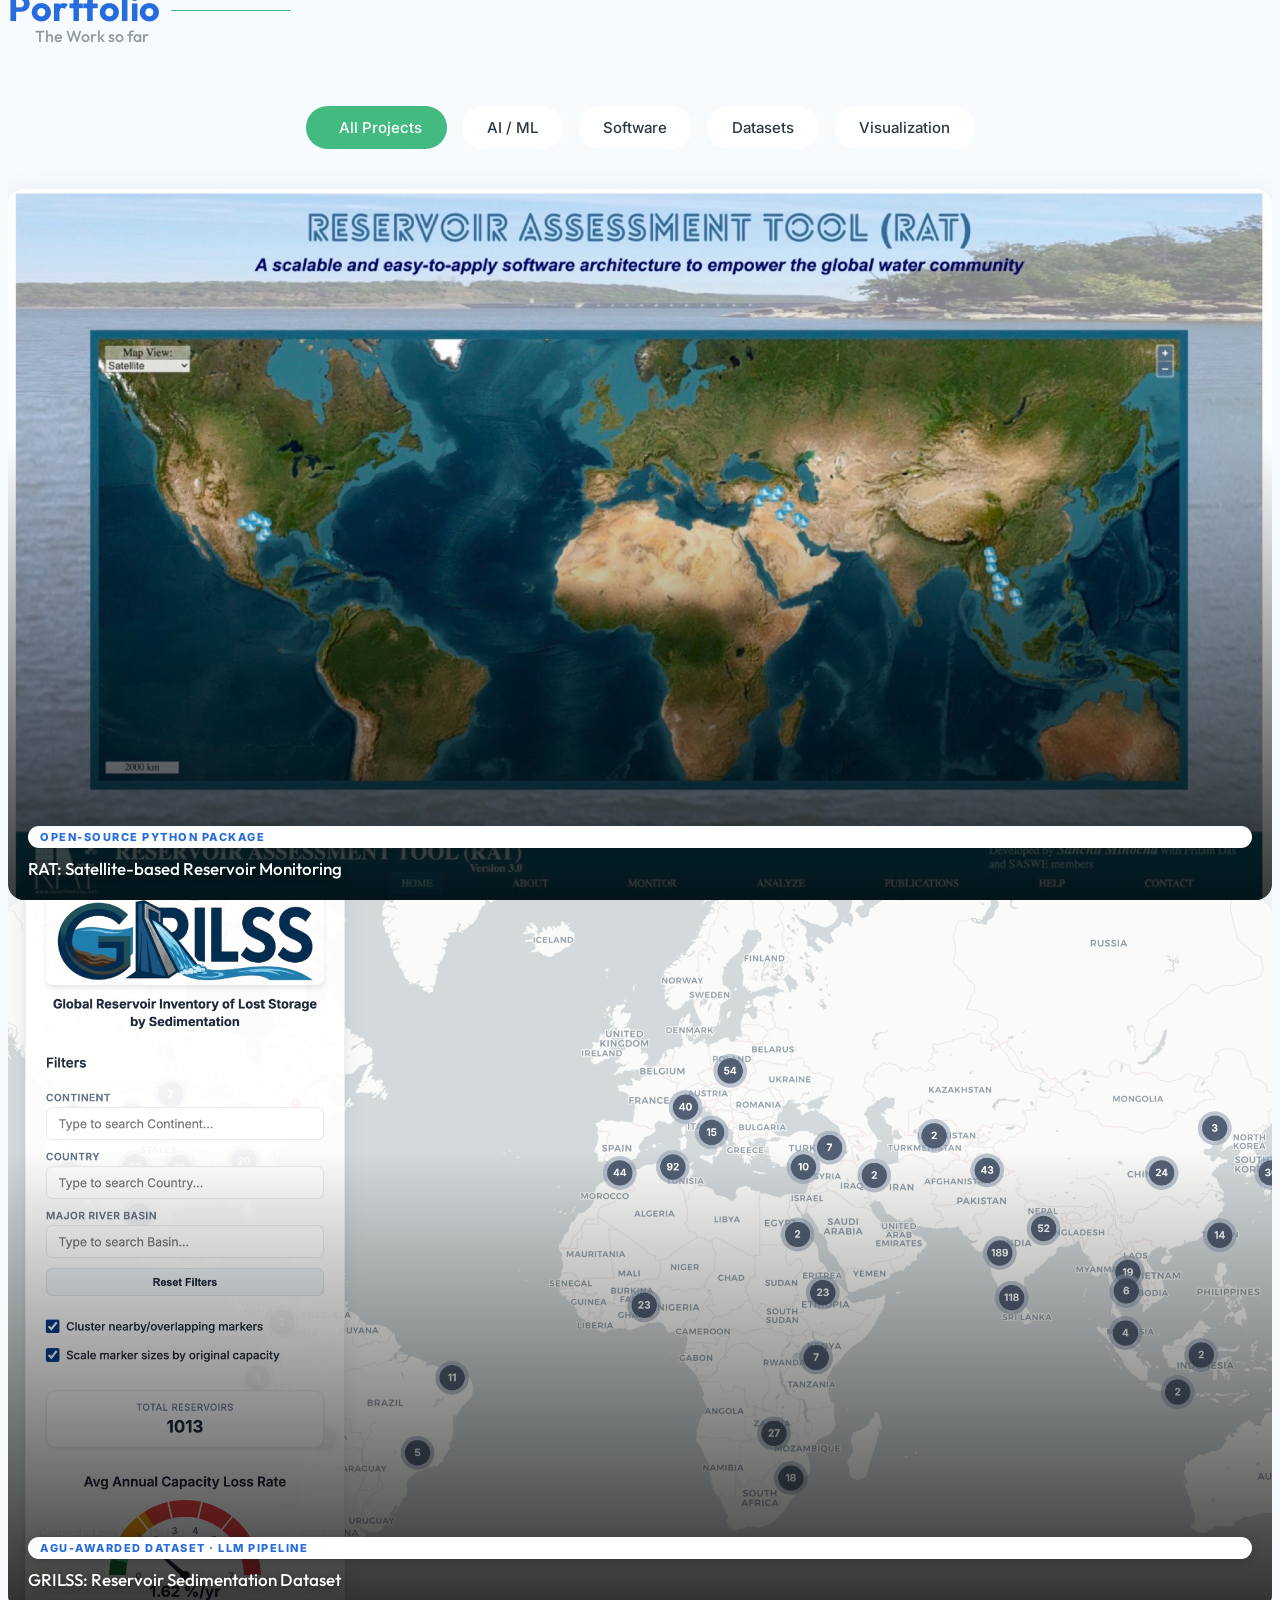
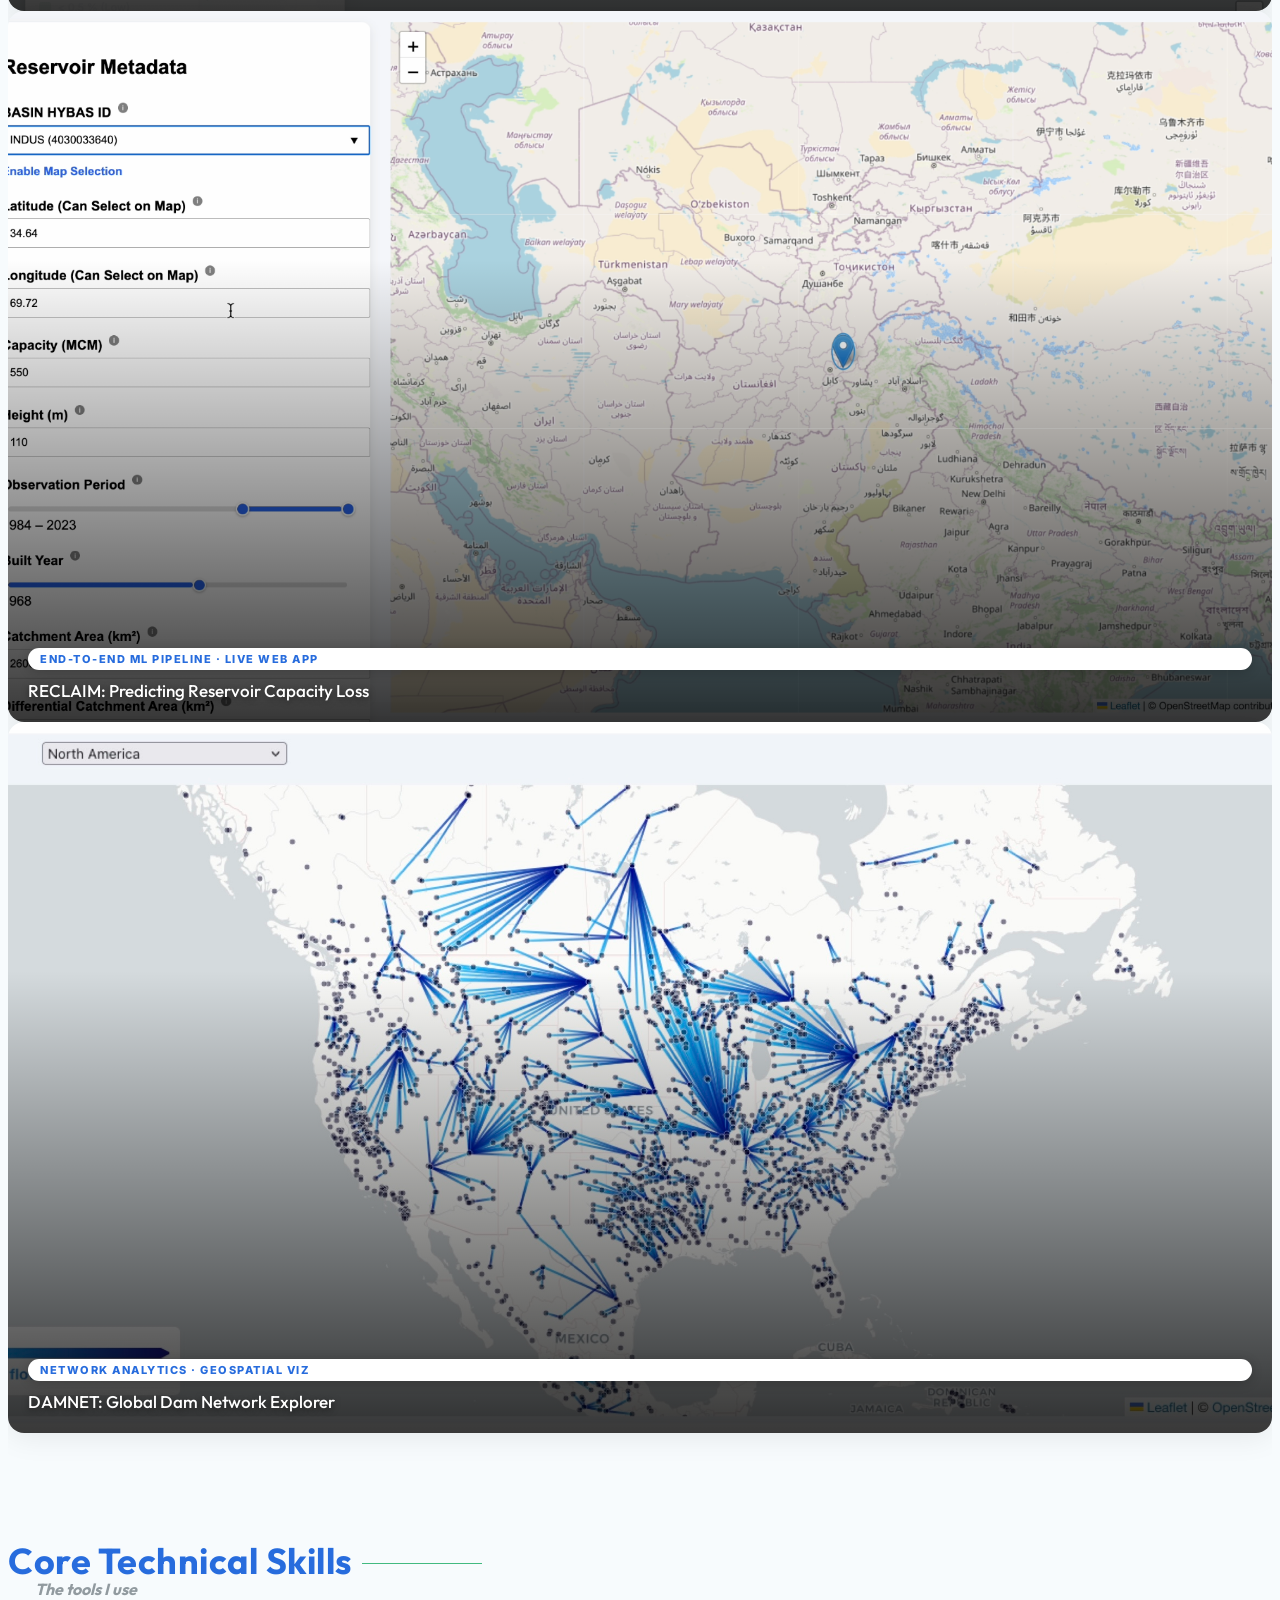
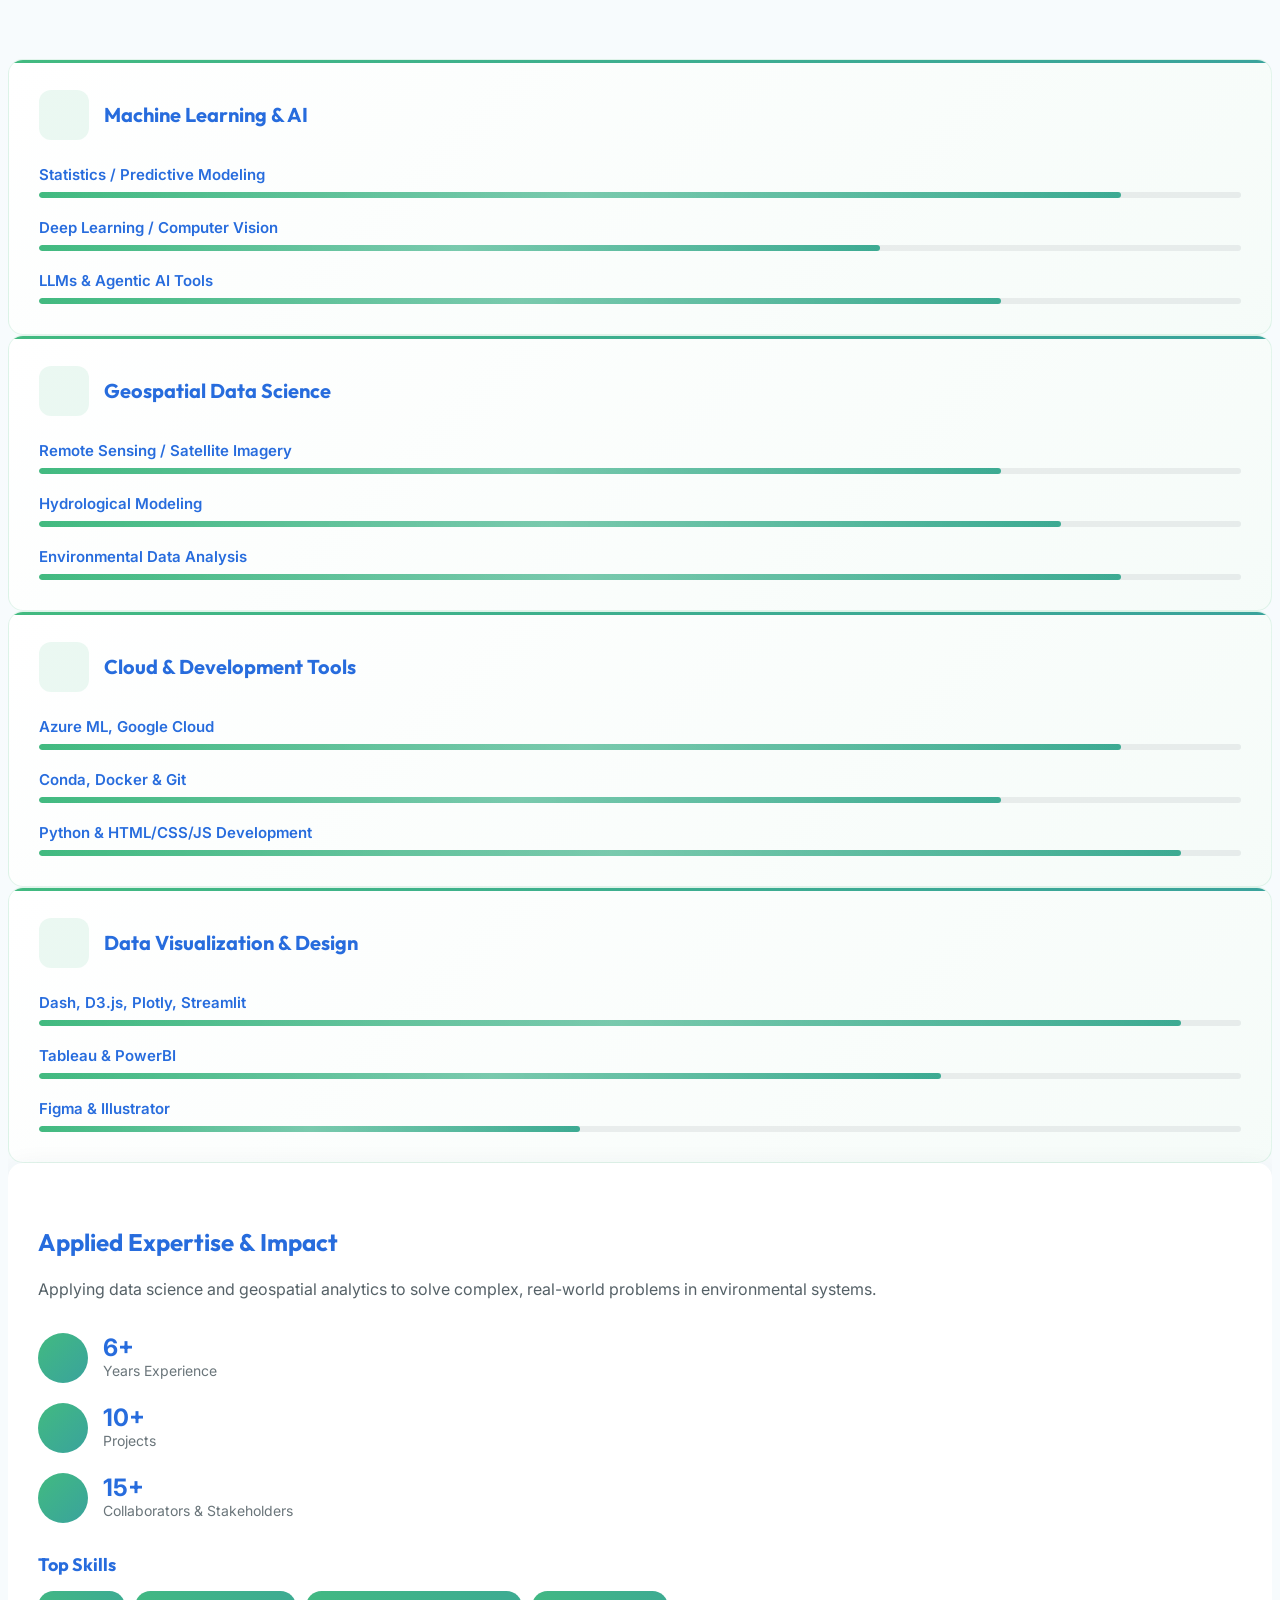
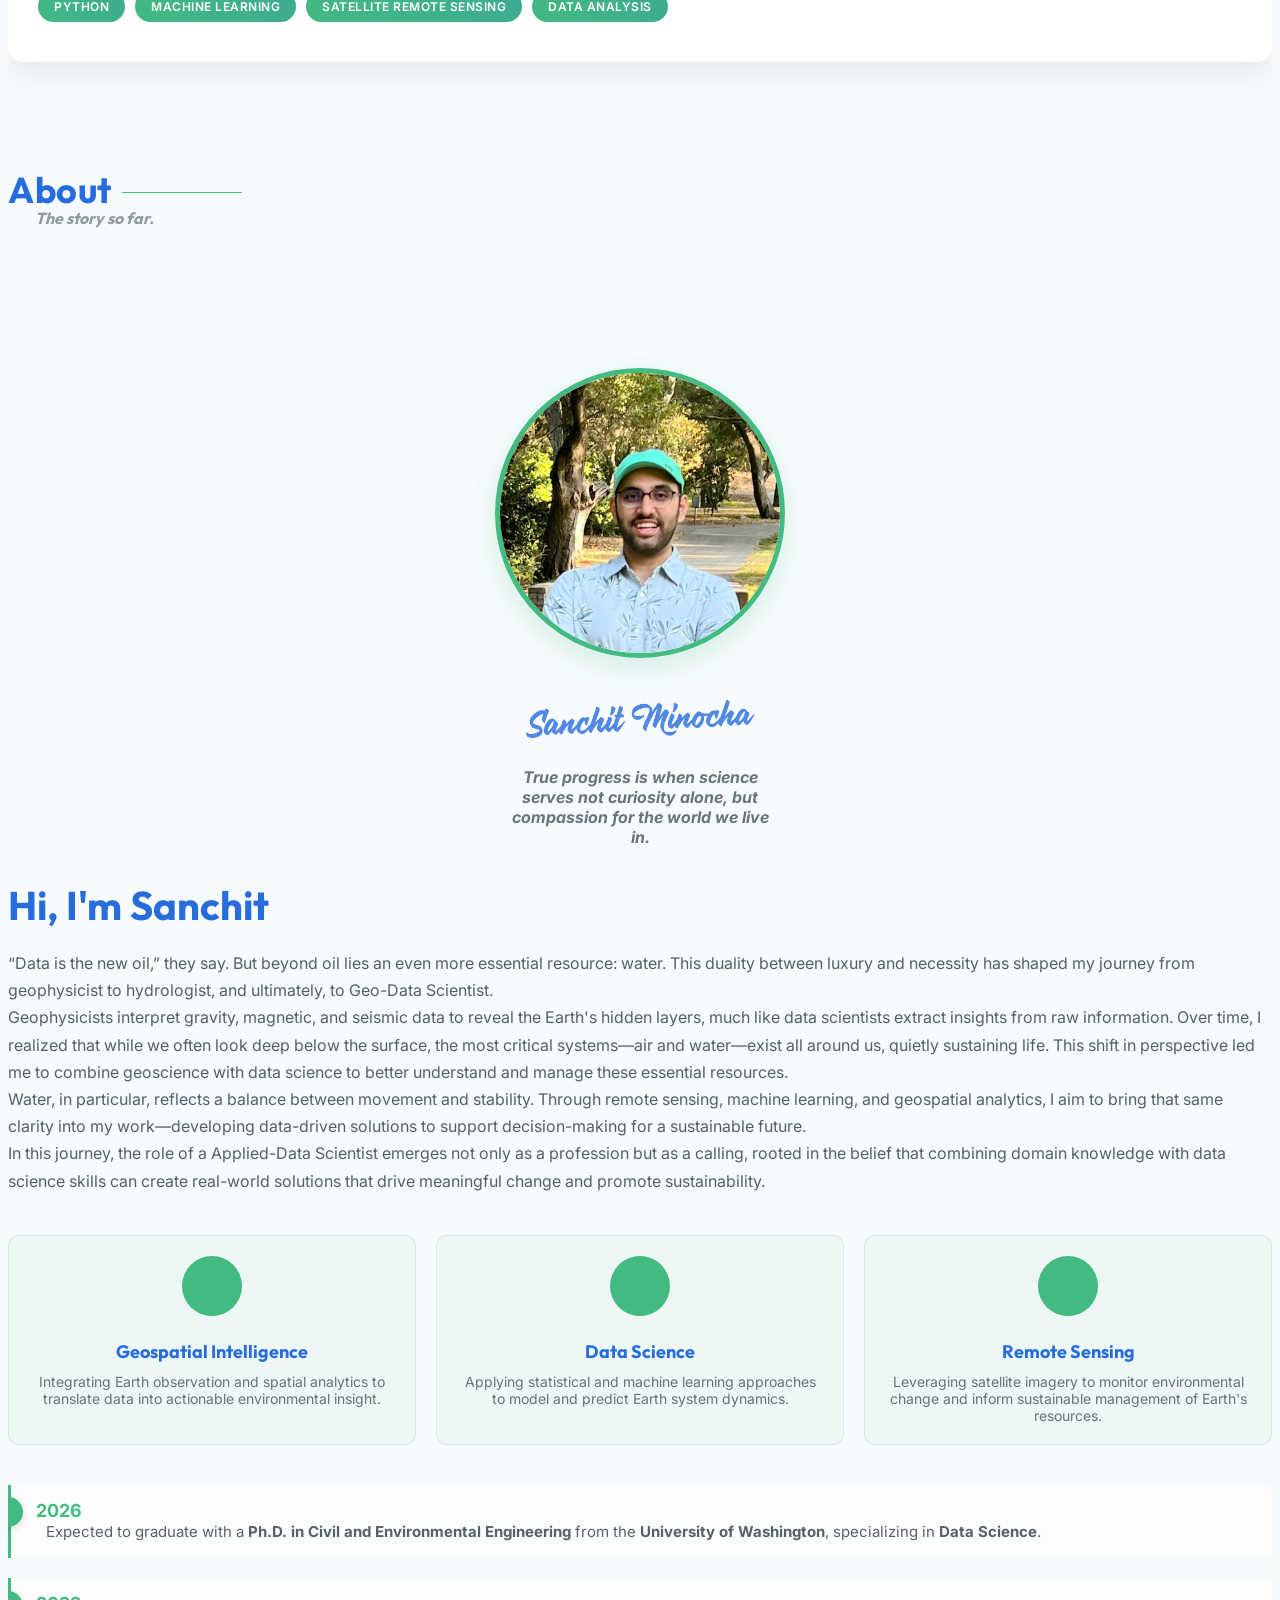
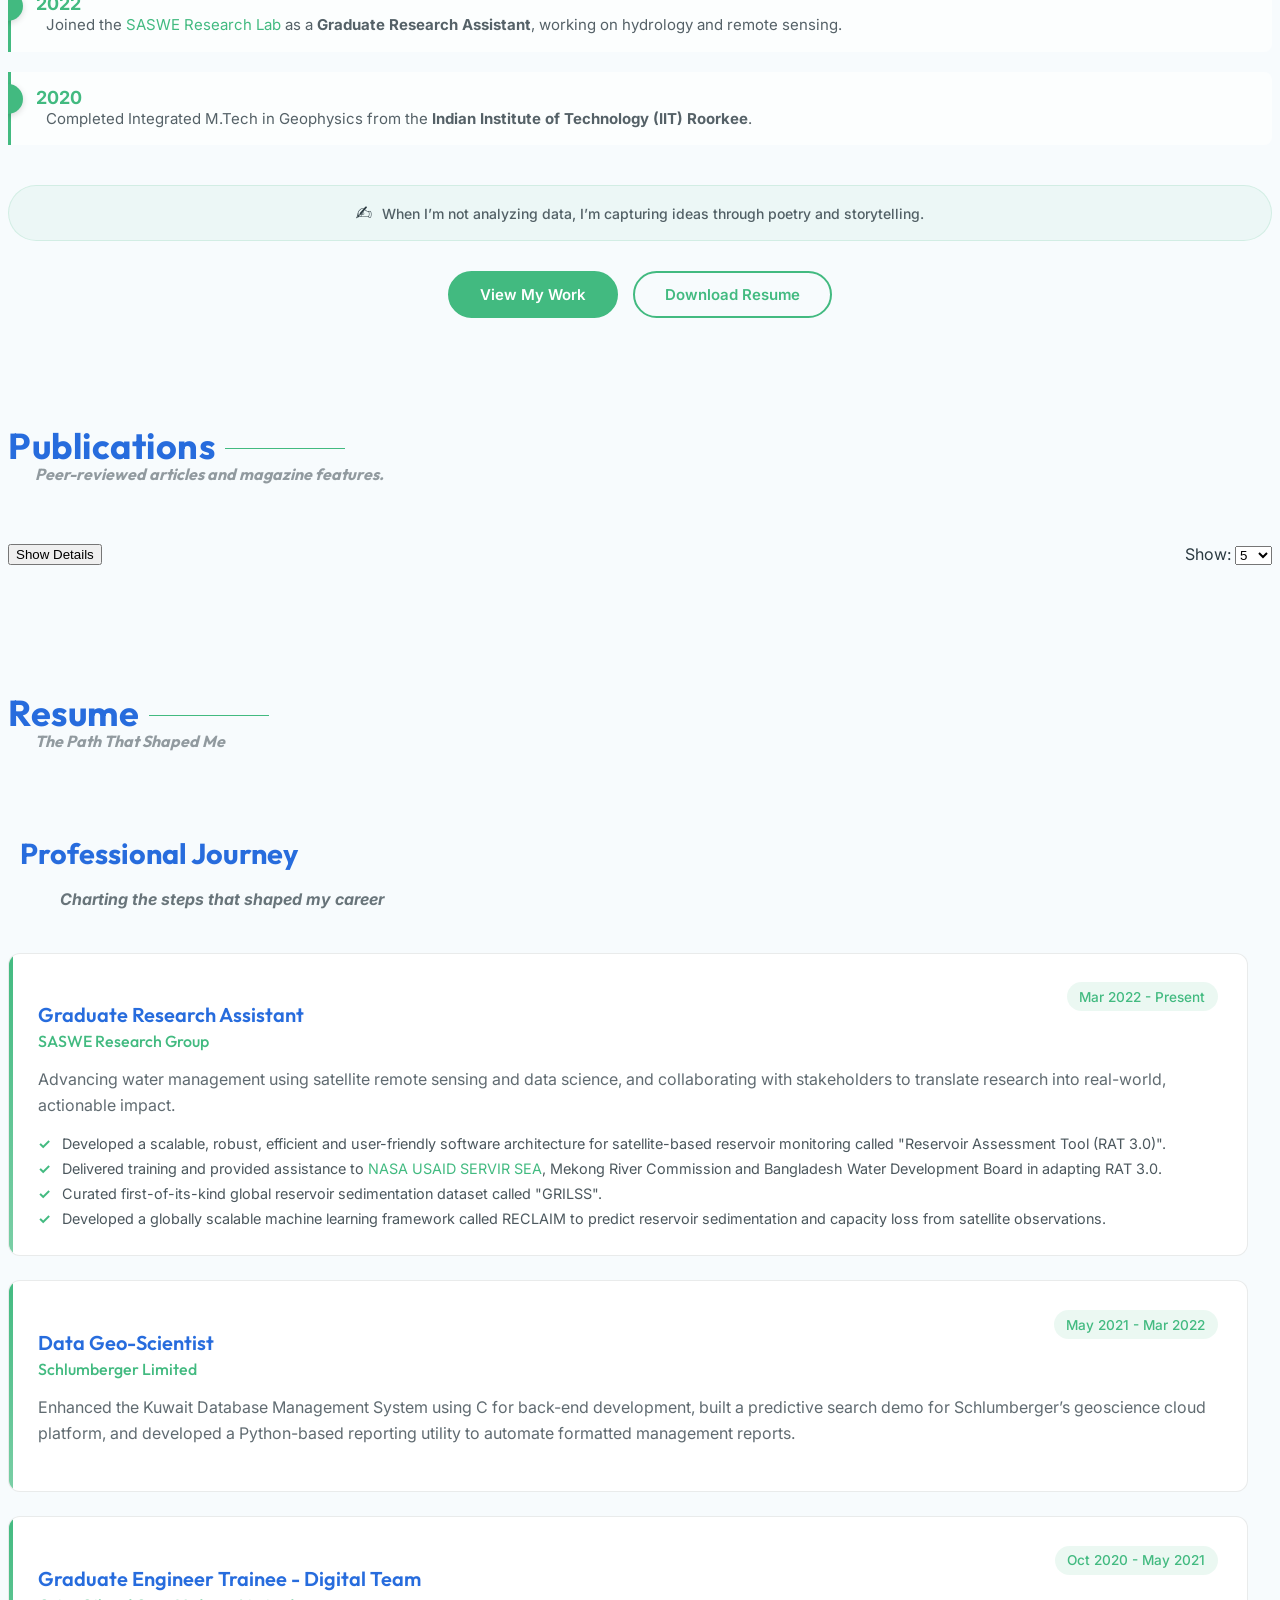
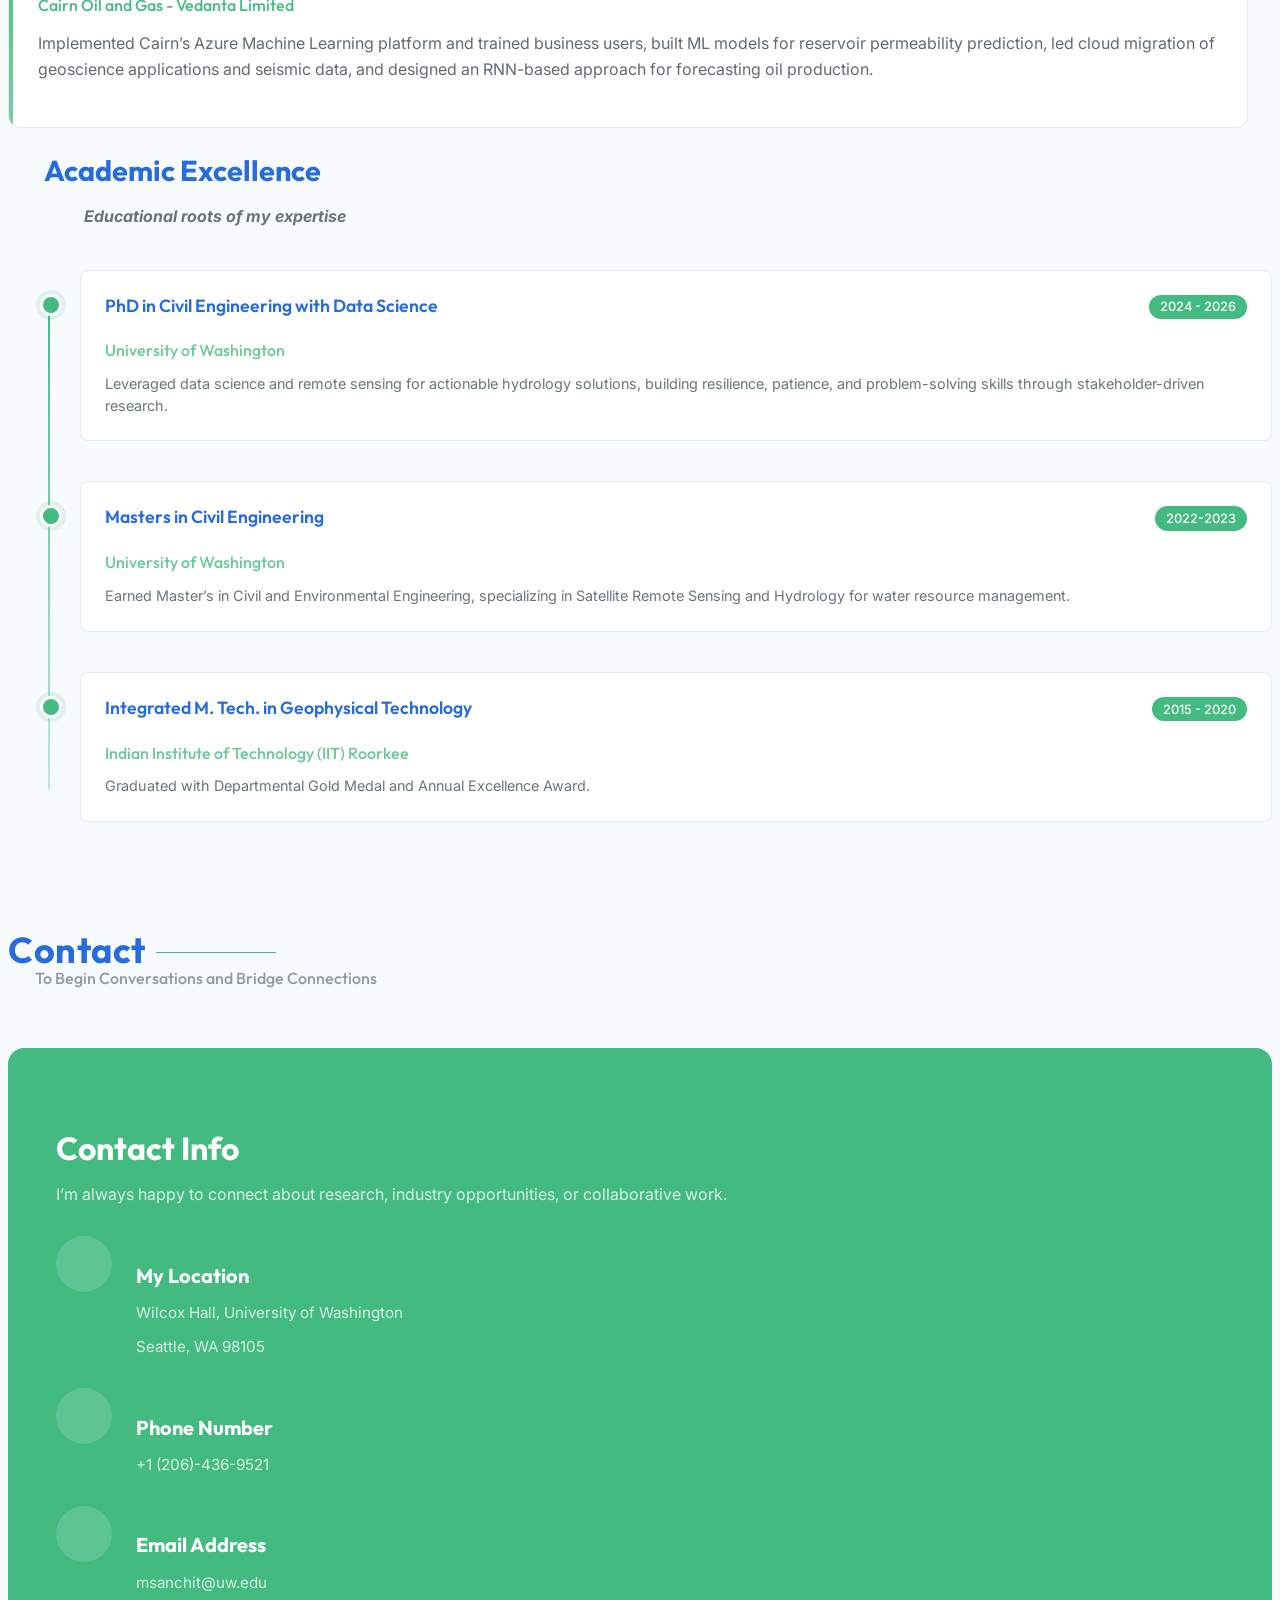
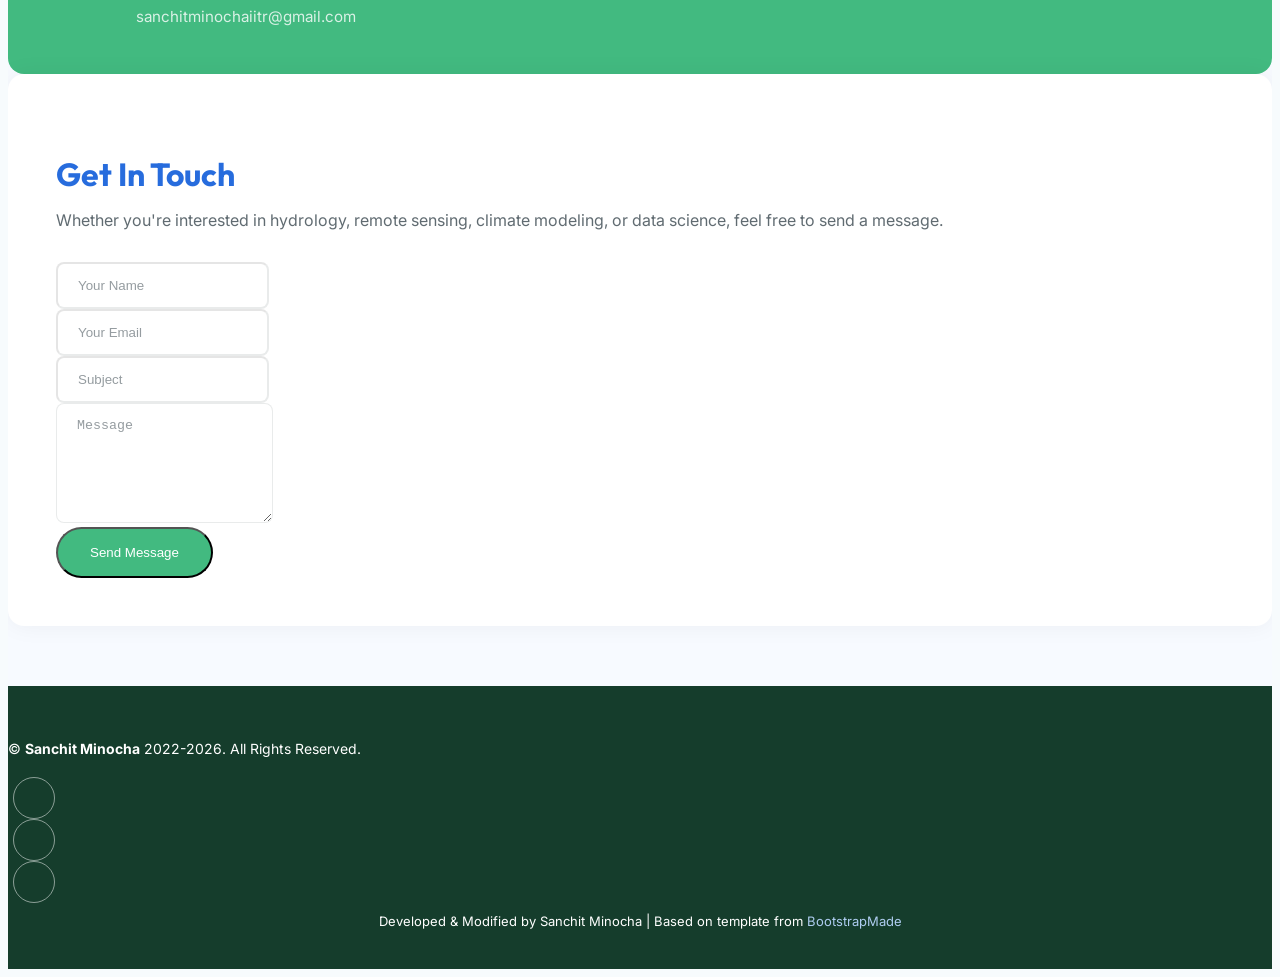
==== commit adc98170: "refactor: replace model toggle buttons with a dropdown menu supporting multiple AI providers" ====
--- a/index.html
+++ b/index.html
@@ -1192,17 +1192,12 @@
     </div>
 
     <div class="cb-model-bar">
-      <div class="cb-model-track">
-        <div id="cb-model-pill"></div>
-        <button class="cb-model-btn" data-model="local">
-          <span class="cb-model-btn-name">🏠 Local AI</span>
-          <span class="cb-model-btn-desc">Unlimited · Slightly slower</span>
-        </button>
-        <button class="cb-model-btn active" data-model="cloud">
-          <span class="cb-model-btn-name">⚡ Groq Cloud</span>
-          <span class="cb-model-btn-desc">Fast · Rate-limited</span>
-        </button>
-      </div>
+      <select id="cb-model-select" aria-label="AI model">
+        <option value="groq" selected>⚡ Groq — llama-3.3-70b</option>
+        <option value="openrouter">🌐 OpenRouter — GPT-OSS 20B</option>
+        <option value="cerebras">🧠 Cerebras — llama3.1-8b</option>
+        <option value="local">🏠 Local AI — phi3:mini</option>
+      </select>
       <select id="cb-length" aria-label="Response length">
         <option value="short">✦ Short</option>
         <option value="long">✦ Long</option>
--- a/assets/css/main.css
+++ b/assets/css/main.css
@@ -4506,7 +4506,26 @@
   align-items: center;
   gap: 8px;
 }
-.cb-model-track { flex: 1; }
+/* ── Model dropdown ── */
+#cb-model-select {
+  flex: 1;
+  appearance: none;
+  -webkit-appearance: none;
+  background: color-mix(in srgb, var(--default-color), transparent 93%)
+    url("data:image/svg+xml,%3Csvg xmlns='http://www.w3.org/2000/svg' width='10' height='6'%3E%3Cpath d='M0 0l5 6 5-6z' fill='%23888'/%3E%3C/svg%3E")
+    no-repeat right 10px center / 8px 5px;
+  border: 1px solid color-mix(in srgb, var(--default-color), transparent 80%);
+  border-radius: 999px;
+  padding: 5px 28px 5px 12px;
+  font-size: 12px;
+  font-weight: 600;
+  color: var(--default-color);
+  cursor: pointer;
+  transition: border-color 0.2s, background-color 0.2s;
+  min-width: 0;
+}
+#cb-model-select:hover  { border-color: #F5C518; background-color: color-mix(in srgb, #F5C518, transparent 88%); }
+#cb-model-select:focus  { outline: none; border-color: #F5C518; }
 
 /* ── Response-length select ── */
 #cb-length {
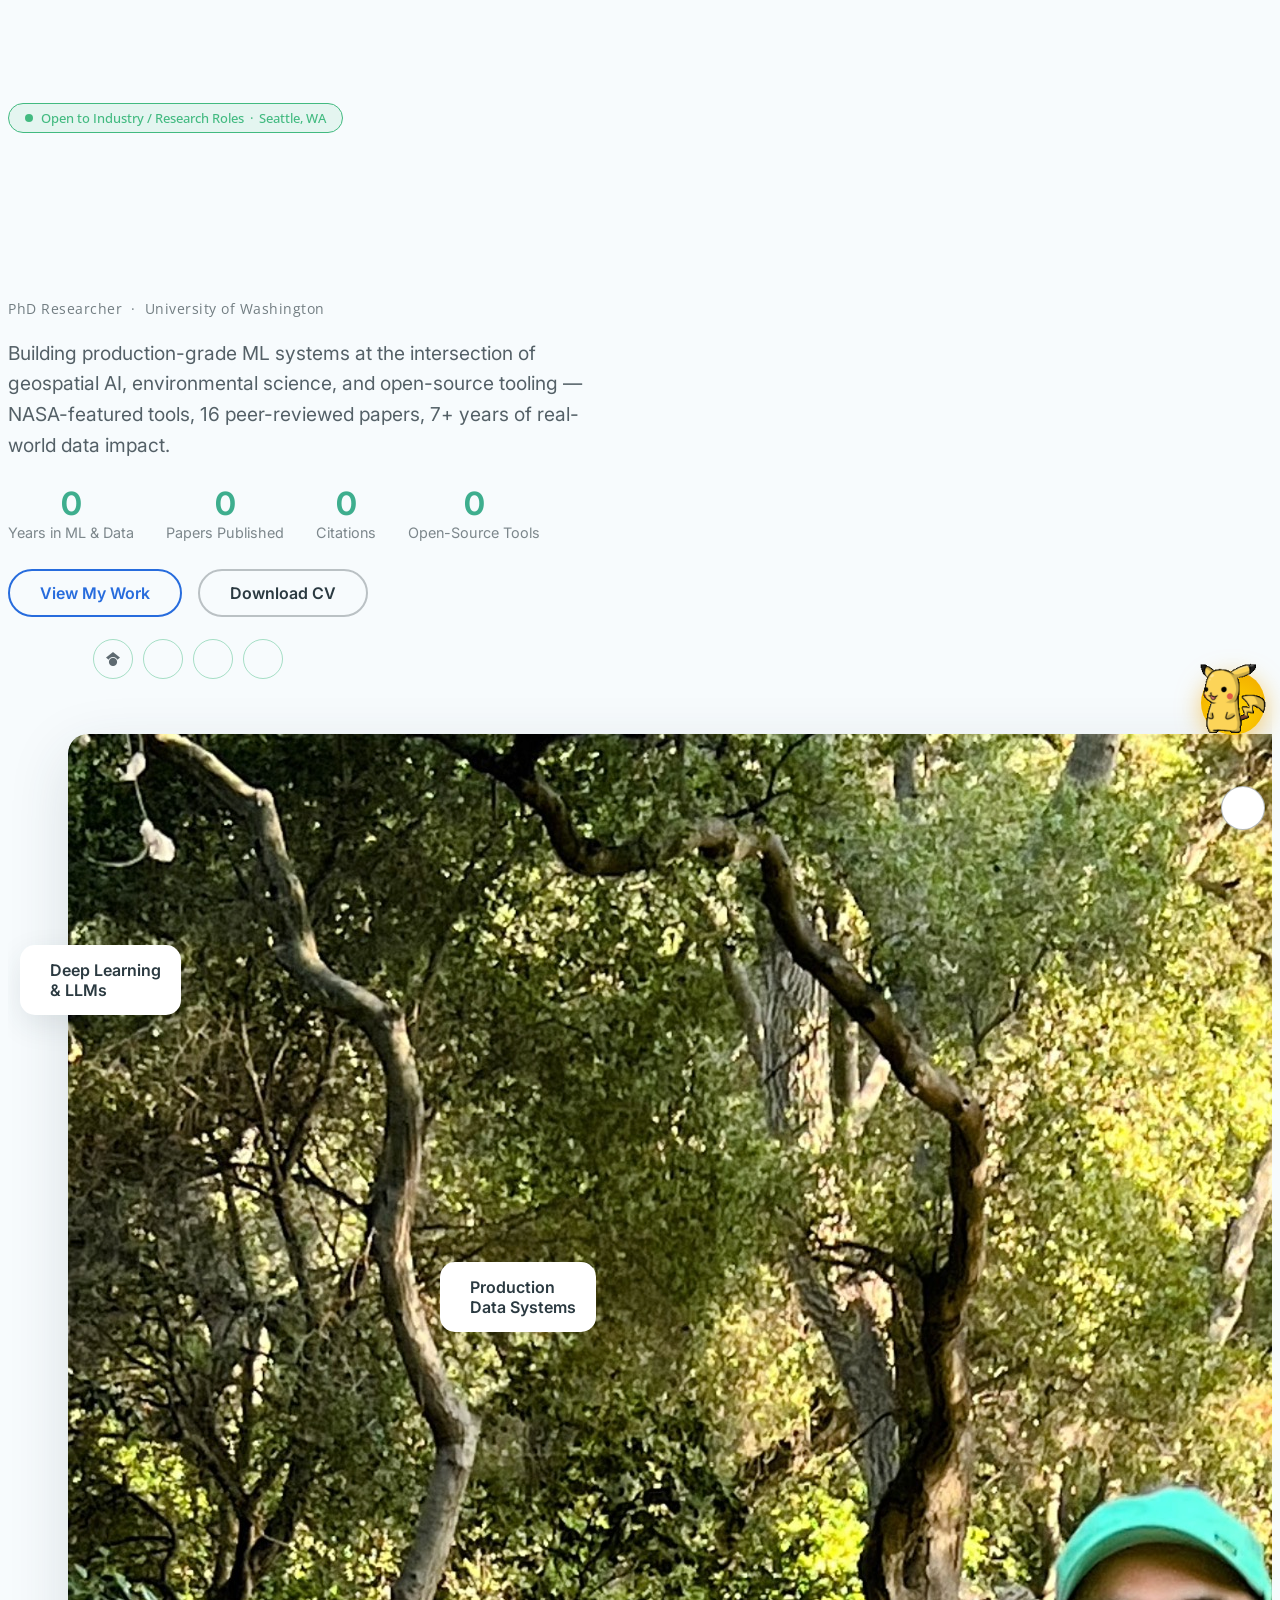
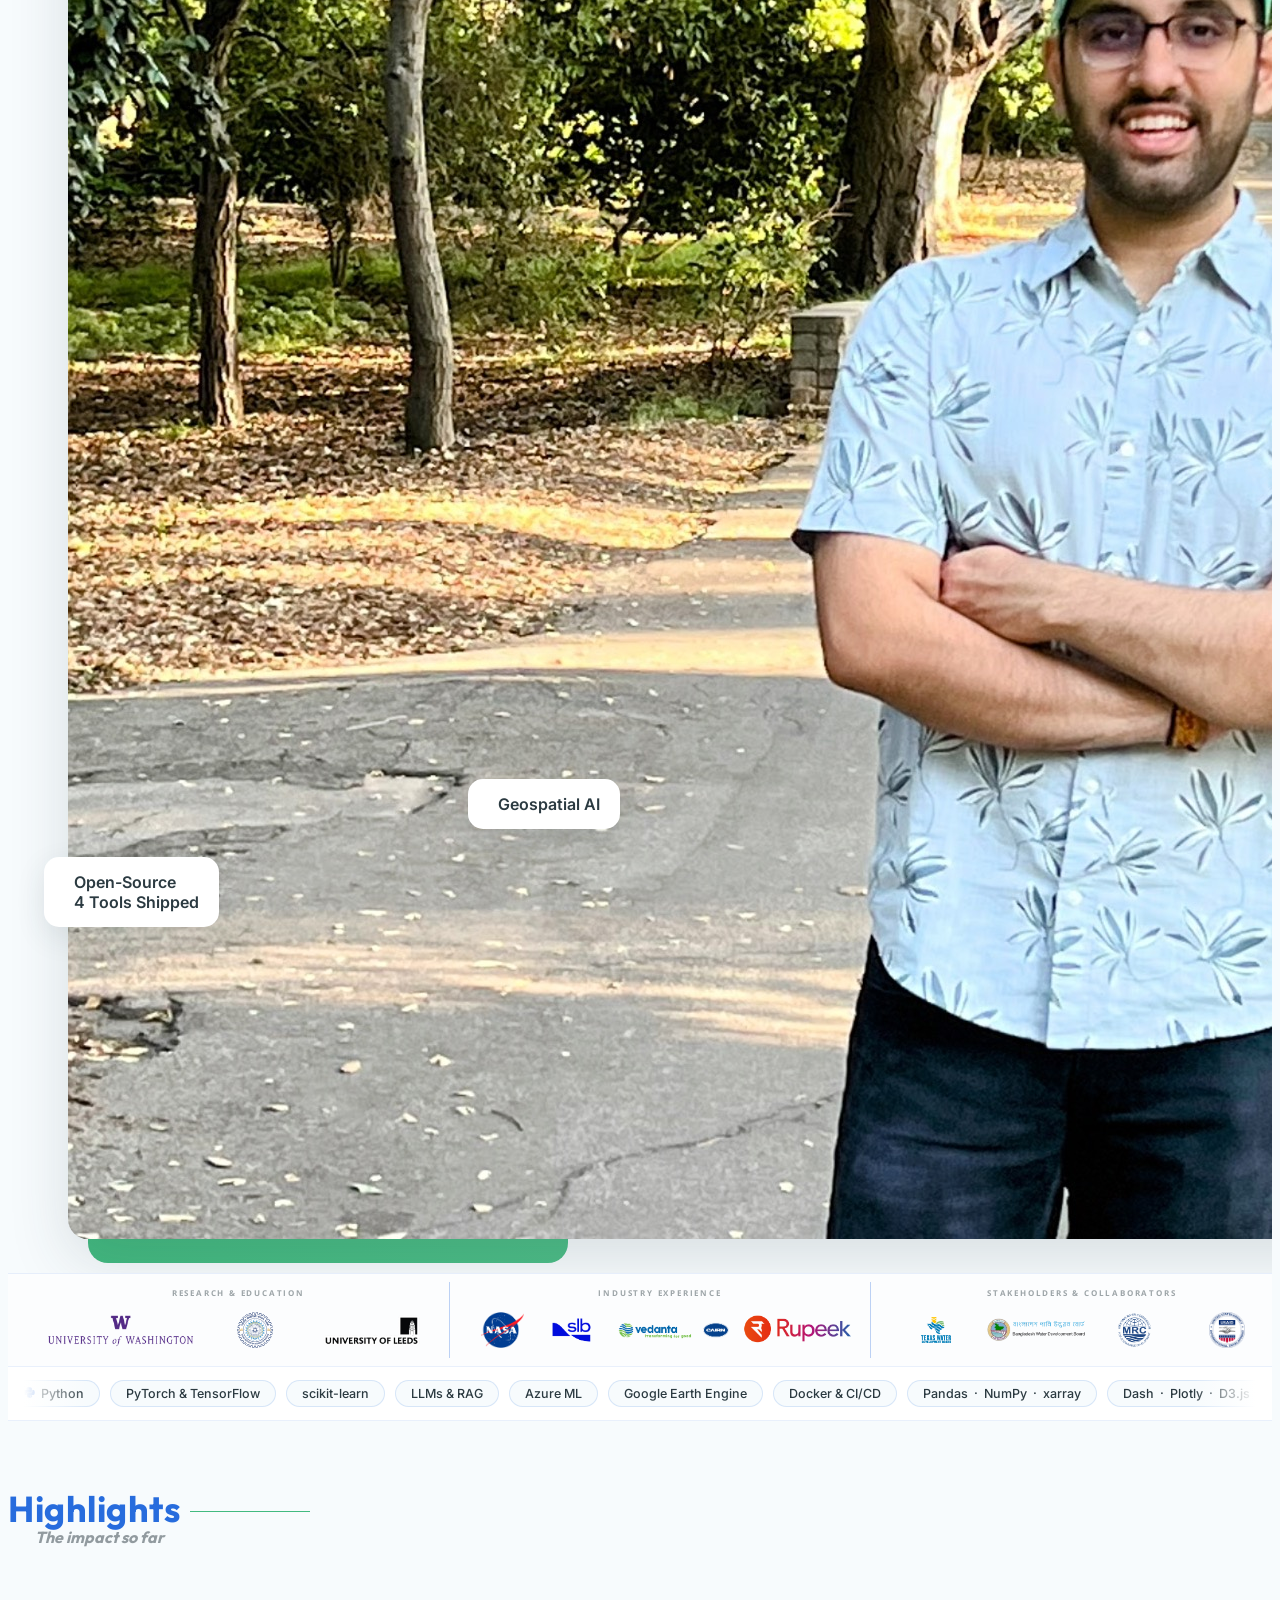
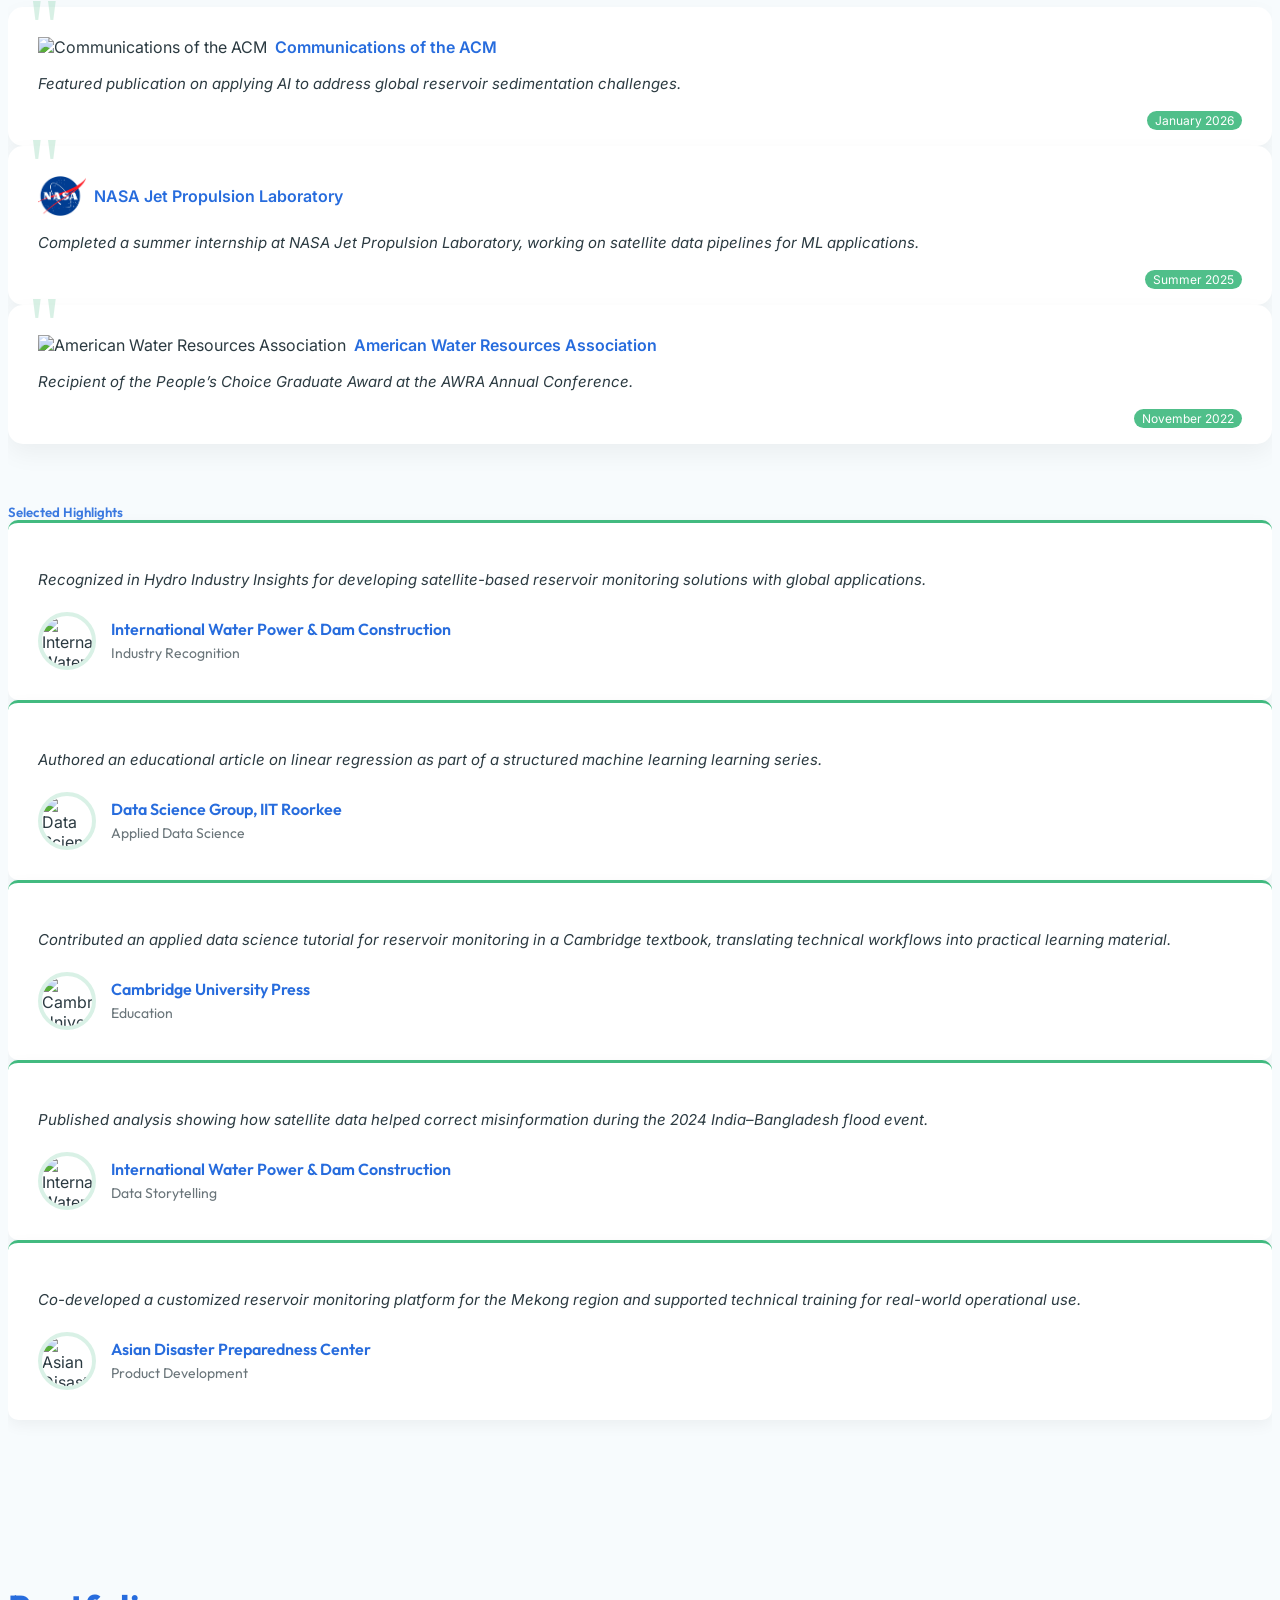
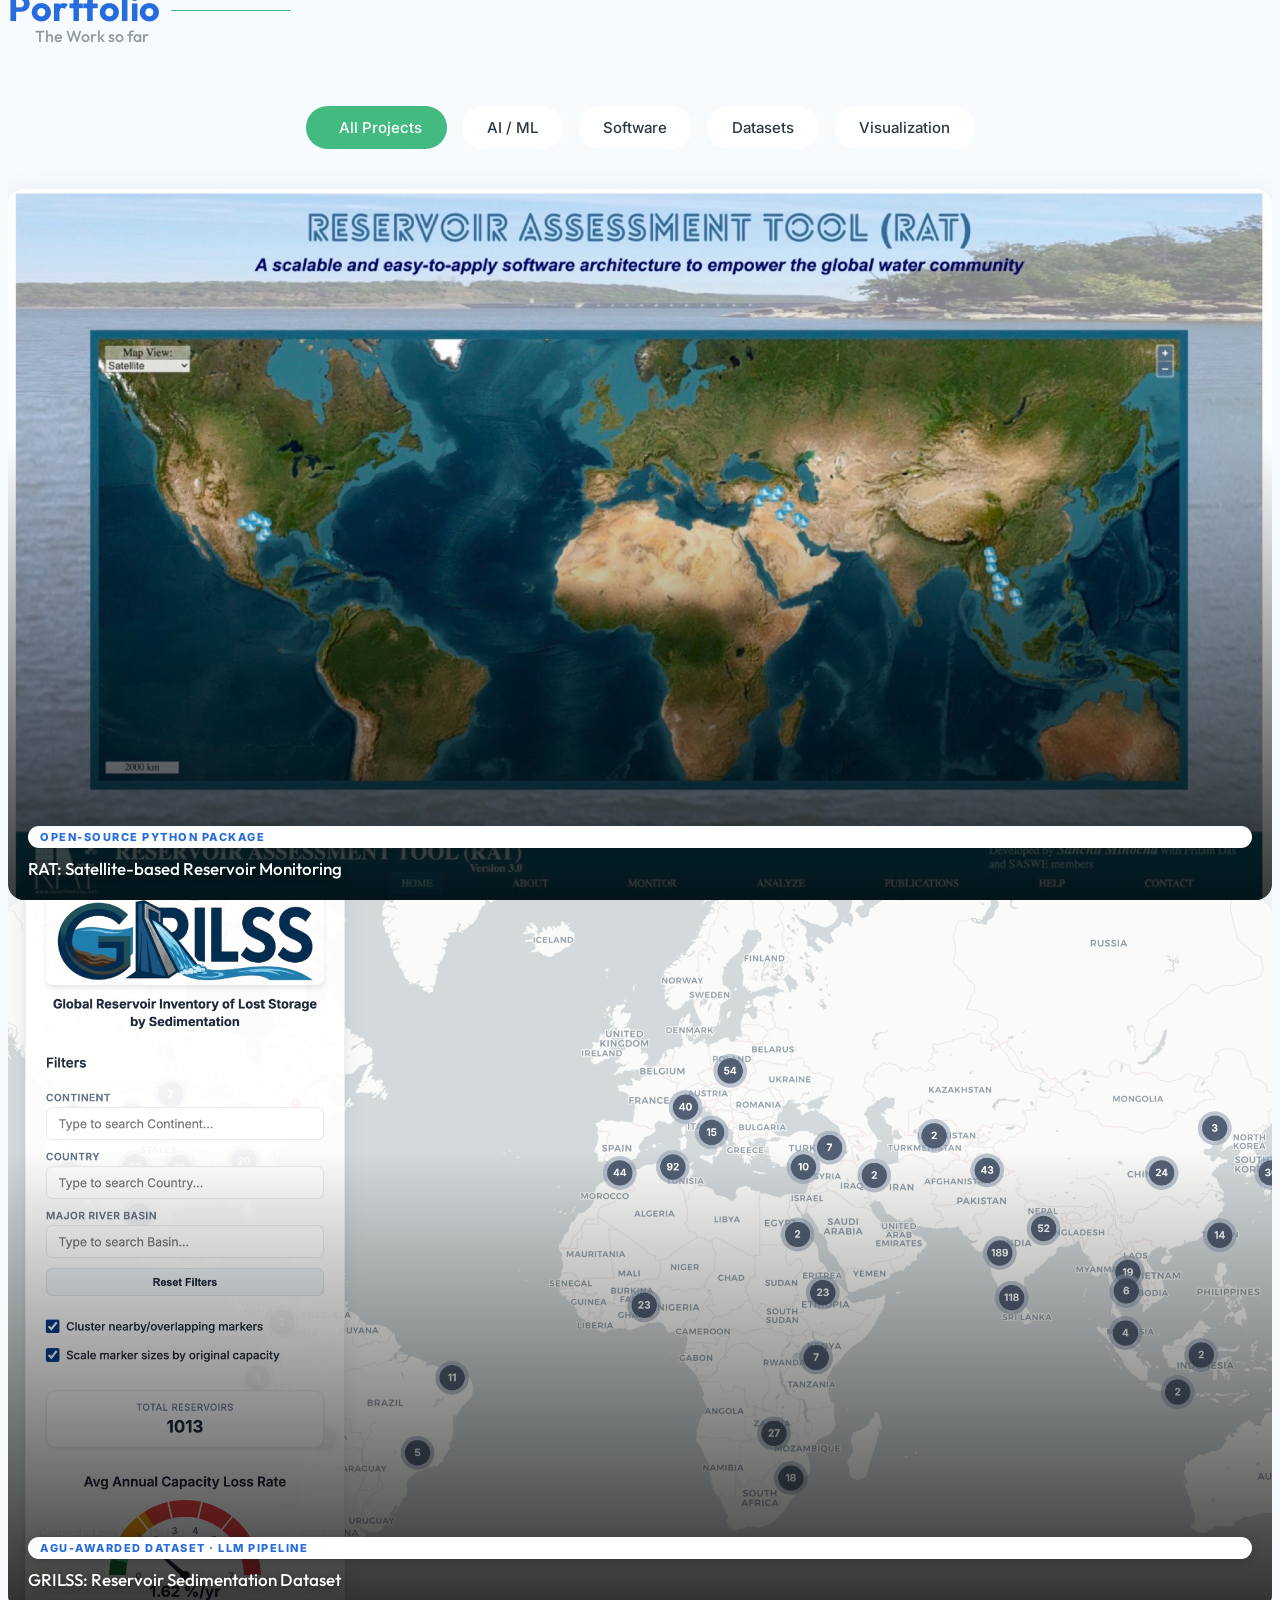
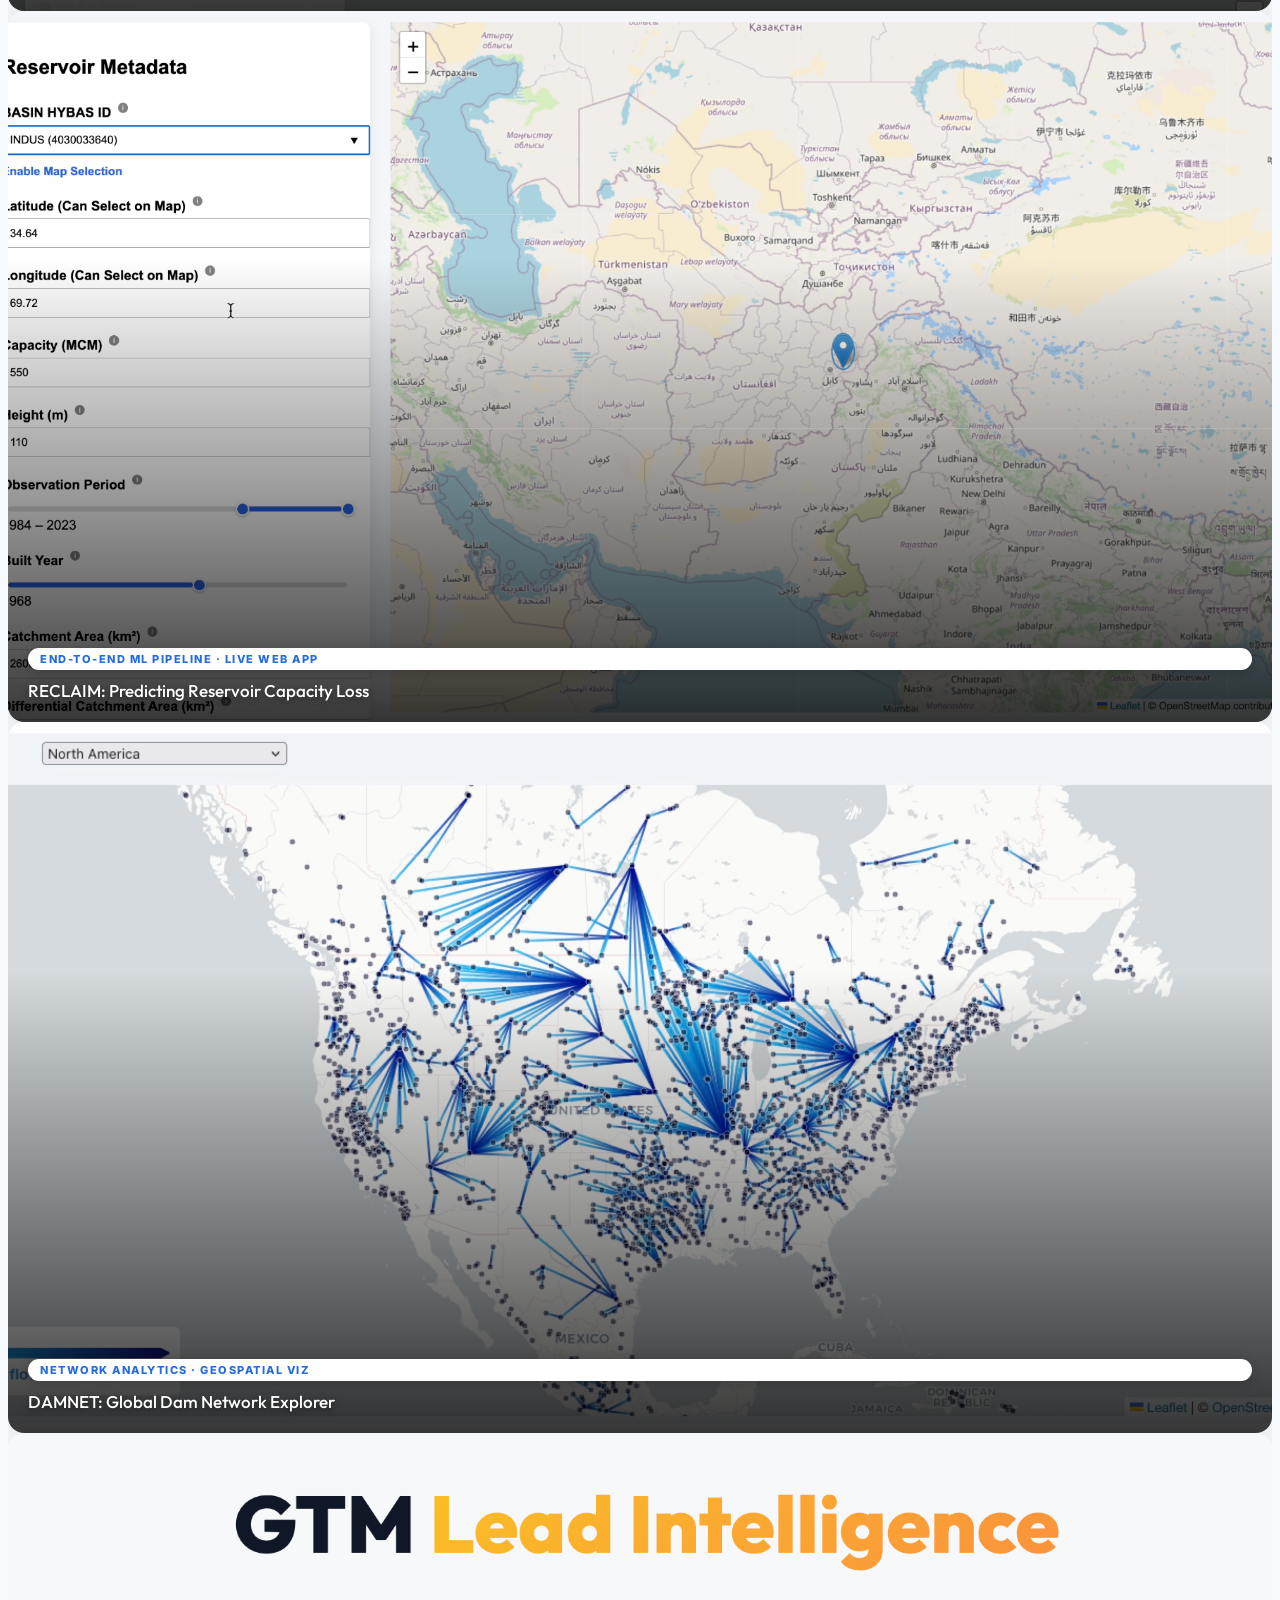
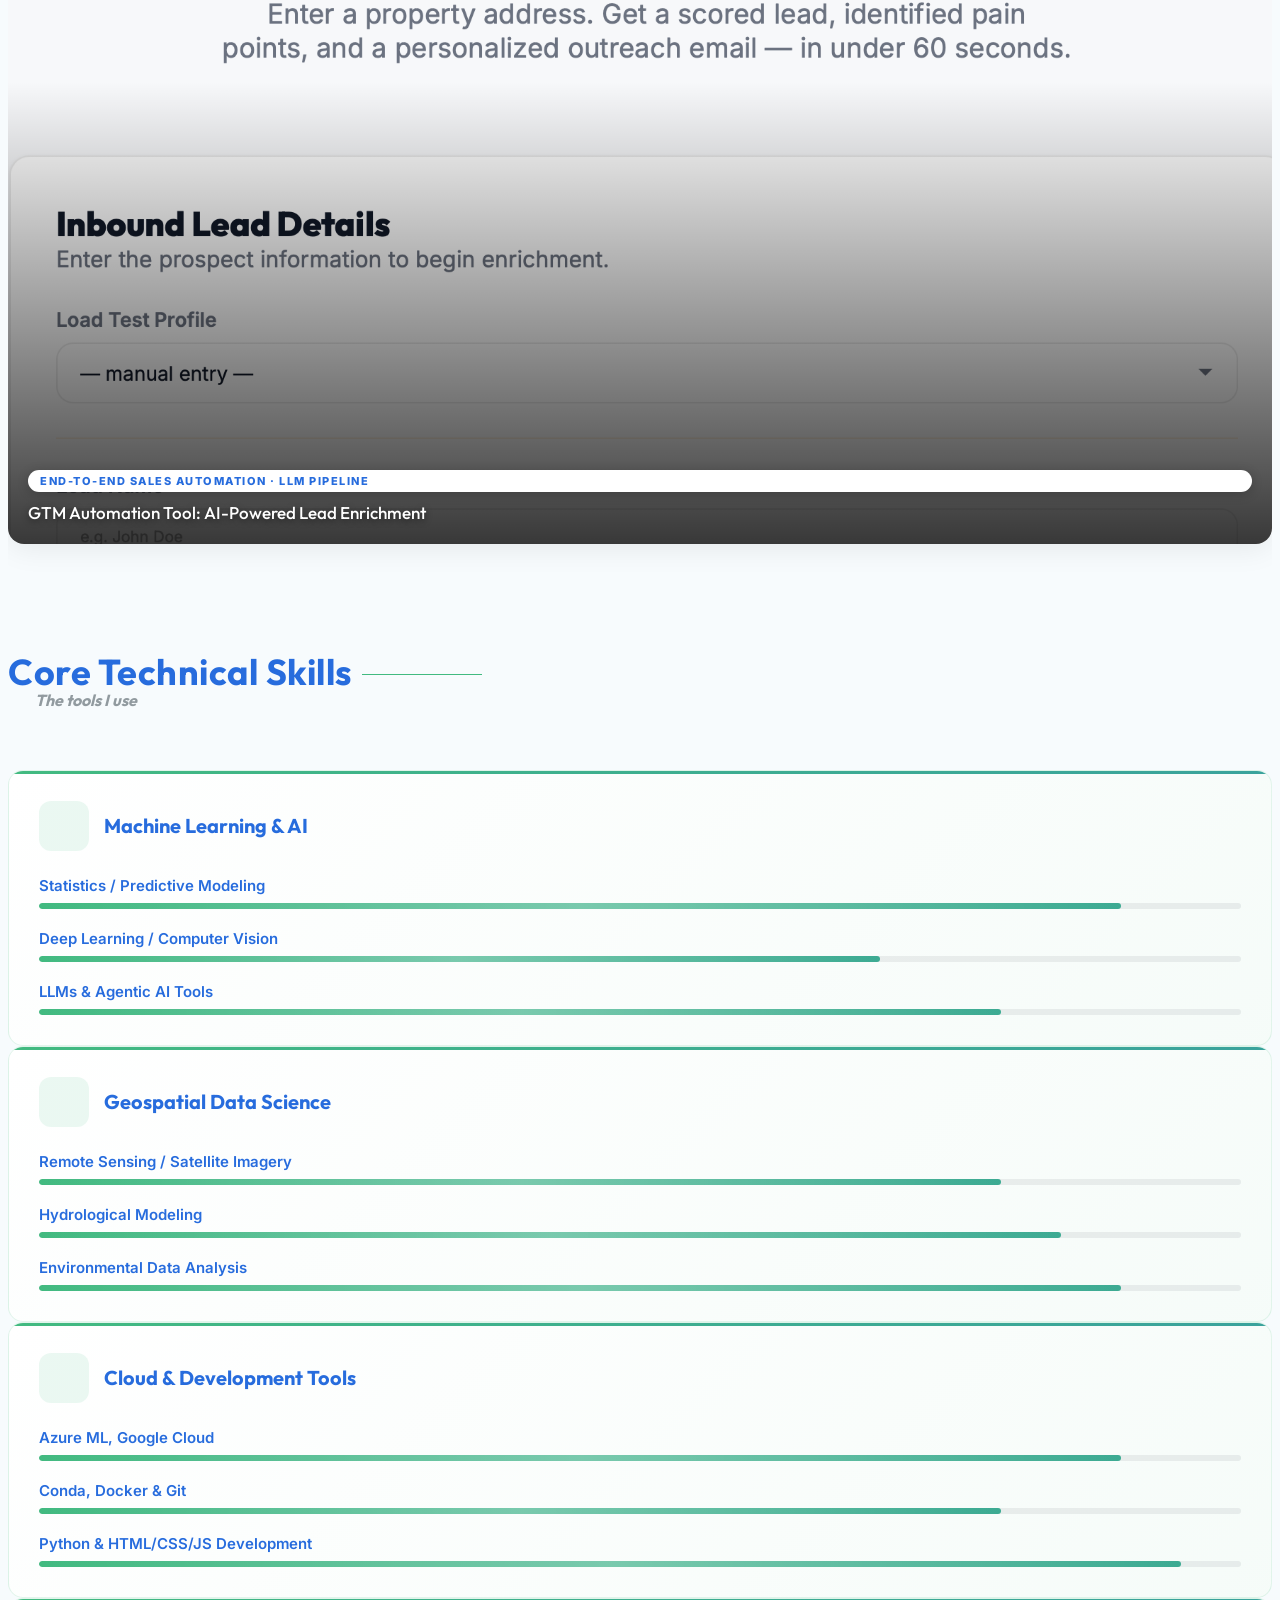
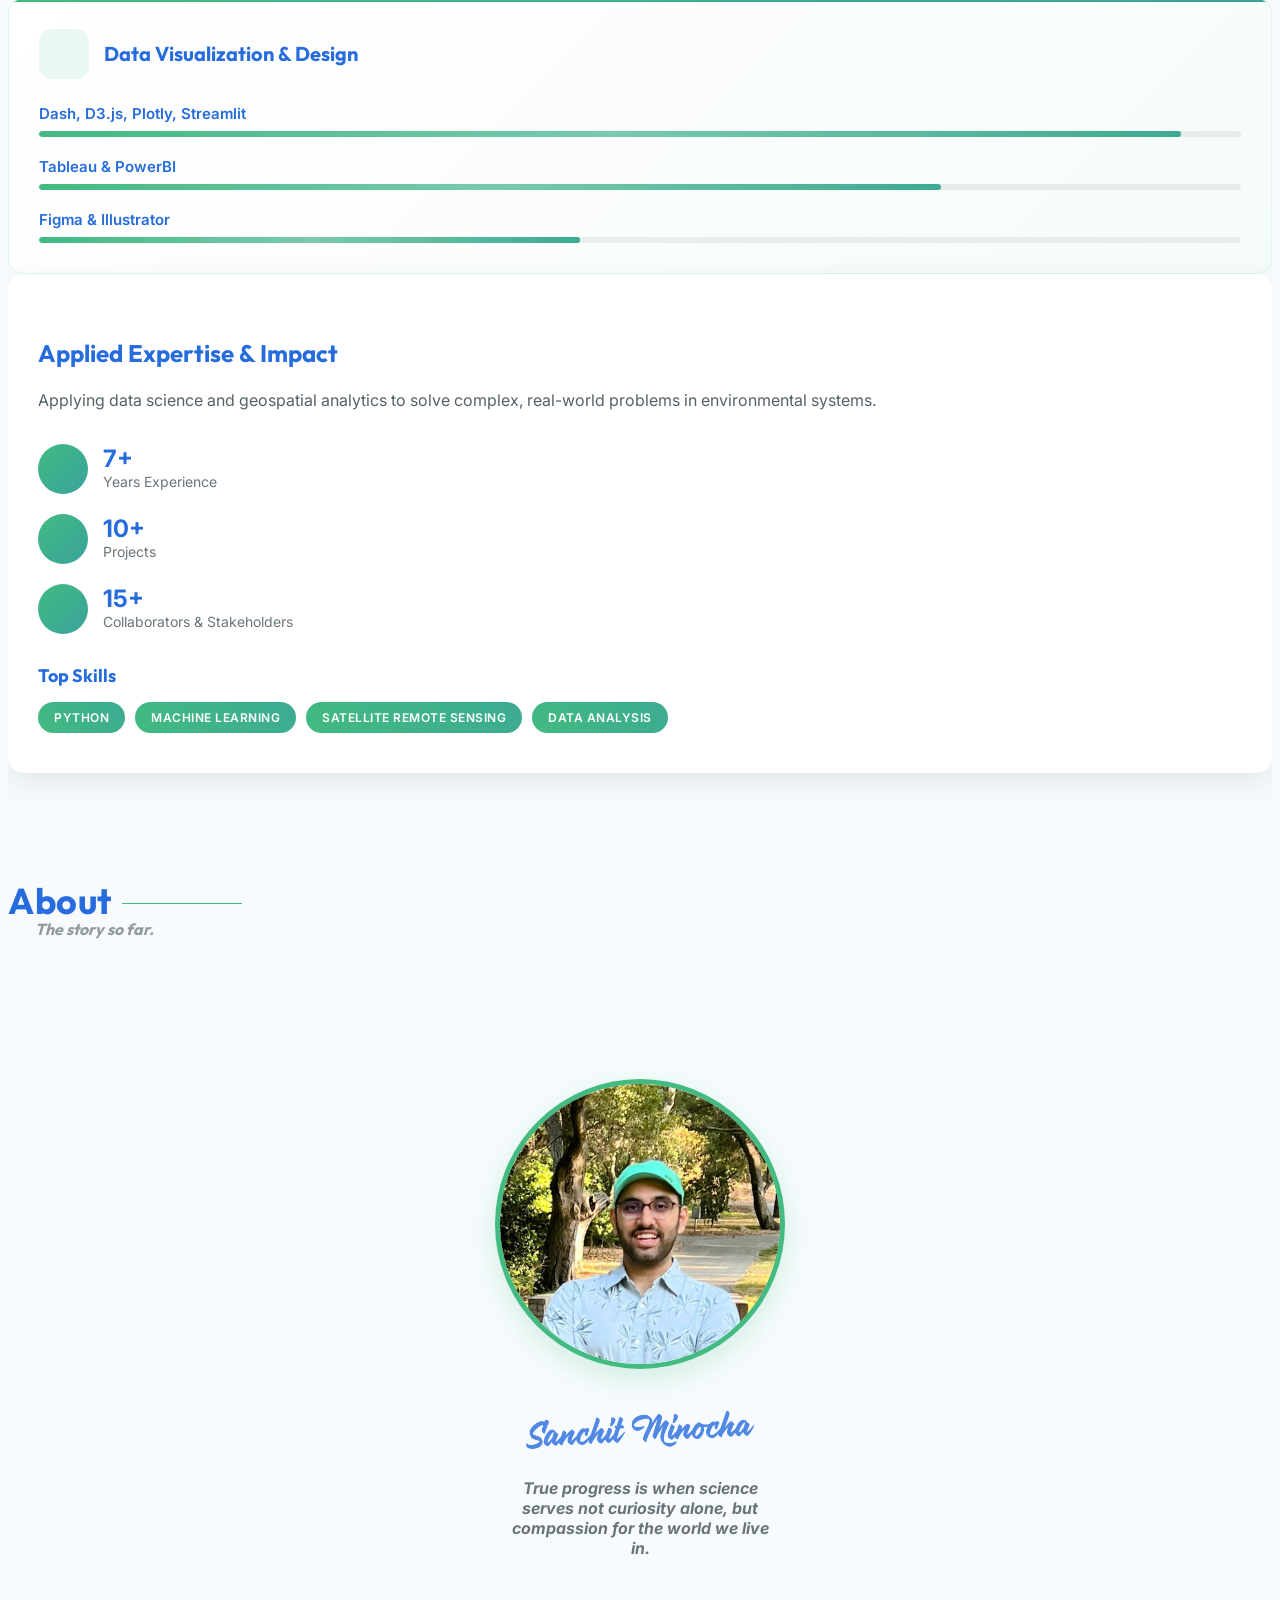
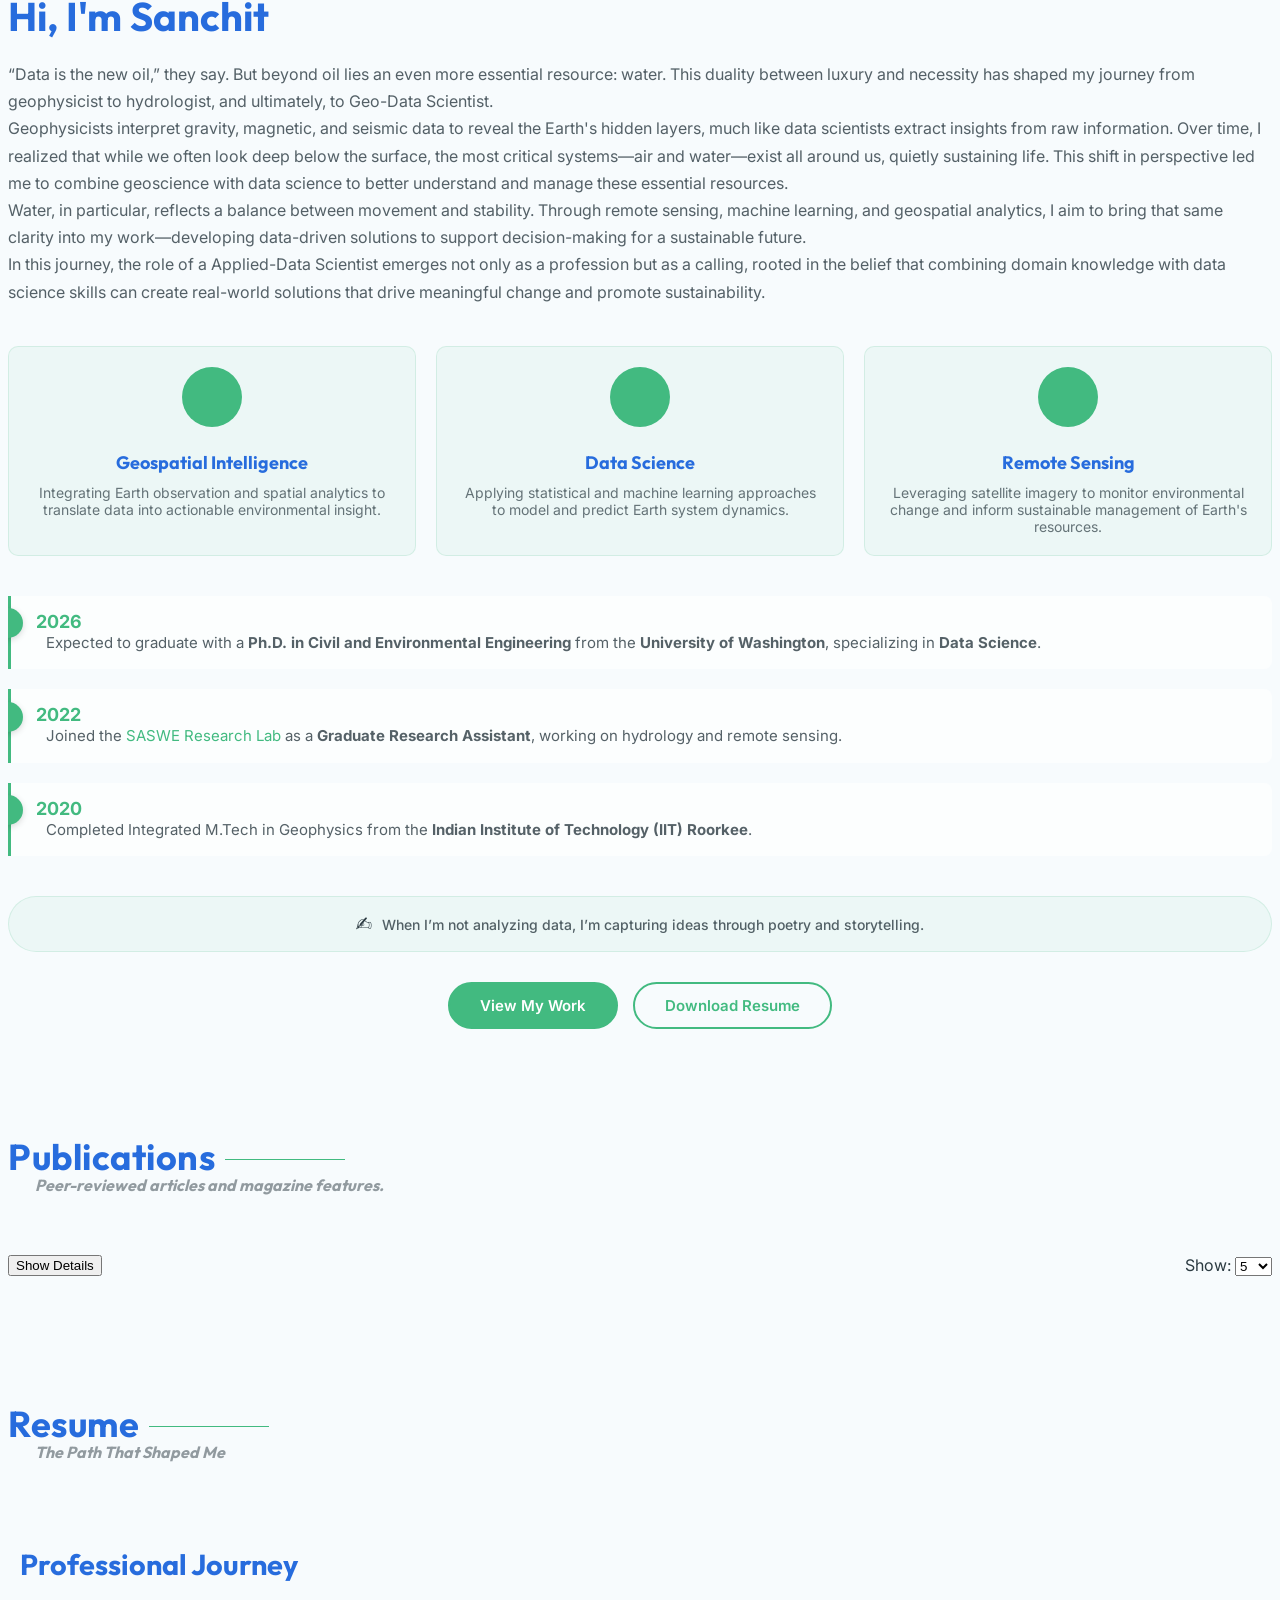
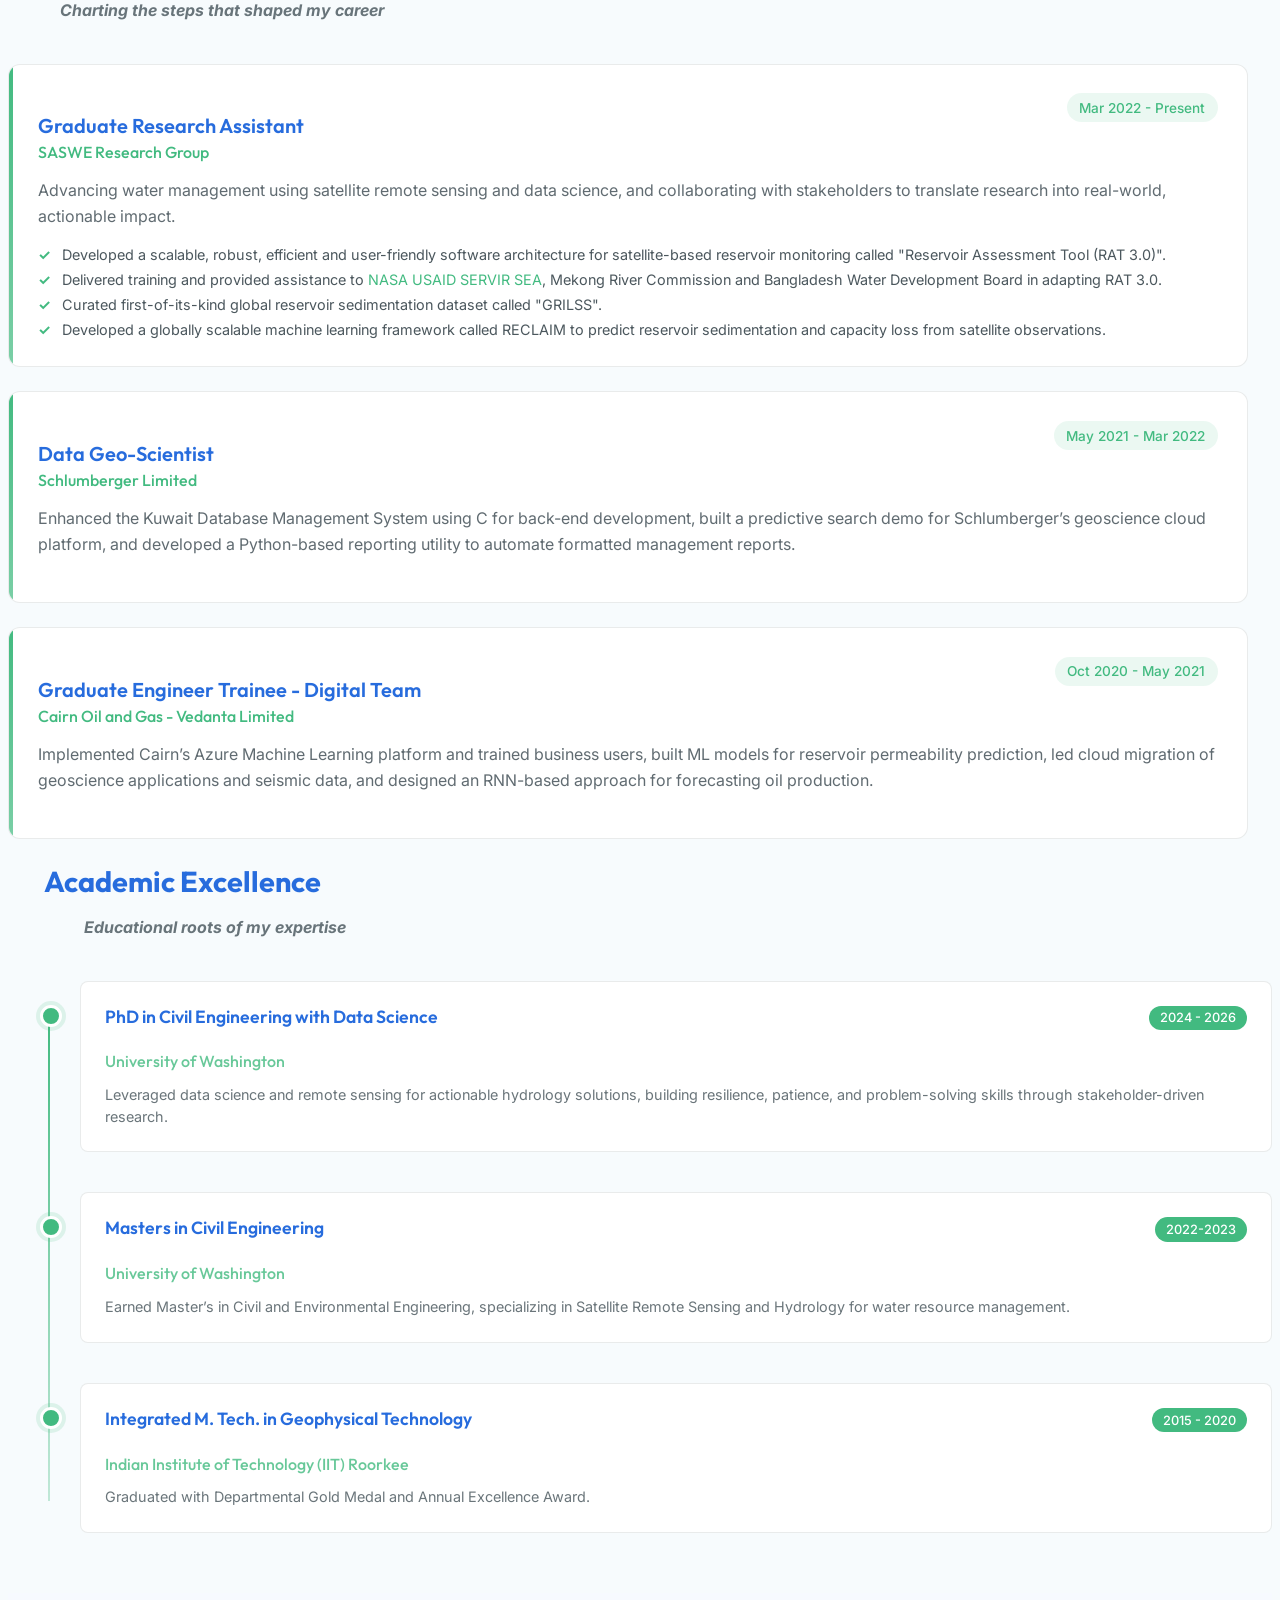
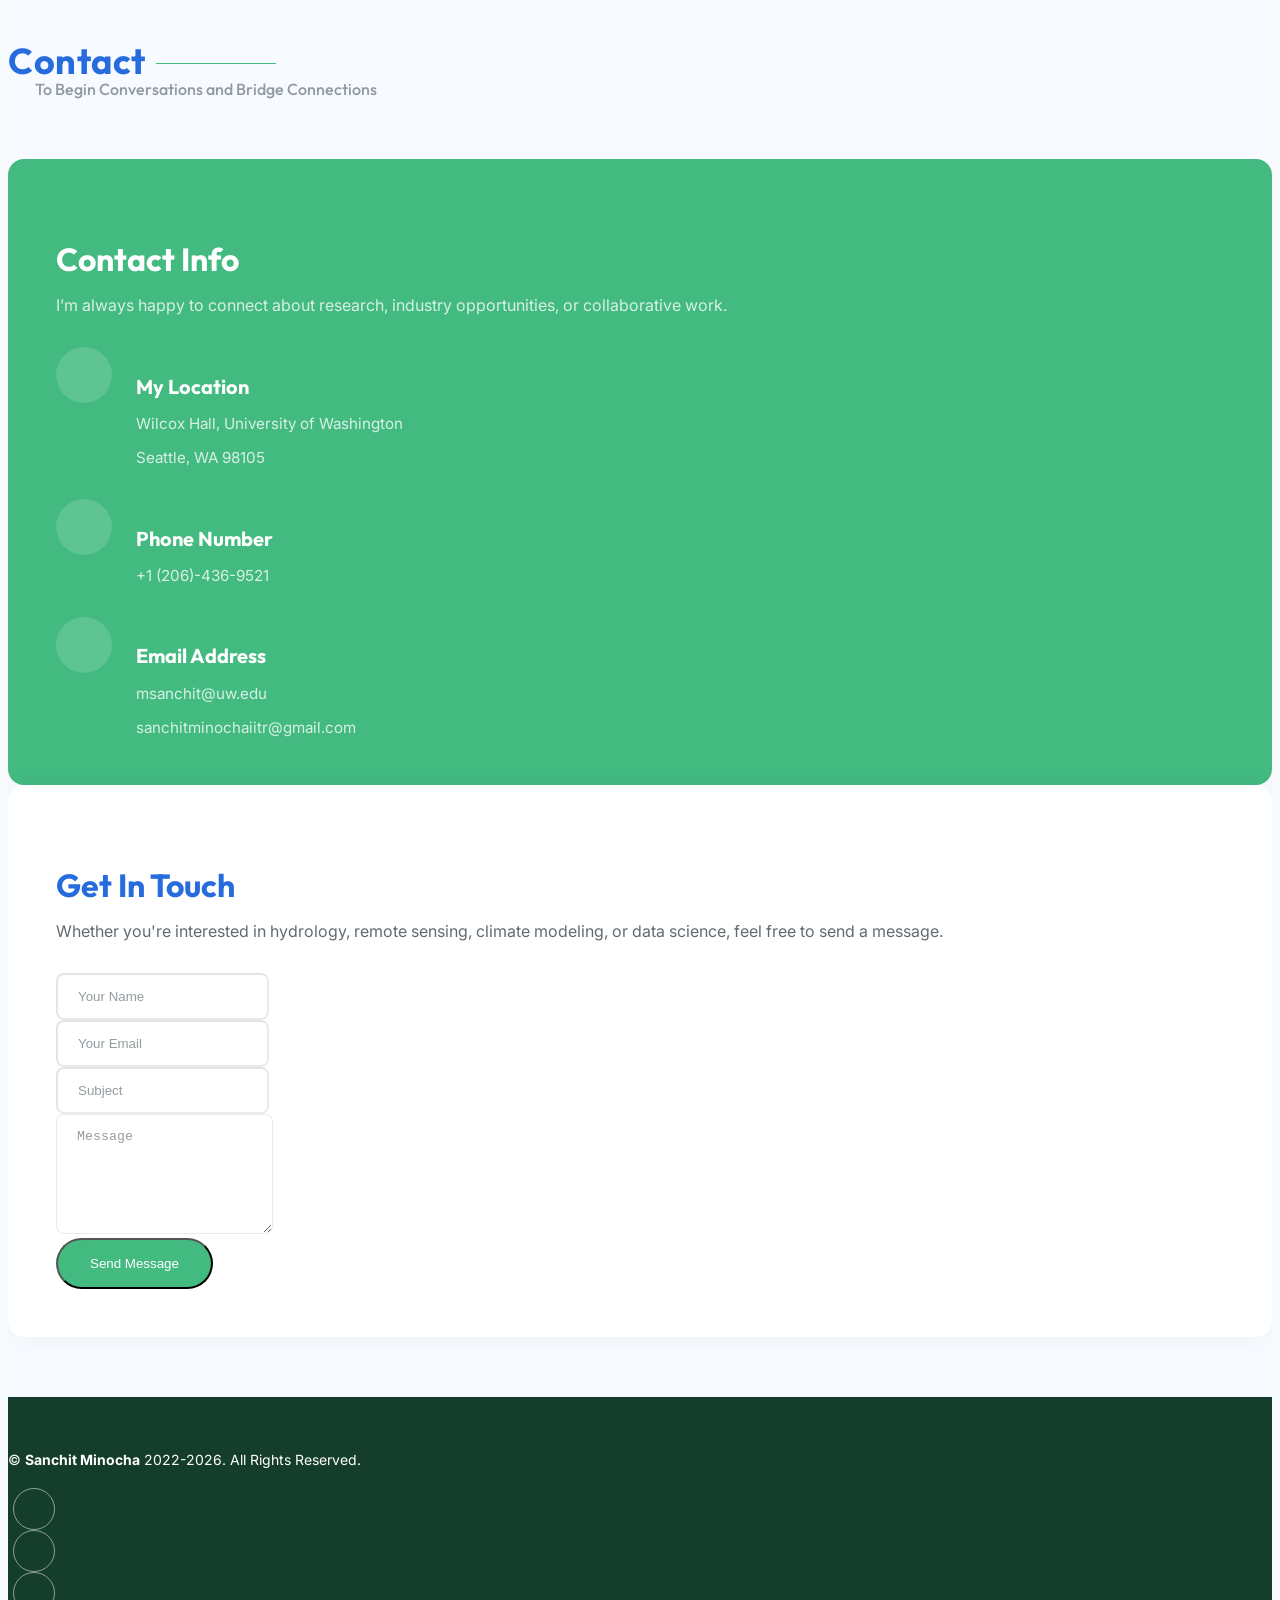
==== commit 80eebff6: "feat: update publications and statistics to reflect recent achievements and new research entries" ====
--- a/index.html
+++ b/index.html
@@ -187,7 +187,7 @@
               </div>
               <p class="hero-subrole">PhD Researcher &nbsp;·&nbsp; University of Washington</p>
               <p class="lead">Building production-grade ML systems at the intersection of geospatial AI, environmental
-                science, and open-source tooling — NASA-featured tools, 15 peer-reviewed papers, 7+ years of real-world
+                science, and open-source tooling — NASA-featured tools, 16 peer-reviewed papers, 7+ years of real-world
                 data impact.</p>
 
               <div class="hero-stats" data-aos="fade-up" data-aos-delay="200">
@@ -197,17 +197,17 @@
                   <span class="stat-label">Years in ML &amp; Data</span>
                 </div>
                 <div class="stat-item">
-                  <span class="purecounter" data-purecounter-start="0" data-purecounter-end="15"
+                  <span class="purecounter" data-purecounter-start="0" data-purecounter-end="16"
                     data-purecounter-duration="2">0</span>
                   <span class="stat-label">Papers Published</span>
                 </div>
                 <div class="stat-item">
-                  <span class="purecounter" data-purecounter-start="0" data-purecounter-end="83"
+                  <span class="purecounter" data-purecounter-start="0" data-purecounter-end="90"
                     data-purecounter-duration="2">0</span>
                   <span class="stat-label">Citations</span>
                 </div>
                 <div class="stat-item">
-                  <span class="purecounter" data-purecounter-start="0" data-purecounter-end="4"
+                  <span class="purecounter" data-purecounter-start="0" data-purecounter-end="5"
                     data-purecounter-duration="1">0</span>
                   <span class="stat-label">Open-Source Tools</span>
                 </div>
@@ -647,7 +647,7 @@
                     <i class="bi bi-trophy"></i>
                   </div>
                   <div class="stat-info">
-                    <span class="stat-number">6+</span>
+                    <span class="stat-number">7+</span>
                     <span class="stat-label">Years Experience</span>
                   </div>
                 </div>
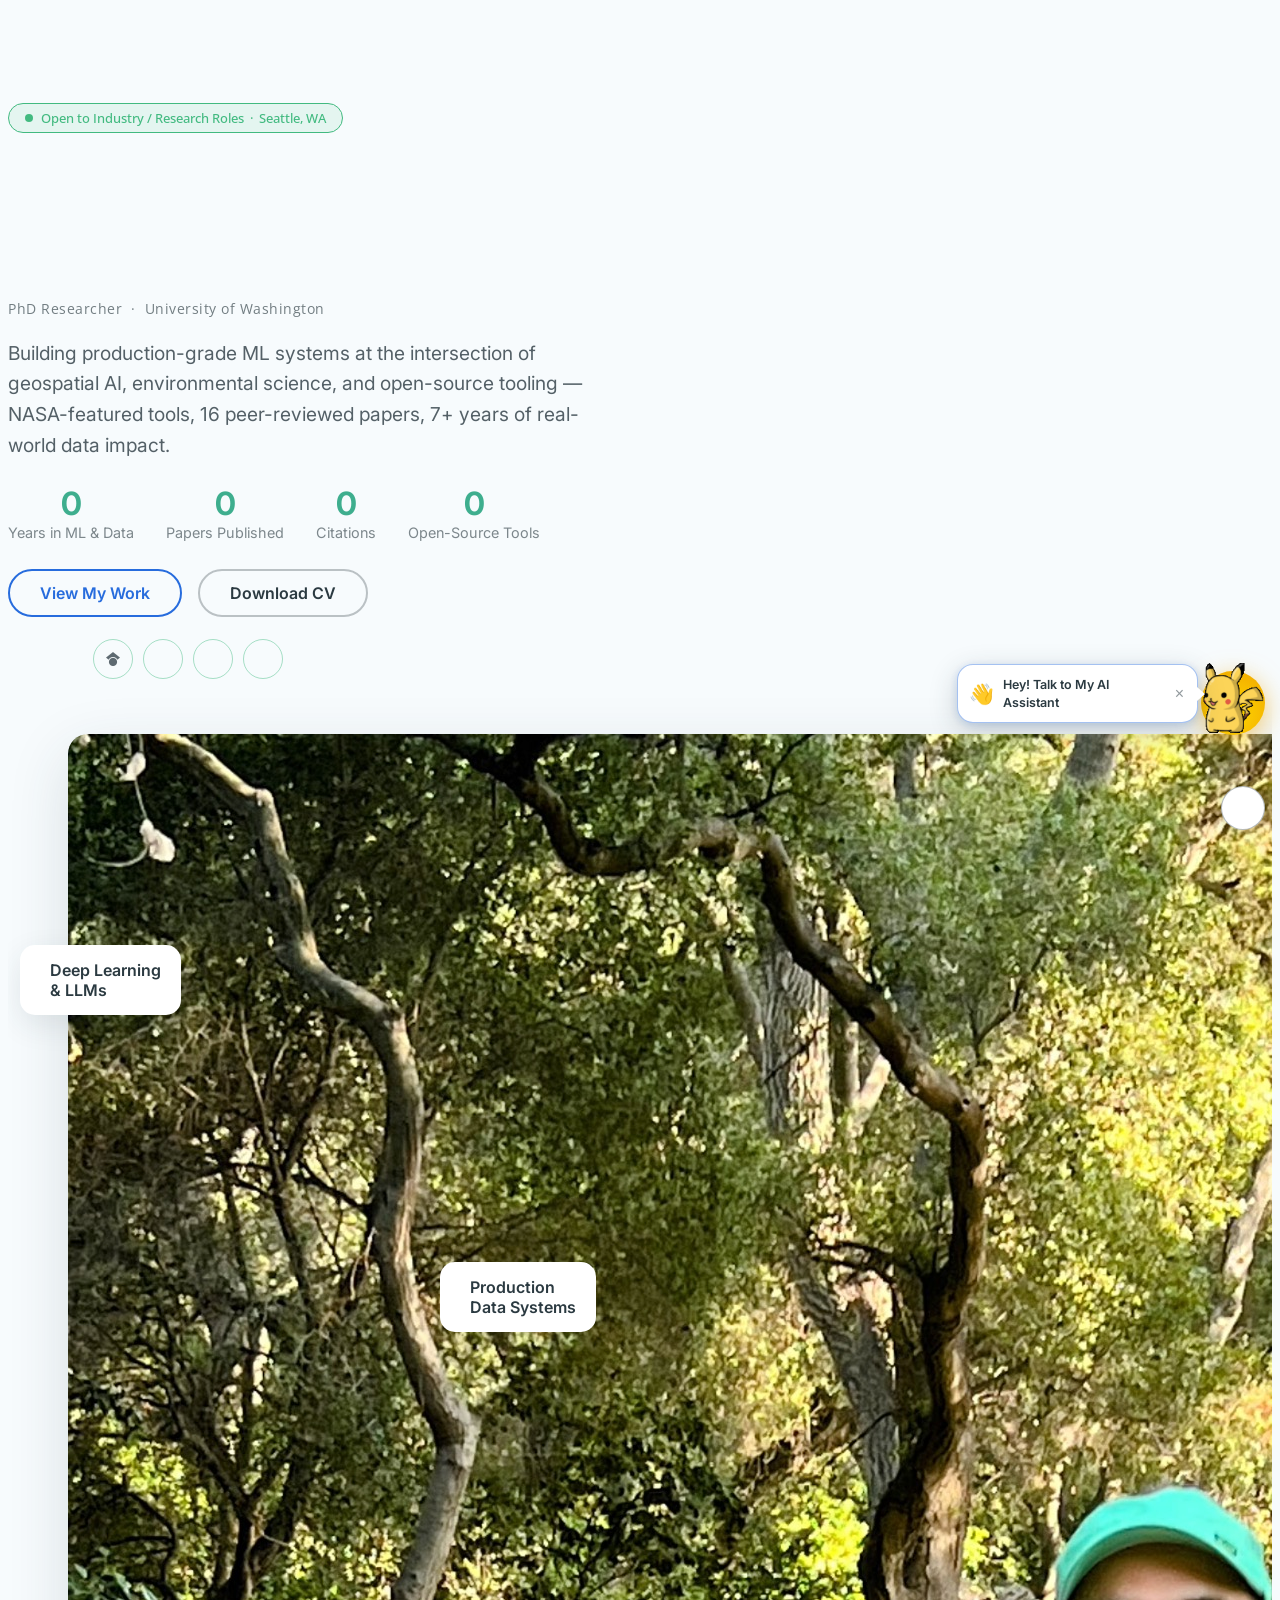
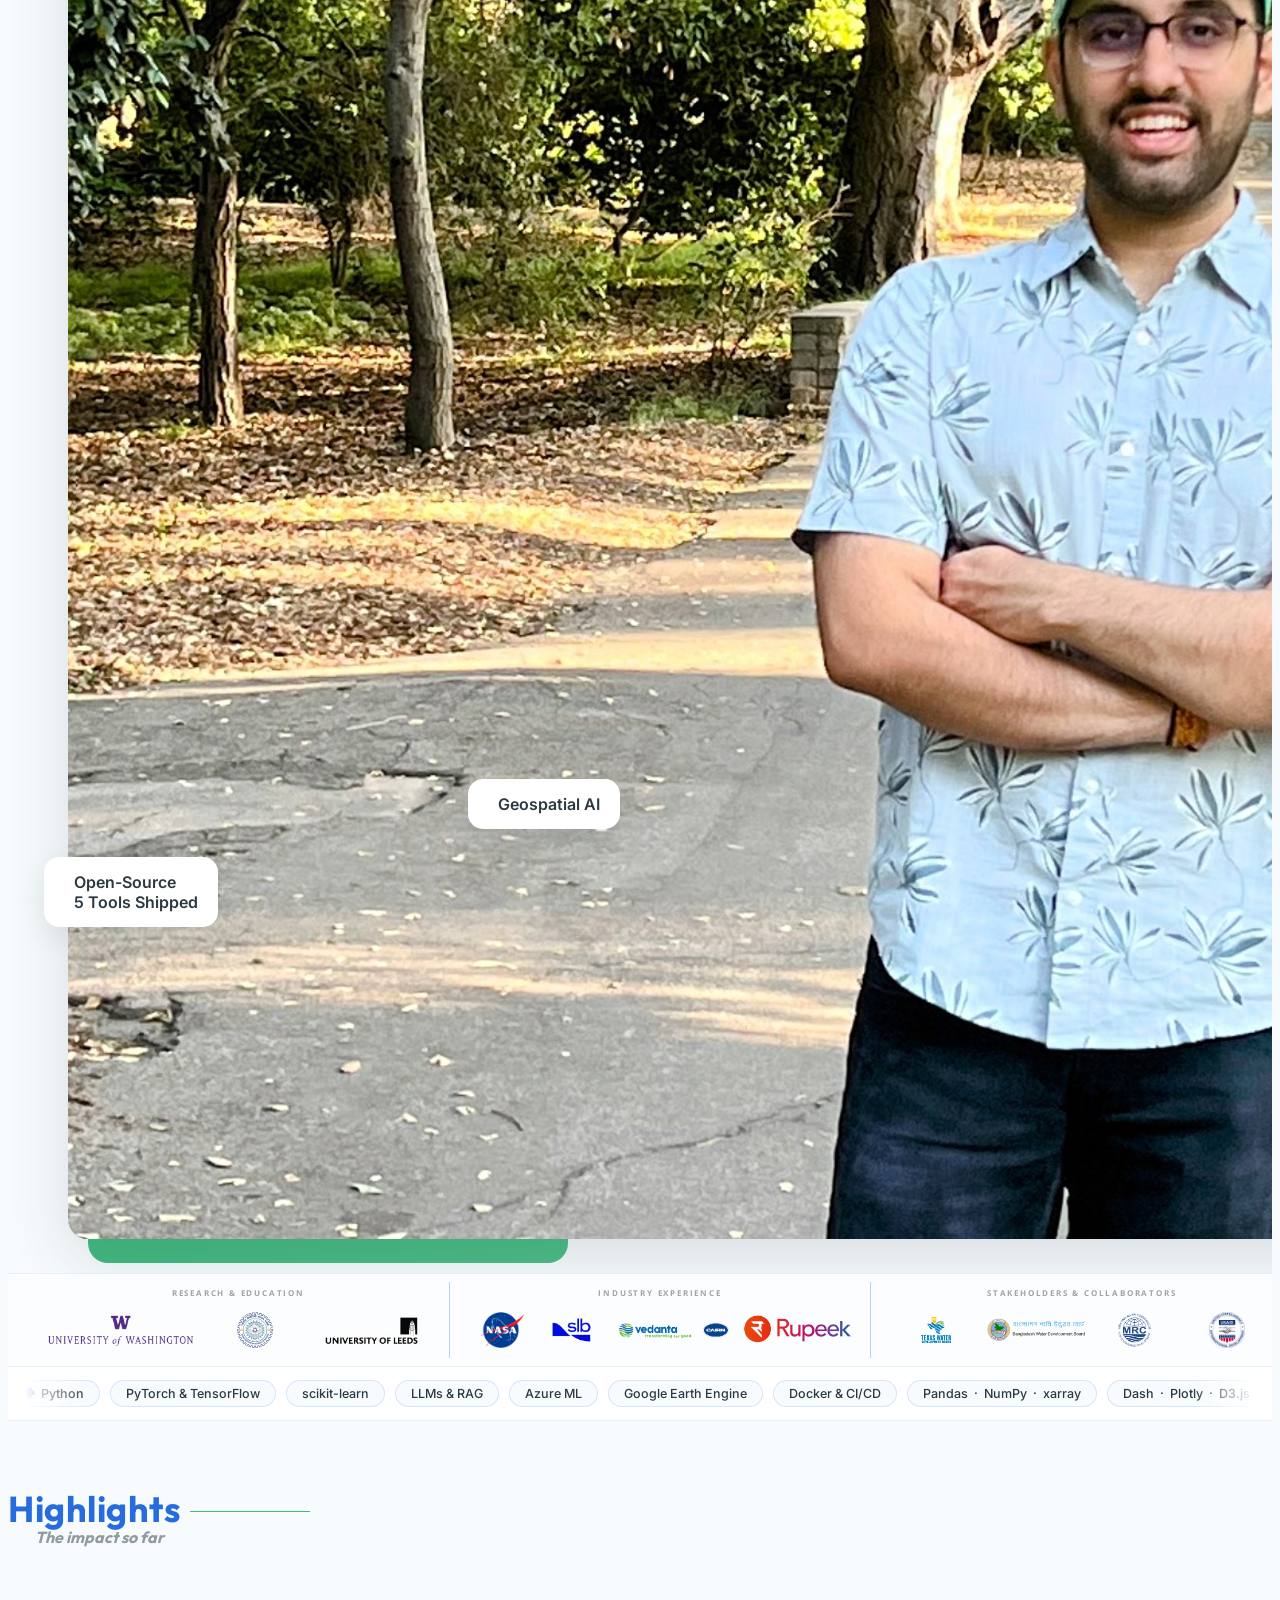
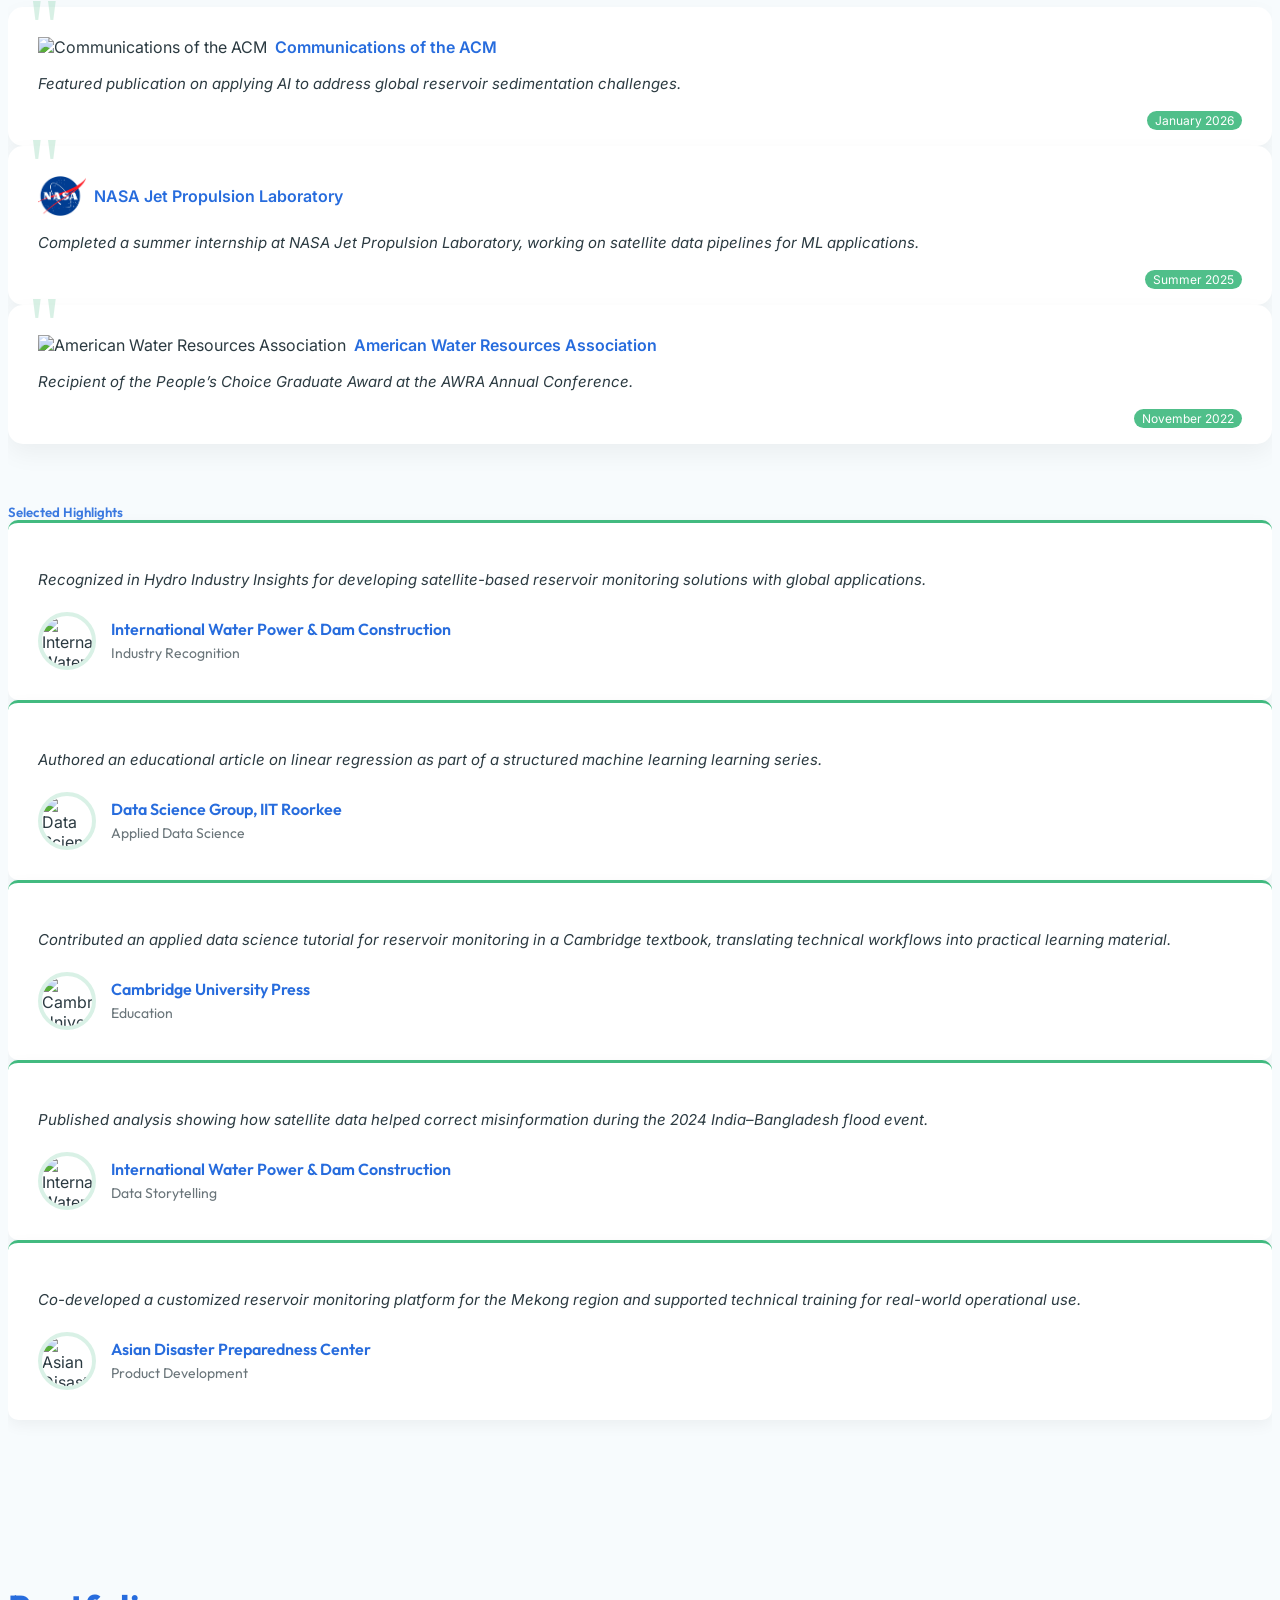
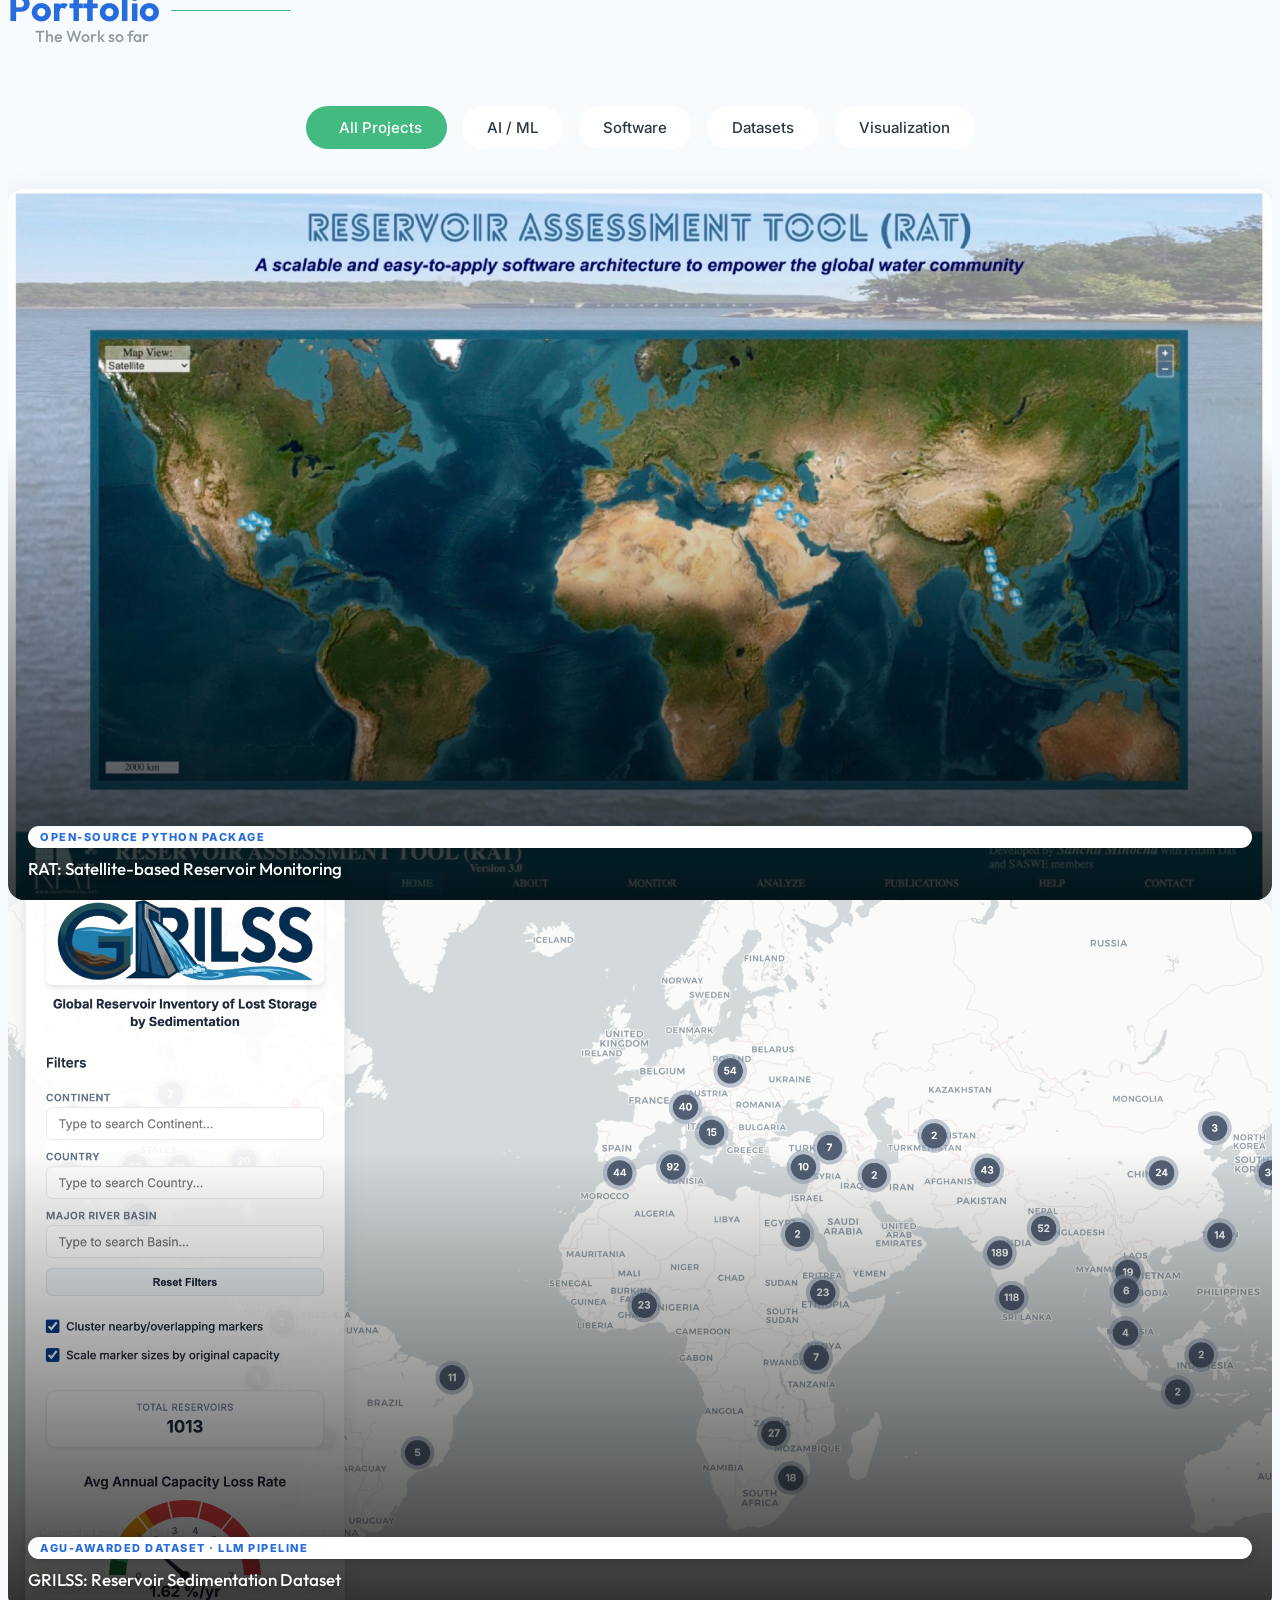
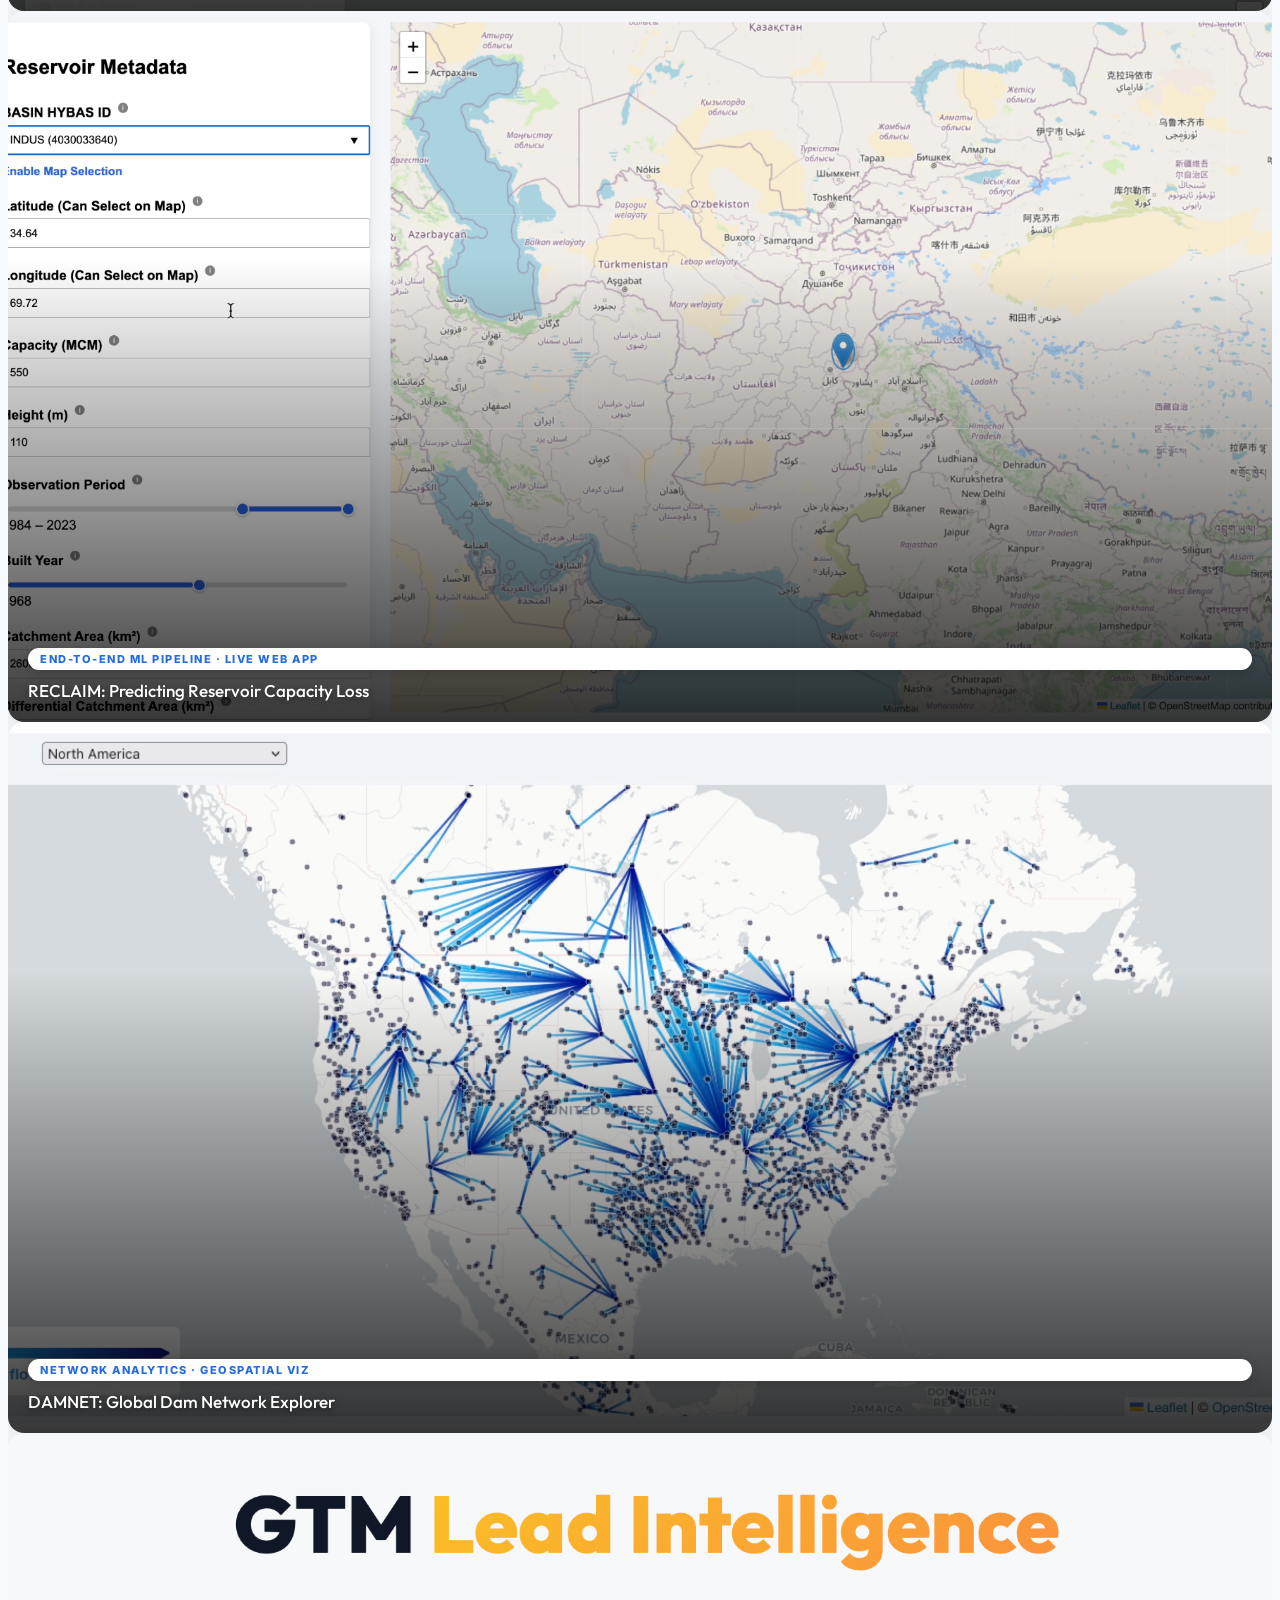
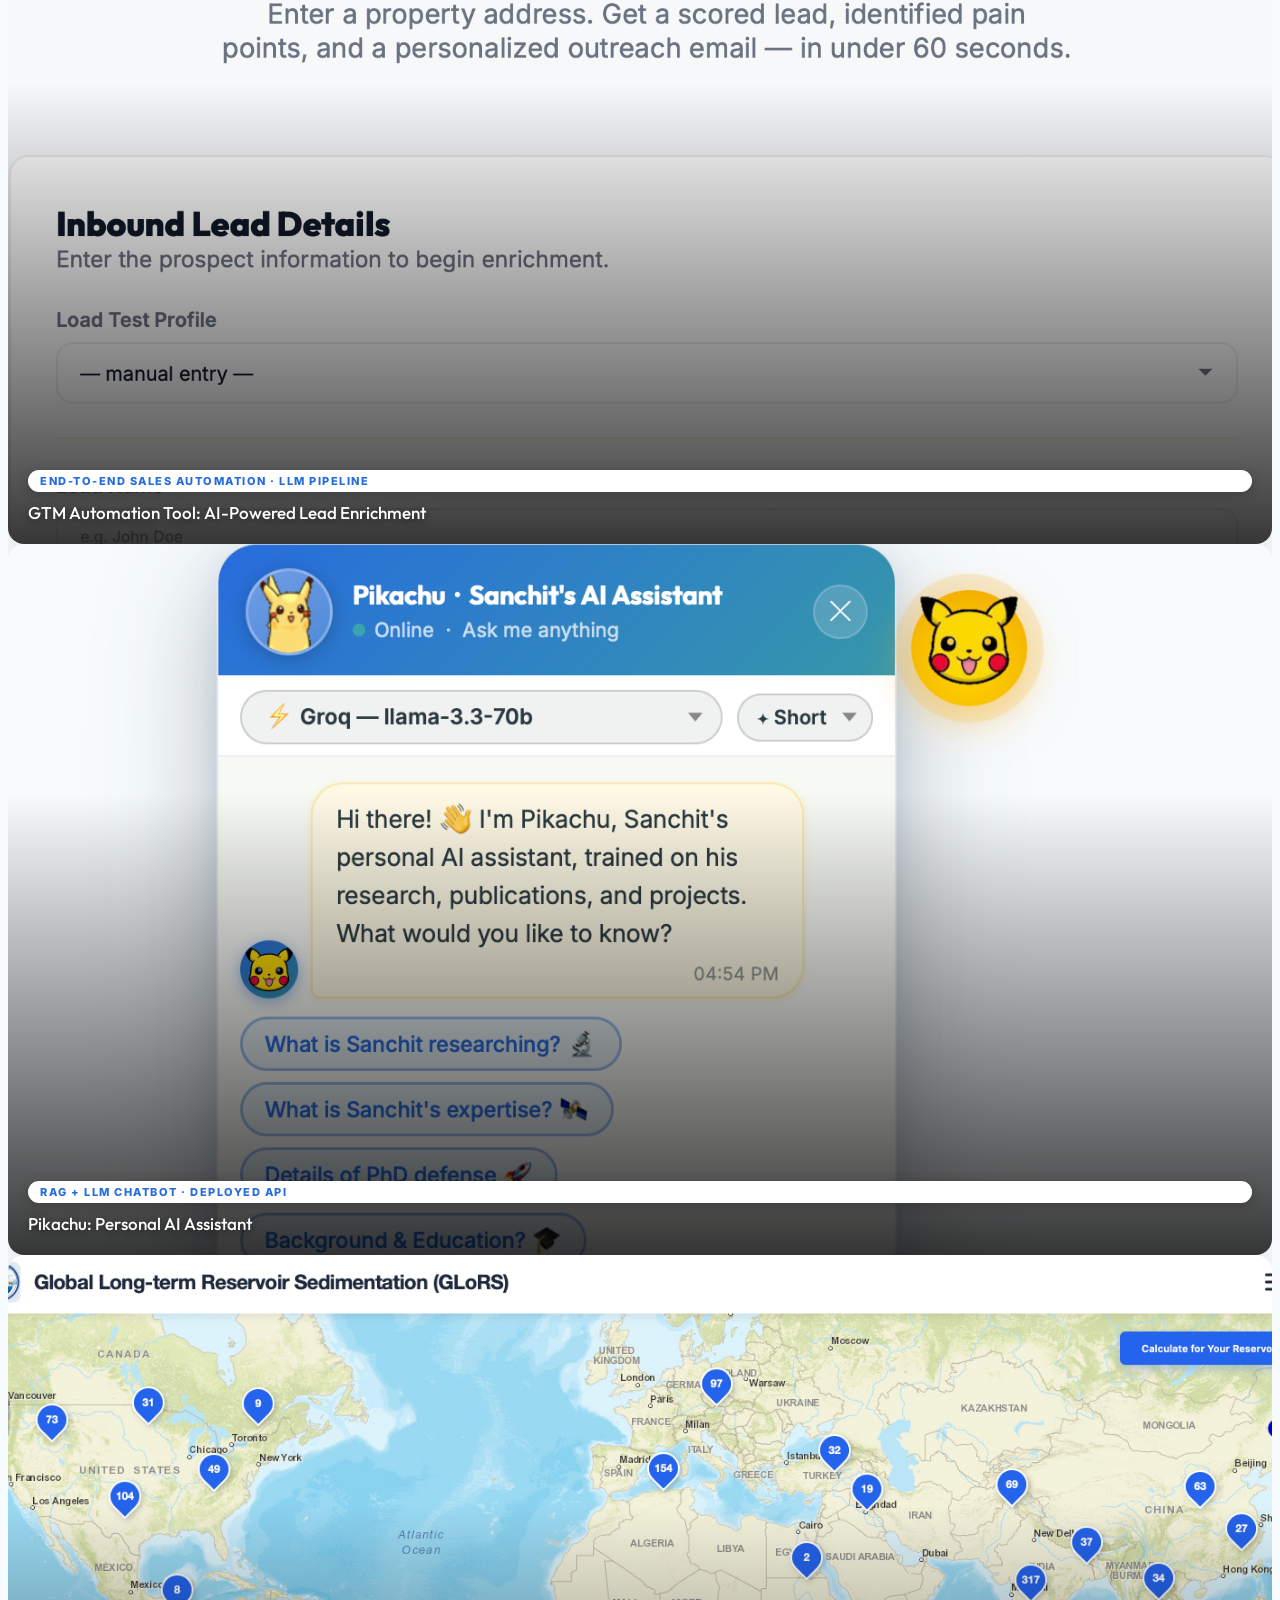
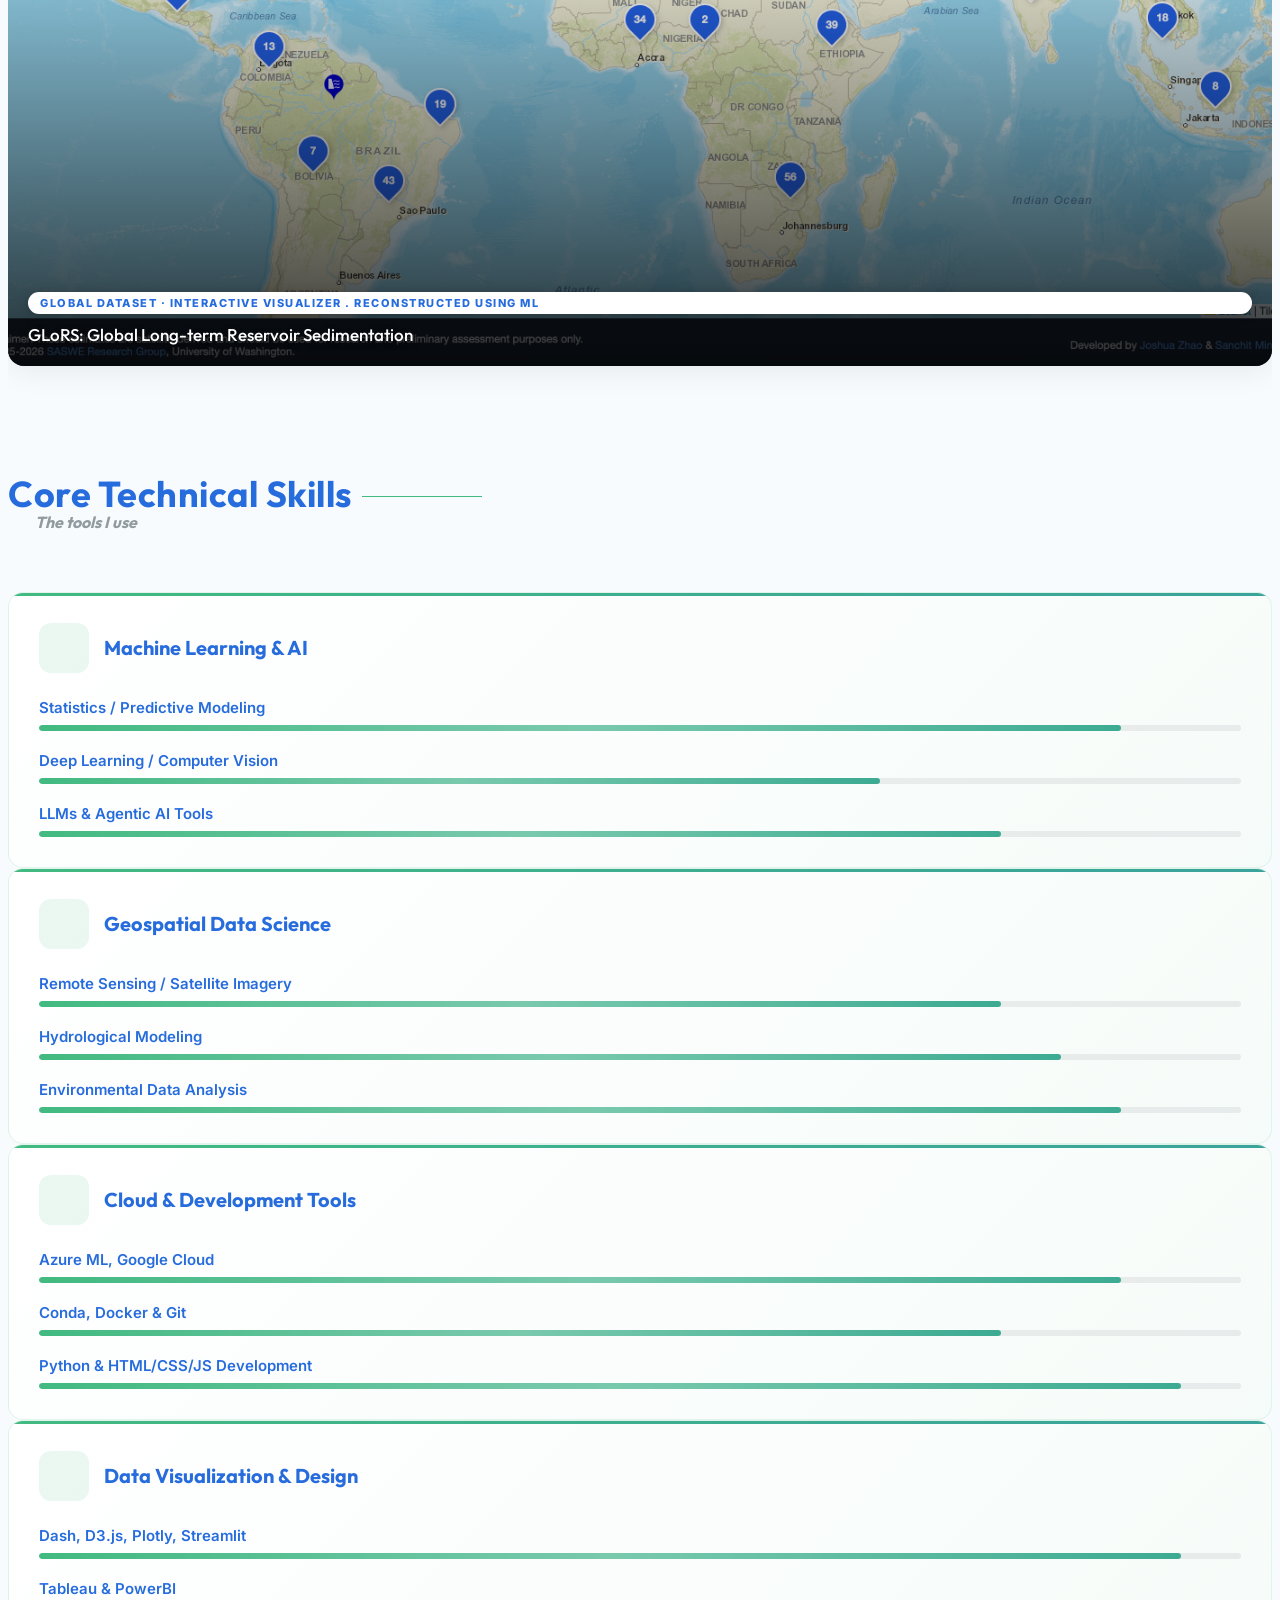
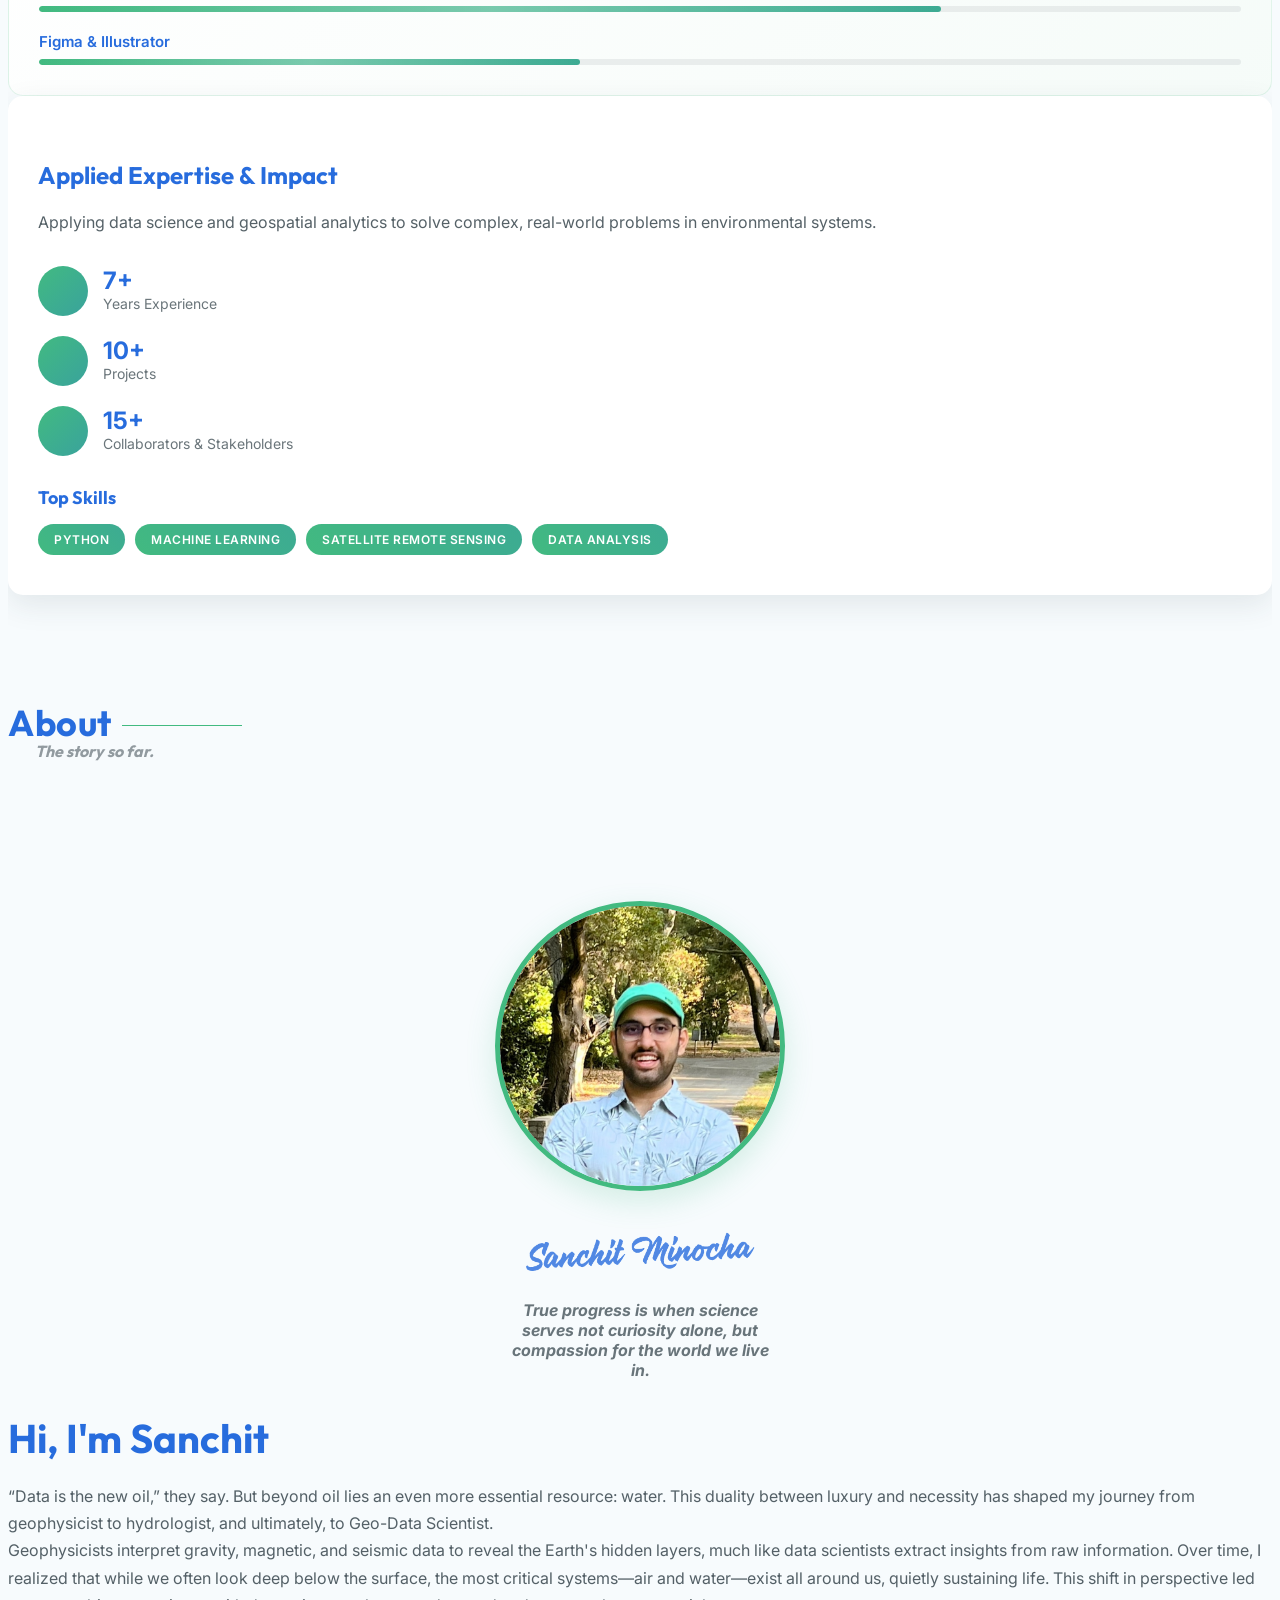
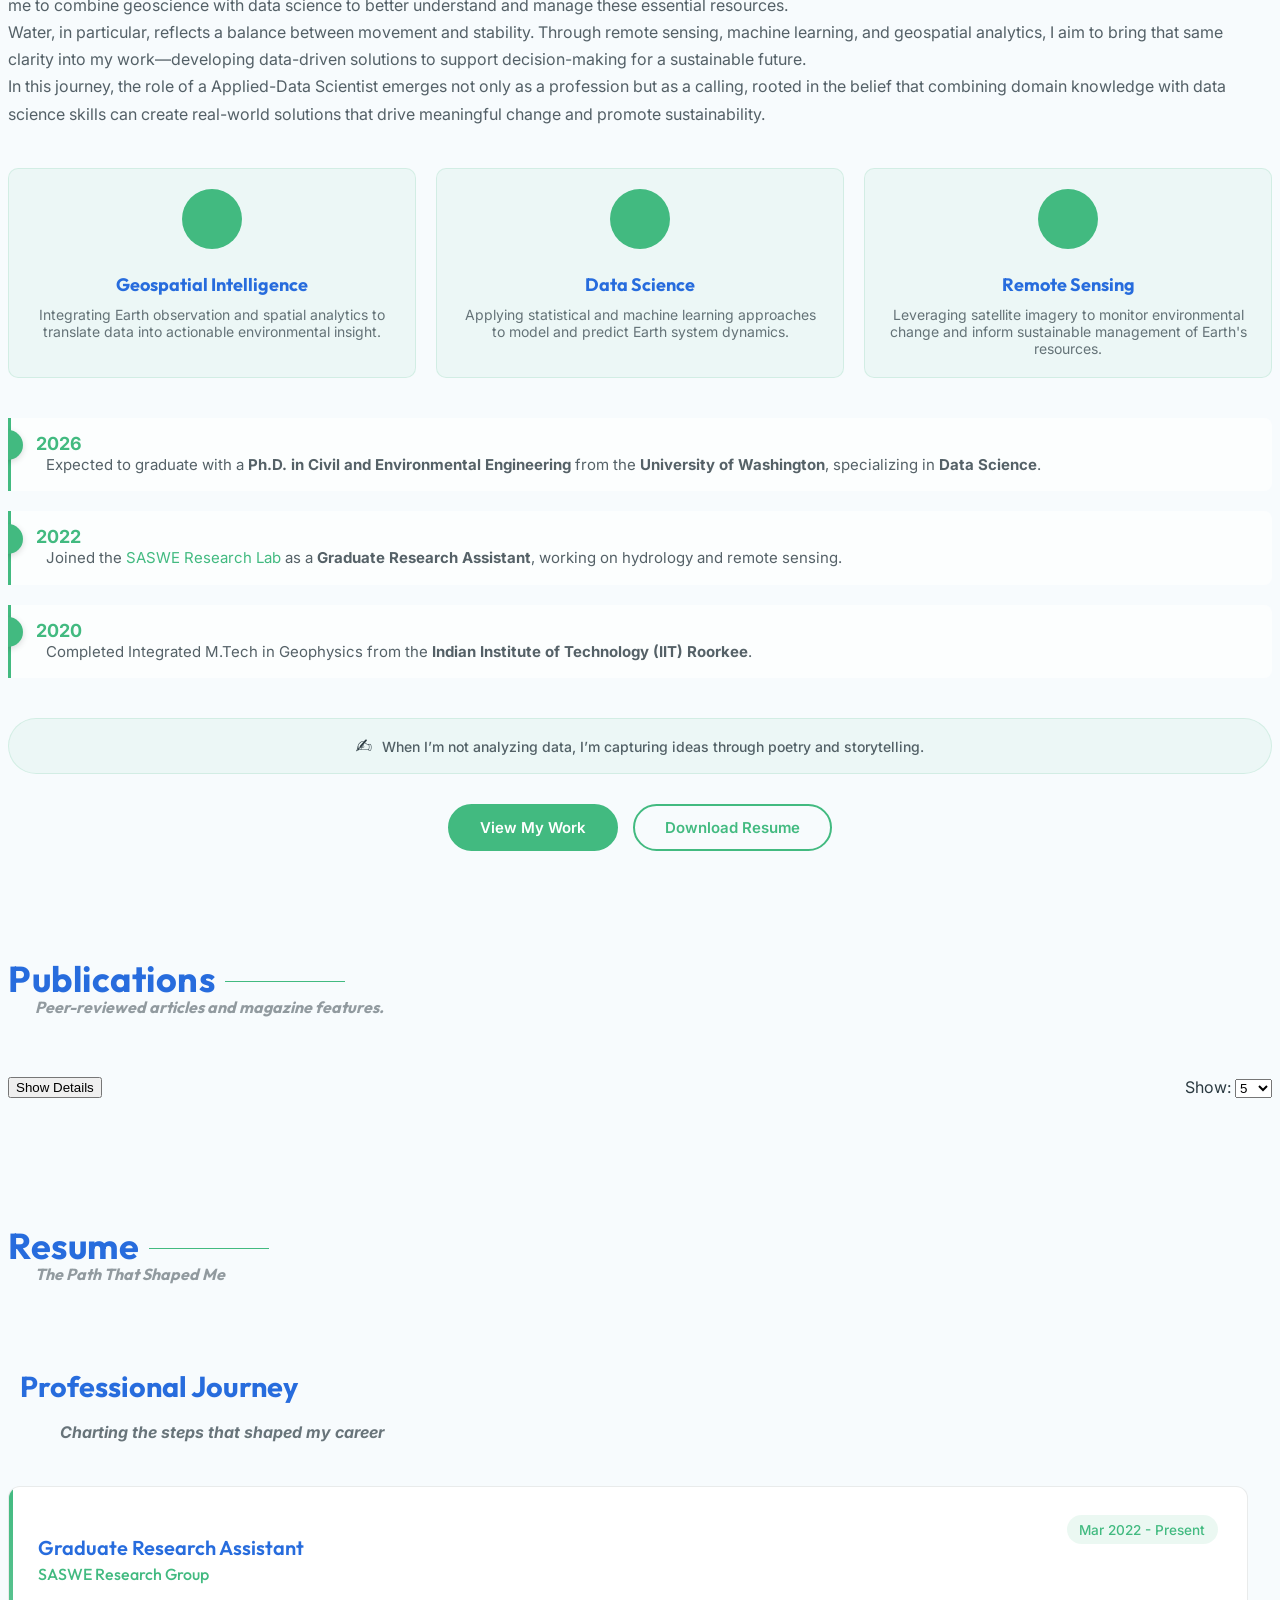
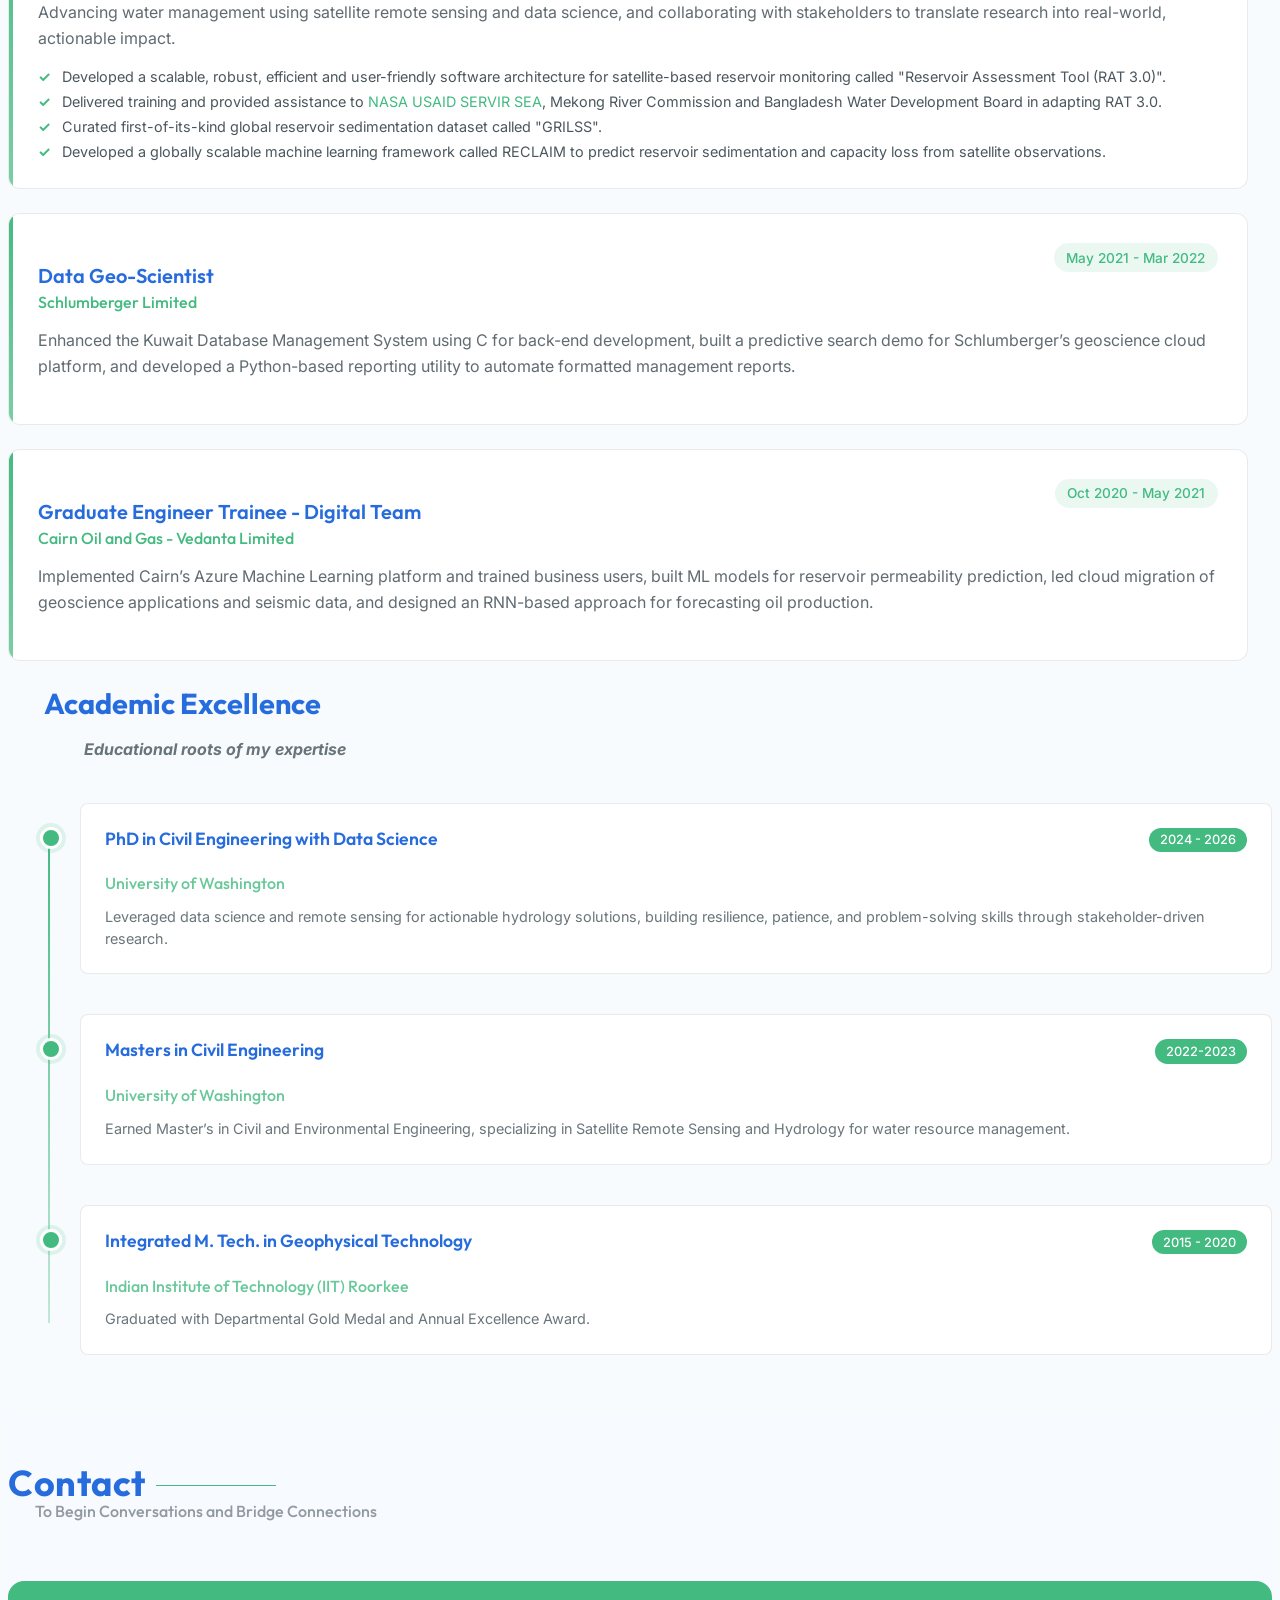
==== commit 0111bc4d: "feat: update GRILSS and RECLAIM project descriptions and add GLoRS portfolio entry with images Co-au" ====
--- a/index.html
+++ b/index.html
@@ -247,7 +247,7 @@
                 </div>
                 <div class="floating-card card-3" data-aos="zoom-in" data-aos-delay="500">
                   <i class="bi bi-box-seam"></i>
-                  <span>Open-Source<br>4 Tools Shipped</span>
+                  <span>Open-Source<br>5 Tools Shipped</span>
                 </div>
                 <div class="floating-card card-4" data-aos="zoom-in" data-aos-delay="600">
                   <i class="bi bi-graph-up-arrow"></i>
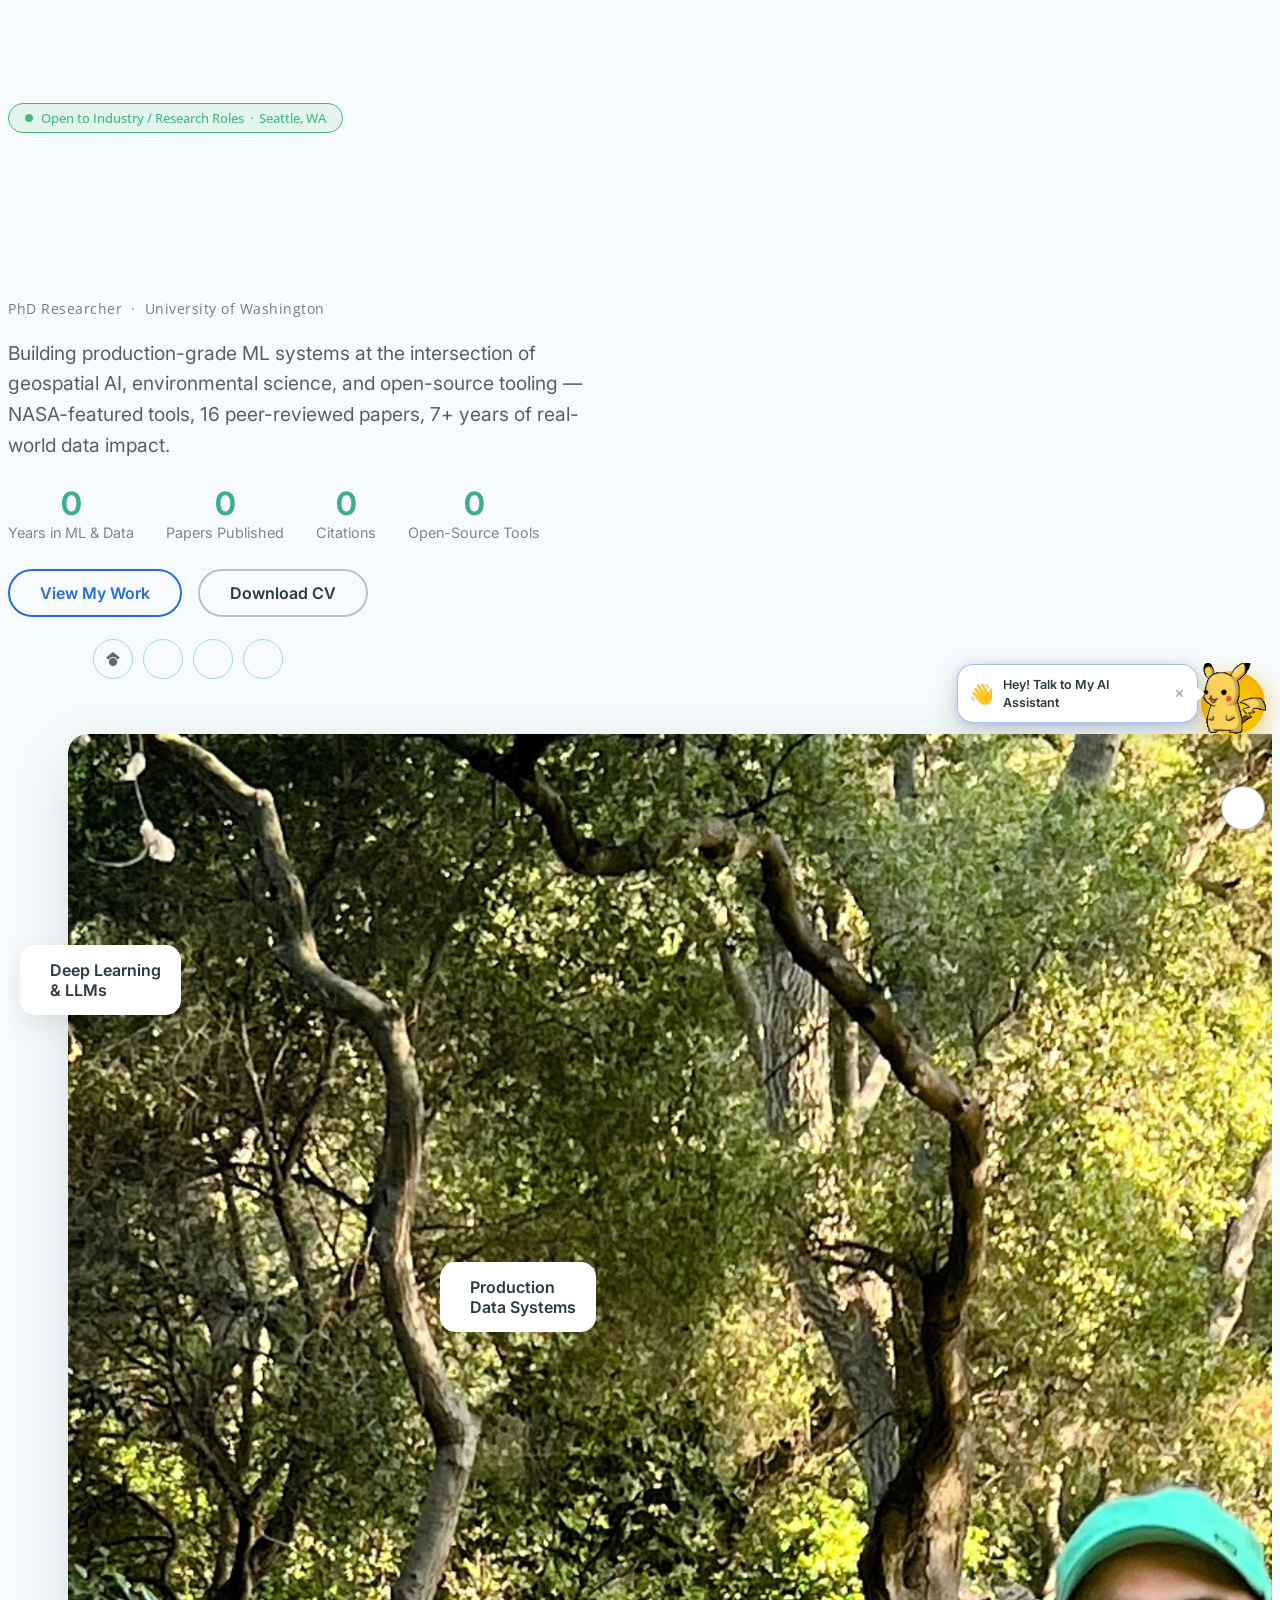
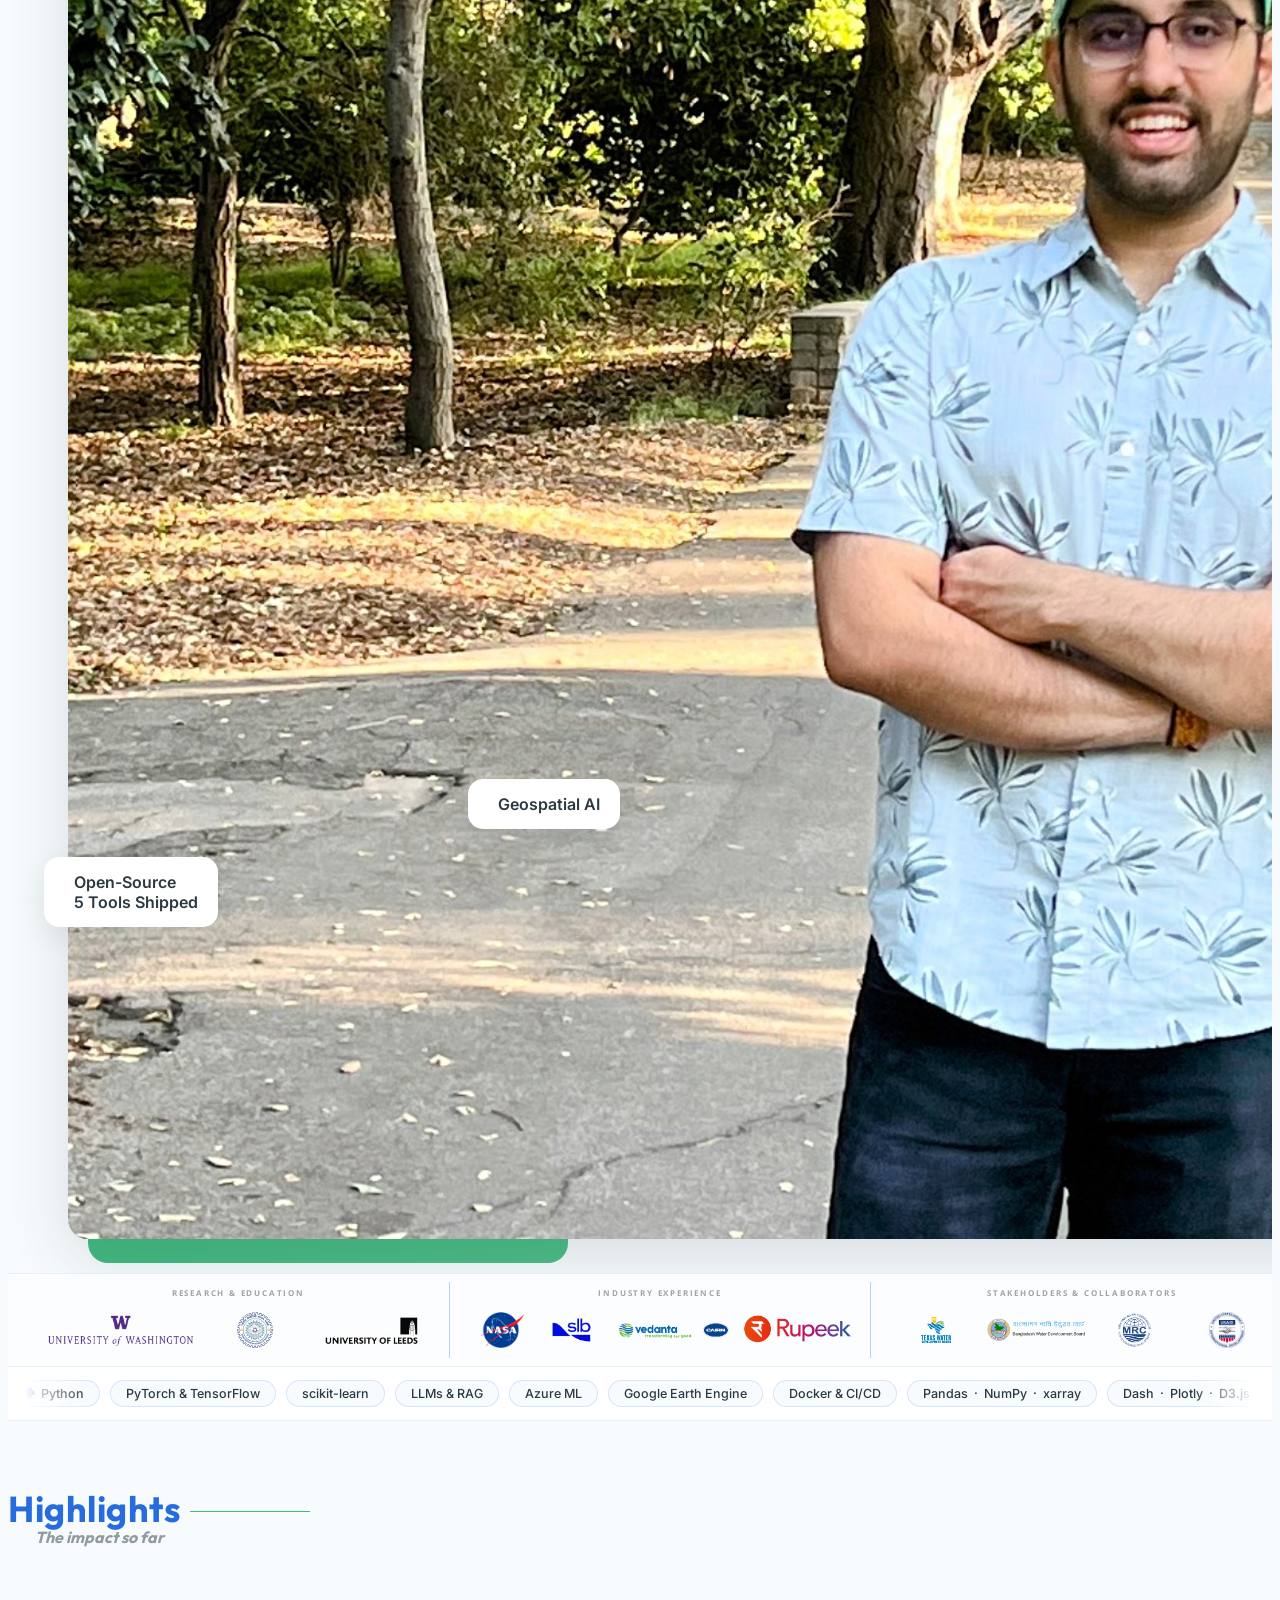
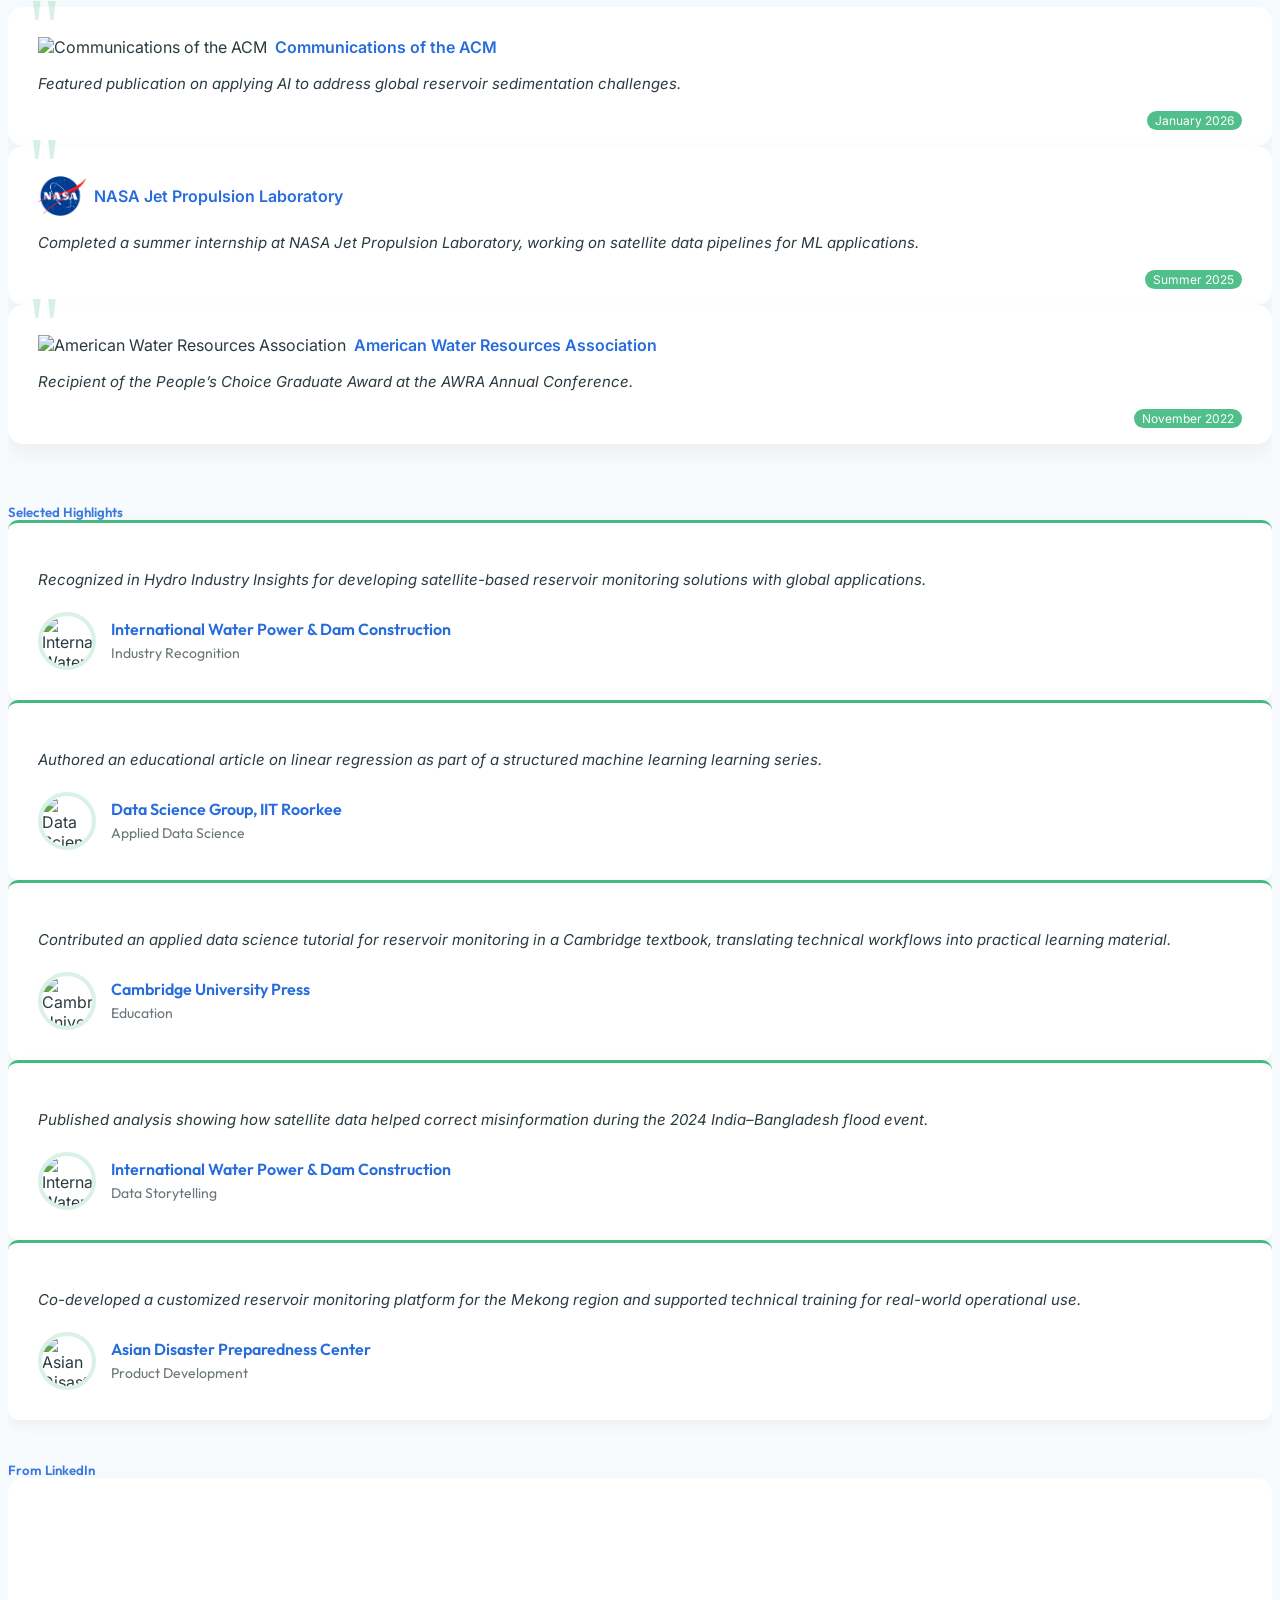
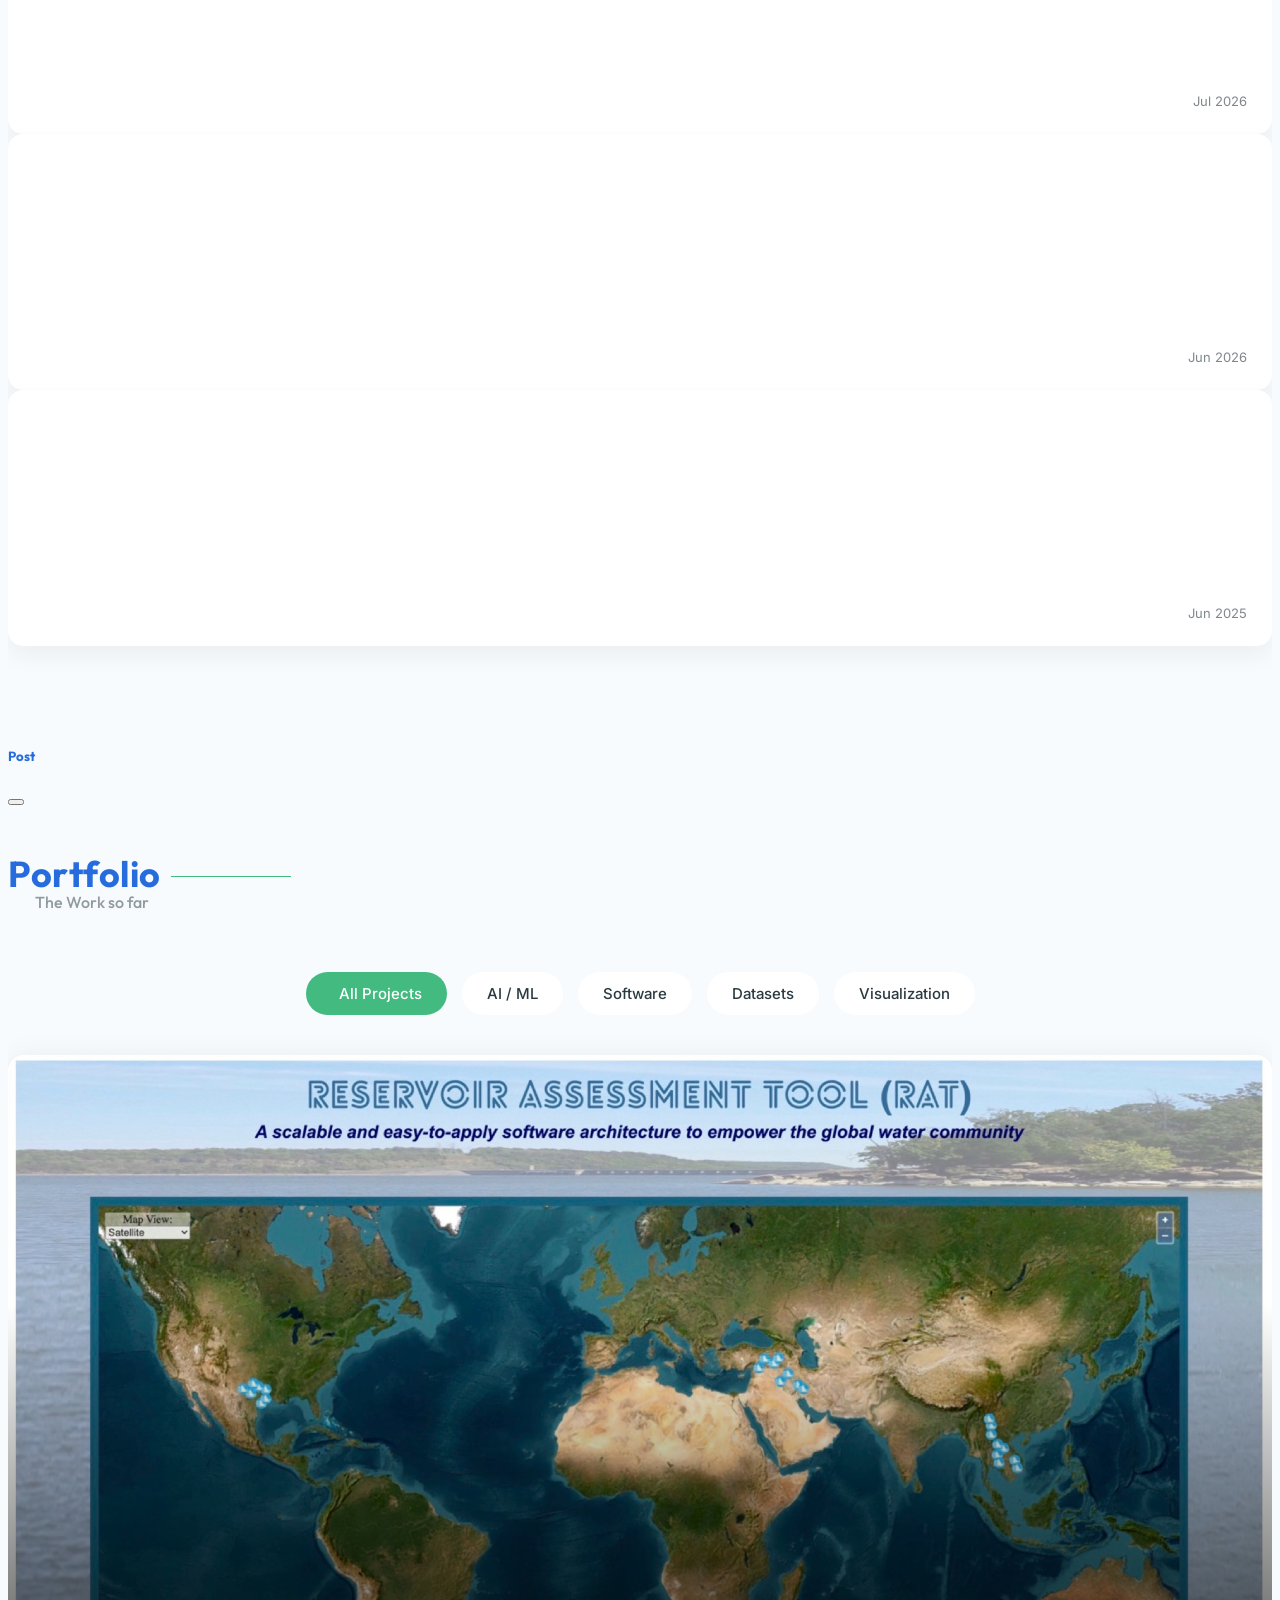
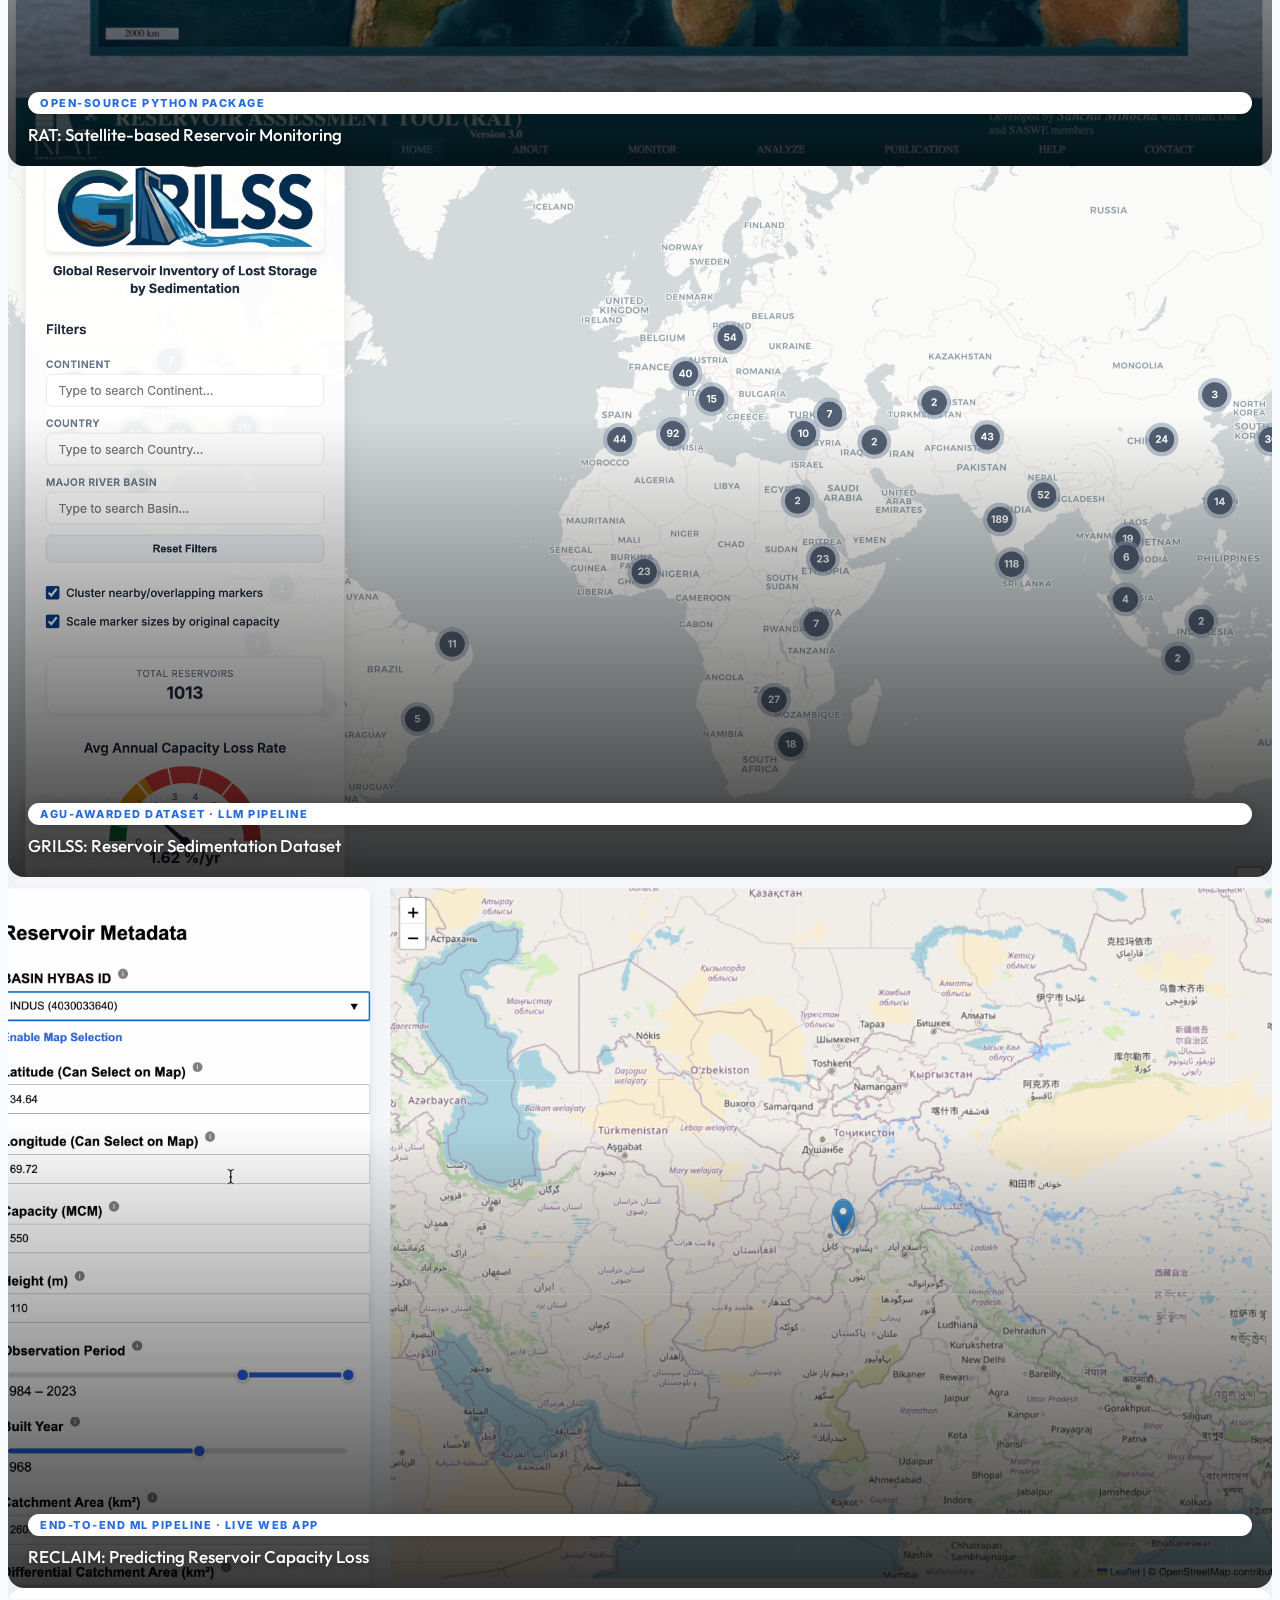
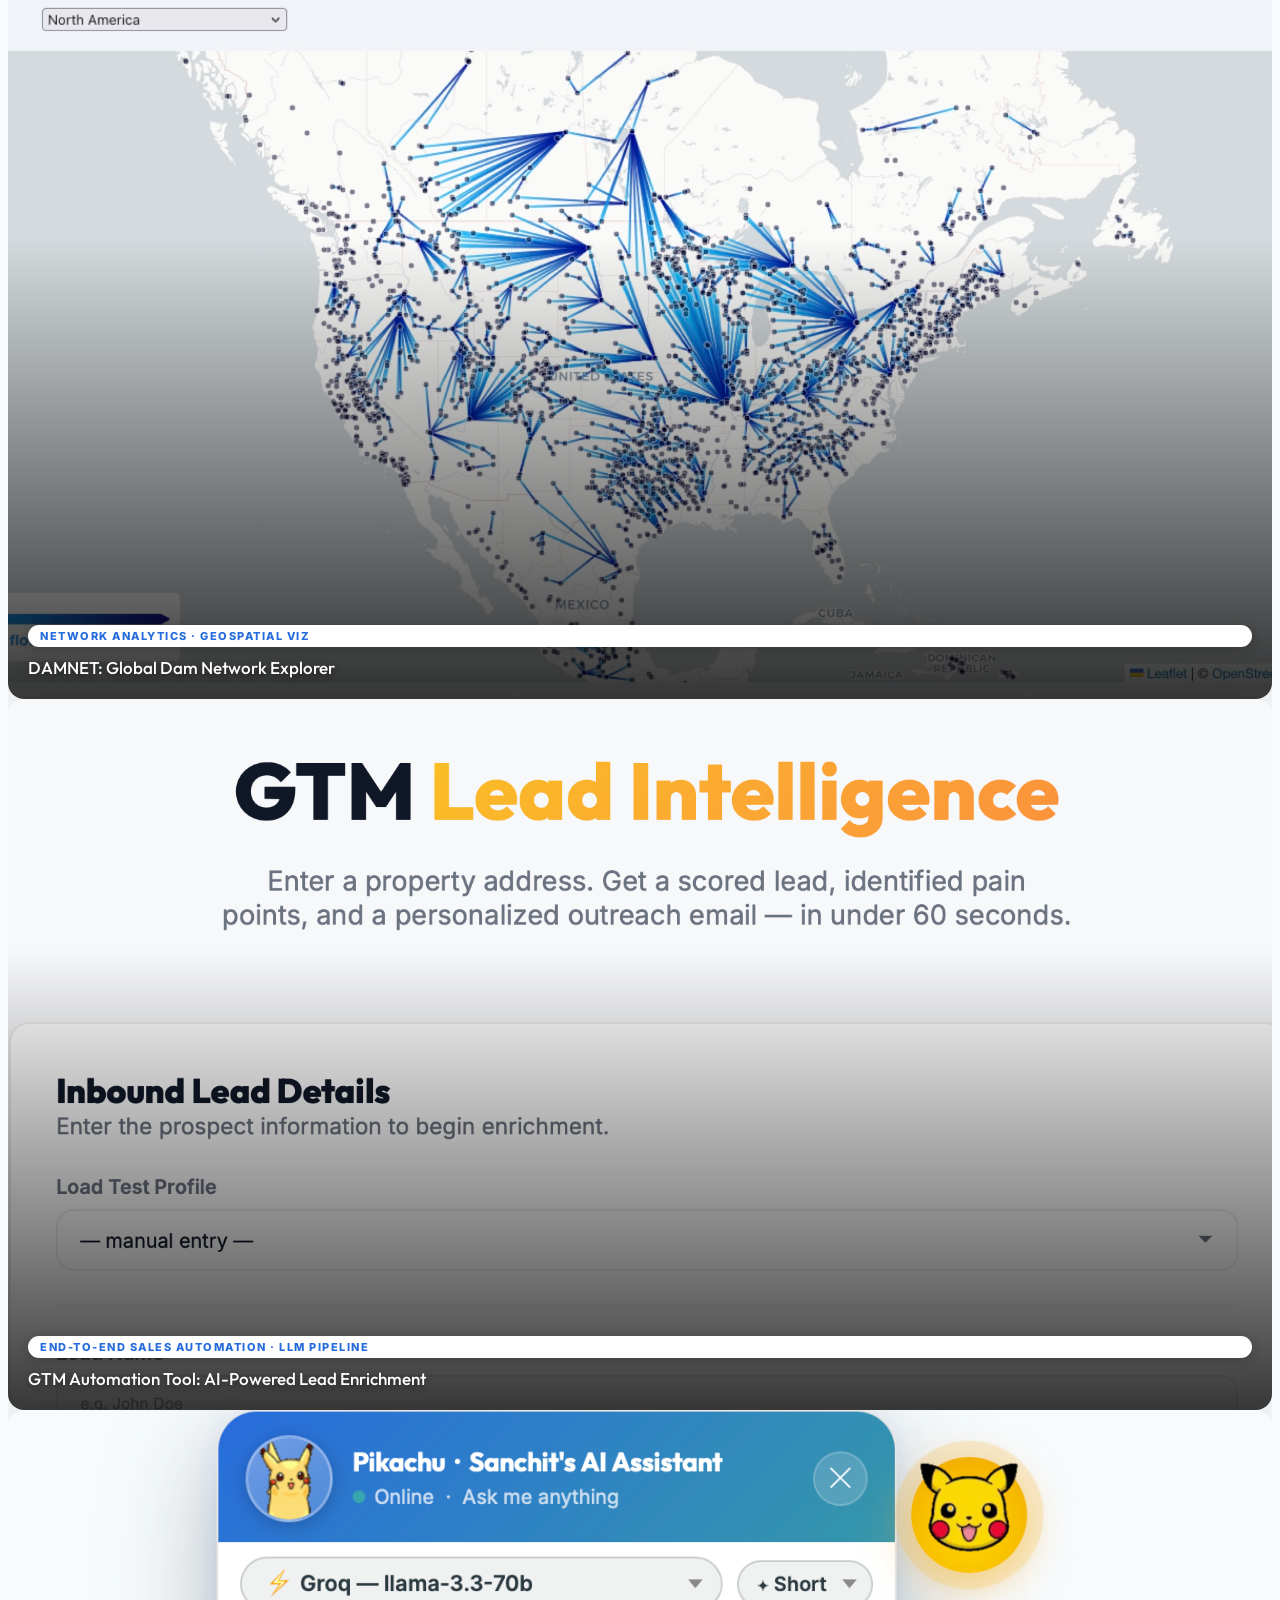
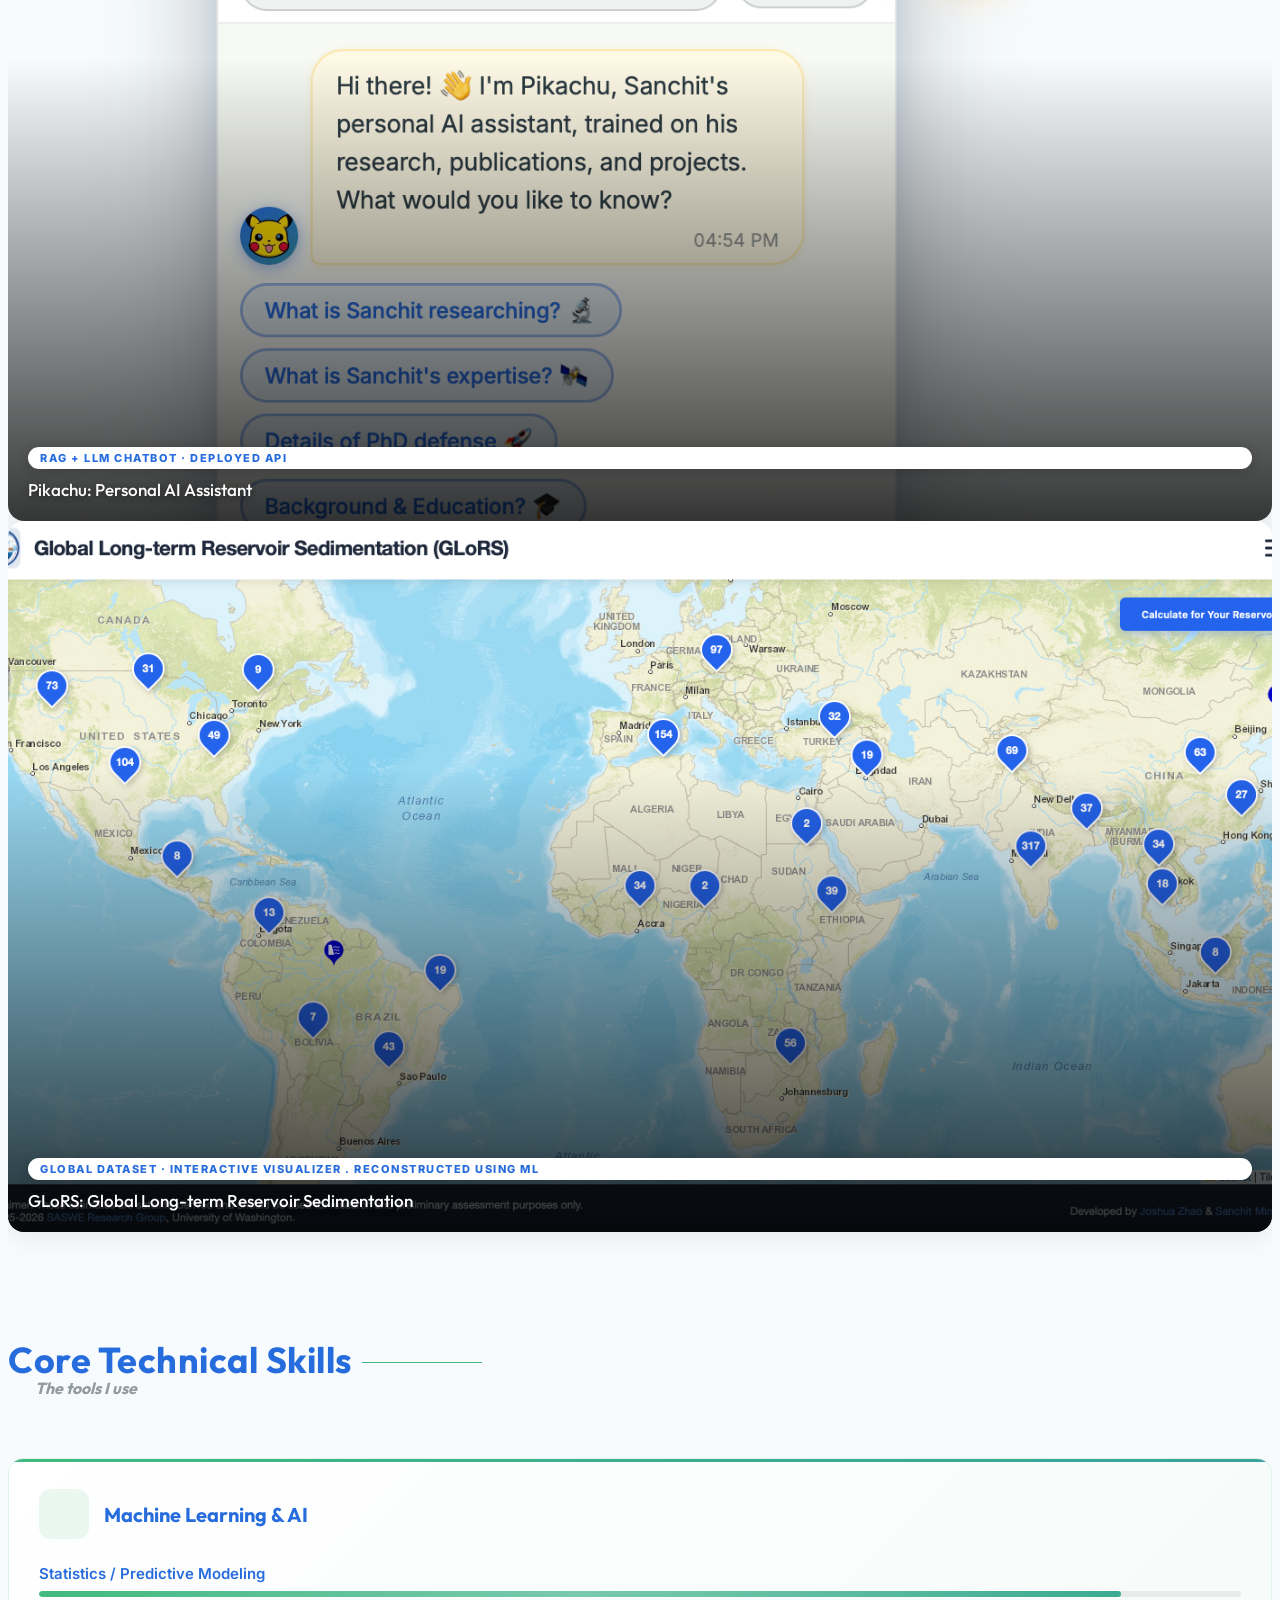
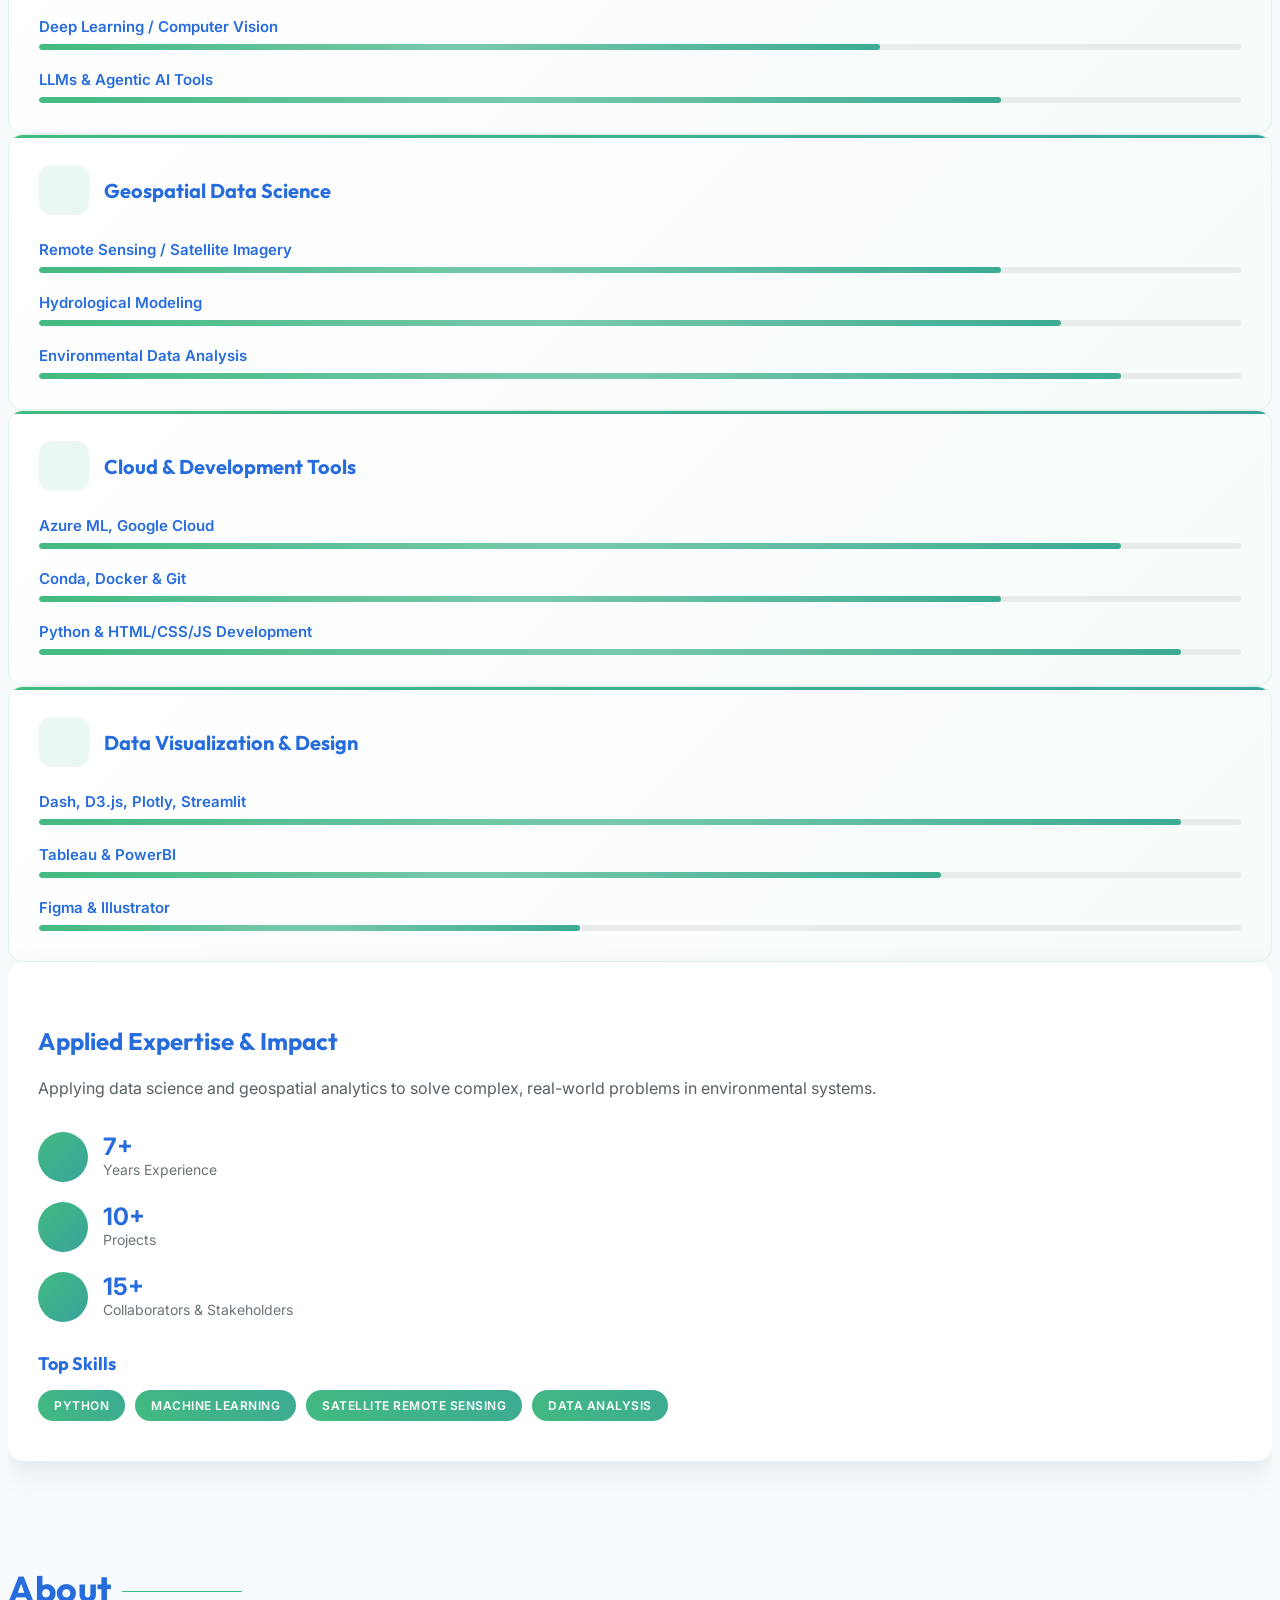
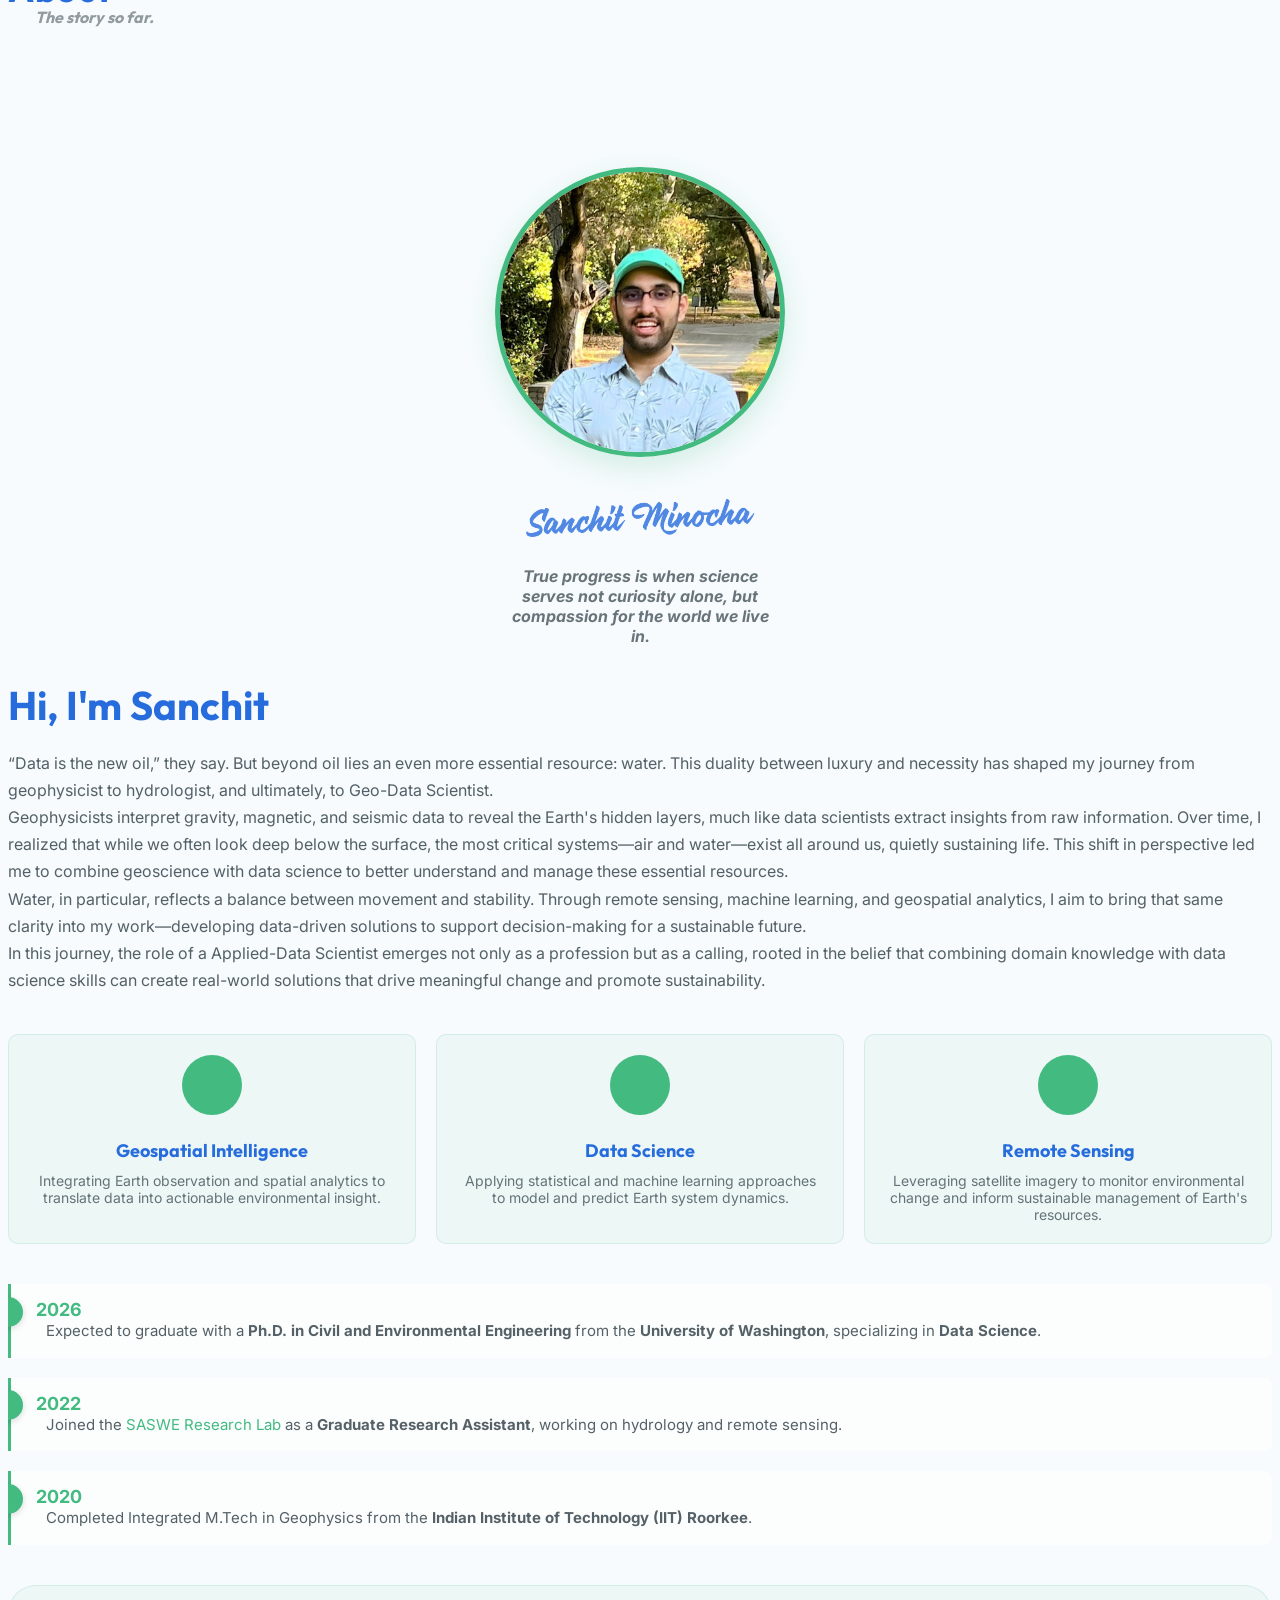
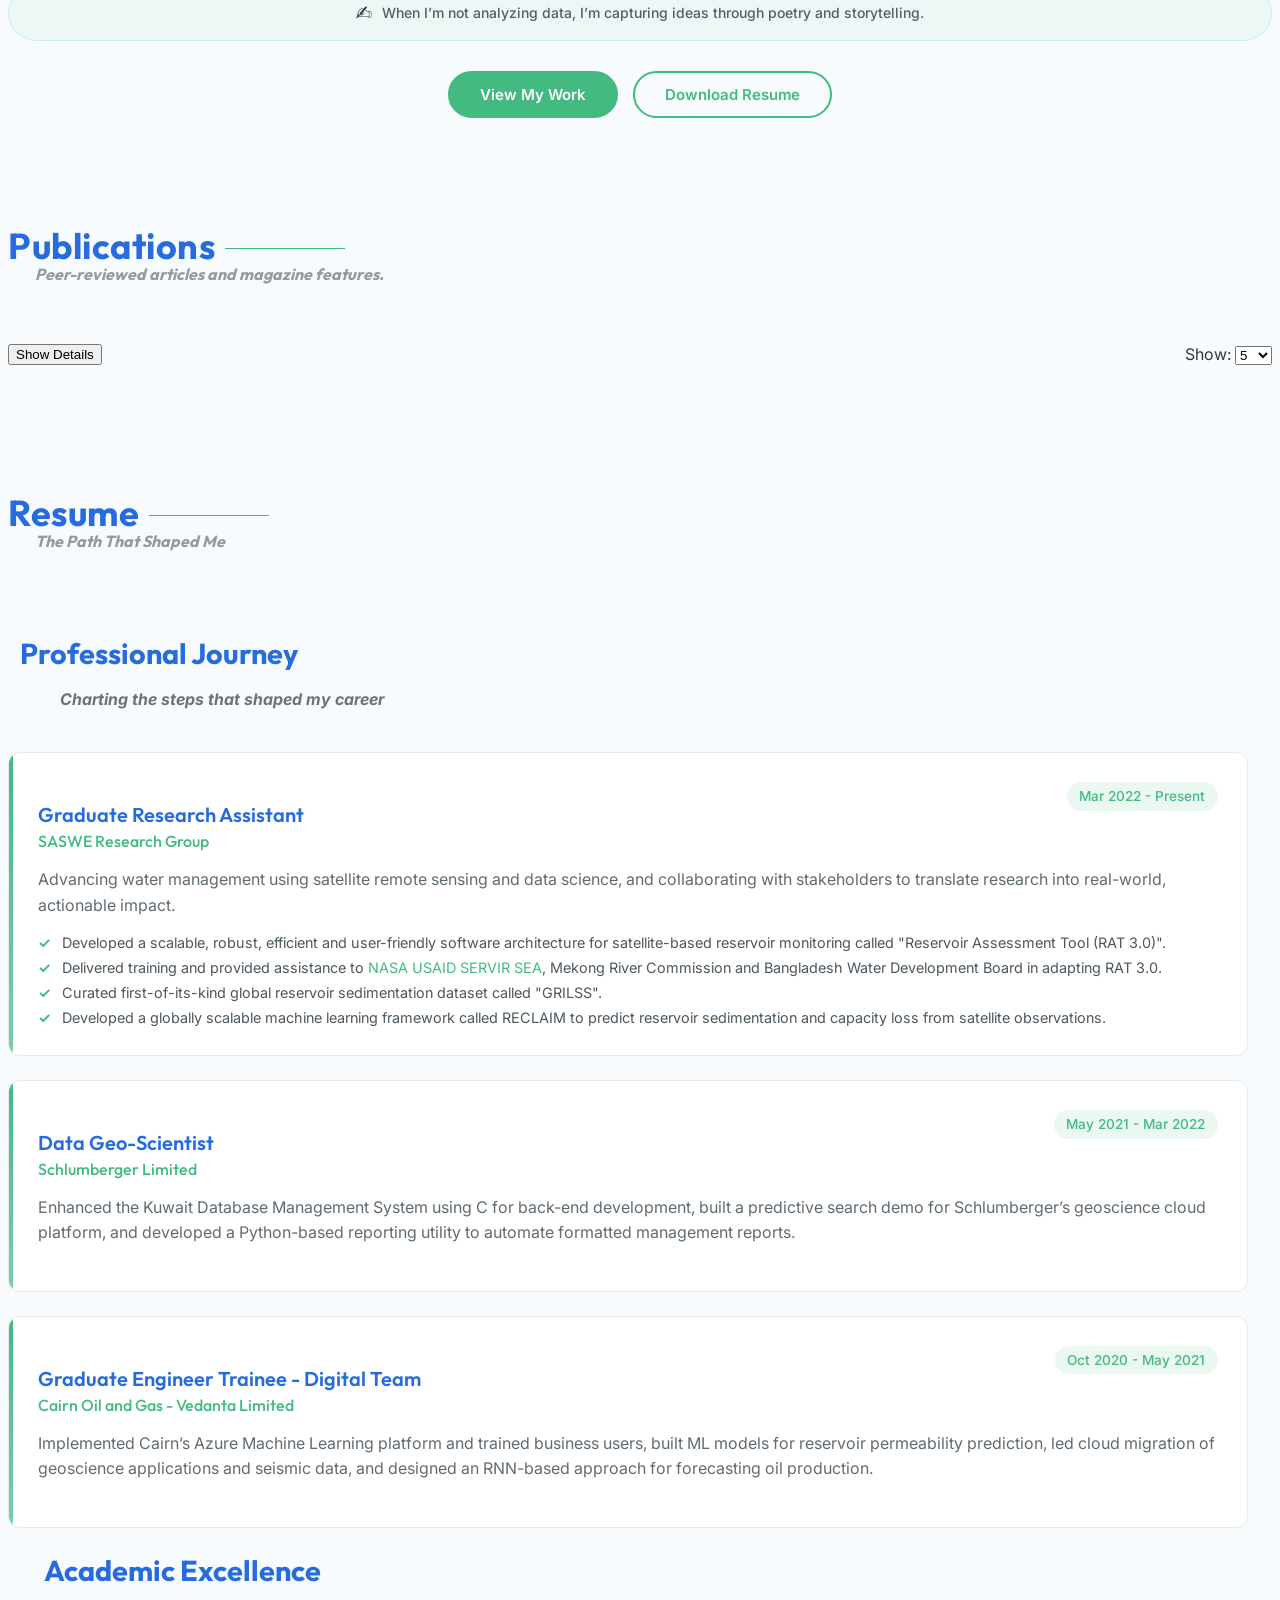
==== commit 1c766b44: "feat: add LinkedIn posts section with dynamic modal rendering and update publication statuses and st" ====
--- a/index.html
+++ b/index.html
@@ -15,7 +15,7 @@
   <meta content="width=device-width, initial-scale=1.0" name="viewport">
   <title>Sanchit Minocha | Data & Geospatial Scientist</title>
   <meta name="description"
-    content="Sanchit Minocha — Data Scientist at the intersection of geospatial analytics, remote sensing, and environmental systems. PhD researcher at UW Seattle with 15+ publications and 80+ citations.">
+    content="Sanchit Minocha — Data Scientist at the intersection of geospatial analytics, remote sensing, and environmental systems. PhD researcher at UW Seattle with 16+ publications and 100+ citations.">
   <meta name="keywords"
     content="Sanchit Minocha, geospatial data science, remote sensing, machine learning, hydrology, reservoir monitoring, RAT, GRILSS, RECLAIM, University of Washington">
 
@@ -202,7 +202,7 @@
                   <span class="stat-label">Papers Published</span>
                 </div>
                 <div class="stat-item">
-                  <span class="purecounter" data-purecounter-start="0" data-purecounter-end="90"
+                  <span class="purecounter" data-purecounter-start="0" data-purecounter-end="102"
                     data-purecounter-duration="2">0</span>
                   <span class="stat-label">Citations</span>
                 </div>
@@ -394,8 +394,31 @@
           </div>
         </div>
 
+        <!-- LinkedIn Posts -->
+        <div class="row mt-4">
+          <div class="col-12">
+            <div class="section-subtitle mb-3">
+              <h5>From LinkedIn</h5>
+            </div>
+            <div class="row g-4" id="linkedin-posts"></div>
+          </div>
+        </div>
+
       </div>
     </section>
+
+    <!-- LinkedIn Post Modal -->
+    <div class="modal fade" id="linkedinPostModal" tabindex="-1" aria-labelledby="linkedinPostModalLabel" aria-hidden="true">
+      <div class="modal-dialog modal-dialog-centered modal-lg">
+        <div class="modal-content">
+          <div class="modal-header">
+            <h5 class="modal-title" id="linkedinPostModalLabel">Post</h5>
+            <button type="button" class="btn-close" data-bs-dismiss="modal" aria-label="Close"></button>
+          </div>
+          <div class="modal-body" id="linkedinPostModalBody"></div>
+        </div>
+      </div>
+    </div>
 
     <!-- Portfolio Section -->
     <section id="portfolio" class="portfolio section">
@@ -1163,6 +1186,7 @@
   <script src="assets/js/main.js"></script>
   <script src="assets/js/portfolios.js"></script>
   <script src="assets/js/highlights.js"></script>
+  <script src="assets/js/linkedin-posts.js"></script>
   <script src="assets/js/experience.js"></script>
 
   <!-- AI Chatbot -->
--- a/assets/css/main.css
+++ b/assets/css/main.css
@@ -2379,6 +2379,54 @@
   justify-content: flex-end;
   margin-top: 8px;
 }
+
+/* Additional css for highlights section (end) */
+
+/* LinkedIn post cards (start) */
+.linkedin-post-card {
+  position: relative;
+  background-color: var(--surface-color);
+  padding: 25px;
+  border-radius: 15px;
+  box-shadow: 0 10px 25px rgba(0, 0, 0, 0.05);
+  height: 100%;
+  cursor: pointer;
+  transition: transform 0.3s ease;
+}
+
+.linkedin-post-card:hover {
+  transform: translateY(-6px);
+}
+
+.linkedin-post-card-preview {
+  position: relative;
+  height: 180px;
+  overflow: hidden;
+  border-radius: 8px;
+}
+
+.linkedin-post-card-preview iframe {
+  pointer-events: none;
+}
+
+.linkedin-post-card-overlay {
+  position: absolute;
+  inset: 0;
+}
+
+.linkedin-post-card-date {
+  margin-top: 10px;
+  font-size: 13px;
+  color: var(--default-color);
+  opacity: 0.6;
+  text-align: right;
+}
+
+#linkedinPostModalBody iframe {
+  display: block;
+  border-radius: 8px;
+}
+/* LinkedIn post cards (end) */
 
 .highlight-note {
   position: absolute;
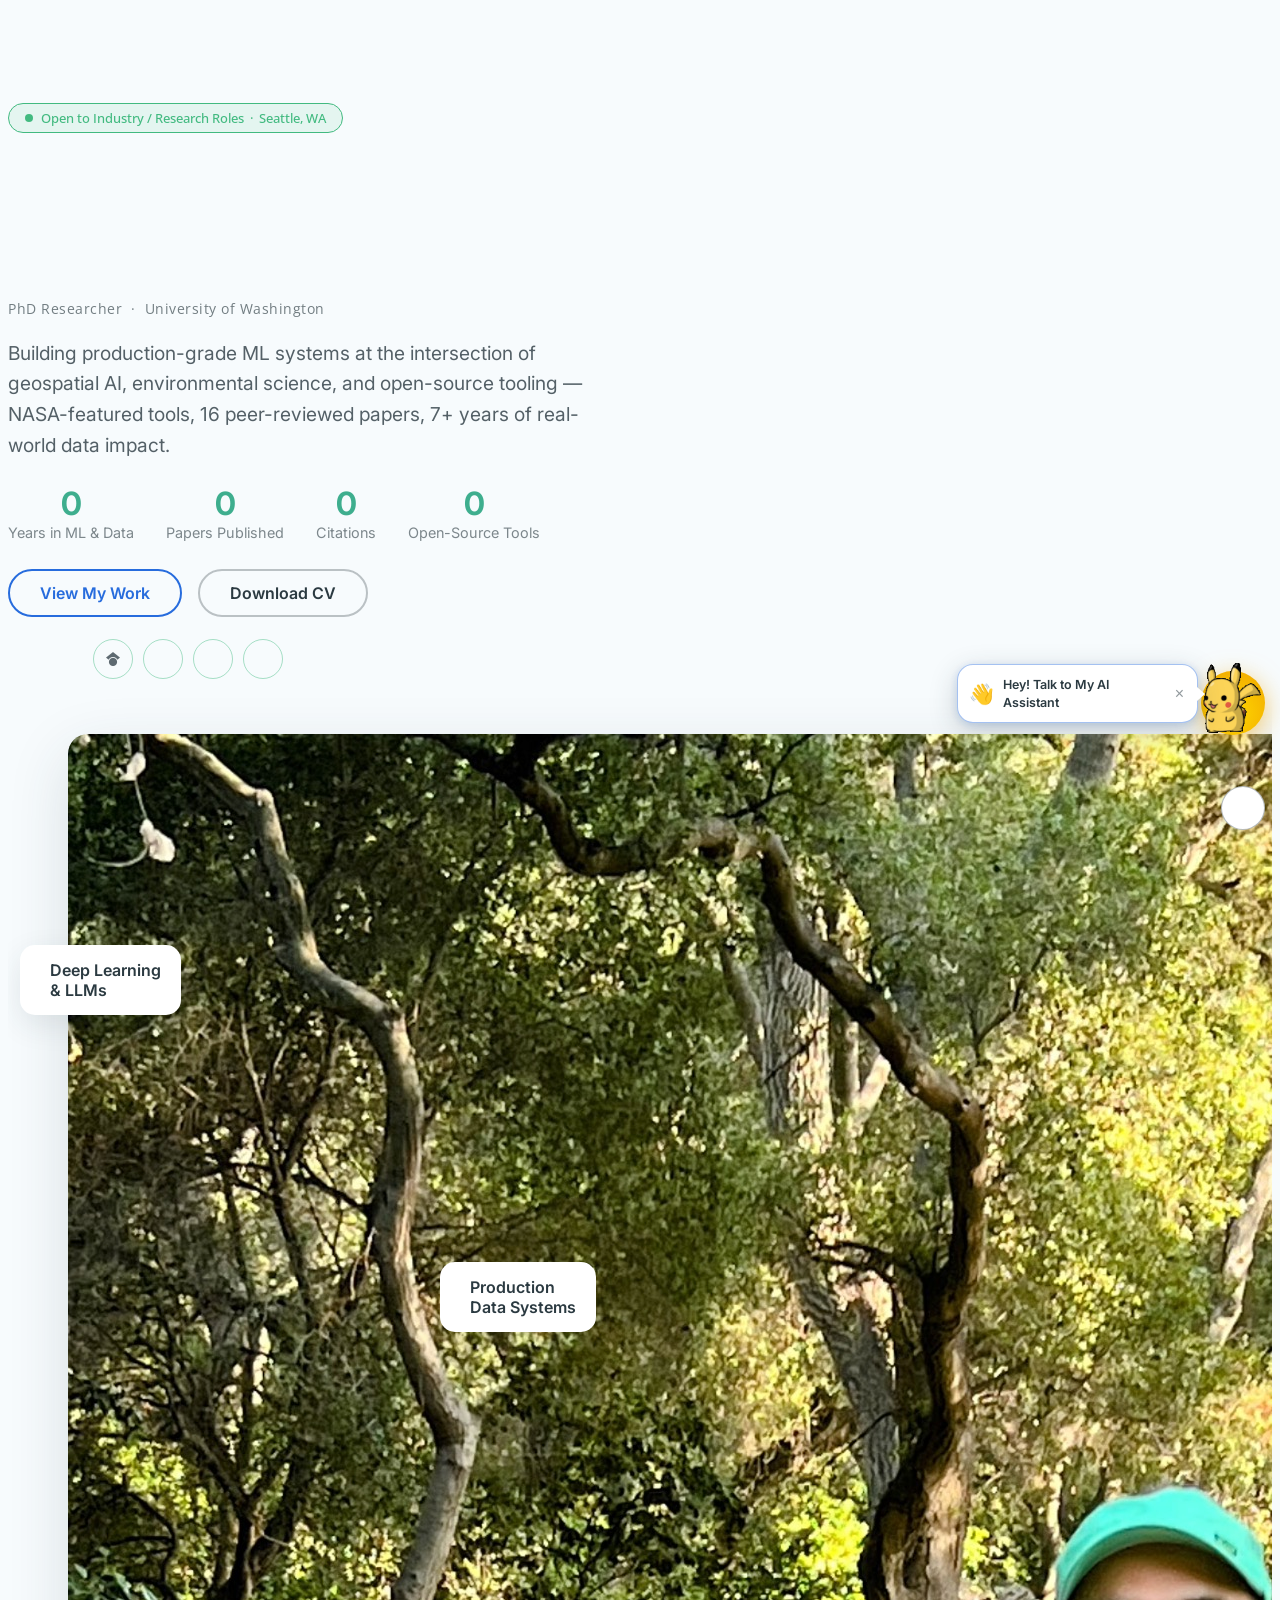
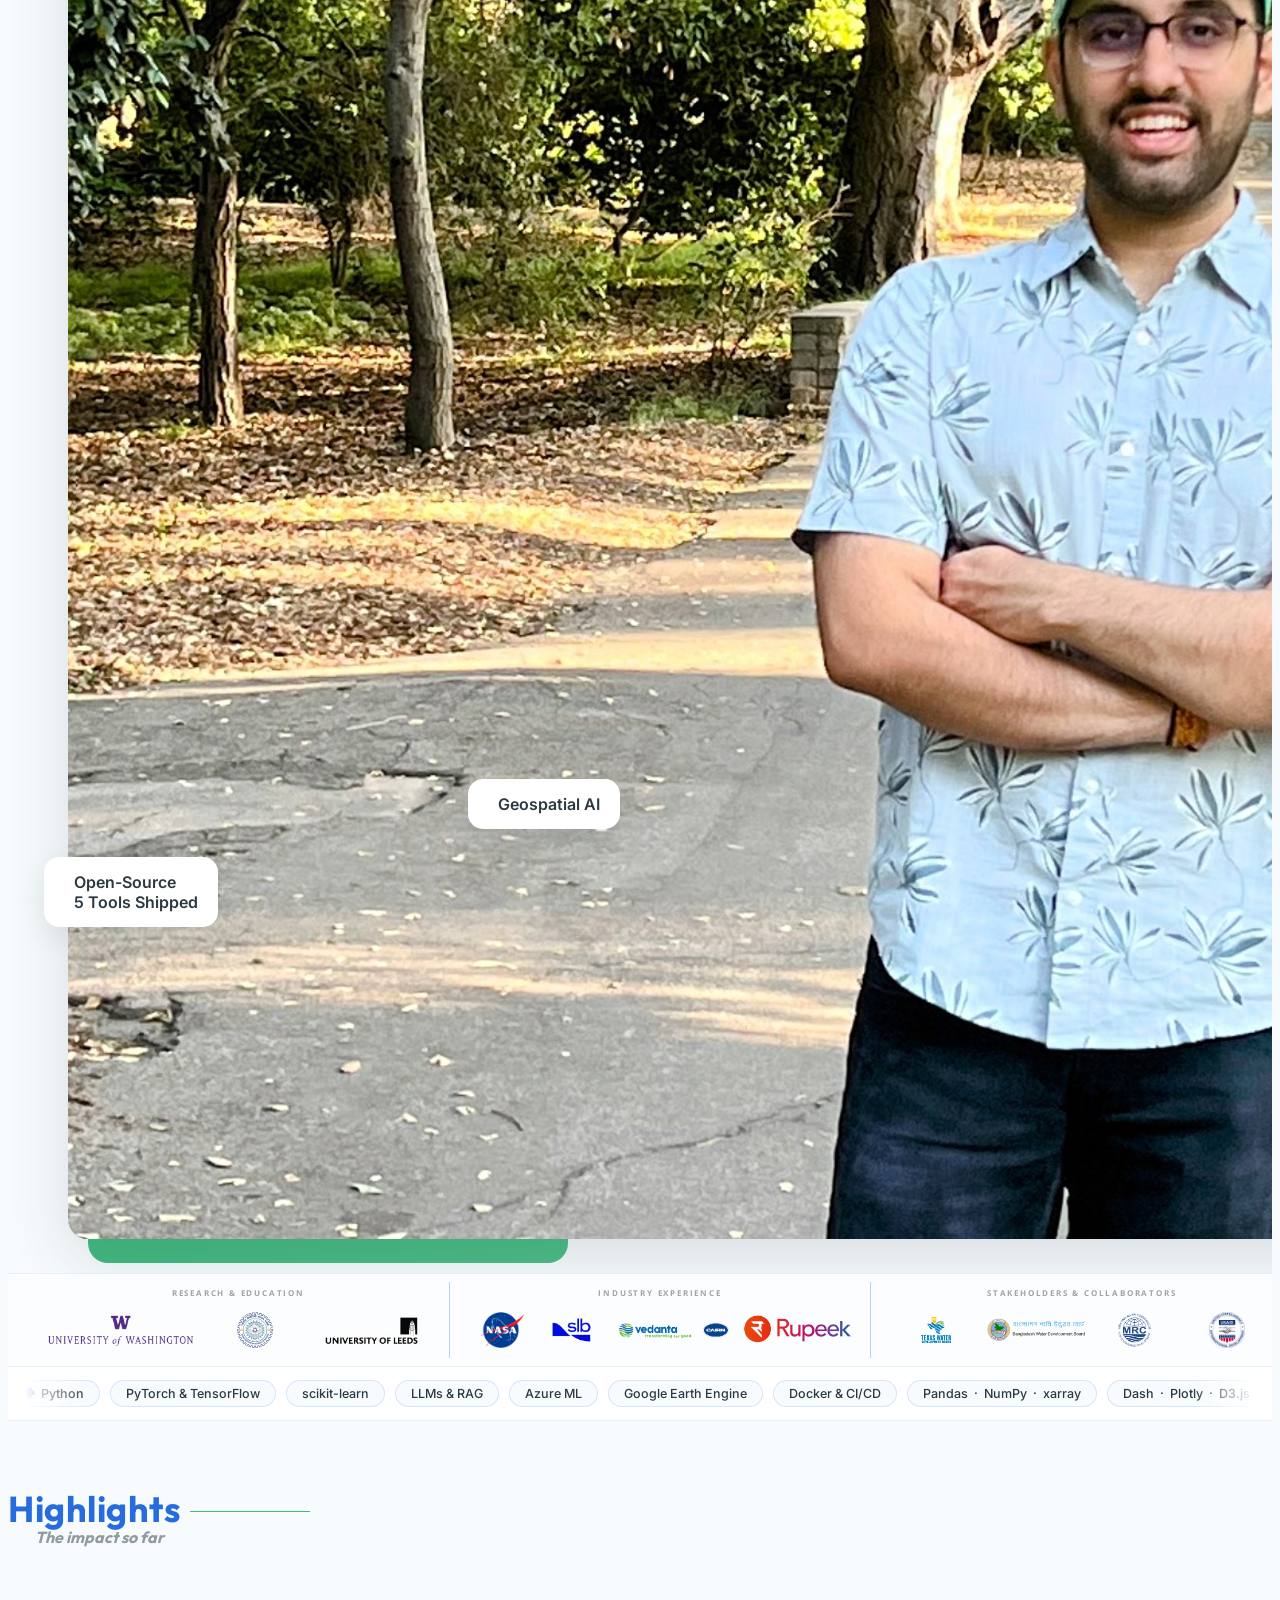
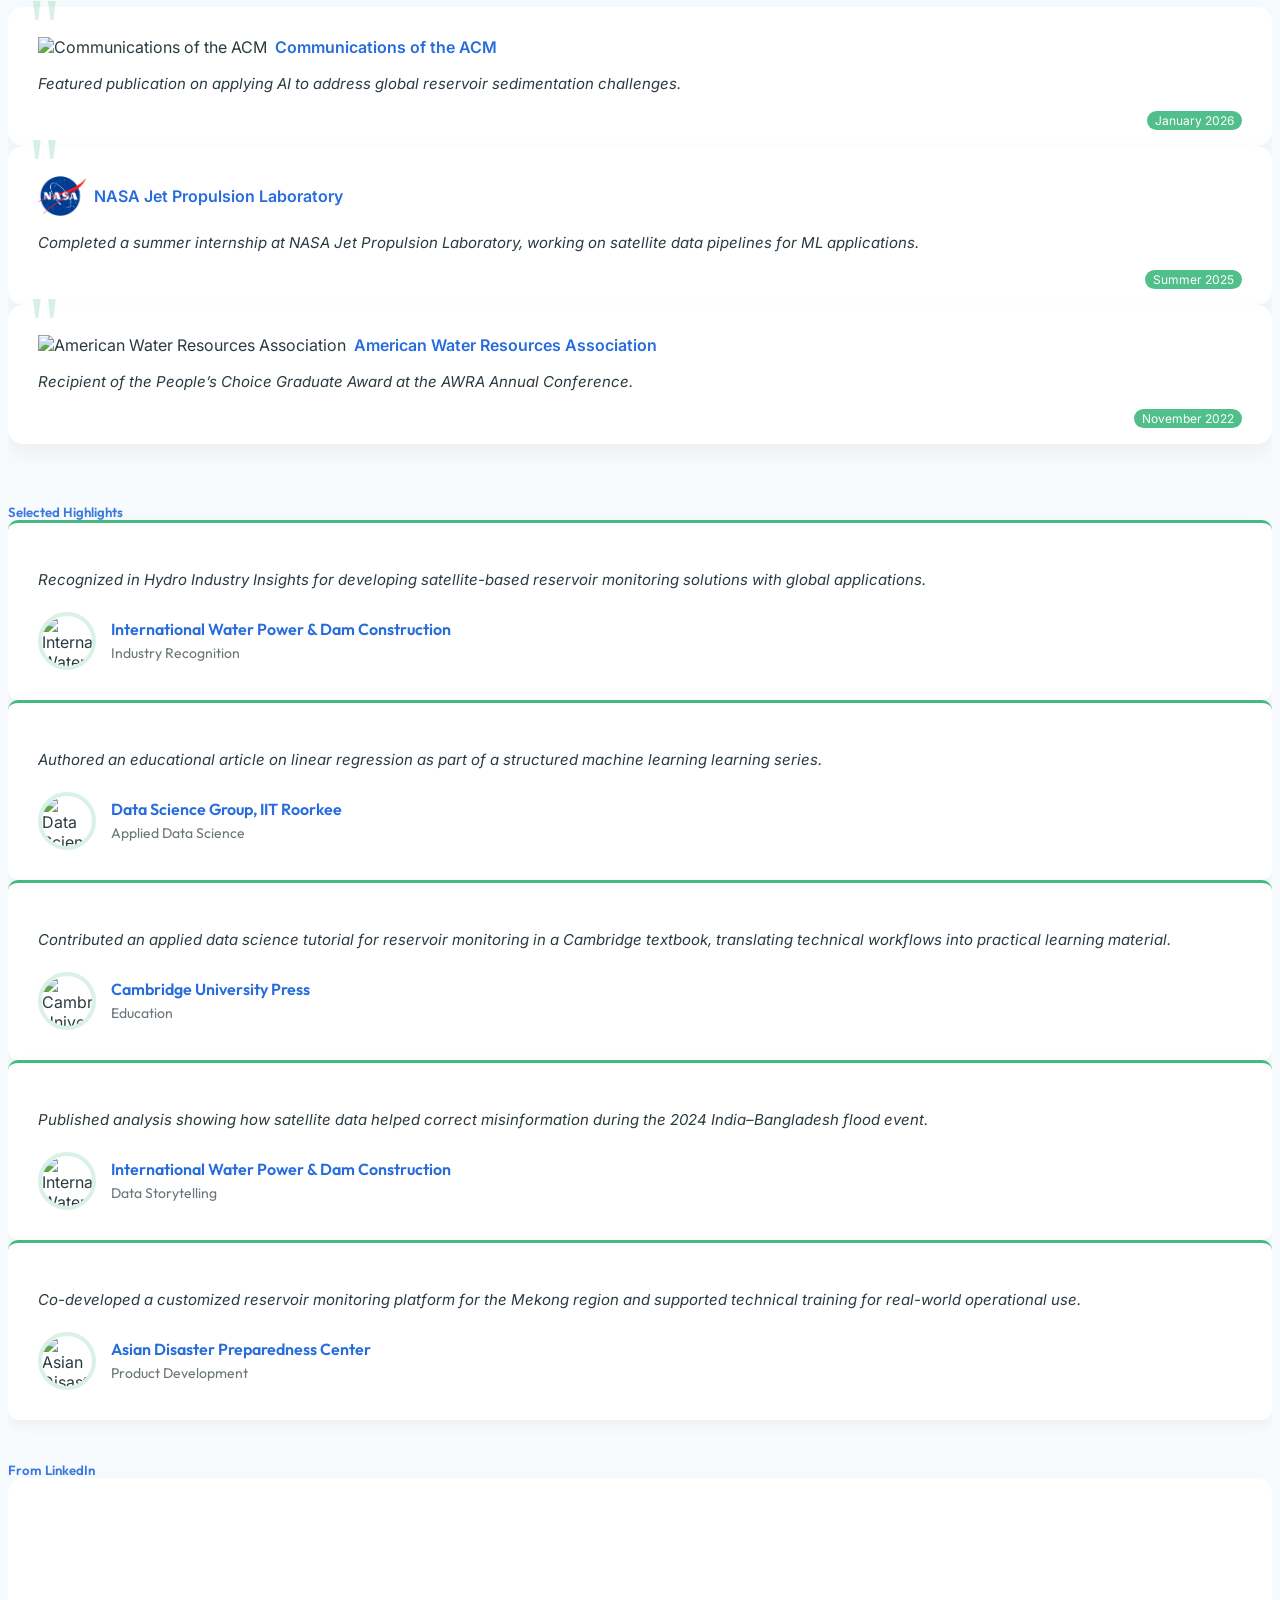
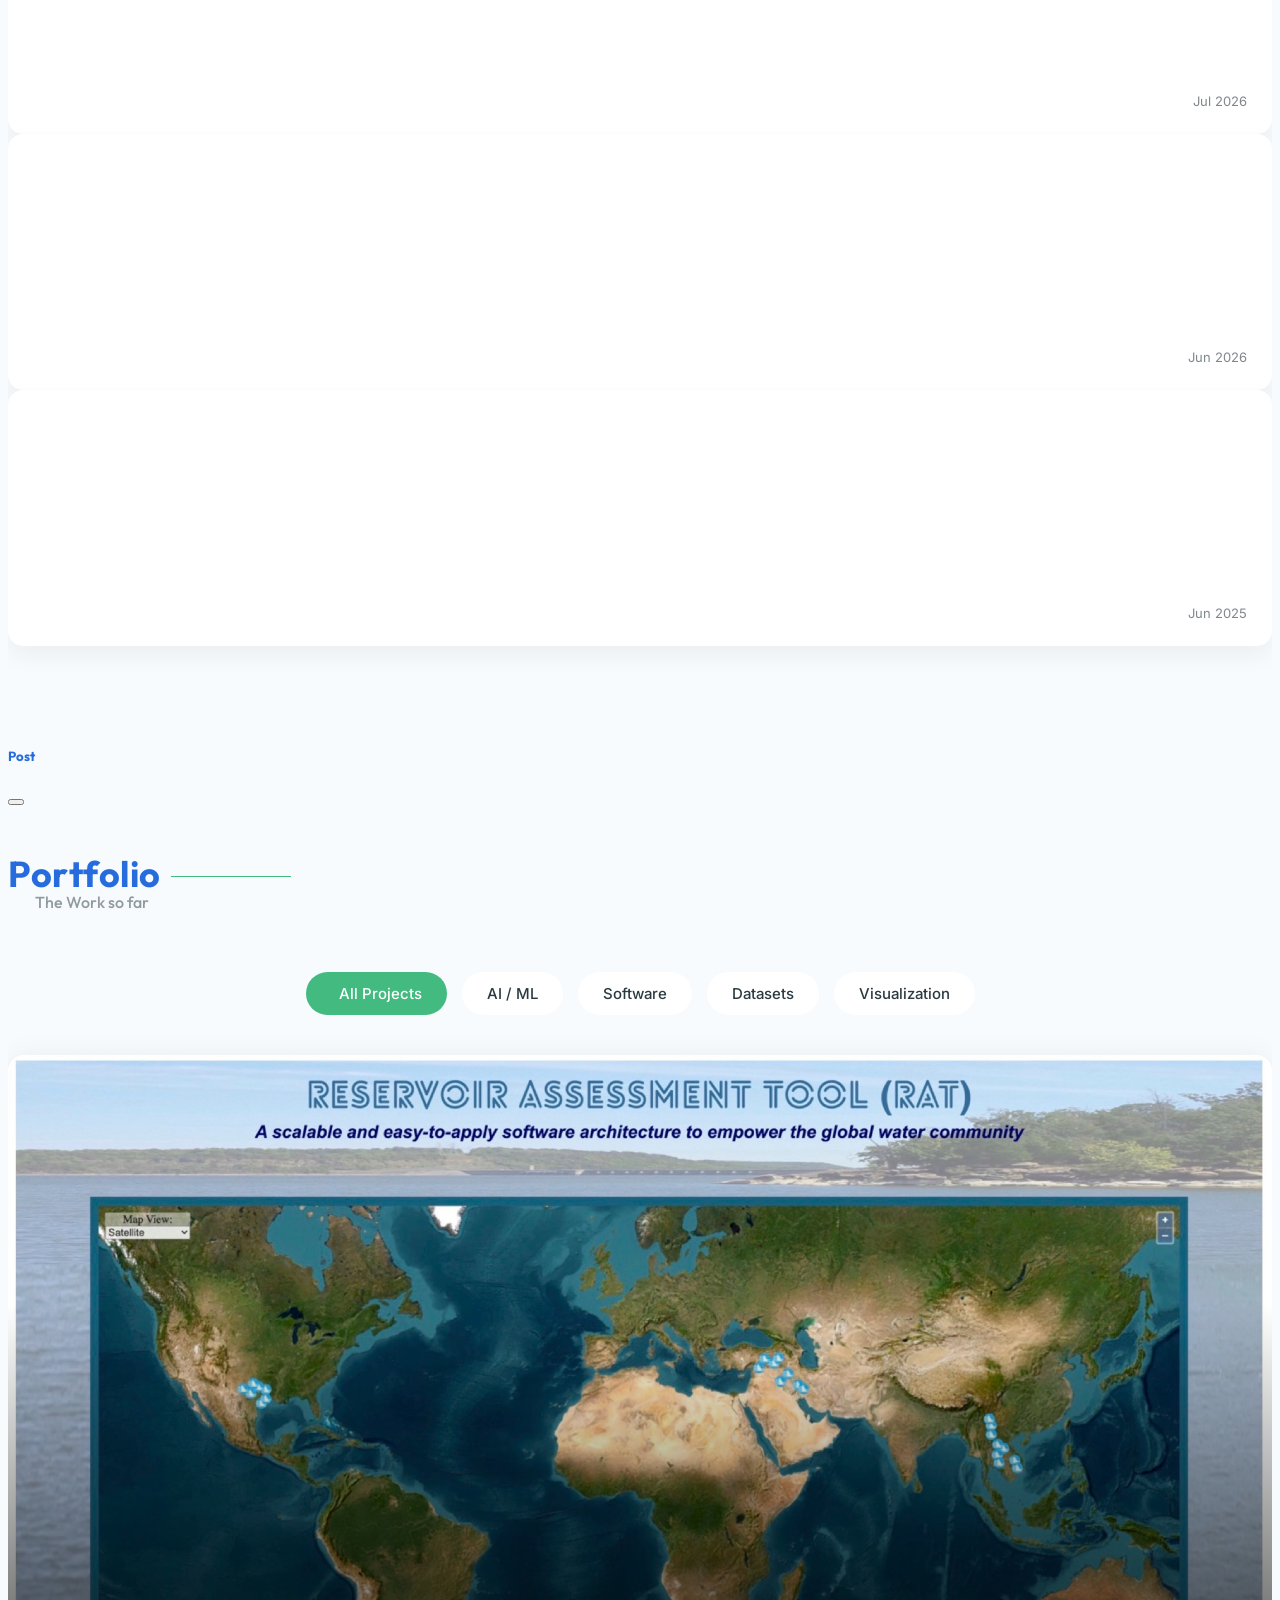
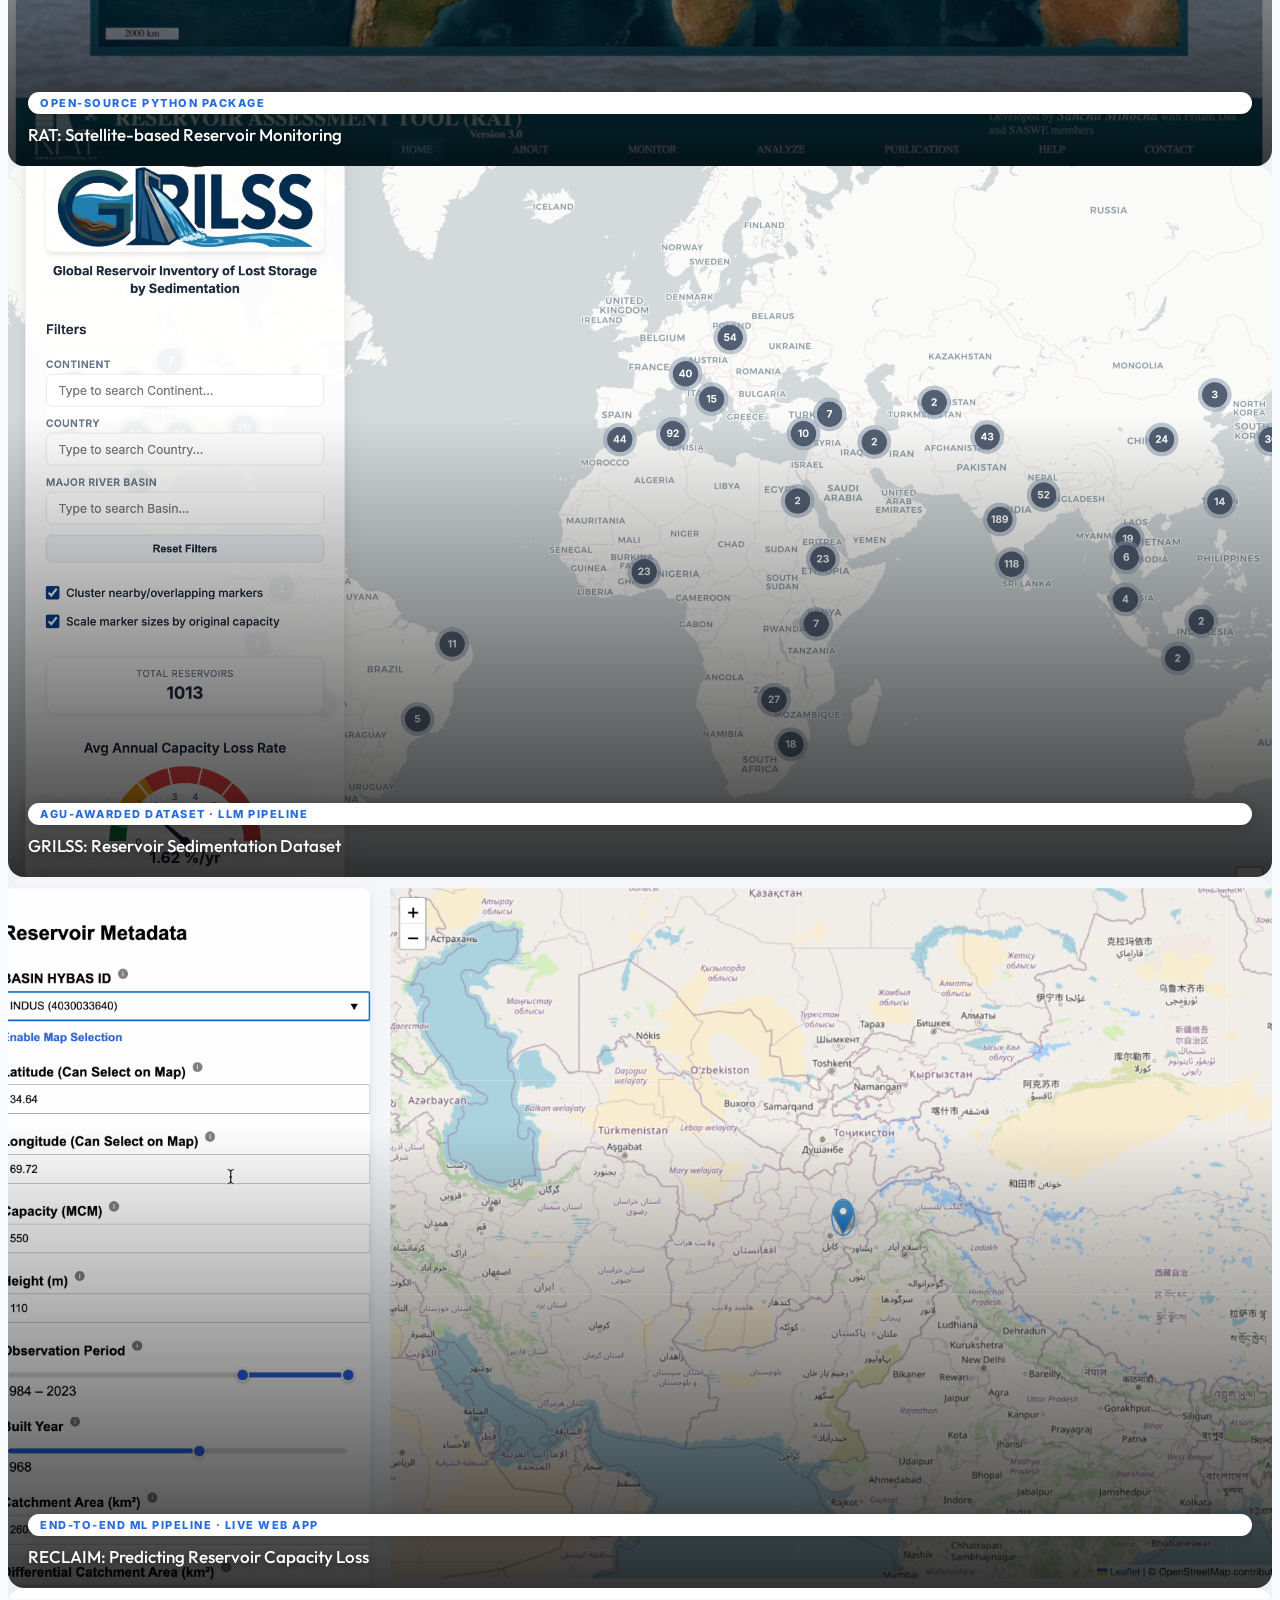
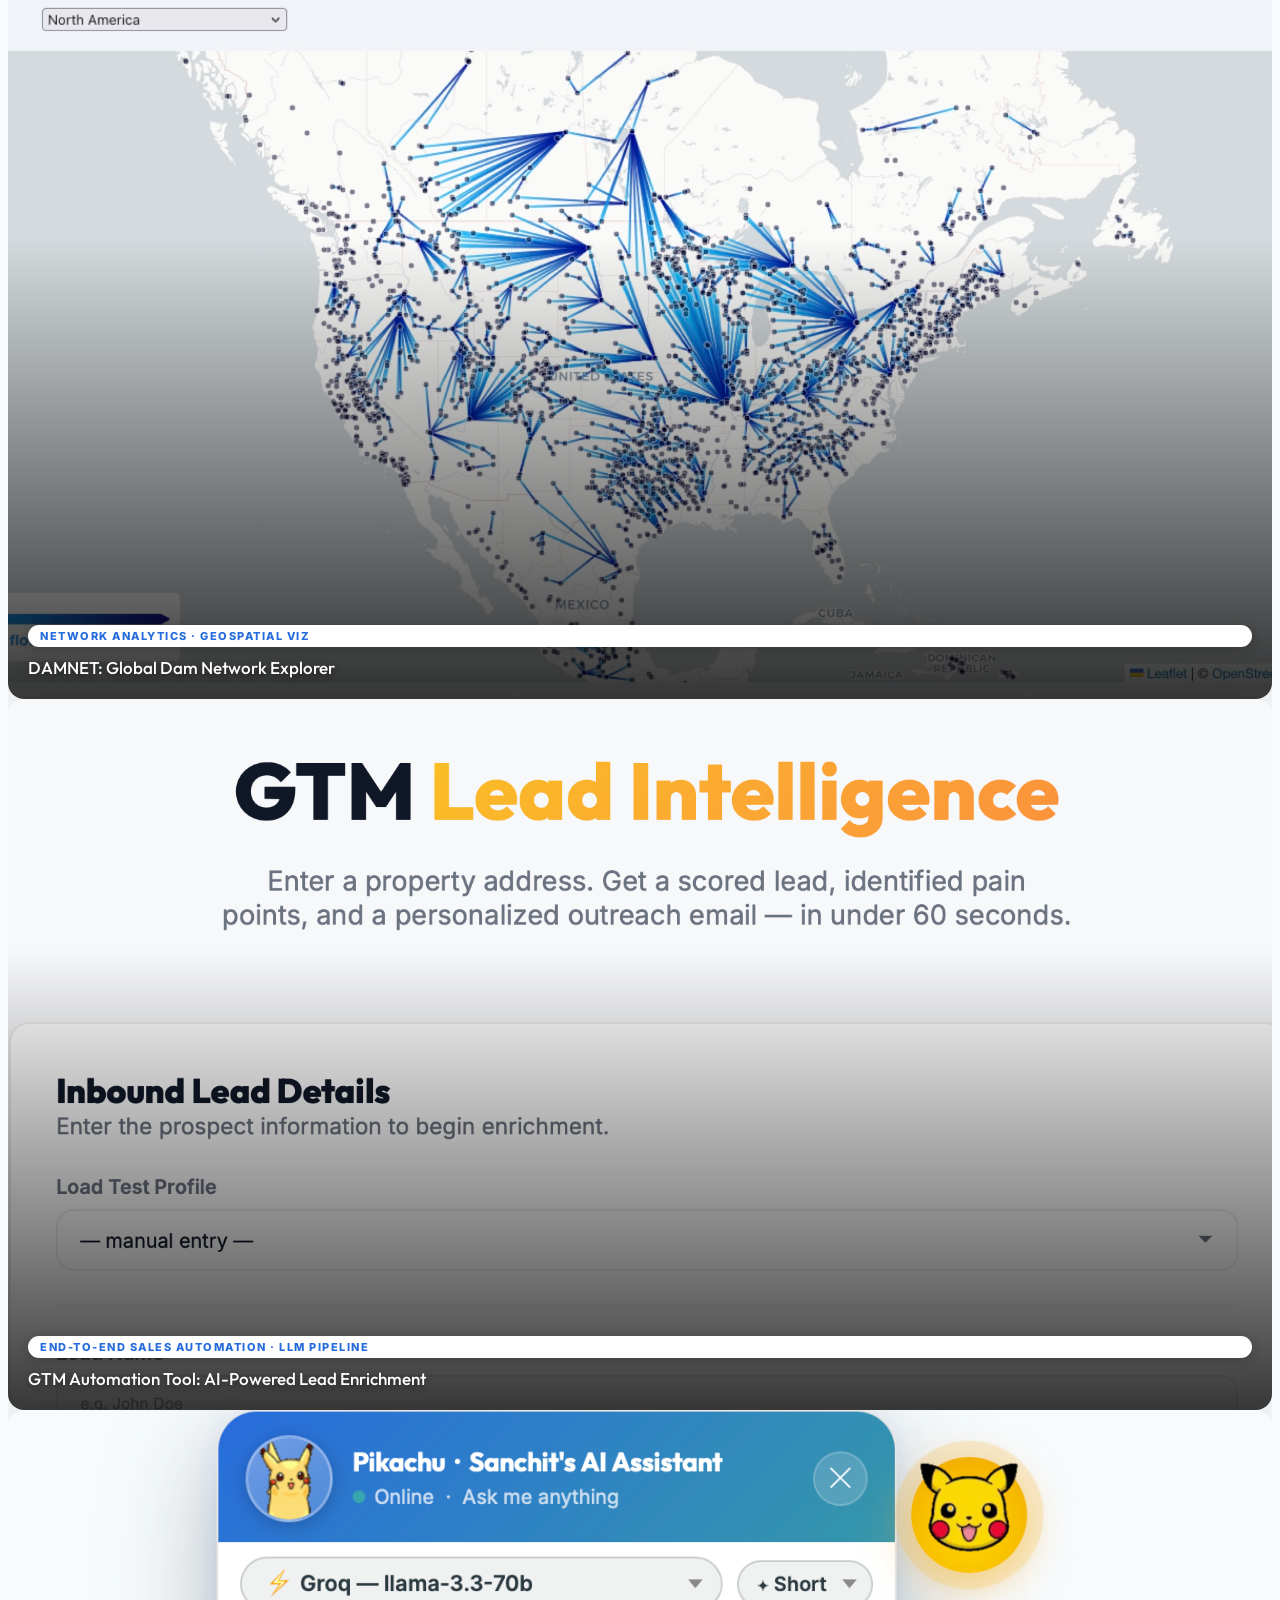
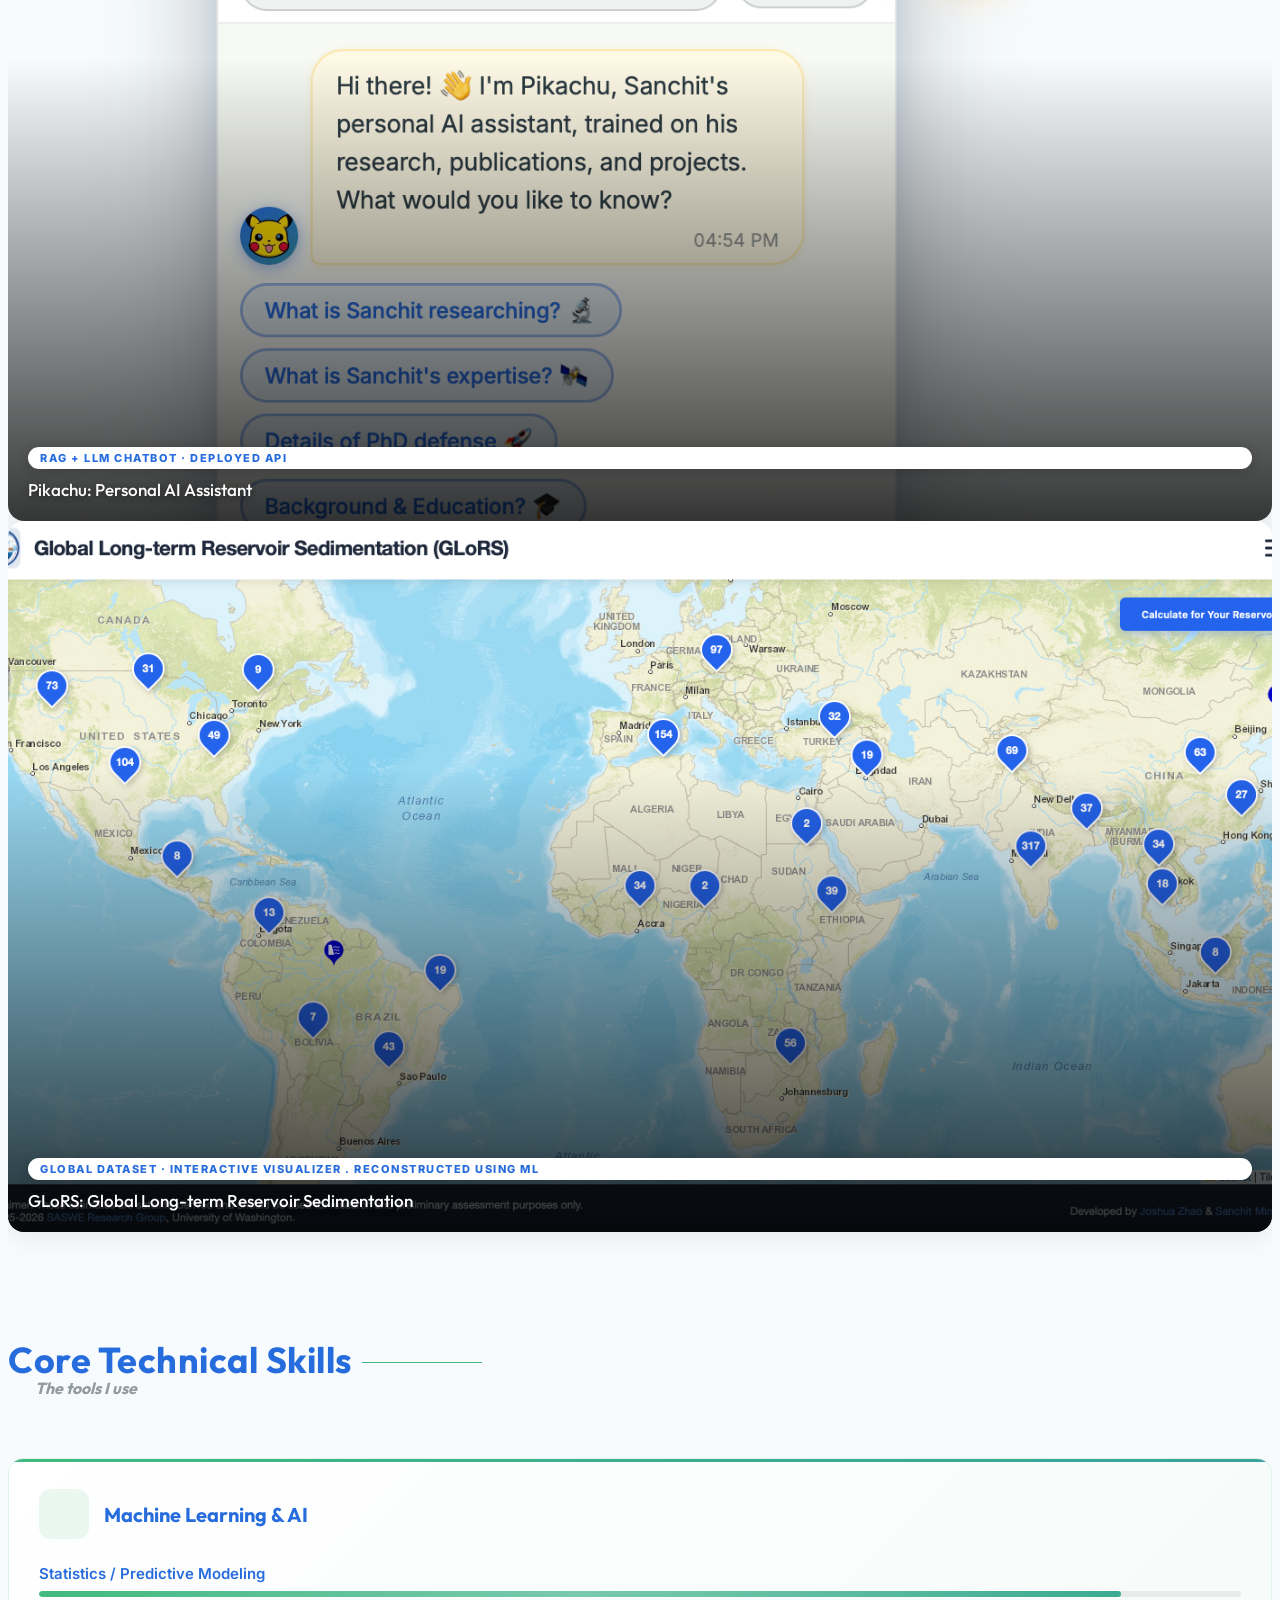
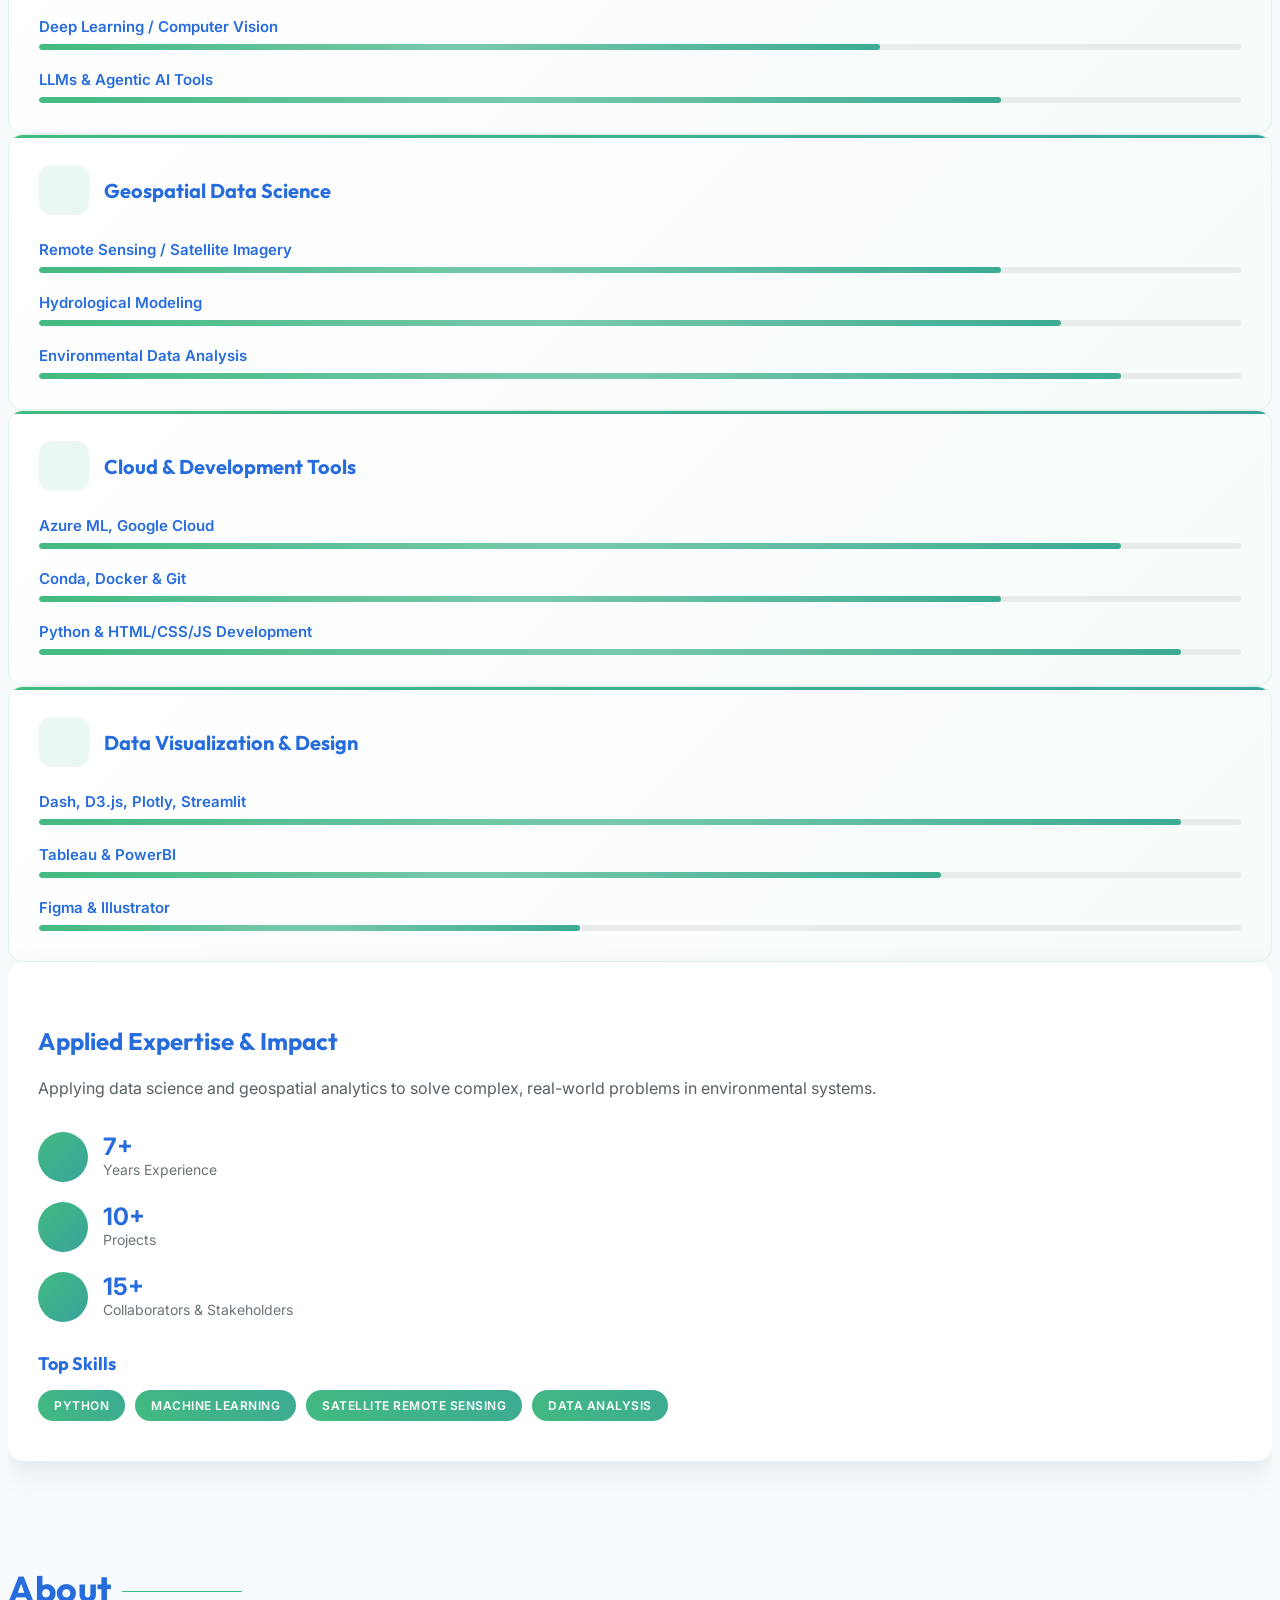
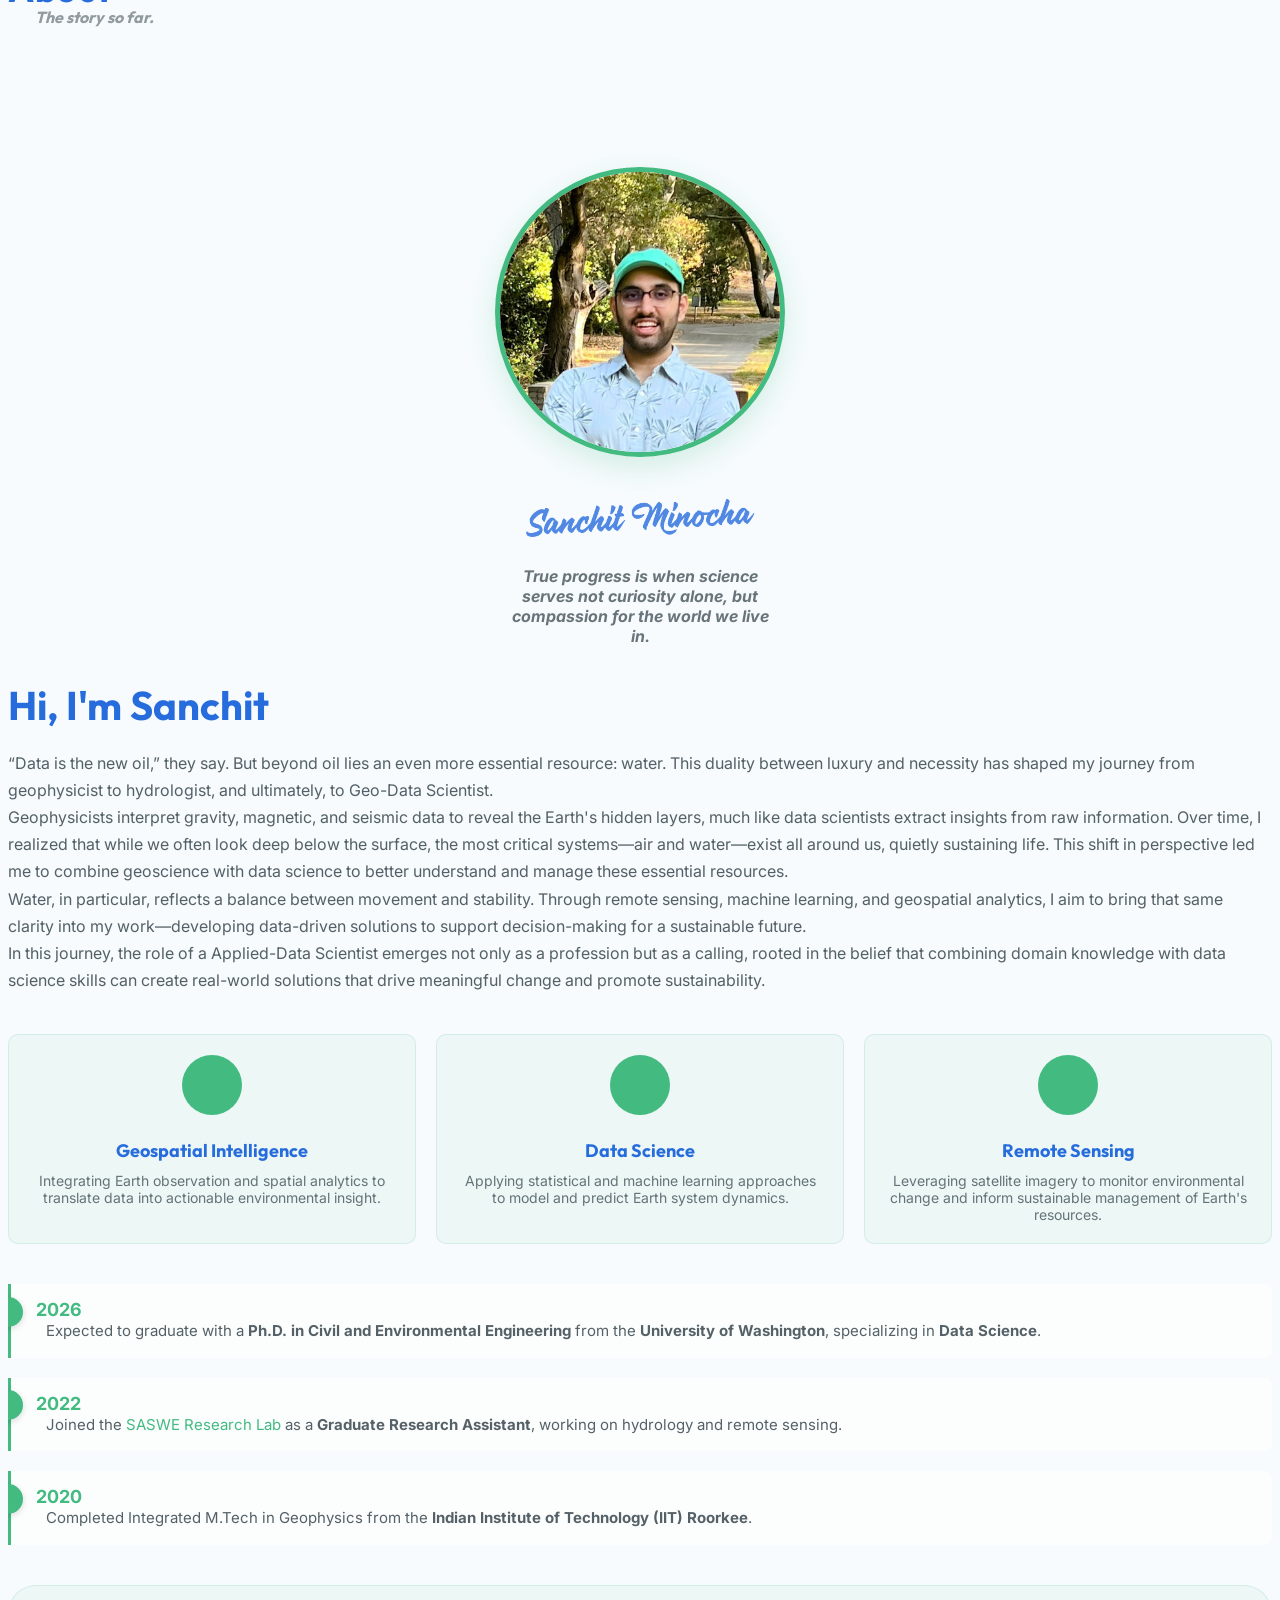
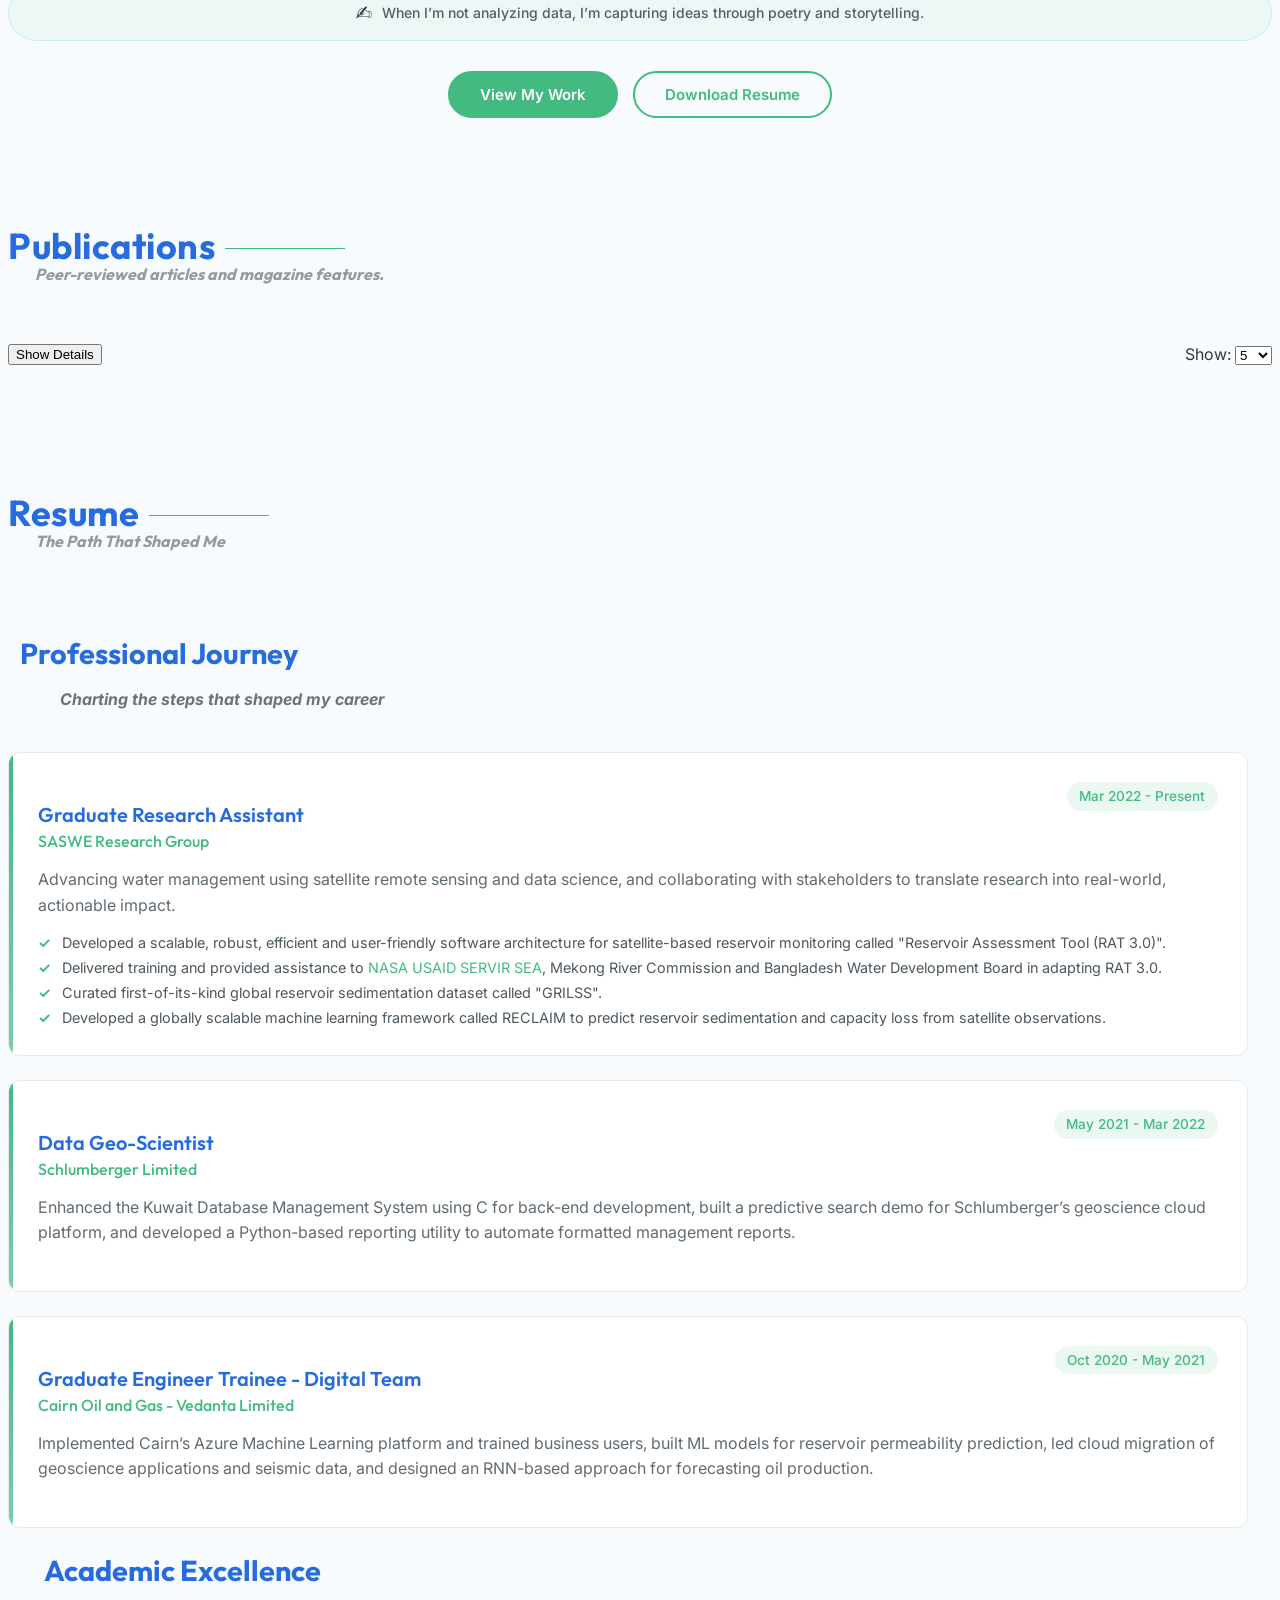
==== commit 2d2357f0: "feat: update CV link in index.html and modify publication details for RECLAIM project" ====
--- a/index.html
+++ b/index.html
@@ -216,7 +216,7 @@
               <div class="hero-cta-block" data-aos="fade-up" data-aos-delay="300">
                 <div class="hero-actions">
                   <a href="#portfolio" class="btn btn-primary"><i class="bi bi-grid me-1"></i>View My Work</a>
-                  <a href="assets/data/Sanchit_Resume.pdf" target="_blank" class="btn btn-outline"><i
+                  <a href="assets/data/Sanchit_CV.pdf" target="_blank" class="btn btn-outline"><i
                       class="bi bi-download me-1"></i>Download CV</a>
                 </div>
                 <div class="hero-socials-row">
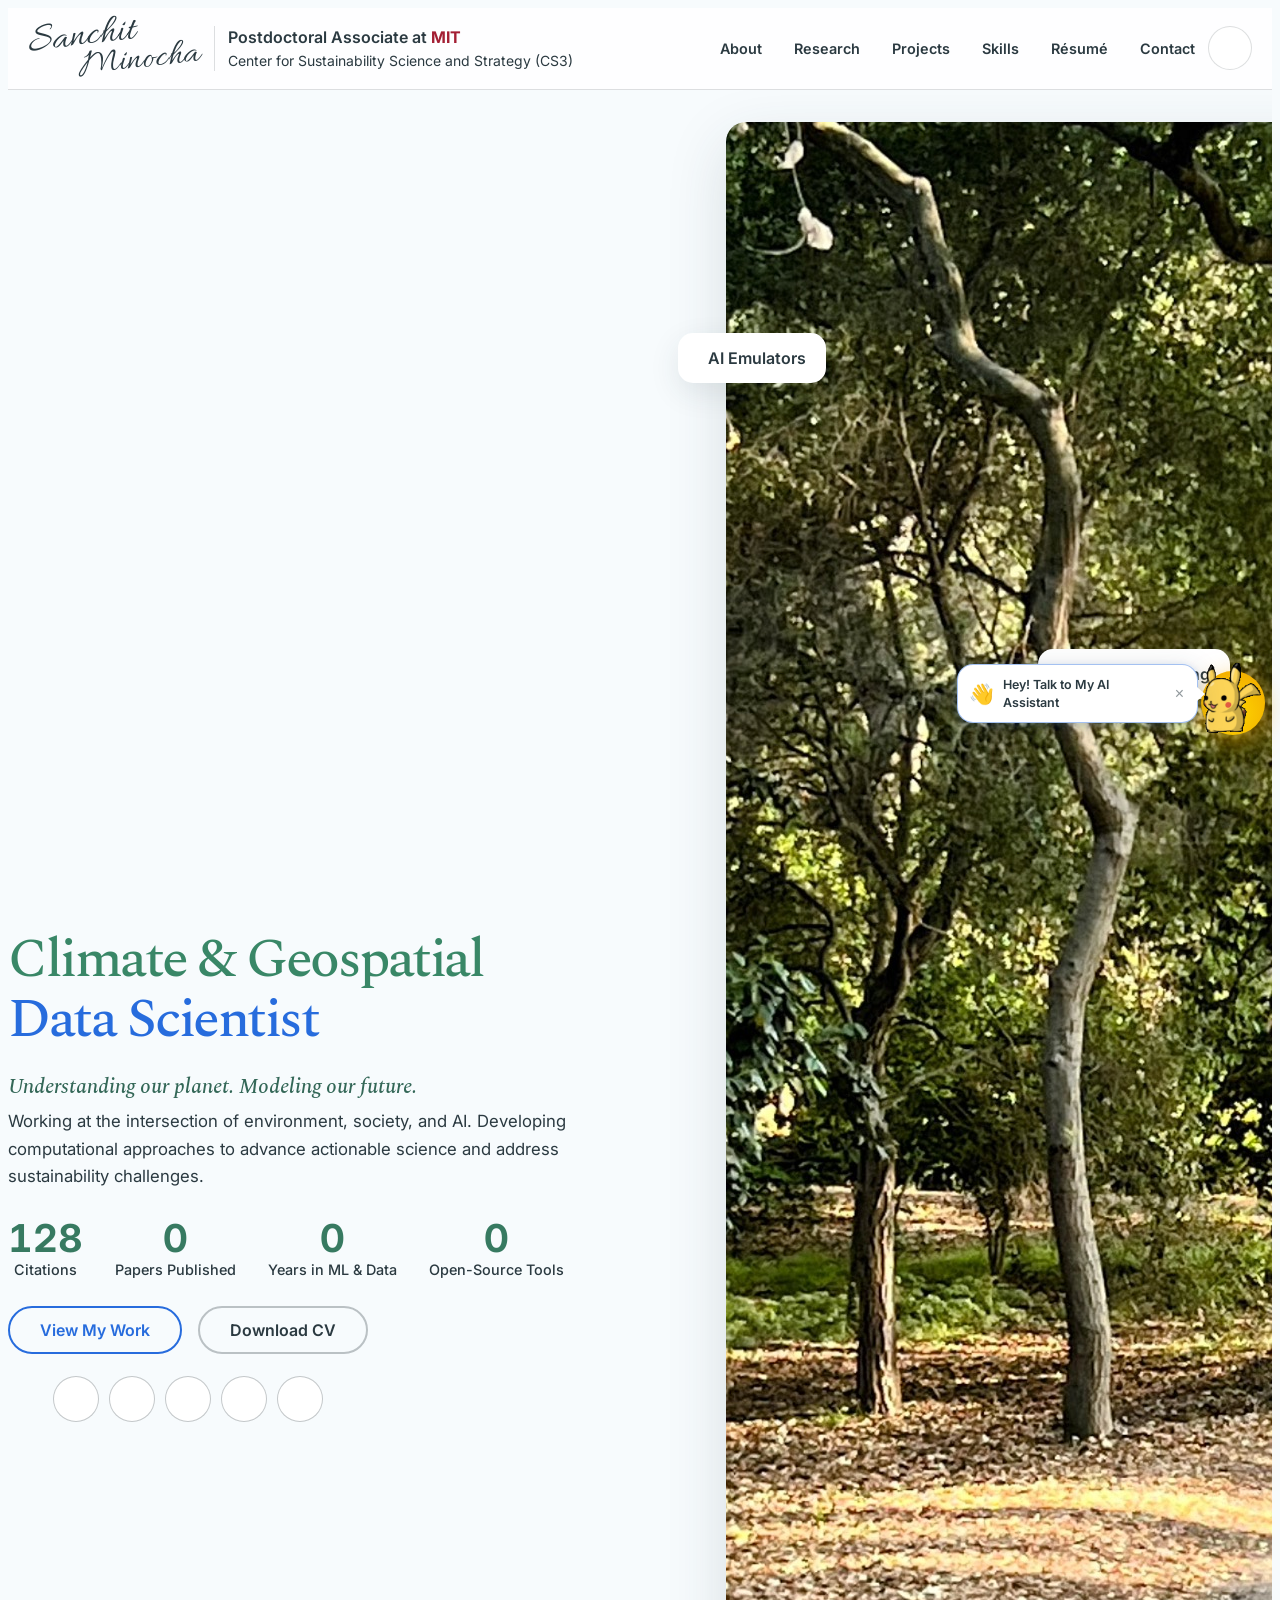
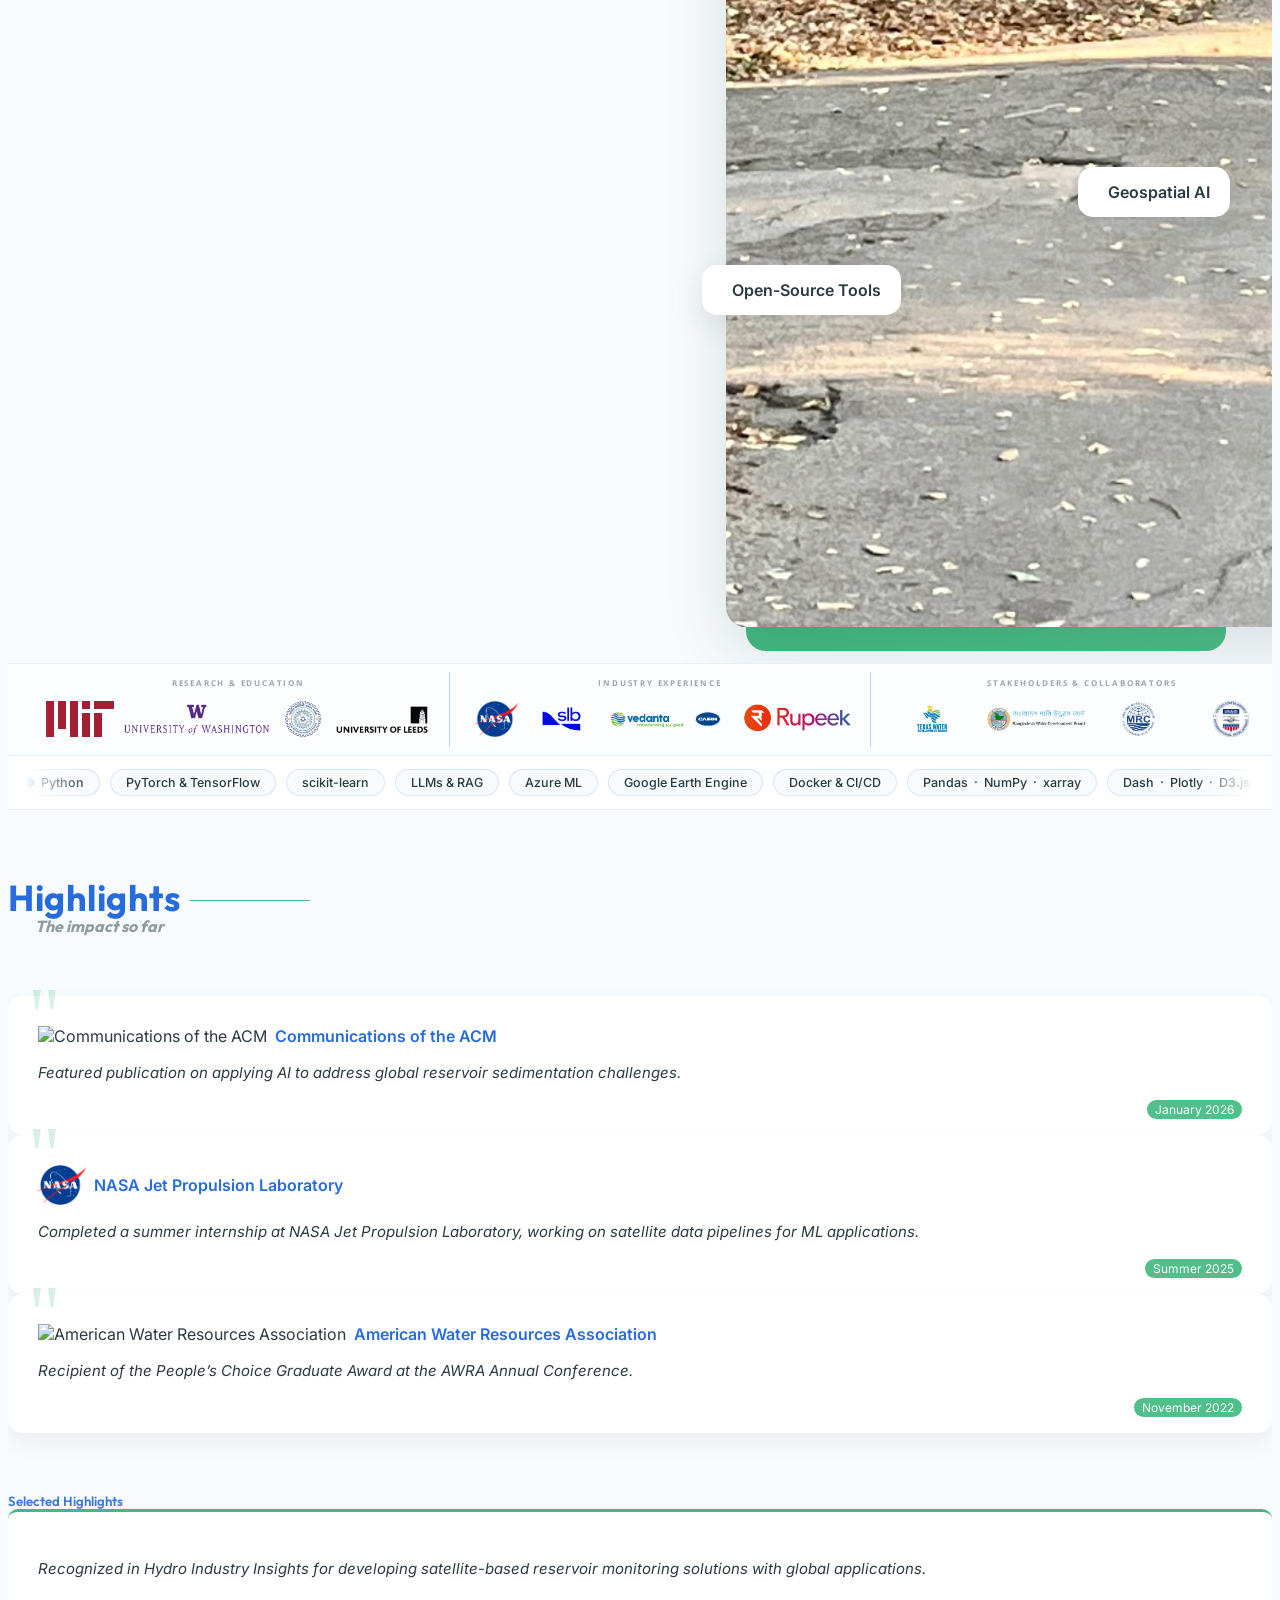
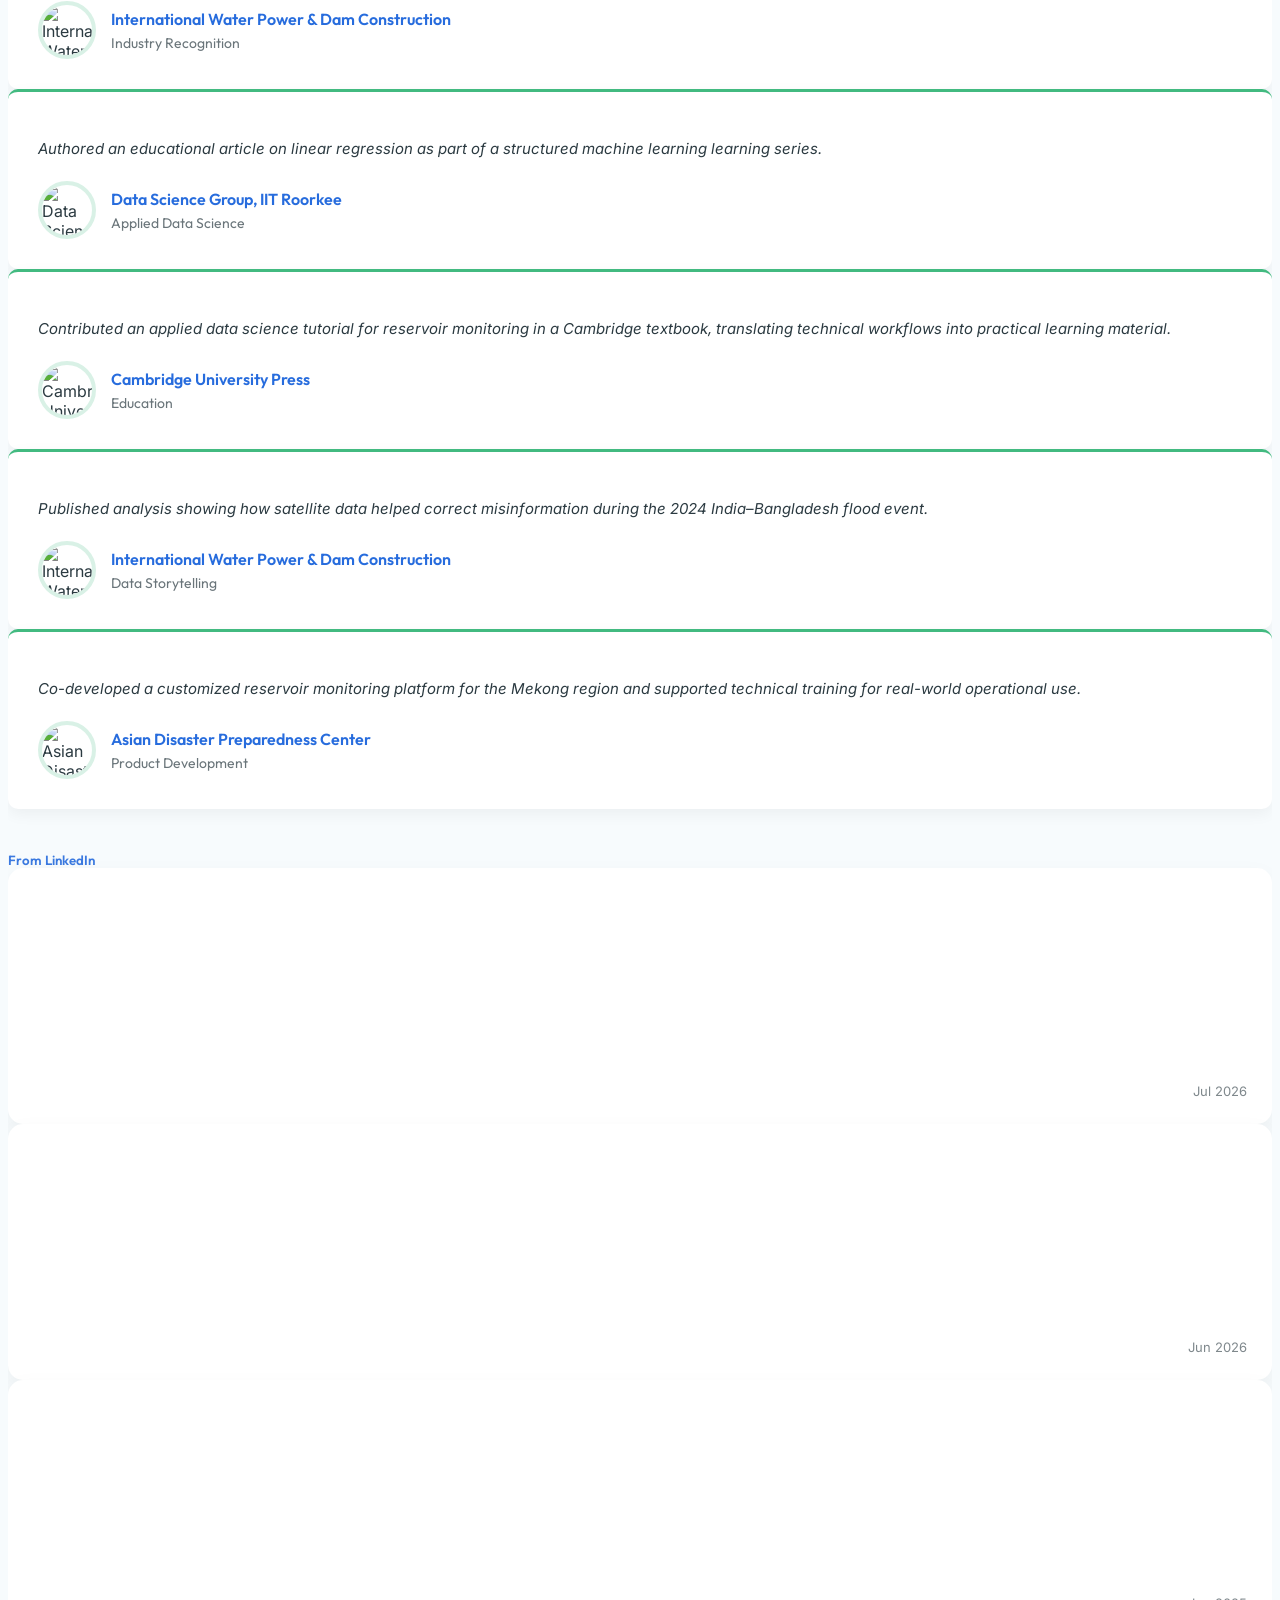
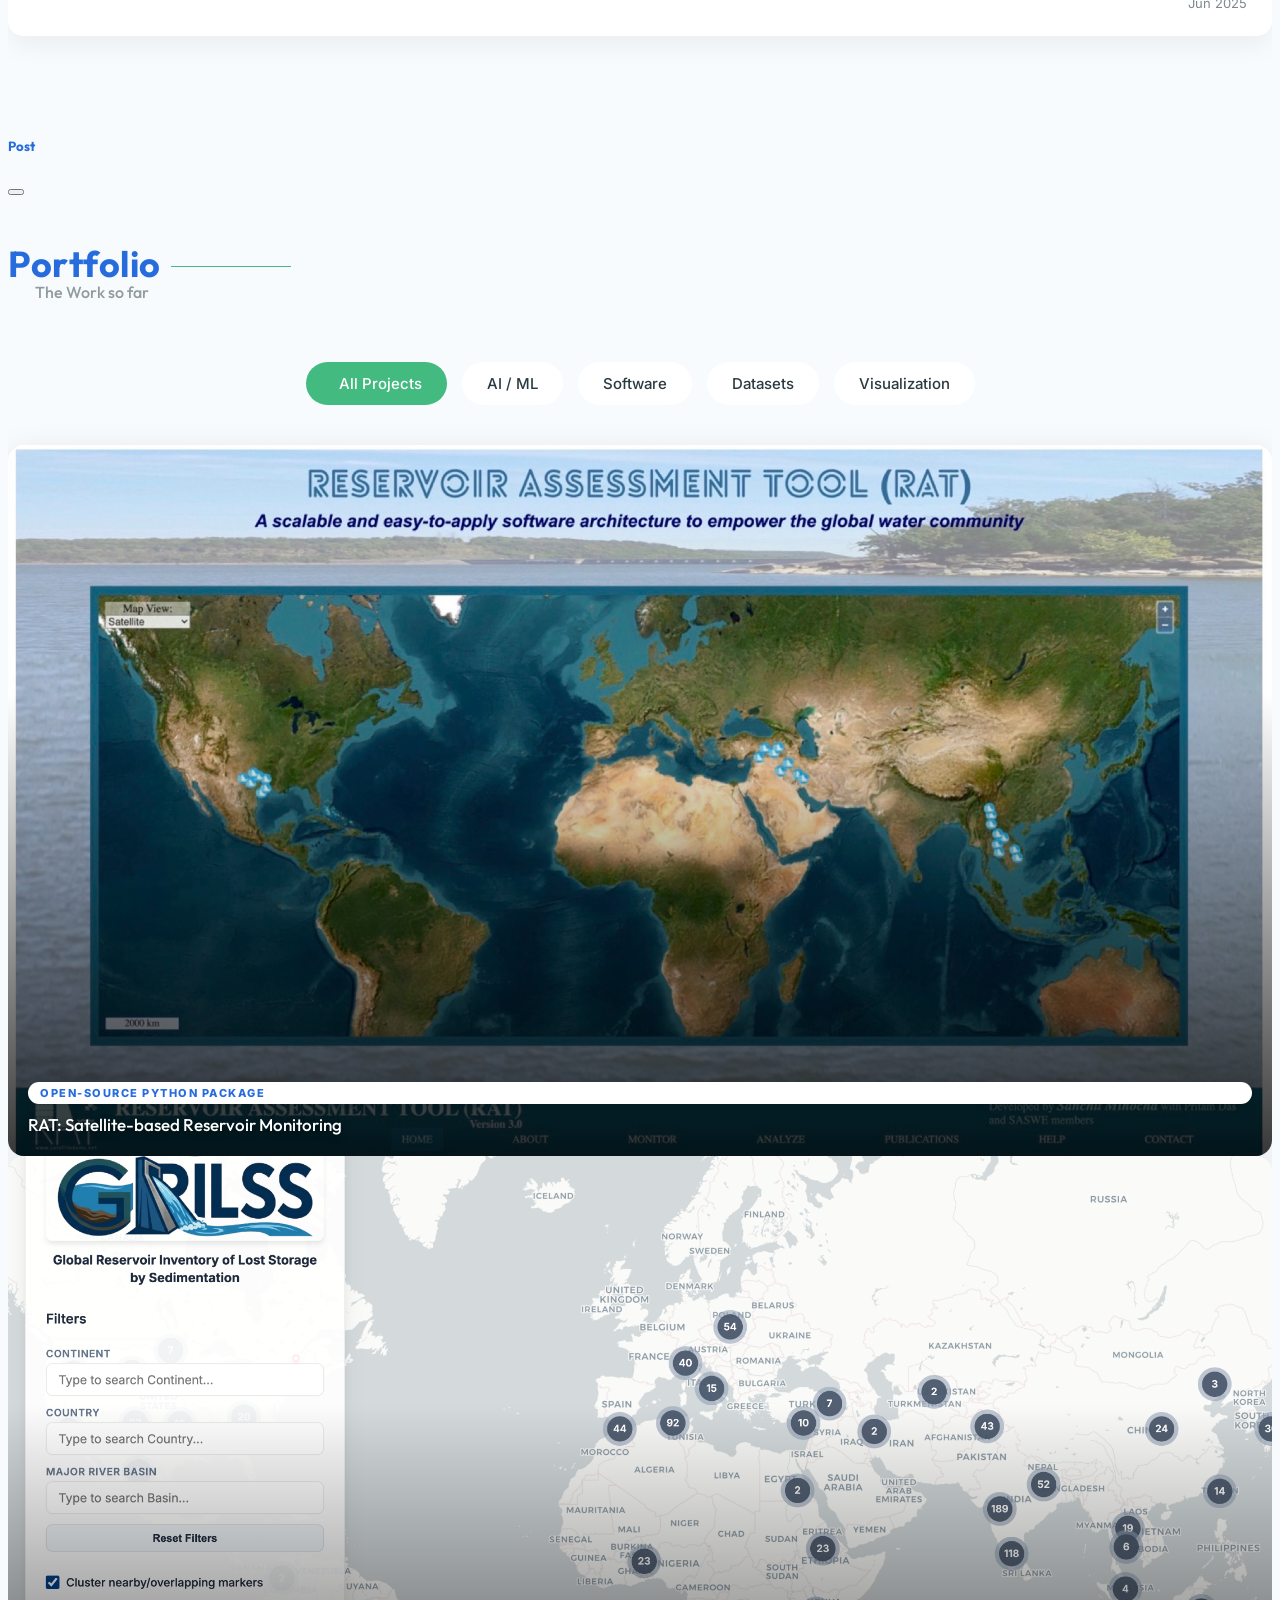
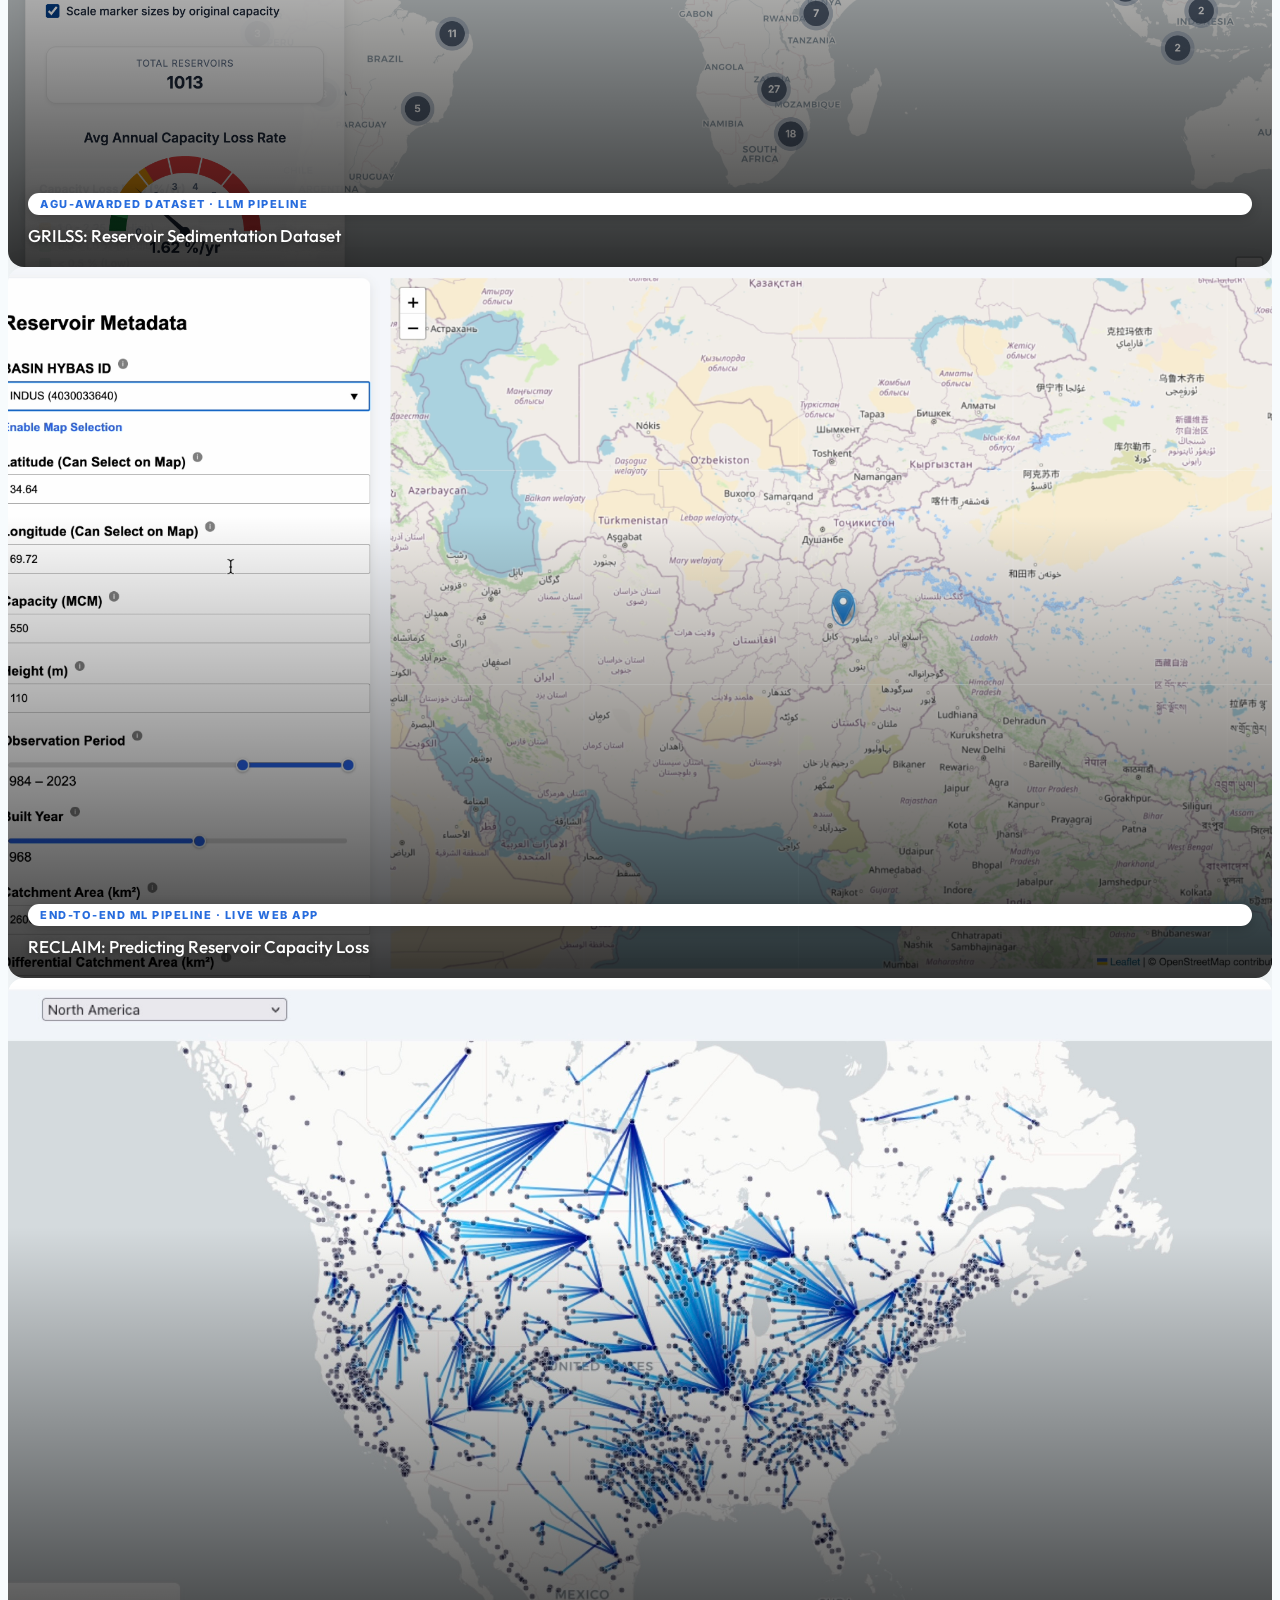
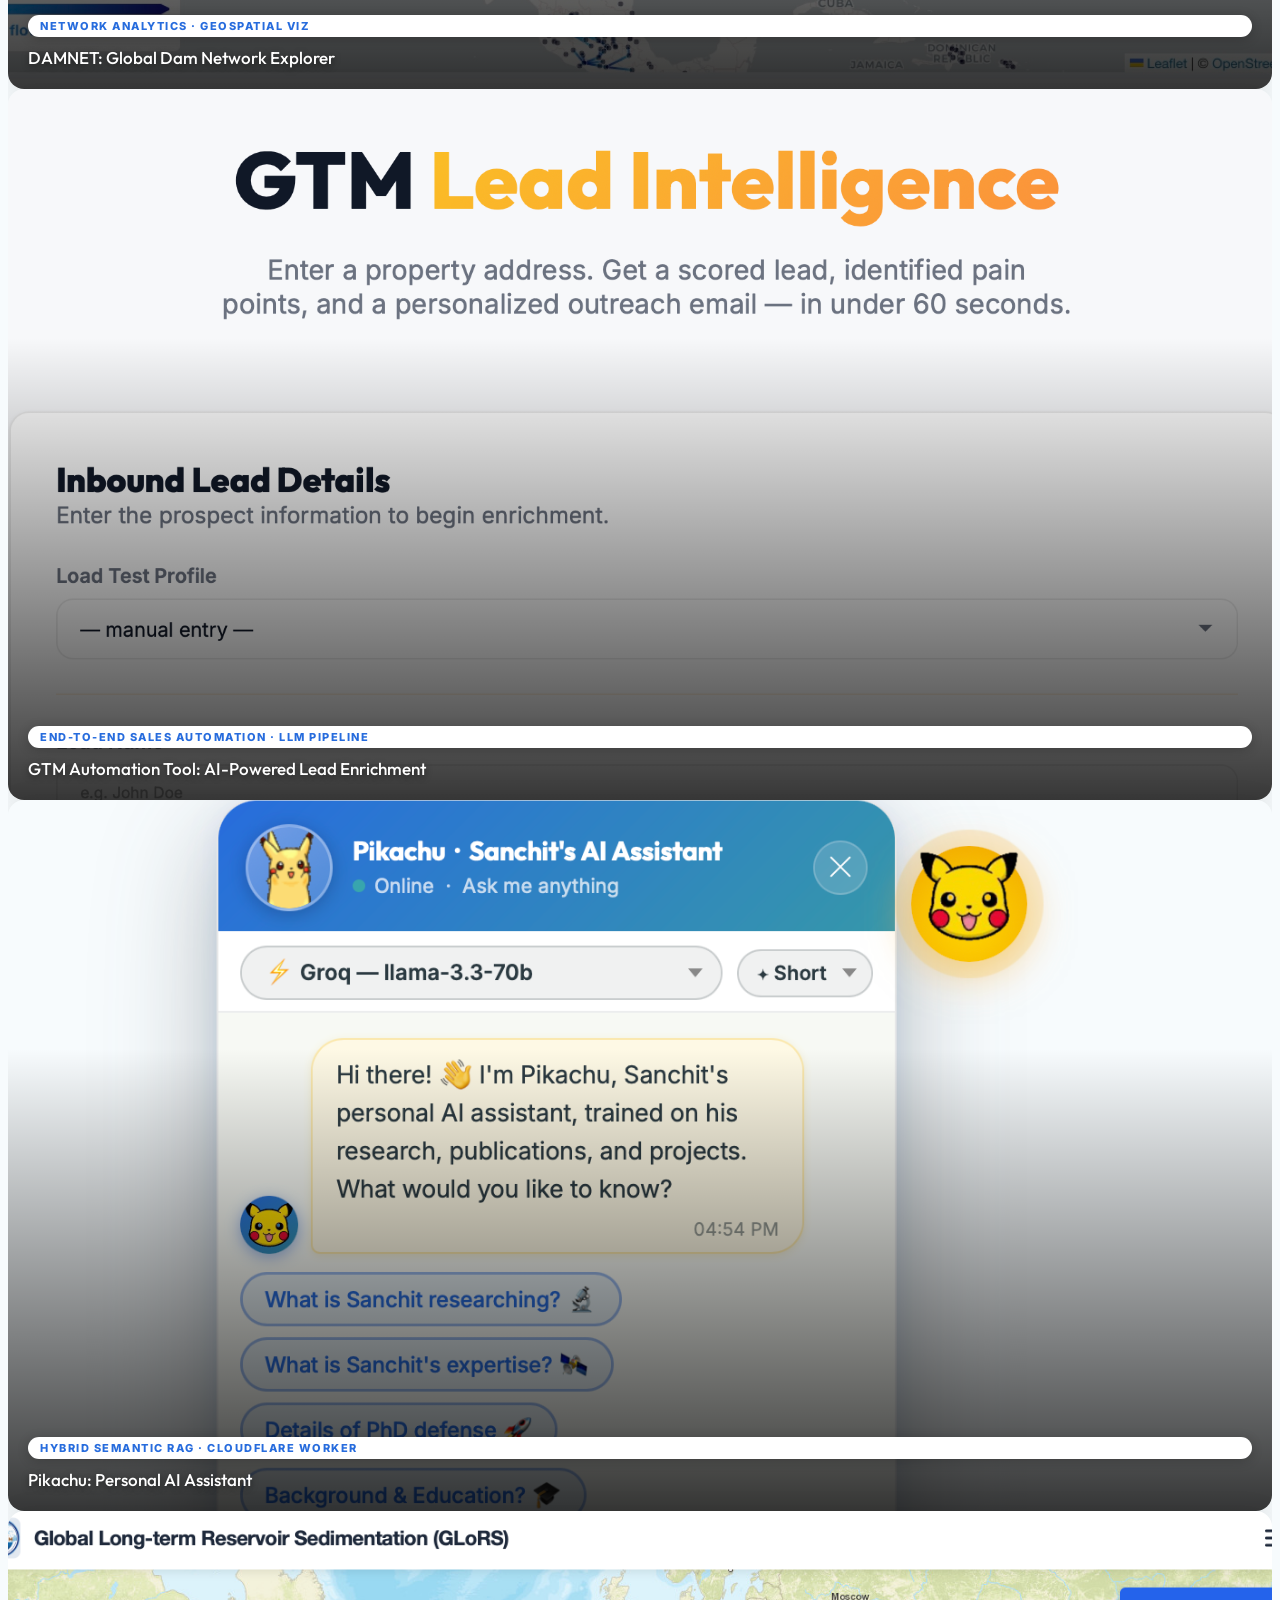
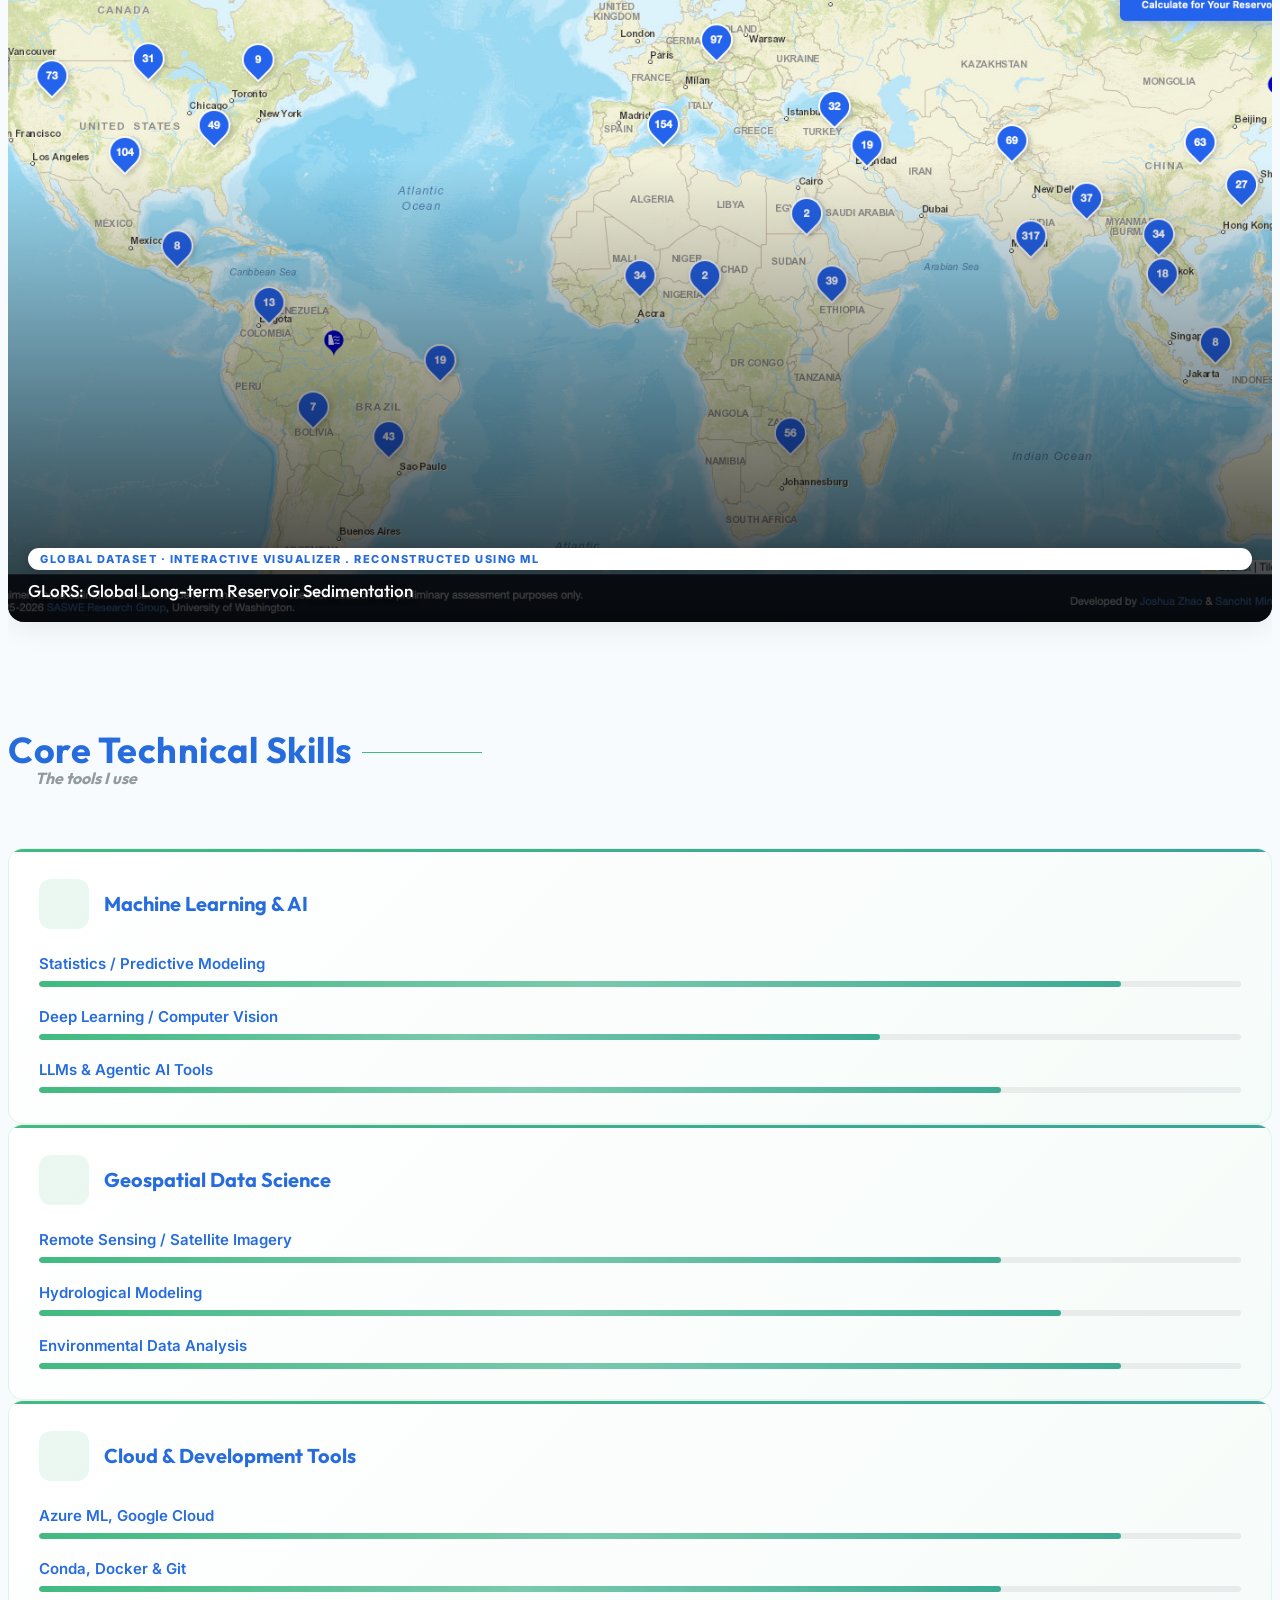
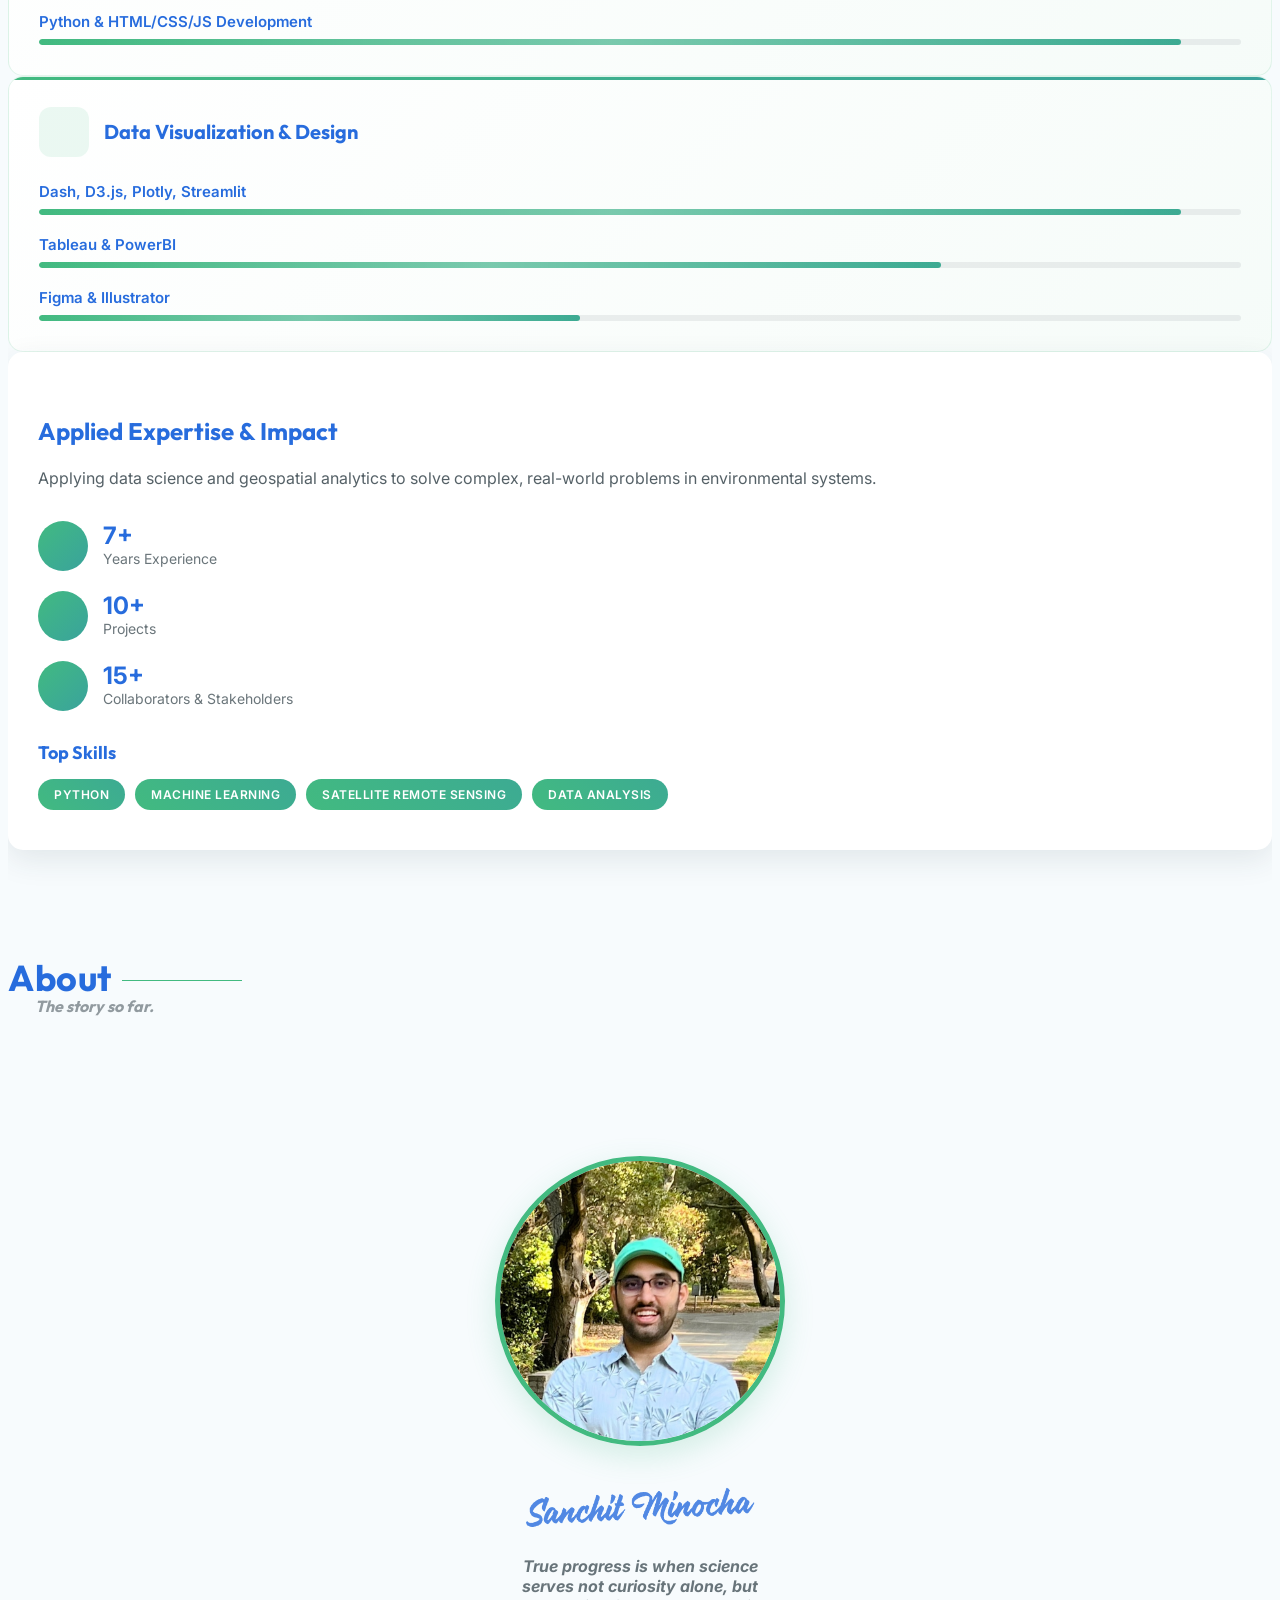
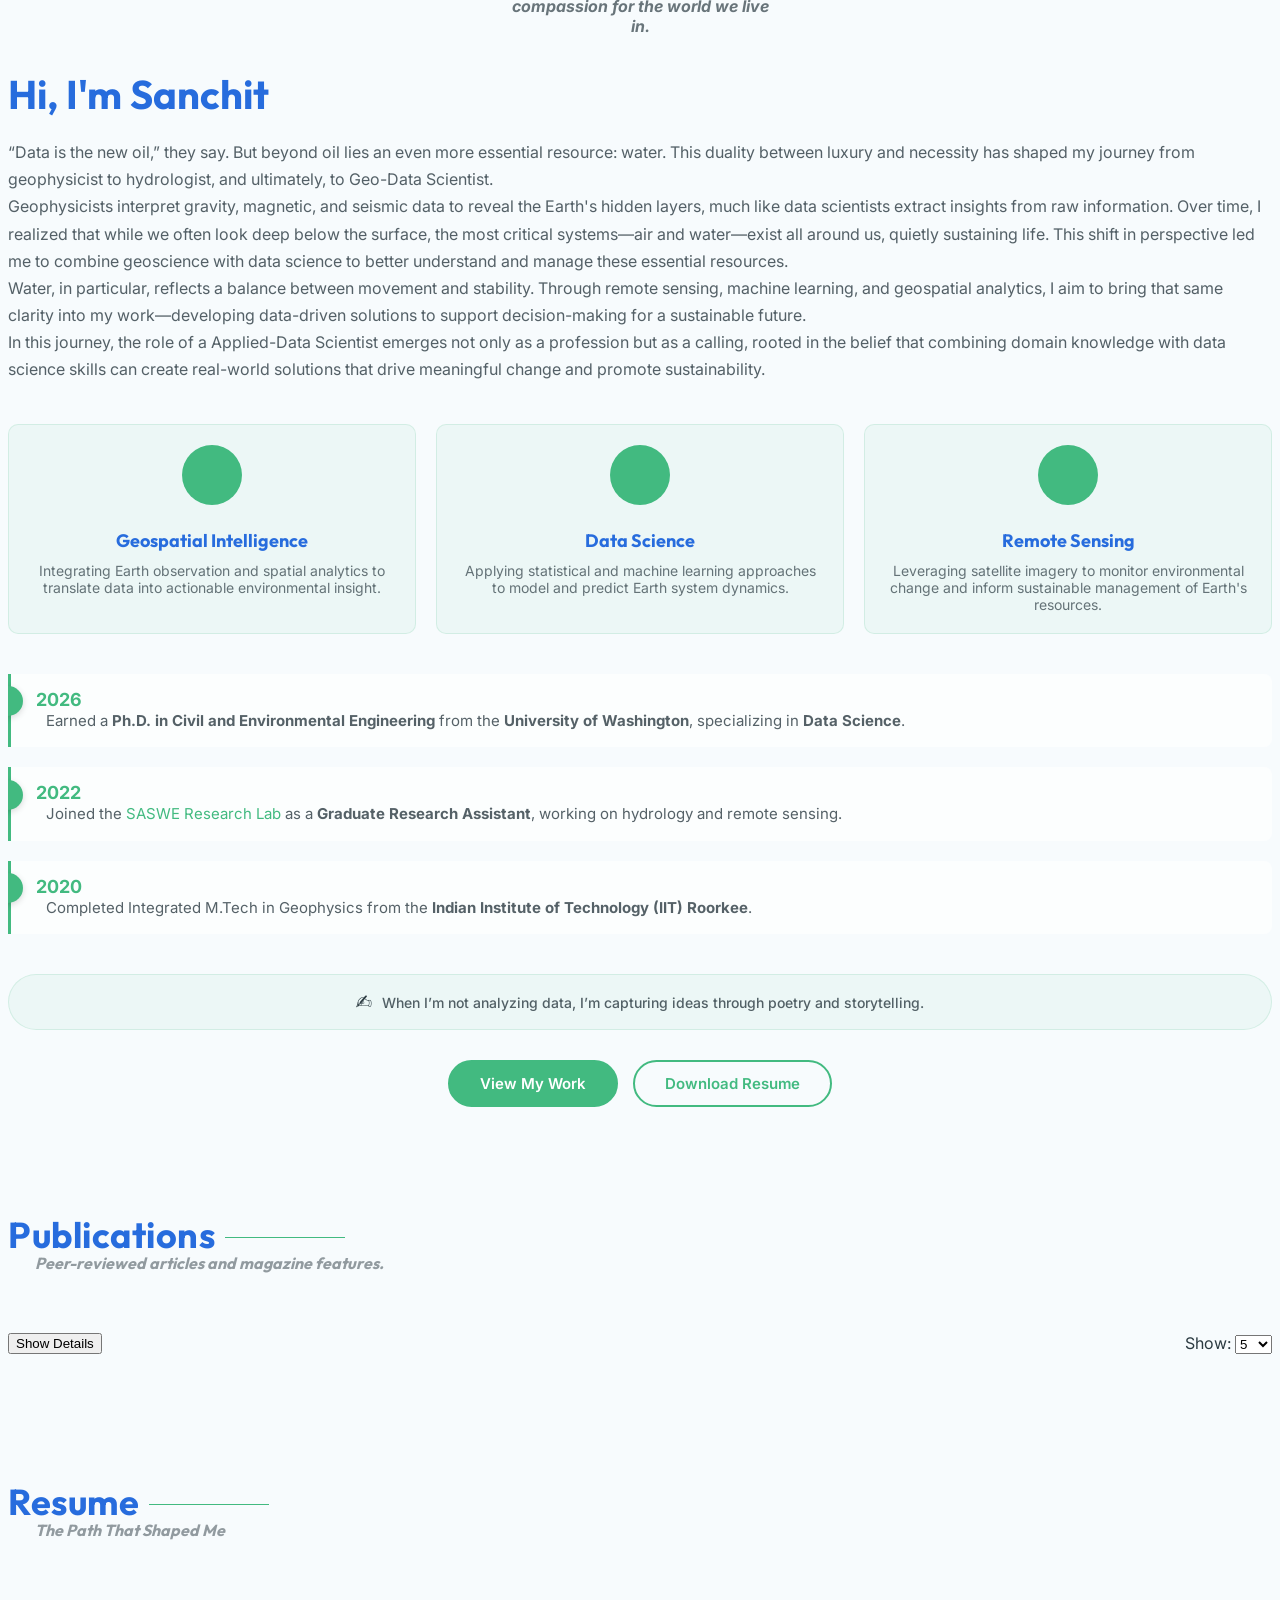
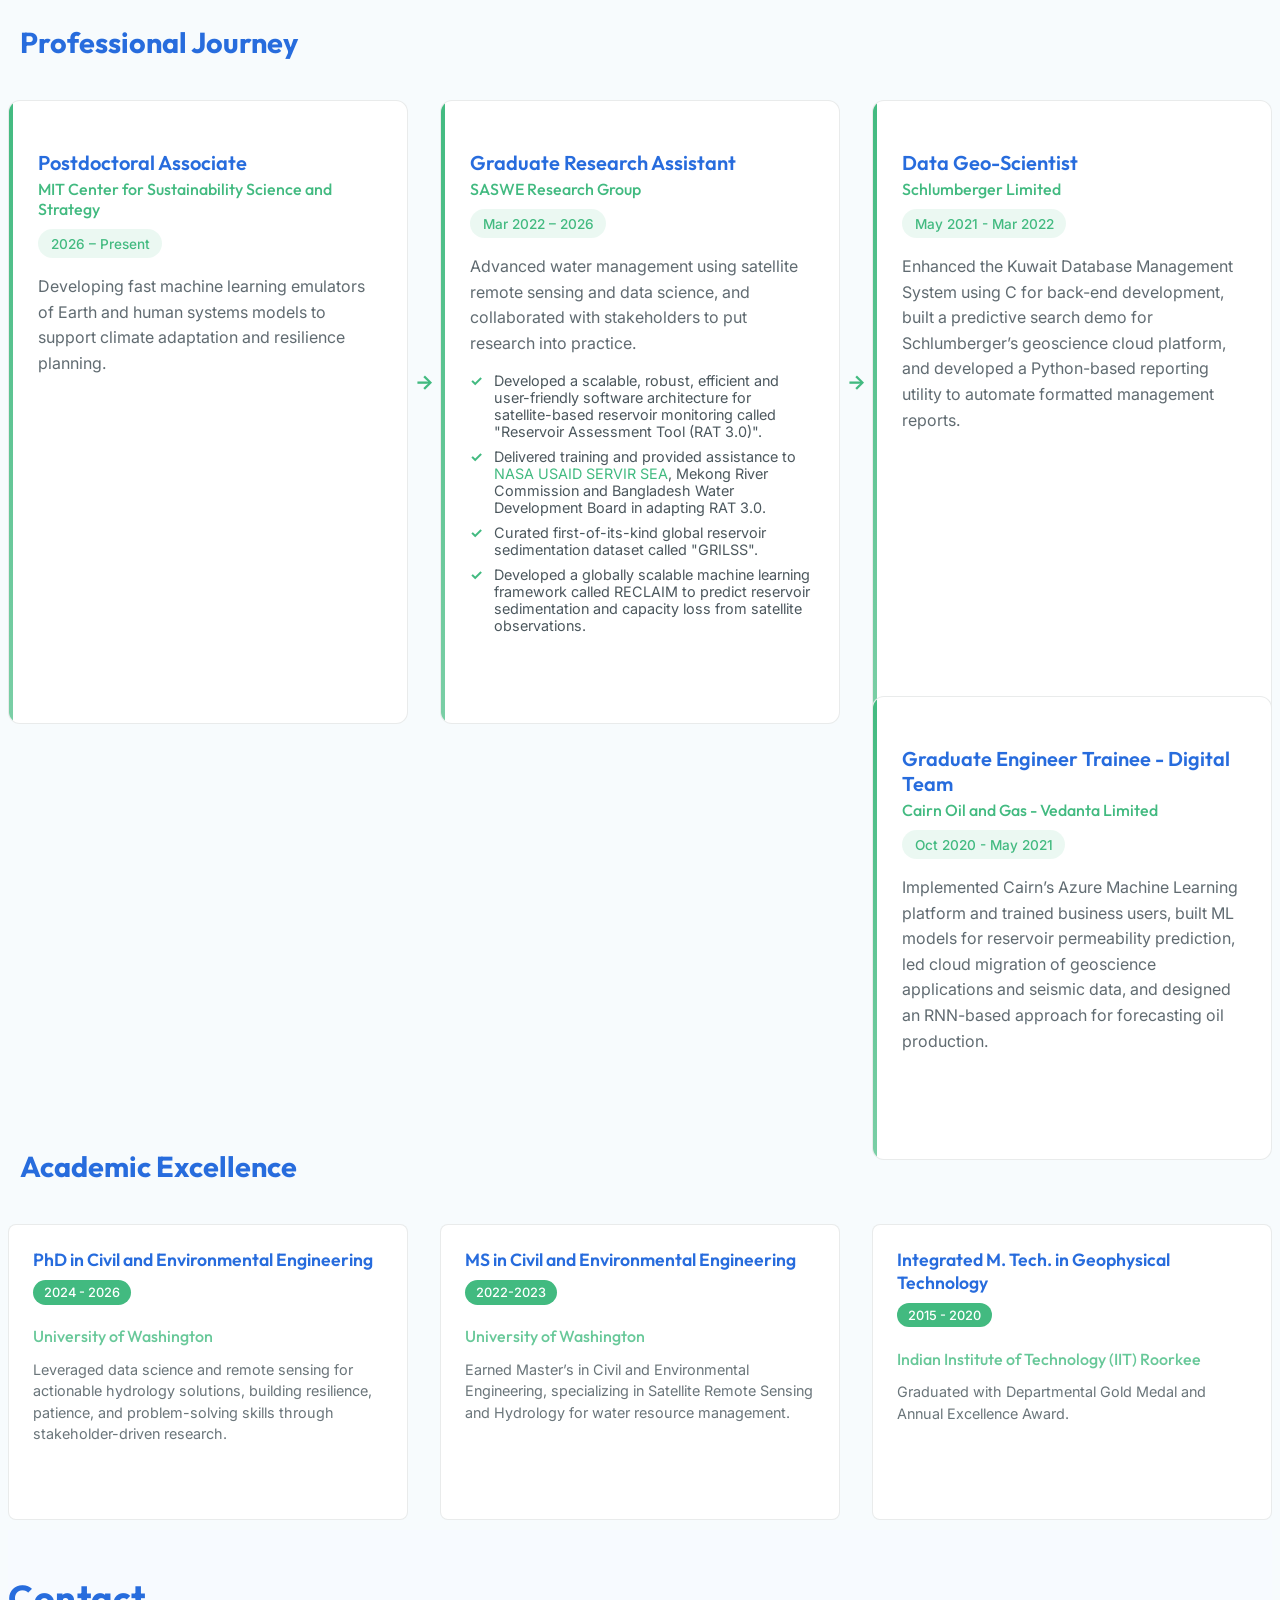
==== commit e587fdd2: "Update personal information and website content for Sanchit Minocha; reflect new role at MIT CS3, ad" ====
--- a/index.html
+++ b/index.html
@@ -15,20 +15,20 @@
   <meta content="width=device-width, initial-scale=1.0" name="viewport">
   <title>Sanchit Minocha | Data & Geospatial Scientist</title>
   <meta name="description"
-    content="Sanchit Minocha — Data Scientist at the intersection of geospatial analytics, remote sensing, and environmental systems. PhD researcher at UW Seattle with 16+ publications and 100+ citations.">
+    content="Sanchit Minocha is a Postdoctoral Associate at MIT CS3 developing machine learning emulators of Earth and human systems models for climate adaptation and resilience planning.">
   <meta name="keywords"
-    content="Sanchit Minocha, geospatial data science, remote sensing, machine learning, hydrology, reservoir monitoring, RAT, GRILSS, RECLAIM, University of Washington">
+    content="Sanchit Minocha, geospatial data science, remote sensing, machine learning, hydrology, reservoir monitoring, RAT, GRILSS, RECLAIM, MIT CS3, University of Washington">
 
   <!-- Open Graph / Social Sharing -->
   <meta property="og:type" content="website">
   <meta property="og:title" content="Sanchit Minocha | Data & Geospatial Scientist">
   <meta property="og:description"
-    content="Building data-driven solutions for real-world environmental impact — geospatial analytics, ML, and open-source research tools.">
+    content="Sanchit Minocha is a Postdoctoral Associate at MIT CS3 developing machine learning emulators of Earth and human systems models for climate adaptation and resilience planning.">
   <meta property="og:image" content="assets/img/profile/main-profile-square-1.jpg">
   <meta name="twitter:card" content="summary_large_image">
   <meta name="twitter:title" content="Sanchit Minocha | Data & Geospatial Scientist">
   <meta name="twitter:description"
-    content="Building data-driven solutions for real-world environmental impact — geospatial analytics, ML, and open-source research tools.">
+    content="Sanchit Minocha is a Postdoctoral Associate at MIT CS3 developing machine learning emulators of Earth and human systems models for climate adaptation and resilience planning.">
 
   <!-- Favicons -->
   <link href="assets/img/misc/SM_logo.png" rel="icon">
@@ -40,7 +40,7 @@
   <link href="https://fonts.googleapis.com" rel="preconnect">
   <link href="https://fonts.gstatic.com" rel="preconnect" crossorigin>
   <link
-    href="https://fonts.googleapis.com/css2?family=Inter:wght@300;400;500;600;700&family=Open+Sans:ital,wght@0,300;0,400;0,500;0,600;0,700;0,800;1,300;1,400;1,500;1,600;1,700;1,800&family=Outfit:wght@300;400;500;600;700;800&display=swap"
+    href="https://fonts.googleapis.com/css2?family=Allura&family=Inter:wght@300;400;500;600;700&family=Open+Sans:ital,wght@0,300;0,400;0,500;0,600;0,700;0,800;1,300;1,400;1,500;1,600;1,700;1,800&family=Outfit:wght@300;400;500;600;700;800&family=Spectral:ital,wght@0,500;1,500&display=swap"
     rel="stylesheet">
 
   <!-- Vendor CSS Files -->
@@ -93,69 +93,28 @@
   </div>
   <!-- /Preloader -->
 
-  <header id="header" class="header d-flex align-items-center fixed-top">
-    <div class="container-fluid position-relative d-flex align-items-center justify-content-between">
-
-      <a href="index.html" class="logo d-flex align-items-center">
-        <!-- Uncomment the line below if you also wish to use an image logo -->
-        <!-- <img src="assets/img/logo.webp" alt=""> -->
-        <!-- Uncomment the line below if you also wish to use an text logo -->
-        <!-- <h1 class="sitename">Style</h1>  -->
-      </a>
-
-      <nav id="navmenu" class="navmenu">
-
-        <div class="profile-img">
-          <img src="assets/img/profile/main-profile-square-2.jpg" alt="" class="img-fluid rounded-circle">
-        </div>
-
-        <a href="index.html" class="logo d-flex align-items-center justify-content-center active">
-          <!-- Uncomment the line below if you also wish to use an image logo -->
-          <!-- <img src="assets/img/logo.webp" alt=""> -->
-          <h1 class="sitename">Sanchit Minocha</h1>
-        </a>
-
-        <div class="social-links text-center">
-          <a href="https://www.linkedin.com/in/sanchitminochaiitr/" target="_blank"><i class="bi bi-linkedin"></i></a>
-          <a href="https://github.com/SanchitMinocha" target="_blank"><i class="bi bi-github"></i></a>
-          <a href="https://scholar.google.com/citations?user=60hD2msAAAAJ&hl=en" target="_blank"><i
-              class="fa-brands fa-google-scholar"></i></a>
-          <a href="assets/data/Sanchit_Resume.pdf" target="_blank"><i class="bi bi-file-earmark-text"></i></a>
-          <a href="https://orcid.org/0009-0007-1969-7521" target="_blank"><i class="ai ai-orcid"></i></a>
-          <a href="https://www.youtube.com/@sanchitminocha479" target="_blank"><i class="bi bi-youtube"></i></a>
-        </div>
-
+  <header id="header" class="home-header">
+    <div class="home-header-inner">
+      <h1 class="home-name"><a href="#hero"><span>Sanchit</span> <span>Minocha</span></a></h1>
+      <p class="home-appointment">Postdoctoral Associate at <a class="home-mit" href="https://www.mit.edu/">MIT</a>
+        <span><a href="https://cs3.mit.edu/about-us/personnel/minocha-sanchit">Center for Sustainability Science and Strategy (CS3)</a></span>
+      </p>
+      <button class="home-nav-toggle" type="button" aria-label="Menu" aria-expanded="false" aria-controls="home-nav">
+        <i class="bi bi-list" aria-hidden="true"></i>
+      </button>
+      <nav id="home-nav" class="home-nav" aria-label="Main navigation">
         <ul>
-          <li><a href="#hero">Home</a></li>
           <li><a href="#about">About</a></li>
-          <li><a href="#portfolio">Portfolio</a></li>
-          <li><a href="#skills">Skills</a></li>
-          <li><a href="#publications">Publications</a></li>
-          <li><a href="#resume">Resume</a></li>
-
-          <!-- <li><a href="#services">Services</a></li>
-          <li class="dropdown"><a href="#"><span>Dropdown</span> <i class="bi bi-chevron-down toggle-dropdown"></i></a>
-            <ul>
-              <li><a href="#">Dropdown 1</a></li>
-              <li class="dropdown"><a href="#"><span>Deep Dropdown</span> <i class="bi bi-chevron-down toggle-dropdown"></i></a>
-                <ul>
-                  <li><a href="#">Deep Dropdown 1</a></li>
-                  <li><a href="#">Deep Dropdown 2</a></li>
-                  <li><a href="#">Deep Dropdown 3</a></li>
-                  <li><a href="#">Deep Dropdown 4</a></li>
-                  <li><a href="#">Deep Dropdown 5</a></li>
-                </ul>
-              </li>
-              <li><a href="#">Dropdown 2</a></li>
-              <li><a href="#">Dropdown 3</a></li>
-              <li><a href="#">Dropdown 4</a></li>
-            </ul>
-          </li> -->
+          <li><a href="#publications">Research</a></li>
+          <li><a href="#portfolio">Projects</a></li>
+          <li class="d-lg-none"><a href="#skills">Skills</a></li>
+          <li><a href="#resume">Résumé</a></li>
           <li><a href="#contact">Contact</a></li>
         </ul>
-        <i class="mobile-nav-toggle d-xl-none bi bi-list"></i>
       </nav>
-
+      <button id="theme-toggle" class="theme-toggle" type="button" title="Switch to Dark Theme" aria-label="Switch to Dark Theme">
+        <i class="bi bi-moon-stars-fill" aria-hidden="true"></i>
+      </button>
     </div>
   </header>
 
@@ -165,81 +124,22 @@
     <section id="hero" class="hero section">
 
       <div class="container">
-        <div class="row g-0 align-items-start w-100">
-
-          <div class="col-lg-6 hero-content" data-aos="fade-right" data-aos-delay="100">
-            <div class="content-wrapper">
-
-              <!-- Open-to-work availability badge -->
-              <div class="hero-availability" data-aos="fade-right" data-aos-delay="50">
-                <span class="avail-dot"></span>
-                <span>Open to Industry / Research Roles &nbsp;·&nbsp; Seattle, WA</span>
-              </div>
-
-              <!-- Dual-cursor typewriter title -->
-              <div class="hero-title-dual" aria-label="Machine Learning Engineer and Applied Data Scientist">
-                <div class="dt-line">
-                  <span class="dt-text dt-text-1"></span>
-                </div>
-                <div class="dt-line">
-                  <span class="dt-text dt-text-2"></span>
-                </div>
-              </div>
-              <p class="hero-subrole">PhD Researcher &nbsp;·&nbsp; University of Washington</p>
-              <p class="lead">Building production-grade ML systems at the intersection of geospatial AI, environmental
-                science, and open-source tooling — NASA-featured tools, 16 peer-reviewed papers, 7+ years of real-world
-                data impact.</p>
-
-              <div class="hero-stats" data-aos="fade-up" data-aos-delay="200">
-                <div class="stat-item">
-                  <span class="purecounter" data-purecounter-start="0" data-purecounter-end="7"
-                    data-purecounter-duration="2">0</span>
-                  <span class="stat-label">Years in ML &amp; Data</span>
-                </div>
-                <div class="stat-item">
-                  <span class="purecounter" data-purecounter-start="0" data-purecounter-end="16"
-                    data-purecounter-duration="2">0</span>
-                  <span class="stat-label">Papers Published</span>
-                </div>
-                <div class="stat-item">
-                  <span class="purecounter" data-purecounter-start="0" data-purecounter-end="102"
-                    data-purecounter-duration="2">0</span>
-                  <span class="stat-label">Citations</span>
-                </div>
-                <div class="stat-item">
-                  <span class="purecounter" data-purecounter-start="0" data-purecounter-end="5"
-                    data-purecounter-duration="1">0</span>
-                  <span class="stat-label">Open-Source Tools</span>
-                </div>
-              </div>
-
-              <div class="hero-cta-block" data-aos="fade-up" data-aos-delay="300">
-                <div class="hero-actions">
-                  <a href="#portfolio" class="btn btn-primary"><i class="bi bi-grid me-1"></i>View My Work</a>
-                  <a href="assets/data/Sanchit_CV.pdf" target="_blank" class="btn btn-outline"><i
-                      class="bi bi-download me-1"></i>Download CV</a>
-                </div>
-                <div class="hero-socials-row">
-                  <a href="https://scholar.google.com/citations?user=60hD2msAAAAJ&hl=en" target="_blank"
-                    class="hero-social-btn" title="Google Scholar"><i class="fa-brands fa-google-scholar"></i></a>
-                  <a href="https://www.linkedin.com/in/sanchitminochaiitr/" target="_blank" class="hero-social-btn"
-                    title="LinkedIn"><i class="bi bi-linkedin"></i></a>
-                  <a href="https://github.com/SanchitMinocha" target="_blank" class="hero-social-btn" title="GitHub"><i
-                      class="bi bi-github"></i></a>
-                  <a href="assets/data/Sanchit_Resume.pdf" target="_blank" class="hero-social-btn"
-                    title="Download Resume"><i class="bi bi-file-earmark-text"></i></a>
-                </div>
-              </div>
-
-            </div>
-          </div>
-
-          <div class="col-lg-6 hero-image" data-aos="fade-left" data-aos-delay="200">
+        <div class="hero-layout">
+          <div class="hero-intro" data-aos="fade-right" data-aos-delay="100">
+            <h2 class="hero-headline" aria-label="Climate &amp; Geospatial Data Scientist and Research Scientist">
+              Climate &amp; Geospatial <span class="hero-role"><span class="hero-word" data-alternate="Research"><span class="typed">Data</span></span> Scientist</span>
+            </h2>
+            <h3 class="hero-tagline">Understanding our planet. Modeling our future.</h3>
+            <p class="lead">Working at the intersection of environment, society, and AI. Developing computational
+              approaches to advance actionable science and address sustainability challenges.</p>
+          </div>
+
+          <figure class="hero-portrait" data-aos="fade-left" data-aos-delay="200">
             <div class="image-container">
               <div class="floating-elements">
                 <div class="floating-card card-1" data-aos="zoom-in" data-aos-delay="300">
                   <i class="bi bi-cpu"></i>
-                  <span>Deep Learning<br>&amp; LLMs</span>
+                  <span>AI Emulators</span>
                 </div>
                 <div class="floating-card card-2" data-aos="zoom-in" data-aos-delay="400">
                   <i class="bi bi-geo-alt"></i>
@@ -247,20 +147,63 @@
                 </div>
                 <div class="floating-card card-3" data-aos="zoom-in" data-aos-delay="500">
                   <i class="bi bi-box-seam"></i>
-                  <span>Open-Source<br>5 Tools Shipped</span>
+                  <span>Open-Source Tools</span>
                 </div>
                 <div class="floating-card card-4" data-aos="zoom-in" data-aos-delay="600">
-                  <i class="bi bi-graph-up-arrow"></i>
-                  <span>Production<br>Data Systems</span>
-                </div>
-              </div>
-              <img src="assets/img/profile/main-profile-square-1.jpg" alt="Portfolio Hero"
+                  <i class="bi bi-diagram-3"></i>
+                  <span>Systems Modeling</span>
+                </div>
+              </div>
+              <img src="assets/img/profile/main-profile-square-1.jpg" alt="Sanchit Minocha"
                 class="img-fluid hero-main-image">
               <div class="image-overlay"></div>
             </div>
-
-          </div>
-
+          </figure>
+
+          <div class="hero-details">
+            <div class="hero-stats" data-aos="fade-up" data-aos-delay="200">
+              <div class="stat-item">
+                <span class="purecounter" data-purecounter-start="0" data-purecounter-end="128"
+                  data-purecounter-duration="2">128</span>
+                <span class="stat-label">Citations</span>
+              </div>
+              <div class="stat-item">
+                <span class="purecounter" data-purecounter-start="0" data-purecounter-end="16"
+                  data-purecounter-duration="2">0</span>
+                <span class="stat-label">Papers Published</span>
+              </div>
+              <div class="stat-item">
+                <span class="purecounter" data-purecounter-start="0" data-purecounter-end="7"
+                  data-purecounter-duration="2">0</span>
+                <span class="stat-label">Years in ML &amp; Data</span>
+              </div>
+              <div class="stat-item">
+                <span class="purecounter" data-purecounter-start="0" data-purecounter-end="5"
+                  data-purecounter-duration="1">0</span>
+                <span class="stat-label">Open-Source Tools</span>
+              </div>
+            </div>
+
+            <div class="hero-cta-block" data-aos="fade-up" data-aos-delay="300">
+              <div class="hero-actions">
+                <a href="#portfolio" class="btn btn-primary"><i class="bi bi-grid me-1"></i>View My Work</a>
+                <a href="assets/data/Sanchit_CV.pdf" target="_blank" class="btn btn-outline"><i
+                    class="bi bi-download me-1"></i>Download CV</a>
+              </div>
+              <div class="hero-socials-row">
+                <a href="https://scholar.google.com/citations?user=60hD2msAAAAJ&hl=en" target="_blank" rel="noopener"
+                  class="hero-social-btn" title="Google Scholar" aria-label="Google Scholar"><i class="ai ai-google-scholar" aria-hidden="true"></i></a>
+                <a href="https://www.linkedin.com/in/sanchitminochaiitr/" target="_blank" rel="noopener"
+                  class="hero-social-btn" title="LinkedIn" aria-label="LinkedIn"><i class="bi bi-linkedin" aria-hidden="true"></i></a>
+                <a href="https://github.com/SanchitMinocha" target="_blank" rel="noopener"
+                  class="hero-social-btn" title="GitHub" aria-label="GitHub"><i class="bi bi-github" aria-hidden="true"></i></a>
+                <a href="assets/data/Sanchit_Resume.pdf" target="_blank" rel="noopener"
+                  class="hero-social-btn" title="Download Résumé" aria-label="Download Résumé"><i class="bi bi-file-earmark-text" aria-hidden="true"></i></a>
+                <a href="https://orcid.org/0009-0007-1969-7521" target="_blank" rel="noopener"
+                  class="hero-social-btn" title="ORCID" aria-label="ORCID"><i class="ai ai-orcid" aria-hidden="true"></i></a>
+              </div>
+            </div>
+          </div>
         </div>
       </div>
 
@@ -802,7 +745,7 @@
                   <div class="timeline-content">
                     <div class="year">2026</div>
                     <div class="description">
-                      Expected to graduate with a <strong>Ph.D. in Civil and Environmental Engineering</strong> from the
+                      Earned a <strong>Ph.D. in Civil and Environmental Engineering</strong> from the
                       <strong>University of Washington</strong>, specializing in <strong>Data Science</strong>.
                     </div>
                   </div>
@@ -896,128 +839,134 @@
 
       <div class="container" data-aos="fade-up" data-aos-delay="100">
 
-        <div class="row">
-          <div class="col-lg-6" data-aos="fade-right" data-aos-delay="200">
-            <div class="experience-section">
-              <div class="section-header">
-                <h2><i class="bi bi-briefcase"></i> Professional Journey</h2>
-                <p class="section-subtitle">
-                  <strong><em>&nbsp&nbsp&nbsp&nbsp&nbsp&nbsp&nbsp&nbsp&nbsp&nbsp&nbsp&nbsp Charting the steps that
-                      shaped my career </em></strong>
-                </p>
-              </div>
-
-              <div class="experience-cards">
-                <div class="experience-card" data-aos="zoom-in" data-aos-delay="300">
-                  <div class="card-header">
-                    <div class="role-info">
-                      <h3>Graduate Research Assistant</h3>
-                      <h4><a href="https://saswe.net">SASWE Research Group</a></h4>
-                    </div>
-                    <span class="duration">Mar 2022 - Present</span>
-                  </div>
-                  <div class="card-body">
-                    <p>Advancing water management using satellite remote sensing and data science, and collaborating
-                      with stakeholders to translate research into real-world, actionable impact.</p>
-                    <ul class="achievements">
-                      <li>Developed a scalable, robust, efficient and user-friendly software architecture for
-                        satellite-based reservoir monitoring called "Reservoir Assessment Tool (RAT 3.0)".</li>
-                      <li>Delivered training and provided assistance to <a href="https://servir.adpc.net">NASA USAID
-                          SERVIR SEA</a>, Mekong River Commission and Bangladesh Water Development Board in adapting RAT
-                        3.0.</li>
-                      <li>Curated first-of-its-kind global reservoir sedimentation dataset called "GRILSS".</li>
-                      <li>Developed a globally scalable machine learning framework called RECLAIM to predict reservoir
-                        sedimentation and capacity loss from satellite observations.</li>
-                    </ul>
-                  </div>
-                </div>
-
-                <div class="experience-card" data-aos="zoom-in" data-aos-delay="400">
-                  <div class="card-header">
-                    <div class="role-info">
-                      <h3>Data Geo-Scientist</h3>
-                      <h4>Schlumberger Limited</h4>
-                    </div>
-                    <span class="duration">May 2021 - Mar 2022</span>
-                  </div>
-                  <div class="card-body">
-                    <p>Enhanced the Kuwait Database Management System using C for back-end development, built a
-                      predictive search demo for Schlumberger’s geoscience cloud platform, and developed a Python-based
-                      reporting utility to automate formatted management reports.</p>
-                  </div>
-                </div>
-
-                <div class="experience-card" data-aos="zoom-in" data-aos-delay="500">
-                  <div class="card-header">
-                    <div class="role-info">
-                      <h3>Graduate Engineer Trainee - Digital Team</h3>
-                      <h4>Cairn Oil and Gas - Vedanta Limited</h4>
-                    </div>
-                    <span class="duration">Oct 2020 - May 2021</span>
-                  </div>
-                  <div class="card-body">
-                    <p>Implemented Cairn’s Azure Machine Learning platform and trained business users, built ML models
-                      for reservoir permeability prediction, led cloud migration of geoscience applications and seismic
-                      data, and designed an RNN-based approach for forecasting oil production.</p>
-                  </div>
-                </div>
-              </div>
-            </div>
-          </div>
-
-          <div class="col-lg-6" data-aos="fade-left" data-aos-delay="200">
-            <div class="education-section">
-              <div class="section-header">
-                <h2><i class="bi bi-mortarboard"></i> Academic Excellence</h2>
-                <p class="section-subtitle">
-                  <strong><em>&nbsp&nbsp&nbsp&nbsp&nbsp&nbsp&nbsp&nbsp&nbsp&nbsp&nbsp&nbsp Educational roots of my
-                      expertise </em></strong>
-                </p>
-              </div>
-
-              <div class="education-timeline">
-                <div class="timeline-track"></div>
-
-                <div class="education-item" data-aos="slide-up" data-aos-delay="400">
-                  <div class="timeline-marker"></div>
-                  <div class="education-content">
-                    <div class="degree-header">
-                      <h3>PhD in Civil Engineering with Data Science</h3>
-                      <span class="year">2024 - 2026</span>
-                    </div>
-                    <h4 class="institution">University of Washington</h4>
-                    <p>Leveraged data science and remote sensing for actionable hydrology solutions, building
-                      resilience, patience, and problem-solving skills through stakeholder-driven research.</p>
-                  </div>
-                </div>
-
-                <div class="education-item" data-aos="slide-up" data-aos-delay="500">
-                  <div class="timeline-marker"></div>
-                  <div class="education-content">
-                    <div class="degree-header">
-                      <h3>Masters in Civil Engineering</h3>
-                      <span class="year">2022-2023</span>
-                    </div>
-                    <h4 class="institution">University of Washington</h4>
-                    <p>Earned Master’s in Civil and Environmental Engineering, specializing in Satellite Remote Sensing
-                      and Hydrology for water resource management.</p>
-                  </div>
-                </div>
-
-                <div class="education-item" data-aos="slide-up" data-aos-delay="300">
-                  <div class="timeline-marker"></div>
-                  <div class="education-content">
-                    <div class="degree-header">
-                      <h3>Integrated M. Tech. in Geophysical Technology</h3>
-                      <span class="year">2015 - 2020</span>
-                    </div>
-                    <h4 class="institution">Indian Institute of Technology (IIT) Roorkee </h4>
-                    <p>Graduated with Departmental Gold Medal and Annual Excellence Award.</p>
-                  </div>
-                </div>
-
-              </div>
-            </div>
+        <div class="experience-section">
+          <div class="section-header">
+            <h2><i class="bi bi-briefcase"></i> Professional Journey</h2>
+          </div>
+
+          <ol class="experience-cards" role="list">
+            <li class="experience-step">
+              <span class="experience-connector" aria-hidden="true"></span>
+              <div class="experience-card">
+                <div class="card-header">
+                  <div class="role-info">
+                    <h3>Postdoctoral Associate</h3>
+                    <h4><a href="https://cs3.mit.edu/about-us/personnel/minocha-sanchit">MIT Center for Sustainability Science and Strategy</a></h4>
+                  </div>
+                  <span class="duration">2026 – Present</span>
+                </div>
+                <div class="card-body">
+                  <p>Developing fast machine learning emulators of Earth and human systems models to support climate
+                    adaptation and resilience planning.</p>
+                </div>
+              </div>
+            </li>
+            <li class="experience-step">
+              <span class="experience-connector" aria-hidden="true"></span>
+              <div class="experience-card">
+                <div class="card-header">
+                  <div class="role-info">
+                    <h3>Graduate Research Assistant</h3>
+                    <h4><a href="https://saswe.net">SASWE Research Group</a></h4>
+                  </div>
+                  <span class="duration">Mar 2022 – 2026</span>
+                </div>
+                <div class="card-body">
+                  <p>Advanced water management using satellite remote sensing and data science, and collaborated
+                    with stakeholders to put research into practice.</p>
+                  <ul class="achievements">
+                    <li>Developed a scalable, robust, efficient and user-friendly software architecture for
+                      satellite-based reservoir monitoring called "Reservoir Assessment Tool (RAT 3.0)".</li>
+                    <li>Delivered training and provided assistance to <a href="https://servir.adpc.net">NASA USAID
+                        SERVIR SEA</a>, Mekong River Commission and Bangladesh Water Development Board in adapting RAT
+                      3.0.</li>
+                    <li>Curated first-of-its-kind global reservoir sedimentation dataset called "GRILSS".</li>
+                    <li>Developed a globally scalable machine learning framework called RECLAIM to predict reservoir
+                      sedimentation and capacity loss from satellite observations.</li>
+                  </ul>
+                </div>
+              </div>
+            </li>
+
+            <li class="experience-step">
+              <span class="experience-connector" aria-hidden="true"></span>
+              <div class="experience-card">
+                <div class="card-header">
+                  <div class="role-info">
+                    <h3>Data Geo-Scientist</h3>
+                    <h4>Schlumberger Limited</h4>
+                  </div>
+                  <span class="duration">May 2021 - Mar 2022</span>
+                </div>
+                <div class="card-body">
+                  <p>Enhanced the Kuwait Database Management System using C for back-end development, built a
+                    predictive search demo for Schlumberger’s geoscience cloud platform, and developed a Python-based
+                    reporting utility to automate formatted management reports.</p>
+                </div>
+              </div>
+            </li>
+
+            <li class="experience-step">
+              <span class="experience-connector" aria-hidden="true"></span>
+              <div class="experience-card">
+                <div class="card-header">
+                  <div class="role-info">
+                    <h3>Graduate Engineer Trainee - Digital Team</h3>
+                    <h4>Cairn Oil and Gas - Vedanta Limited</h4>
+                  </div>
+                  <span class="duration">Oct 2020 - May 2021</span>
+                </div>
+                <div class="card-body">
+                  <p>Implemented Cairn’s Azure Machine Learning platform and trained business users, built ML models
+                    for reservoir permeability prediction, led cloud migration of geoscience applications and seismic
+                    data, and designed an RNN-based approach for forecasting oil production.</p>
+                </div>
+              </div>
+            </li>
+          </ol>
+        </div>
+
+        <div class="education-section">
+          <div class="section-header">
+            <h2><i class="bi bi-mortarboard"></i> Academic Excellence</h2>
+          </div>
+
+          <div class="education-timeline">
+            <div class="education-item" data-aos="slide-up" data-aos-delay="400">
+              <div class="education-content">
+                <div class="degree-header">
+                  <h3>PhD in Civil and Environmental Engineering</h3>
+                  <span class="year">2024 - 2026</span>
+                </div>
+                <h4 class="institution">University of Washington</h4>
+                <p>Leveraged data science and remote sensing for actionable hydrology solutions, building
+                  resilience, patience, and problem-solving skills through stakeholder-driven research.</p>
+              </div>
+            </div>
+
+            <div class="education-item" data-aos="slide-up" data-aos-delay="500">
+              <div class="education-content">
+                <div class="degree-header">
+                  <h3>MS in Civil and Environmental Engineering</h3>
+                  <span class="year">2022-2023</span>
+                </div>
+                <h4 class="institution">University of Washington</h4>
+                <p>Earned Master’s in Civil and Environmental Engineering, specializing in Satellite Remote Sensing
+                  and Hydrology for water resource management.</p>
+              </div>
+            </div>
+
+            <div class="education-item" data-aos="slide-up" data-aos-delay="300">
+              <div class="education-content">
+                <div class="degree-header">
+                  <h3>Integrated M. Tech. in Geophysical Technology</h3>
+                  <span class="year">2015 - 2020</span>
+                </div>
+                <h4 class="institution">Indian Institute of Technology (IIT) Roorkee </h4>
+                <p>Graduated with Departmental Gold Medal and Annual Excellence Award.</p>
+              </div>
+            </div>
+
           </div>
         </div>
 
@@ -1049,8 +998,8 @@
                 </div>
                 <div class="content">
                   <h4>My Location</h4>
-                  <p>Wilcox Hall, University of Washington</p>
-                  <p>Seattle, WA 98105</p>
+                  <p>MIT, Office 54-1611</p>
+                  <p>Cambridge, MA</p>
                 </div>
               </div>
 
@@ -1071,7 +1020,7 @@
                 </div>
                 <div class="content">
                   <h4>Email Address</h4>
-                  <p>msanchit@uw.edu</p>
+                  <p><a href="mailto:msanchit@mit.edu">msanchit@mit.edu</a></p>
                   <p>sanchitminochaiitr@gmail.com</p>
                 </div>
               </div>
@@ -1145,6 +1094,7 @@
         <a href="https://www.youtube.com/@sanchitminocha479"><i class="bi bi-youtube"></i></a>
         <a href="https://www.instagram.com/sat.chit.n.bliss/"><i class="bi bi-instagram"></i></a>
         <a href="https://www.linkedin.com/in/sanchitminochaiitr/"><i class="bi bi-linkedin"></i></a>
+        <a href="https://orcid.org/0009-0007-1969-7521" aria-label="ORCID"><i class="ai ai-orcid" aria-hidden="true"></i></a>
       </div>
       <div class="credits">
         <!-- All the links in the footer should remain intact. -->
@@ -1161,11 +1111,6 @@
   <!-- Scroll Top -->
   <a href="#" id="scroll-top" class="scroll-top d-flex align-items-center justify-content-center"><i
       class="bi bi-arrow-up-short"></i></a>
-
-  <!-- Theme Toggle -->
-  <button id="theme-toggle" class="theme-toggle" title="Switch Theme" aria-label="Switch Theme">
-    <i class="bi bi-moon-stars-fill"></i>
-  </button>
 
   <!-- Vendor JS Files -->
   <script src="assets/vendor/bootstrap/js/bootstrap.bundle.min.js"></script>
@@ -1216,12 +1161,6 @@
     </div>
 
     <div class="cb-model-bar">
-      <select id="cb-model-select" aria-label="AI model">
-        <option value="groq" selected>⚡ Groq — llama-3.3-70b</option>
-        <option value="openrouter">🌐 OpenRouter — GPT-OSS 20B</option>
-        <option value="cerebras">🧠 Cerebras — llama3.1-8b</option>
-        <option value="local">🏠 Local AI — phi3:mini</option>
-      </select>
       <select id="cb-length" aria-label="Response length">
         <option value="short">✦ Short</option>
         <option value="long">✦ Long</option>
@@ -1231,7 +1170,7 @@
     <div id="cb-messages"></div>
 
     <div class="cb-input-area">
-      <input id="cb-input" type="text" placeholder="Ask about research, projects…" autocomplete="off">
+      <input id="cb-input" type="text" maxlength="1600" placeholder="Ask about research, projects…" autocomplete="off">
       <button id="cb-send" aria-label="Send message">
         <i class="bi bi-send-fill"></i>
       </button>
@@ -1242,4 +1181,4 @@
 
 </body>
 
-</html>+</html>
--- a/assets/css/main.css
+++ b/assets/css/main.css
@@ -302,6 +302,201 @@
   margin: 0;
   font-weight: 700;
   color: var(--heading-color);
+}
+
+/* Homepage header */
+.index-page {
+  --home-band-gutter: 1.25rem;
+}
+
+.home-header {
+  position: sticky;
+  top: 0;
+  z-index: 997;
+  background: color-mix(in srgb, var(--surface-color) 82%, var(--background-color));
+  --header-divider: color-mix(in srgb, var(--default-color) 16%, transparent);
+  border-bottom: 1px solid var(--header-divider);
+}
+
+.home-header-inner {
+  --home-identity-gap: clamp(0.65rem, 1vw, 0.95rem);
+  display: grid;
+  grid-template-columns: max-content minmax(0, 1fr) max-content auto;
+  grid-template-areas: "name appointment nav theme";
+  align-items: center;
+  column-gap: var(--home-identity-gap);
+  padding: 0.875rem var(--home-band-gutter);
+}
+
+.home-name {
+  grid-area: name;
+  font-family: "Allura", "Snell Roundhand", "Segoe Script", cursive;
+  font-size: clamp(2.15rem, 3.15vw, 3.1rem);
+  font-weight: 400;
+  line-height: 0.75;
+  margin: 0;
+  white-space: nowrap;
+}
+
+.home-name a {
+  display: block;
+  color: var(--default-color);
+}
+
+.home-name span {
+  display: block;
+  width: max-content;
+  transform: rotate(-7deg);
+}
+
+.home-name span:last-child {
+  font-size: 0.92em;
+  margin-block-start: -0.14em;
+  margin-inline-start: 1.35em;
+}
+
+.home-appointment {
+  grid-area: appointment;
+  border-inline-start: 1px solid var(--header-divider);
+  padding-inline-start: var(--home-identity-gap);
+  font-weight: 600;
+  line-height: 1.4;
+  margin: 0;
+}
+
+.home-appointment span {
+  display: block;
+  font-size: 0.875rem;
+  font-weight: 400;
+  margin-top: 0.15rem;
+}
+
+.home-appointment a {
+  color: inherit;
+}
+
+.home-appointment .home-mit {
+  color: #a31f34;
+  font-weight: 700;
+}
+
+[data-theme="midnight"] .home-appointment .home-mit,
+[data-theme="aurora"] .home-appointment .home-mit {
+  color: #ffa4b2;
+}
+
+.home-appointment a:hover {
+  text-decoration: underline;
+  text-underline-offset: 0.15em;
+}
+
+.home-nav {
+  grid-area: nav;
+}
+
+.home-nav ul {
+  display: flex;
+  gap: clamp(1.25rem, 2.5vw, 2.5rem);
+  list-style: none;
+  padding: 0;
+  margin: 0;
+}
+
+.home-nav a {
+  display: block;
+  padding-block: 0.55rem;
+  color: var(--nav-color);
+  font-size: 0.9rem;
+  font-weight: 600;
+}
+
+.home-nav a:hover {
+  color: var(--heading-color);
+}
+
+.home-header :is(a, button):focus-visible {
+  outline: 2px solid var(--heading-color);
+  outline-offset: 2px;
+}
+
+.home-nav-toggle {
+  display: none;
+  grid-area: menu;
+}
+
+@media (max-width: 991.98px) {
+  .home-header-inner {
+    grid-template-columns: max-content minmax(0, 1fr) auto auto;
+    grid-template-areas: "name appointment menu theme";
+    padding-block: 0.65rem;
+  }
+
+  .home-name {
+    font-size: clamp(1.95rem, 7.4vw, 2.45rem);
+  }
+
+  .home-appointment {
+    font-size: 0.9rem;
+  }
+
+  .home-nav-toggle {
+    display: grid;
+    place-items: center;
+    width: 2.75rem;
+    height: 2.75rem;
+    background: transparent;
+    border: 1px solid var(--header-divider);
+    border-radius: 0.5rem;
+    color: var(--heading-color);
+    font-size: 1.35rem;
+    padding: 0;
+  }
+
+  .home-nav-toggle[aria-expanded="false"] + .home-nav {
+    display: none;
+  }
+
+  .home-nav {
+    position: absolute;
+    grid-area: auto;
+    inset: 100% 0 auto;
+    max-height: 60dvh;
+    overflow-y: auto;
+    padding-inline: var(--home-band-gutter);
+    margin: 0;
+    background: var(--surface-color);
+    border-top: 1px solid var(--header-divider);
+    border-bottom: 1px solid var(--header-divider);
+    box-shadow: 0 0.75rem 1rem color-mix(in srgb, var(--default-color) 10%, transparent);
+  }
+
+  .home-nav ul {
+    flex-direction: column;
+    gap: 0;
+  }
+
+  .home-nav a {
+    padding-block: 0.7rem;
+  }
+}
+
+@media (max-width: 699.98px) {
+  .home-header-inner {
+    grid-template-columns: minmax(0, 1fr) auto auto;
+    grid-template-areas: "name menu theme" "appointment appointment appointment";
+  }
+
+  .home-appointment {
+    border-inline-start: 0;
+    border-block-start: 1px solid var(--header-divider);
+    padding: 0.55rem 0 0;
+    margin-block-start: 0.55rem;
+    text-align: center;
+  }
+}
+
+.index-page .main > section {
+  scroll-margin-top: var(--home-header-height, 0px);
 }
 
 /*--------------------------------------------------------------
@@ -581,6 +776,14 @@
   box-shadow: 0 2px 10px color-mix(in srgb, var(--default-color), transparent 80%);
 }
 
+.home-header .theme-toggle {
+  grid-area: theme;
+  position: static;
+  z-index: auto;
+  border-color: var(--header-divider);
+  box-shadow: none;
+}
+
 .theme-toggle i {
   font-size: 18px;
   line-height: 0;
@@ -695,6 +898,11 @@
   display: flex;
   flex-direction: column;  /* stack: content row + affiliation band */
   justify-content: flex-start;
+}
+
+.index-page .hero {
+  min-height: calc(100dvh - var(--home-header-height, 0px));
+  padding-top: 0.5rem;
 }
 
 @media (max-width: 991px) {
@@ -727,22 +935,34 @@
   align-items: center;
 }
 
+.hero-layout {
+  display: grid;
+  grid-template-columns: repeat(2, minmax(0, 1fr));
+  grid-template-areas: "intro portrait" "details portrait";
+  gap: 1.75rem clamp(1rem, 3vw, 3rem);
+  width: 100%;
+  padding-block: 1.5rem 2rem;
+}
+
+.hero-intro {
+  grid-area: intro;
+  align-self: end;
+}
+
+.hero-details {
+  grid-area: details;
+  align-self: start;
+}
+
 @media (max-width: 991px) {
-  .hero .hero-content {
-    padding: 60px 30px;
+  .hero-layout {
+    grid-template-columns: minmax(0, 1fr);
+    grid-template-areas: "intro" "portrait" "details";
     text-align: center;
   }
-}
-
-@media (max-width: 576px) {
-  .hero .hero-content {
-    padding: 80px 20px;
-  }
-}
-
-.hero .content-wrapper {
-  max-width: 600px;
-  padding-top: 15px;  /* align badge top with photo top on desktop */
+
+  .hero-details .hero-stats,
+  .hero-details .hero-actions { justify-content: center; }
 }
 
 .hero .hero-title {
@@ -772,16 +992,18 @@
 }
 
 .hero .lead {
-  font-size: 1.2rem;
-  color: color-mix(in srgb, var(--default-color), transparent 20%);
-  margin-bottom: 1.75rem;
-  line-height: 1.6;
+  font-family: var(--default-font);
+  font-size: clamp(1.05rem, 1.3vw, 1.2rem);
+  font-weight: 400;
+  max-width: 52ch;
+  color: var(--default-color);
+  margin: 0;
+  line-height: 1.65;
 }
 
 @media (max-width: 768px) {
   .hero .lead {
     font-size: 1.1rem;
-    margin-bottom: 1.25rem;
   }
 }
 
@@ -813,15 +1035,17 @@
 }
 
 .hero .hero-stats .stat-item .purecounter {
-  font-size: 2rem;
+  font-size: clamp(2.2rem, 3vw, 2.65rem);
   font-weight: 700;
-  color: color-mix(in srgb, var(--heading-color) 15%, var(--accent-color) 85%);
+  font-variant-numeric: tabular-nums;
+  color: color-mix(in srgb, var(--accent-color) 50%, var(--default-color));
   line-height: 1;
 }
 
 .hero .hero-stats .stat-item .stat-label {
   font-size: 0.9rem;
-  color: color-mix(in srgb, var(--default-color), transparent 40%);
+  font-weight: 500;
+  color: var(--default-color);
   margin-top: 0.25rem;
 }
 
@@ -831,7 +1055,6 @@
   flex-direction: column;
   align-items: flex-start;
   gap: 0.75rem;
-  margin-bottom: 2.5rem;
 }
 
 @media (max-width: 768px) {
@@ -920,19 +1143,12 @@
   font-size: 1.2rem;
 }
 
-.hero .hero-image {
-  position: relative;
-  display: flex;
-  align-items: flex-start;
-  justify-content: center;
-  padding: 15px 30px 30px;
-}
-
-@media (max-width: 991px) {
-  .hero .hero-image {
-    min-height: auto;
-    padding: 40px 30px;
-  }
+.hero-portrait {
+  grid-area: portrait;
+  align-self: center;
+  margin: 0;
+  padding-inline: 1.75rem;
+  text-align: center;
 }
 
 .hero .image-container {
@@ -1026,7 +1242,7 @@
 
 .hero .floating-card.card-2 {
   top: 78%;
-  right: -15%;
+  right: -1.5rem;
   animation-delay: 2s;
 }
 
@@ -1052,7 +1268,7 @@
 
 .hero .floating-card.card-4 {
   top: 25%;
-  right: -10%;
+  right: -1.5rem;
   animation-delay: 1s;
 }
 
@@ -1639,14 +1855,83 @@
   font-size: 1.5rem;
 }
 
-.resume .section-header .section-subtitle {
-  color: color-mix(in srgb, var(--default-color), transparent 30%);
-  font-size: 1rem;
-  line-height: 1.6;
-}
-
 .resume .experience-section {
-  padding-right: 1.5rem;
+  margin-bottom: 3rem;
+}
+
+.resume .experience-cards,
+.resume .education-timeline {
+  --timeline-gap: 2rem;
+  display: grid;
+  gap: var(--timeline-gap);
+}
+
+.resume .experience-cards {
+  margin: 0;
+  padding: 0;
+  list-style: none;
+}
+
+.resume .experience-step {
+  position: relative;
+  min-width: 0;
+}
+
+.resume .experience-step:not(:last-child) .experience-connector::after {
+  content: "↓";
+  position: absolute;
+  display: grid;
+  place-items: center;
+  top: 100%;
+  left: 0;
+  width: 100%;
+  height: var(--timeline-gap);
+  color: var(--accent-color);
+  font-size: 1.25rem;
+  font-weight: 700;
+}
+
+@media (min-width: 992px) {
+  .resume .experience-cards,
+  .resume .education-timeline {
+    grid-template-columns: repeat(3, minmax(0, 1fr));
+  }
+
+  .resume .experience-cards {
+    /* Each group of three fills a row. Even rows run from right to left. */
+    grid-auto-flow: row dense;
+  }
+
+  .resume .experience-step:nth-child(6n + 1),
+  .resume .experience-step:nth-child(6n + 6) {
+    grid-column: 1;
+  }
+
+  .resume .experience-step:nth-child(3n + 2) {
+    grid-column: 2;
+  }
+
+  .resume .experience-step:nth-child(6n + 3),
+  .resume .experience-step:nth-child(6n + 4) {
+    grid-column: 3;
+  }
+
+  .resume .experience-step:not(:nth-child(3n)):not(:last-child) .experience-connector::after {
+    top: 0;
+    width: var(--timeline-gap);
+    height: 100%;
+  }
+
+  .resume .experience-step:is(:nth-child(6n + 1), :nth-child(6n + 2)):not(:last-child) .experience-connector::after {
+    content: "→";
+    left: 100%;
+  }
+
+  .resume .experience-step:is(:nth-child(6n + 4), :nth-child(6n + 5)):not(:last-child) .experience-connector::after {
+    content: "←";
+    left: auto;
+    right: 100%;
+  }
 }
 
 .resume .experience-section .experience-cards .experience-card {
@@ -1654,7 +1939,7 @@
   border: 1px solid color-mix(in srgb, var(--default-color), transparent 90%);
   border-radius: 12px;
   padding: 1.8rem;
-  margin-bottom: 1.5rem;
+  height: 100%;
   transition: all 0.3s ease;
   position: relative;
   overflow: hidden;
@@ -1677,8 +1962,9 @@
 
 .resume .experience-section .experience-cards .experience-card .card-header {
   display: flex;
-  justify-content: space-between;
+  flex-direction: column;
   align-items: flex-start;
+  gap: 0.65rem;
   margin-bottom: 1rem;
 }
 
@@ -1739,46 +2025,8 @@
   margin-bottom: 0;
 }
 
-.resume .education-section {
-  padding-left: 1.5rem;
-}
-
-.resume .education-section .education-timeline {
-  position: relative;
-}
-
-.resume .education-section .education-timeline .timeline-track {
-  position: absolute;
-  left: 1rem;
-  top: 2rem;
-  bottom: 2rem;
-  width: 2px;
-  background: linear-gradient(to bottom, var(--accent-color), color-mix(in srgb, var(--accent-color), transparent 70%));
-}
-
-.resume .education-section .education-timeline .education-item {
-  position: relative;
-  padding-left: 3rem;
-  margin-bottom: 2.5rem;
-}
-
-.resume .education-section .education-timeline .education-item:last-child {
-  margin-bottom: 0;
-}
-
-.resume .education-section .education-timeline .education-item .timeline-marker {
-  position: absolute;
-  left: 0.5rem;
-  top: 1.5rem;
-  width: 1rem;
-  height: 1rem;
-  background: var(--accent-color);
-  border: 3px solid var(--surface-color);
-  border-radius: 50%;
-  box-shadow: 0 0 0 4px color-mix(in srgb, var(--accent-color), transparent 85%);
-}
-
 .resume .education-section .education-timeline .education-item .education-content {
+  height: 100%;
   background: var(--surface-color);
   border: 1px solid color-mix(in srgb, var(--default-color), transparent 90%);
   border-radius: 8px;
@@ -1792,8 +2040,9 @@
 
 .resume .education-section .education-timeline .education-item .education-content .degree-header {
   display: flex;
-  justify-content: space-between;
+  flex-direction: column;
   align-items: flex-start;
+  gap: 0.5rem;
   margin-bottom: 0.5rem;
 }
 
@@ -1829,35 +2078,9 @@
   line-height: 1.5;
 }
 
-@media (max-width: 992px) {
-
-  .resume .experience-section,
-  .resume .education-section {
-    padding-left: 0;
-    padding-right: 0;
-    margin-bottom: 3rem;
-  }
-
+@media (max-width: 991.98px) {
   .resume .section-header h2 {
     font-size: 1.6rem;
-  }
-
-  .resume .experience-cards .experience-card .card-header {
-    flex-direction: column;
-    gap: 0.8rem;
-  }
-
-  .resume .experience-cards .experience-card .card-header .duration {
-    align-self: flex-start;
-  }
-
-  .resume .education-timeline .education-item .education-content .degree-header {
-    flex-direction: column;
-    gap: 0.5rem;
-  }
-
-  .resume .education-timeline .education-item .education-content .degree-header .year {
-    align-self: flex-start;
   }
 }
 
@@ -1870,20 +2093,8 @@
     font-size: 1.2rem;
   }
 
-  .resume .experience-cards .experience-card {
+  .resume .experience-section .experience-cards .experience-card {
     padding: 1.3rem;
-  }
-
-  .resume .education-timeline .timeline-track {
-    left: 0.5rem;
-  }
-
-  .resume .education-timeline .education-item {
-    padding-left: 2rem;
-  }
-
-  .resume .education-timeline .education-item .timeline-marker {
-    left: 0;
   }
 }
 
@@ -3874,21 +4085,24 @@
 .hero-socials-row {
   padding-top: 10px;
   display: flex;
-  align-items: center;
+  flex-wrap: wrap;
+  align-items: center;
+  justify-content: center;
   gap: 10px;
   align-self: center;  /* centre under the wider CTA buttons row */
 }
 
 .hero-social-btn {
-  width: 38px;
-  height: 38px;
+  width: 44px;
+  height: 44px;
   border-radius: 50%;
-  border: 1.5px solid color-mix(in srgb, var(--accent-color), transparent 55%);
+  border: 1.5px solid color-mix(in srgb, var(--default-color) 28%, transparent);
+  background-color: var(--surface-color);
   display: flex;
   align-items: center;
   justify-content: center;
-  color: color-mix(in srgb, var(--default-color), transparent 25%);
-  font-size: 14px;
+  color: color-mix(in srgb, var(--default-color) 82%, var(--surface-color));
+  font-size: 18px;
   text-decoration: none;
   transition: border-color 0.25s ease, color 0.25s ease, transform 0.25s ease;
 }
@@ -3899,125 +4113,43 @@
   transform: translateY(-3px);
 }
 
+.hero-social-btn:focus-visible {
+  outline: 2px solid var(--heading-color);
+  outline-offset: 2px;
+}
+
 /*--------------------------------------------------------------
-# Role Fader — Hero Title
+# Hero headline
 --------------------------------------------------------------*/
-.hero-title-dual {
-  font-family: var(--heading-font);
-  font-size: 3.5rem;
-  font-weight: 700;
-  letter-spacing: -0.02em;
-  line-height: 1.2;
-  margin-bottom: 1.5rem;
-  /* Reserve two full lines so layout never shifts during transitions */
-  min-height: calc(3.5rem * 1.2 * 2);
-}
-
-.dt-line {
+.hero-headline {
+  font-family: "Spectral", Georgia, serif;
+  font-size: clamp(2.15rem, 4.3vw, 3.85rem);
+  font-weight: 500;
+  letter-spacing: -0.045em;
+  line-height: 1.08;
+  color: color-mix(in srgb, var(--accent-color) 60%, var(--default-color));
+  text-wrap: balance;
+  margin: 0 0 0.375rem;
+}
+
+.hero-role {
   display: block;
-  white-space: nowrap;
-  overflow: hidden;  /* clip the slide so text doesn't escape the line box */
-}
-
-.dt-text {
-  display: inline-block;  /* required for transform to apply */
-}
-
-.dt-text-1 { color: var(--accent-color);  }  /* green */
-.dt-text-2 { color: var(--heading-color); }  /* blue  */
-
-/* Exit: fade up */
-.dt-text.dt-out {
-  animation: dt-fade-out 0.42s ease forwards;
-}
-
-/* Enter: rise from below */
-.dt-text.dt-in {
-  animation: dt-fade-in 0.42s ease forwards;
-}
-
-@keyframes dt-fade-out {
-  from { opacity: 1; transform: translateY(0);     }
-  to   { opacity: 0; transform: translateY(-14px); }
-}
-
-@keyframes dt-fade-in {
-  from { opacity: 0; transform: translateY(14px); }
-  to   { opacity: 1; transform: translateY(0);    }
-}
-
-/* Blinking cursor for typewriter/stagger/scramble modes */
-.dt-cursor {
-  display: inline-block;
-  width: 2px;
-  height: 0.82em;
-  background: currentColor;
-  margin-left: 3px;
-  vertical-align: -0.05em;
-  animation: dt-blink 0.8s step-end infinite;
-}
-
-@keyframes dt-blink {
-  0%, 100% { opacity: 1; }
-  50%       { opacity: 0; }
-}
-
-@media (max-width: 768px) {
-  .hero-title-dual {
-    font-size: 2.5rem;
-    min-height: calc(2.5rem * 1.2 * 2);
-  }
-  .dt-line { white-space: normal; }
-}
-
-@media (max-width: 576px) {
-  .hero-title-dual {
-    font-size: 1.9rem;
-    min-height: calc(1.9rem * 1.2 * 2);
-  }
-}
-
-/*--------------------------------------------------------------
-# Hero — Availability Badge & Subrole
---------------------------------------------------------------*/
-.hero-availability {
-  display: inline-flex;
-  align-items: center;
-  gap: 8px;
-  background: color-mix(in srgb, var(--accent-color), transparent 90%);
-  border: 1px solid var(--accent-color);
-  border-radius: 20px;
-  padding: 5px 16px;
-  font-size: 13px;
-  font-family: var(--nav-font);
+  color: var(--heading-color);
+}
+
+.hero-tagline {
+  font-family: "Spectral", Georgia, serif;
+  font-size: clamp(1.3rem, 1.65vw, 1.5rem);
+  font-style: italic;
   font-weight: 500;
-  color: var(--accent-color);
-  margin-bottom: 20px;
-  cursor: default;
-}
-
-.avail-dot {
-  width: 8px;
-  height: 8px;
-  background: var(--accent-color);
-  border-radius: 50%;
-  flex-shrink: 0;
-  animation: avail-pulse 2s ease-in-out infinite;
-}
-
-@keyframes avail-pulse {
-  0%, 100% { box-shadow: 0 0 0 0 color-mix(in srgb, var(--accent-color), transparent 55%); }
-  50%       { box-shadow: 0 0 0 7px color-mix(in srgb, var(--accent-color), transparent 20%); }
-}
-
-.hero .hero-subrole {
-  font-family: var(--nav-font);
-  font-size: 14px;
-  font-weight: 400;
-  color: color-mix(in srgb, var(--default-color), transparent 35%);
-  letter-spacing: 0.5px;
-  margin-top: -0.75rem;
-  margin-bottom: 1.2rem;
+  line-height: 1.35;
+  color: color-mix(in srgb, var(--accent-color) 35%, var(--default-color));
+  text-wrap: balance;
+  margin: clamp(1rem, 2vw, 1.5rem) 0 0.375rem;
+}
+
+@media (max-width: 991px) {
+  .hero .lead { margin-inline: auto; }
 }
 
 /*--------------------------------------------------------------
@@ -4131,7 +4263,7 @@
 
 .affil-wrapper {
   width: 100%;
-  padding: 8px 20px;
+  padding: 8px var(--home-band-gutter);
 }
 
 /* Single horizontal row — three groups side by side */
@@ -4145,6 +4277,7 @@
 /* Each group: label on top, logos below */
 .affil-cell {
   display: flex;
+  min-width: 0;
   flex-direction: column;
   align-items: center;
   gap: 6px;
@@ -4179,8 +4312,8 @@
   display: flex;
   align-items: center;
   justify-content: space-evenly;
-  flex-wrap: nowrap;
-  gap: 0;
+  flex-wrap: wrap;
+  gap: 0.5rem;
   min-height: 40px;
   width: 100%;
 }
@@ -4527,6 +4660,7 @@
   background: #4ade80; border-radius: 50%; flex-shrink: 0;
   animation: cb-blink 2.4s ease-in-out infinite;
 }
+.cb-online-dot.offline { background: #f87171; animation: none; }
 
 @keyframes cb-blink { 0%, 100% { opacity: 1; } 50% { opacity: 0.3; } }
 
@@ -4553,6 +4687,13 @@
   display: flex;
   align-items: center;
   gap: 8px;
+}
+.cb-model-bar::before {
+  content: "Response length";
+  flex: 1;
+  color: color-mix(in srgb, var(--default-color), transparent 35%);
+  font-size: 11px;
+  font-weight: 600;
 }
 /* ── Model dropdown ── */
 #cb-model-select {
@@ -4599,6 +4740,9 @@
 }
 #cb-length:focus { outline: none; border-color: #F5C518; }
 
+#cb-input:disabled,
+#cb-send:disabled { cursor: not-allowed; opacity: 0.55; }
+
 .cb-model-track {
   position: relative;
   display: flex;
